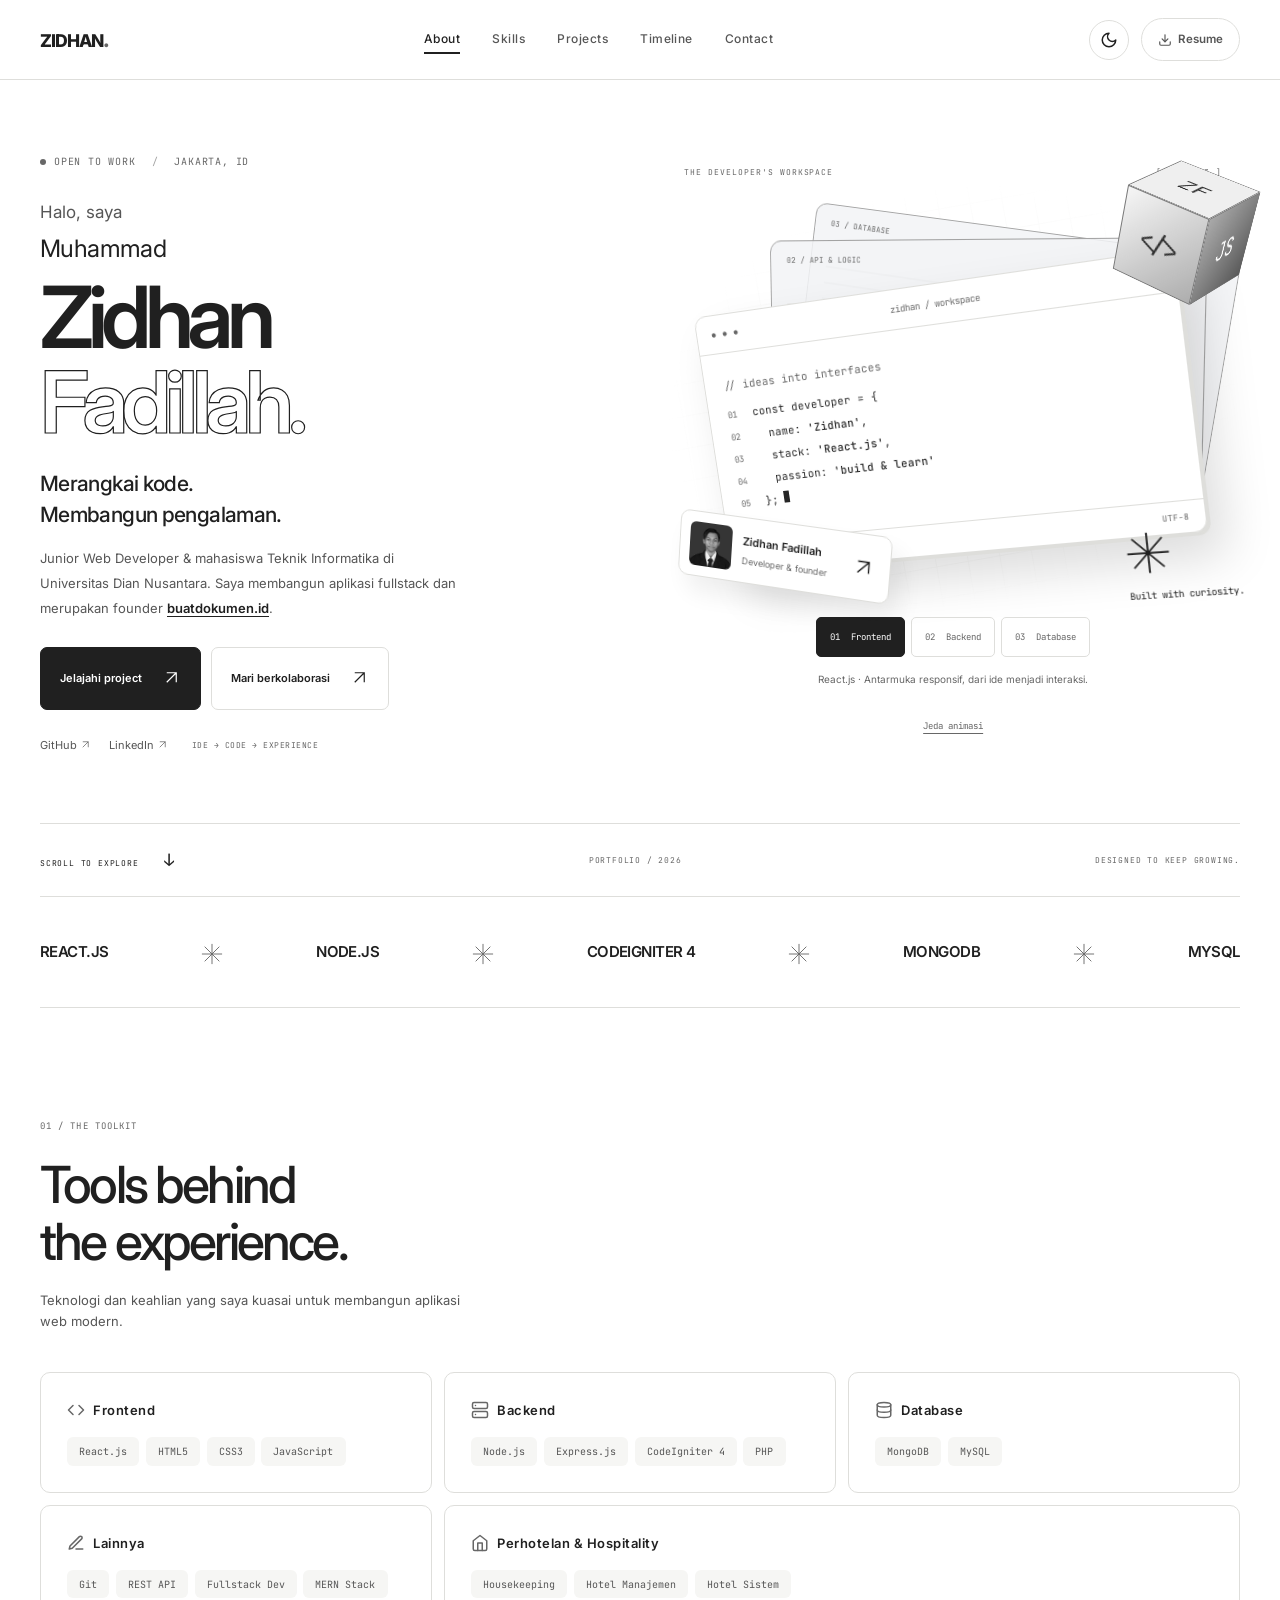
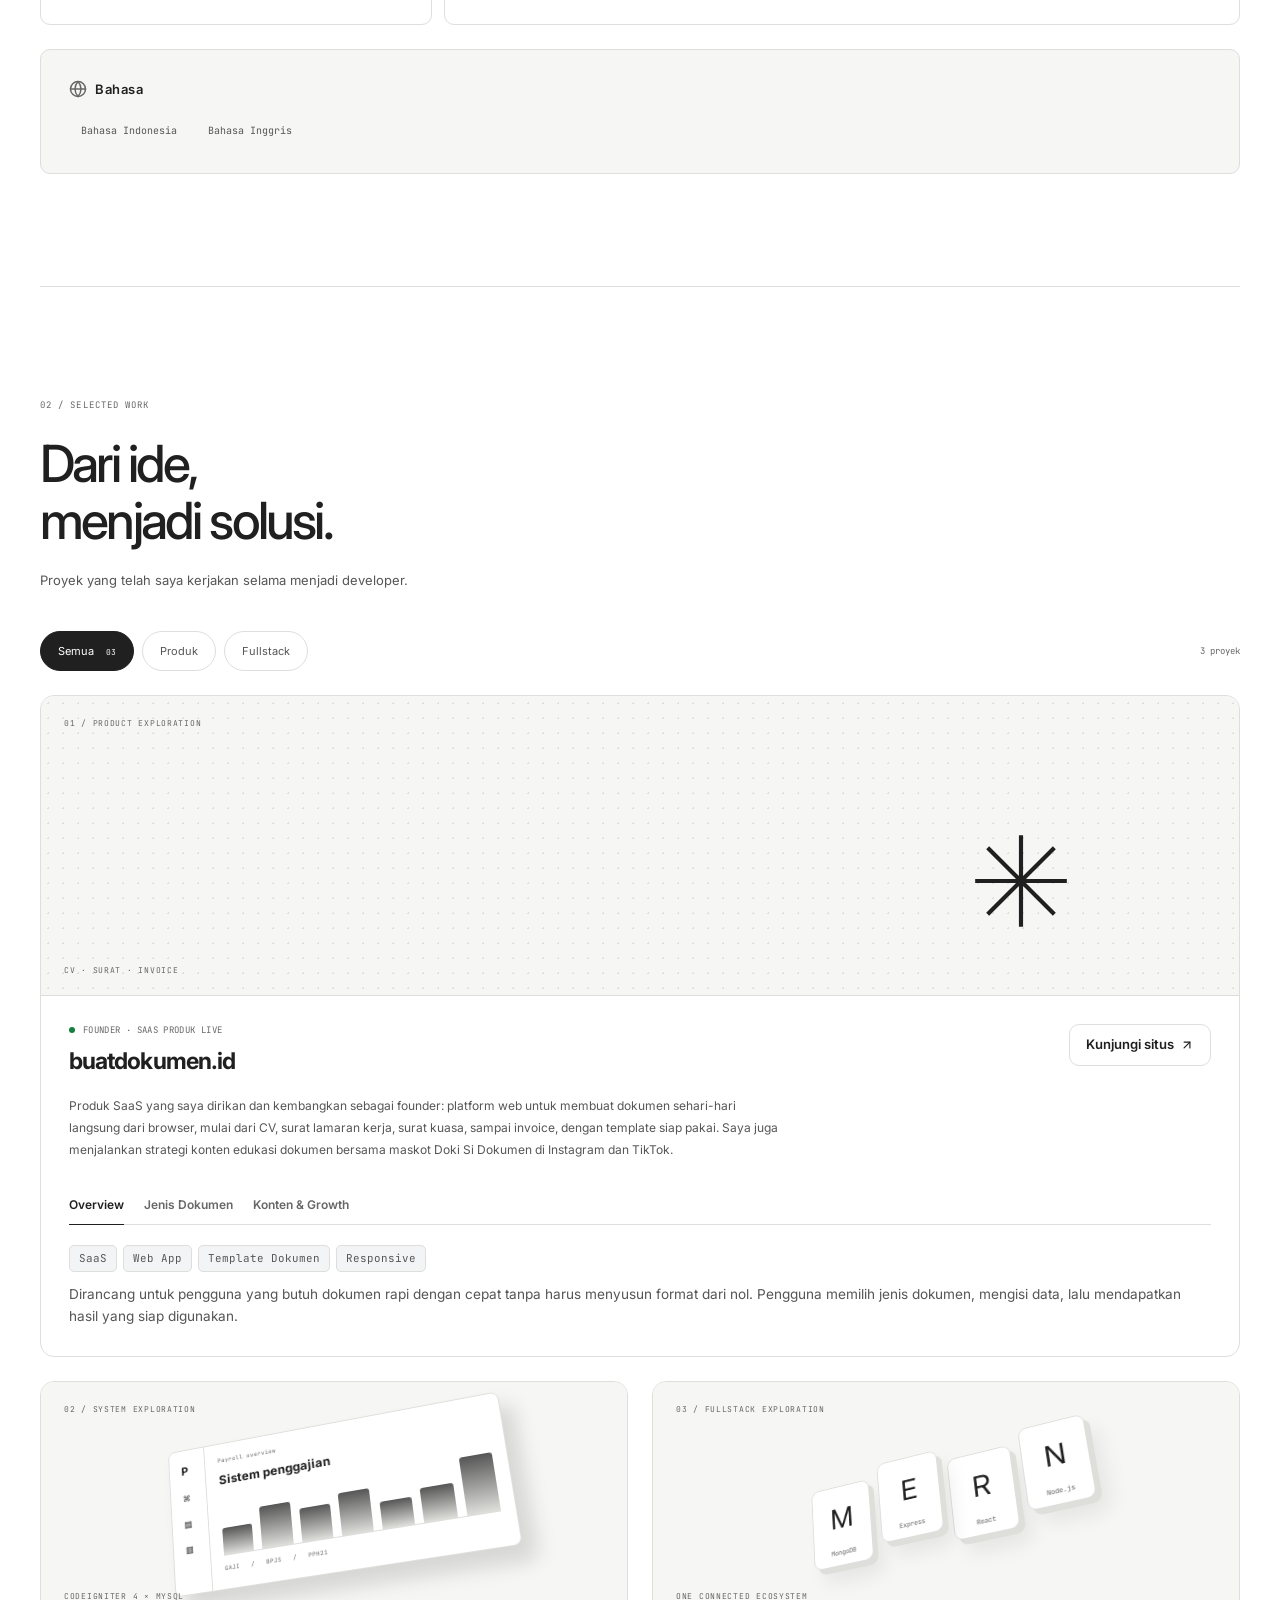
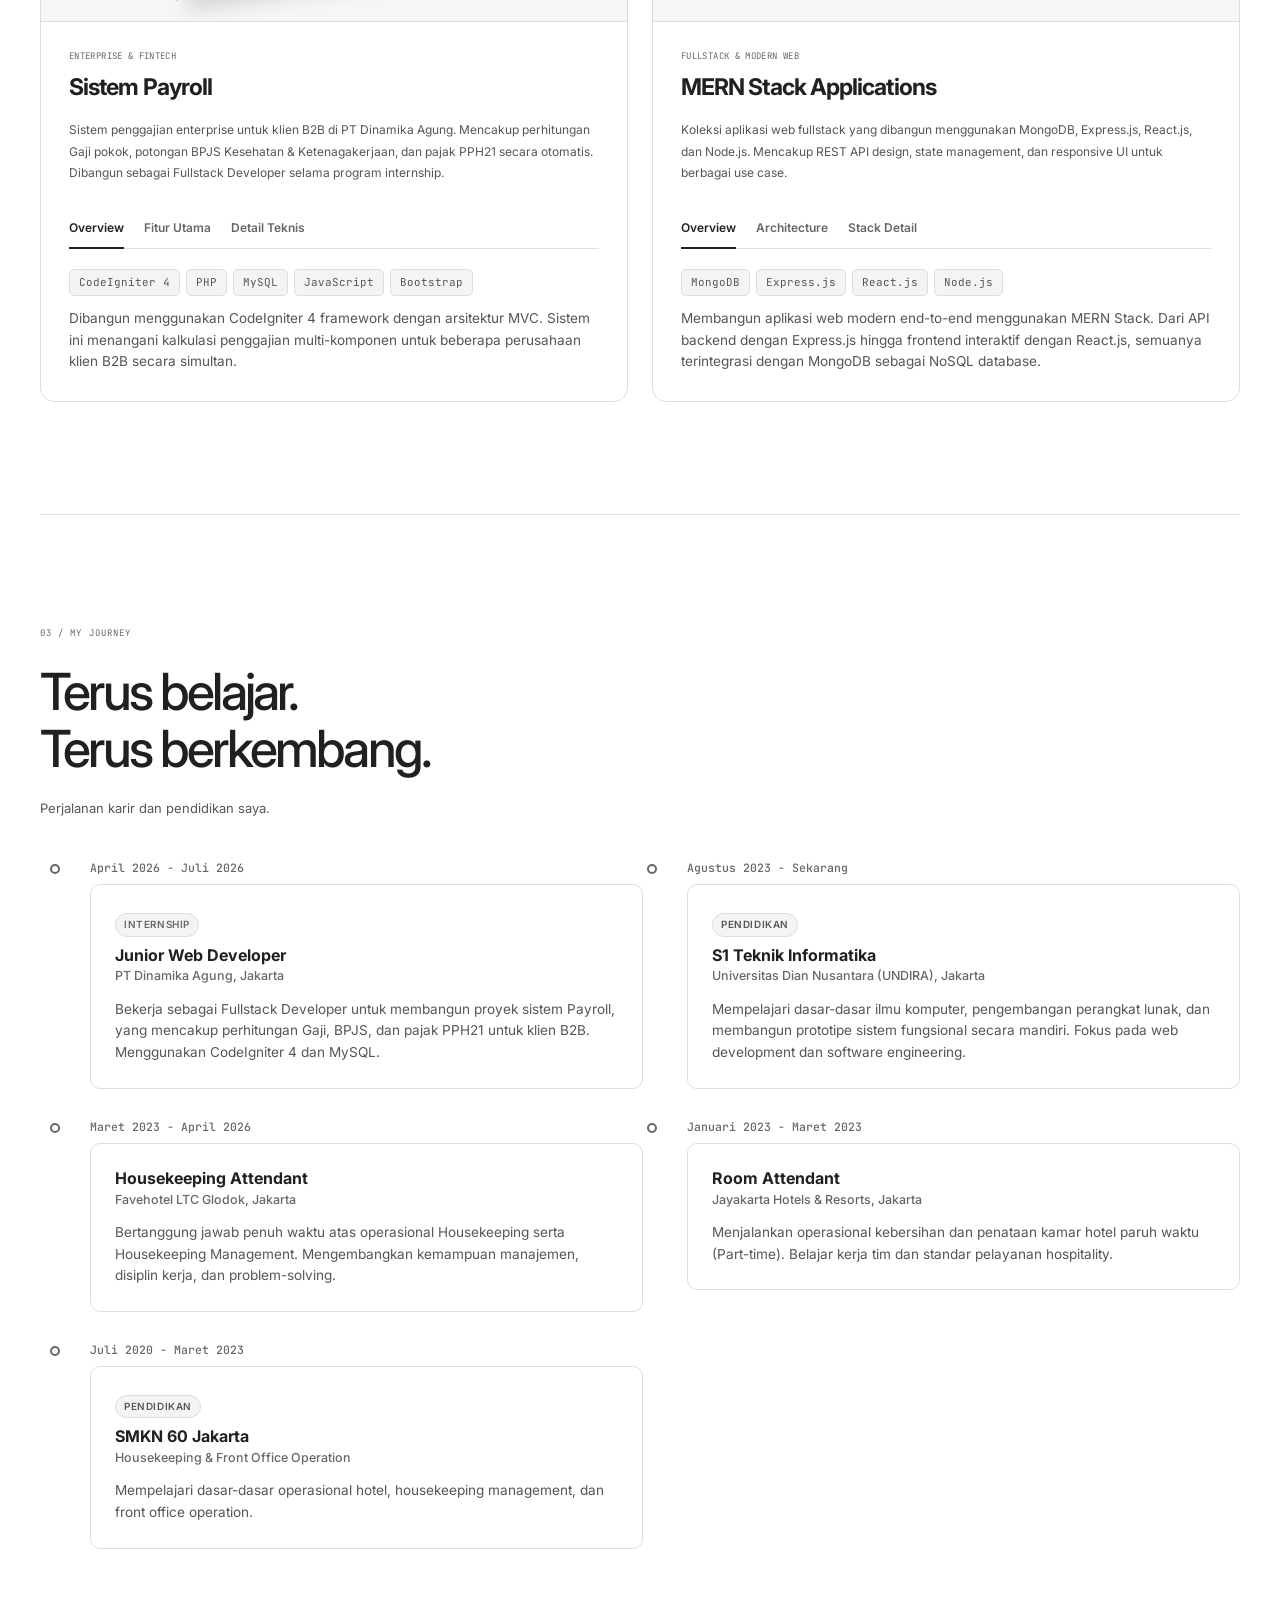
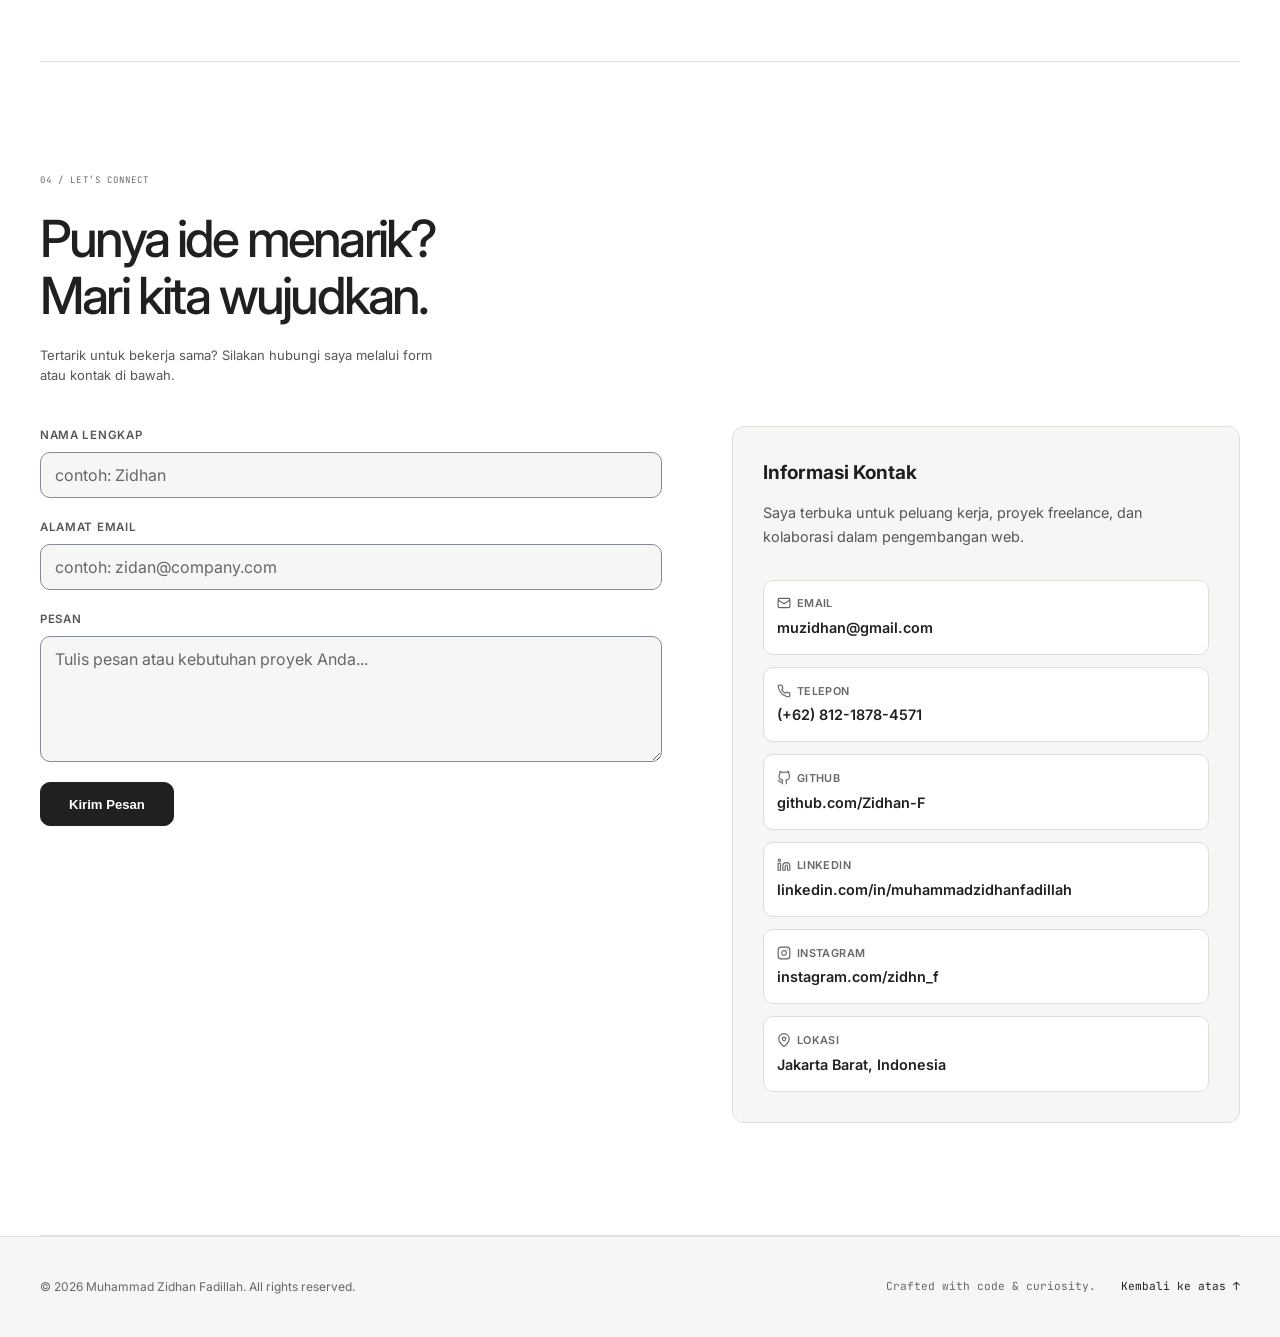
==== index.html @ a7658a92 "Add interactive 3D portfolio and optimize profile thumbnail" ====
<!DOCTYPE html>
<html lang="id">

<head>
    <meta charset="UTF-8">
    <meta name="viewport" content="width=device-width, initial-scale=1.0">
    <title>Muhammad Zidhan Fadillah | Junior Web Developer & Teknik Informatika</title>

    <!-- Meta tags for SEO -->
    <meta name="description"
        content="Portfolio Muhammad Zidhan Fadillah - Junior Web Developer & Mahasiswa Teknik Informatika di Universitas Dian Nusantara. Founder buatdokumen.id. Spesialisasi MERN Stack & Fullstack Web Development.">
    <meta name="keywords"
        content="Muhammad Zidhan Fadillah, Founder buatdokumen.id, Junior Web Developer, Teknik Informatika, MERN Stack, Fullstack Developer, CodeIgniter, Portfolio">
    <meta name="author" content="Muhammad Zidhan Fadillah">

    <!-- Open Graph / Facebook / WhatsApp -->
    <meta property="og:type" content="website">
    <meta property="og:url" content="https://zidhan-f.github.io/Portofolio-Pribadi/">
    <meta property="og:title" content="Muhammad Zidhan Fadillah | Junior Web Developer Portfolio">
    <meta property="og:description"
        content="Junior Web Developer & Mahasiswa Teknik Informatika - Membangun aplikasi web fullstack dengan MERN Stack & CodeIgniter.">
    <meta property="og:image" content="https://zidhan-f.github.io/Portofolio-Pribadi/profile-photo.jpeg">
    <meta property="og:image:secure_url" content="https://zidhan-f.github.io/Portofolio-Pribadi/profile-photo.jpeg">
    <meta property="og:image:type" content="image/jpeg">
    <meta property="og:image:alt" content="Foto Profil Muhammad Zidhan Fadillah - Junior Web Developer">

    <!-- Twitter Card -->
    <meta name="twitter:card" content="summary_large_image">
    <meta name="twitter:title" content="Muhammad Zidhan Fadillah | Junior Web Developer Portfolio">
    <meta name="twitter:description"
        content="Junior Web Developer & Mahasiswa Teknik Informatika - Membangun aplikasi web fullstack dengan MERN Stack & CodeIgniter.">
    <meta name="twitter:image" content="https://zidhan-f.github.io/Portofolio-Pribadi/profile-photo.jpeg">

    <!-- Fonts -->
    <link rel="preconnect" href="https://fonts.googleapis.com">
    <link rel="preconnect" href="https://fonts.gstatic.com" crossorigin>
    <link
        href="https://fonts.googleapis.com/css2?family=Inter:wght@300;400;500;600;700;800&family=JetBrains+Mono:wght@400;500&display=swap"
        rel="stylesheet">

    <!-- Tema diterapkan sebelum CSS dimuat agar tidak ada kedipan tema yang salah -->
    <script>
        (function () {
            var root = document.documentElement;
            root.classList.add('js');
            var saved = null;
            try { saved = localStorage.getItem('theme'); } catch (e) { }
            var prefersDark = window.matchMedia && window.matchMedia('(prefers-color-scheme: dark)').matches;
            if (saved === 'dark' || (!saved && prefersDark)) root.setAttribute('data-theme', 'dark');
        })();
    </script>

    <!-- Stylesheets -->
    <link rel="stylesheet" href="style.css">
    <link rel="stylesheet" href="experience.css">

    <!-- JSON-LD Structured Data for Google SEO & AI Overview -->
    <script type="application/ld+json">
    {
      "@context": "https://schema.org",
      "@graph": [
        {
          "@type": "ProfilePage",
          "@id": "https://zidhan-f.github.io/Portofolio-Pribadi/#profilepage",
          "url": "https://zidhan-f.github.io/Portofolio-Pribadi/",
          "name": "Muhammad Zidhan Fadillah | Portfolio & Profile",
          "mainEntity": {
            "@id": "https://zidhan-f.github.io/Portofolio-Pribadi/#person"
          }
        },
        {
          "@type": "Person",
          "@id": "https://zidhan-f.github.io/Portofolio-Pribadi/#person",
          "name": "Muhammad Zidhan Fadillah",
          "alternateName": ["Zidhan Fadillah", "Muhammad Zidhan"],
          "jobTitle": "Junior Web Developer",
          "description": "Junior Web Developer dan Mahasiswa S1 Teknik Informatika di Universitas Dian Nusantara yang berfokus pada pengembangan web fullstack menggunakan MERN Stack dan CodeIgniter 4.",
          "image": {
            "@type": "ImageObject",
            "@id": "https://zidhan-f.github.io/Portofolio-Pribadi/profile-photo.jpeg",
            "url": "https://zidhan-f.github.io/Portofolio-Pribadi/profile-photo.jpeg",
            "caption": "Muhammad Zidhan Fadillah - Junior Web Developer"
          },
          "url": "https://zidhan-f.github.io/Portofolio-Pribadi/",
          "sameAs": [
            "https://www.linkedin.com/in/muhammadzidhanfadillah/",
            "https://github.com/Zidhan-F",
            "https://www.instagram.com/zidhn_f/"
          ],
          "subjectOf": {
            "@type": "WebPage",
            "url": "https://www.linkedin.com/in/muhammadzidhanfadillah/",
            "name": "Muhammad Zidhan Fadillah LinkedIn Profile"
          },
          "alumniOf": {
            "@type": "CollegeOrUniversity",
            "name": "Universitas Dian Nusantara",
            "sameAs": "https://undira.ac.id"
          },
          "worksFor": {
            "@type": "Organization",
            "name": "PT Dinamika Agung"
          },
          "knowsAbout": [
            "Web Development",
            "MERN Stack",
            "Node.js",
            "React.js",
            "CodeIgniter 4",
            "PHP",
            "MySQL",
            "MongoDB",
            "Fullstack Web Development"
          ],
          "address": {
            "@type": "PostalAddress",
            "addressLocality": "Jakarta Barat",
            "addressRegion": "DKI Jakarta",
            "addressCountry": "Indonesia"
          }
        },
        {
          "@type": "Organization",
          "@id": "https://buatdokumen.id/#organization",
          "name": "buatdokumen.id",
          "url": "https://buatdokumen.id",
          "description": "Platform web untuk membuat dokumen sehari-hari seperti CV, surat lamaran kerja, surat kuasa, dan invoice dengan template siap pakai.",
          "founder": {
            "@id": "https://zidhan-f.github.io/Portofolio-Pribadi/#person"
          }
        }
      ]
    }
    </script>
</head>

<body>
    <a href="#main-content" class="skip-link">Langsung ke konten utama</a>

    <div class="reading-progress" aria-hidden="true"></div>

    <!-- Navigation Bar -->
    <header class="navbar" id="navbar">
        <div class="nav-container">
            <a href="#about" class="logo" id="nav-logo" aria-label="Zidhan, kembali ke atas">ZIDHAN<span class="logo-dot" aria-hidden="true">.</span></a>
            <nav class="nav-links" id="nav-links" aria-label="Navigasi utama">
                <a href="#about" class="nav-link">About</a>
                <a href="#skills" class="nav-link">Skills</a>
                <a href="#projects" class="nav-link">Projects</a>
                <a href="#timeline" class="nav-link">Timeline</a>
                <a href="#contact" class="nav-link">Contact</a>
            </nav>
            <div class="nav-actions">
                <button type="button" class="theme-toggle" id="theme-toggle" aria-label="Mode gelap" aria-pressed="false">
                    <!-- Moon icon (default for light mode) -->
                    <svg aria-hidden="true" focusable="false" class="icon-moon" xmlns="http://www.w3.org/2000/svg" width="18" height="18" viewBox="0 0 24 24"
                        fill="none" stroke="currentColor" stroke-width="2" stroke-linecap="round"
                        stroke-linejoin="round">
                        <path d="M12 3a6 6 0 0 0 9 9 9 9 0 1 1-9-9Z" />
                    </svg>
                    <!-- Sun icon -->
                    <svg aria-hidden="true" focusable="false" class="icon-sun" xmlns="http://www.w3.org/2000/svg" width="18" height="18" viewBox="0 0 24 24"
                        fill="none" stroke="currentColor" stroke-width="2" stroke-linecap="round"
                        stroke-linejoin="round">
                        <circle cx="12" cy="12" r="4" />
                        <path d="M12 2v2" />
                        <path d="M12 20v2" />
                        <path d="m4.93 4.93 1.41 1.41" />
                        <path d="m17.66 17.66 1.41 1.41" />
                        <path d="M2 12h2" />
                        <path d="M20 12h2" />
                        <path d="m6.34 17.66-1.41 1.41" />
                        <path d="m19.07 4.93-1.41 1.41" />
                    </svg>
                </button>
                <a href="Resume Zidhan.pdf" download class="btn btn-outline cv-btn" id="cv-download-btn">
                    <svg aria-hidden="true" focusable="false" xmlns="http://www.w3.org/2000/svg" width="14" height="14" viewBox="0 0 24 24" fill="none"
                        stroke="currentColor" stroke-width="2" stroke-linecap="round" stroke-linejoin="round">
                        <path d="M21 15v4a2 2 0 0 1-2 2H5a2 2 0 0 1-2-2v-4" />
                        <polyline points="7 10 12 15 17 10" />
                        <line x1="12" y1="15" x2="12" y2="3" />
                    </svg>
                    Resume
                </a>
                <!-- Mobile Hamburger -->
                <button type="button" class="hamburger" id="hamburger" aria-label="Buka menu"
                    aria-expanded="false" aria-controls="nav-links">
                    <span class="hamburger-line"></span>
                    <span class="hamburger-line"></span>
                    <span class="hamburger-line"></span>
                </button>
            </div>
        </div>
    </header>

    <!-- Main Content Container -->
    <main class="content-wrapper" id="main-content" tabindex="-1">

        <!-- A lightweight CSS 3D scene: no WebGL or framework required. -->
        <section id="about" class="section hero-section">
            <div class="hero-content">
                <span class="hero-tagline"><span class="availability-dot" aria-hidden="true"></span> OPEN TO WORK <span class="tagline-divider">/</span> JAKARTA, ID</span>
                <p class="hero-intro">Halo, saya</p>
                <h1 class="hero-title"><span class="given-name">Muhammad</span>Zidhan<br><span class="outline-name">Fadillah.</span></h1>
                <p class="hero-subtitle">Merangkai kode.<br>Membangun pengalaman.</p>
                <p class="hero-description">Junior Web Developer &amp; mahasiswa Teknik Informatika di Universitas Dian Nusantara. Saya membangun aplikasi fullstack dan merupakan founder <a href="#project-buatdokumen" class="inline-link">buatdokumen.id</a>.</p>
                <div class="hero-cta">
                    <a href="#projects" class="btn btn-primary">Jelajahi project <span aria-hidden="true"><svg class="arrow-icon" aria-hidden="true" viewBox="0 0 24 24" fill="none" stroke="currentColor" stroke-width="1.5"><path d="M6 18 18 6M6 6h12v12"/></svg></span></a>
                    <a href="#contact" class="btn btn-secondary">Mari berkolaborasi <span aria-hidden="true"><svg class="arrow-icon" aria-hidden="true" viewBox="0 0 24 24" fill="none" stroke="currentColor" stroke-width="1.5"><path d="M6 18 18 6M6 6h12v12"/></svg></span></a>
                </div>
                <div class="hero-socials"><a href="https://github.com/Zidhan-F" target="_blank" rel="noopener noreferrer">GitHub <svg class="arrow-icon" aria-hidden="true" viewBox="0 0 24 24" fill="none" stroke="currentColor" stroke-width="1.5"><path d="M6 18 18 6M6 6h12v12"/></svg><span class="sr-only"> (tab baru)</span></a><a href="https://www.linkedin.com/in/muhammadzidhanfadillah/" target="_blank" rel="noopener noreferrer">LinkedIn <svg class="arrow-icon" aria-hidden="true" viewBox="0 0 24 24" fill="none" stroke="currentColor" stroke-width="1.5"><path d="M6 18 18 6M6 6h12v12"/></svg><span class="sr-only"> (tab baru)</span></a><span>IDE → CODE → EXPERIENCE</span></div>
            </div>
            <div class="hero-visual">
                <div class="scene-heading"><span>THE DEVELOPER'S WORKSPACE</span><span aria-hidden="true">[ 01 — 03 ]</span></div>
                <div class="dev-scene" id="dev-scene" data-layer="frontend">
                    <div class="scene-grid" aria-hidden="true"></div>
                    <div class="scene-orbit" aria-hidden="true"></div>
                    <div class="scene-world" id="scene-world">
                        <div class="glass-plate plate-back" aria-hidden="true"><span>03 / DATABASE</span><div class="plate-lines"></div></div>
                        <div class="glass-plate plate-middle" aria-hidden="true"><span>02 / API &amp; LOGIC</span><div class="plate-lines"></div></div>
                        <div class="workspace-card">
                            <div class="workspace-bar"><span class="window-dots" aria-hidden="true">● ● ●</span><span>zidhan / workspace</span><span aria-hidden="true"><svg class="arrow-icon" aria-hidden="true" viewBox="0 0 24 24" fill="none" stroke="currentColor" stroke-width="1.5"><path d="M6 18 18 6M6 6h12v12"/></svg></span></div>
                            <div class="workspace-content">
                                <p class="code-comment">// ideas into interfaces</p>
                                <div class="code-line"><span>01</span>const developer = {</div>
                                <div class="code-line"><span>02</span>&nbsp; name: <b>'Zidhan'</b>,</div>
                                <div class="code-line"><span>03</span>&nbsp; stack: <b id="scene-stack">'React.js'</b>,</div>
                                <div class="code-line"><span>04</span>&nbsp; passion: <b>'build &amp; learn'</b></div>
                                <div class="code-line"><span>05</span>};<i class="code-caret" aria-hidden="true"></i></div>
                            </div>
                            <div class="workspace-footer"><span><span class="tiny-dot" aria-hidden="true"></span> Fullstack development</span><span>UTF-8</span></div>
                        </div>
                        <div class="code-cube" aria-hidden="true"><div class="cube-face cube-front">&lt;/&gt;</div><div class="cube-face cube-back">{ }</div><div class="cube-face cube-right">JS</div><div class="cube-face cube-left">API</div><div class="cube-face cube-top">ZF</div><div class="cube-face cube-bottom">01</div></div>
                        <div class="portrait-chip"><img src="profile-thumb.webp" alt="Muhammad Zidhan Fadillah" width="48" height="48" decoding="async"><div><strong>Zidhan Fadillah</strong><span>Developer &amp; founder</span></div><span class="portrait-plus" aria-hidden="true"><svg class="arrow-icon" aria-hidden="true" viewBox="0 0 24 24" fill="none" stroke="currentColor" stroke-width="1.5"><path d="M6 18 18 6M6 6h12v12"/></svg></span></div>
                        <div class="floating-label" aria-hidden="true"><span><svg class="asterisk-icon" aria-hidden="true" viewBox="0 0 48 48" fill="none" stroke="currentColor" stroke-width="2"><path d="M24 2v44M2 24h44M8 8l32 32M8 40 40 8"/></svg></span> Built with curiosity.</div>
                    </div>
                </div>
                <div class="scene-controls" role="group" aria-label="Jelajahi lapisan tech stack">
                    <button type="button" data-layer="frontend" aria-pressed="true">01 <span>Frontend</span></button>
                    <button type="button" data-layer="backend" aria-pressed="false">02 <span>Backend</span></button>
                    <button type="button" data-layer="database" aria-pressed="false">03 <span>Database</span></button>
                </div>
                <p class="scene-caption" id="scene-caption" aria-live="polite">React.js · Antarmuka responsif, dari ide menjadi interaksi.</p>
                <button type="button" class="motion-toggle" id="motion-toggle" aria-pressed="false">Jeda animasi</button>
            </div>
            <div class="hero-bottom"><a href="#projects">SCROLL TO EXPLORE <span aria-hidden="true">↓</span></a><span>PORTFOLIO / 2026</span><span>DESIGNED TO KEEP GROWING.</span></div>
        </section>
        <div class="stack-ribbon" aria-label="Teknologi utama"><span>REACT.JS</span><i aria-hidden="true"><svg class="asterisk-icon" aria-hidden="true" viewBox="0 0 48 48" fill="none" stroke="currentColor" stroke-width="2"><path d="M24 2v44M2 24h44M8 8l32 32M8 40 40 8"/></svg></i><span>NODE.JS</span><i aria-hidden="true"><svg class="asterisk-icon" aria-hidden="true" viewBox="0 0 48 48" fill="none" stroke="currentColor" stroke-width="2"><path d="M24 2v44M2 24h44M8 8l32 32M8 40 40 8"/></svg></i><span>CODEIGNITER 4</span><i aria-hidden="true"><svg class="asterisk-icon" aria-hidden="true" viewBox="0 0 48 48" fill="none" stroke="currentColor" stroke-width="2"><path d="M24 2v44M2 24h44M8 8l32 32M8 40 40 8"/></svg></i><span>MONGODB</span><i aria-hidden="true"><svg class="asterisk-icon" aria-hidden="true" viewBox="0 0 48 48" fill="none" stroke="currentColor" stroke-width="2"><path d="M24 2v44M2 24h44M8 8l32 32M8 40 40 8"/></svg></i><span>MYSQL</span></div>

        <!-- Skills Section -->
        <section id="skills" class="section skills-section">
            <div class="section-header reveal">
                <span class="section-eyebrow">01 / THE TOOLKIT</span><h2 class="section-title">Tools behind<br>the experience.</h2>
                <p class="section-desc">Teknologi dan keahlian yang saya kuasai untuk membangun aplikasi web modern.</p>
            </div>

            <div class="skills-grid reveal reveal-delay-1">
                <div class="skill-category">
                    <h3 class="skill-category-title">
                        <svg aria-hidden="true" focusable="false" xmlns="http://www.w3.org/2000/svg" width="18" height="18" viewBox="0 0 24 24" fill="none"
                            stroke="currentColor" stroke-width="2" stroke-linecap="round" stroke-linejoin="round">
                            <polyline points="16 18 22 12 16 6" />
                            <polyline points="8 6 2 12 8 18" />
                        </svg>
                        Frontend
                    </h3>
                    <div class="skill-tags">
                        <span class="skill-tag">React.js</span>
                        <span class="skill-tag">HTML5</span>
                        <span class="skill-tag">CSS3</span>
                        <span class="skill-tag">JavaScript</span>
                    </div>
                </div>
                <div class="skill-category">
                    <h3 class="skill-category-title">
                        <svg aria-hidden="true" focusable="false" xmlns="http://www.w3.org/2000/svg" width="18" height="18" viewBox="0 0 24 24" fill="none"
                            stroke="currentColor" stroke-width="2" stroke-linecap="round" stroke-linejoin="round">
                            <rect x="2" y="2" width="20" height="8" rx="2" ry="2" />
                            <rect x="2" y="14" width="20" height="8" rx="2" ry="2" />
                            <line x1="6" y1="6" x2="6.01" y2="6" />
                            <line x1="6" y1="18" x2="6.01" y2="18" />
                        </svg>
                        Backend
                    </h3>
                    <div class="skill-tags">
                        <span class="skill-tag">Node.js</span>
                        <span class="skill-tag">Express.js</span>
                        <span class="skill-tag">CodeIgniter 4</span>
                        <span class="skill-tag">PHP</span>
                    </div>
                </div>
                <div class="skill-category">
                    <h3 class="skill-category-title">
                        <svg aria-hidden="true" focusable="false" xmlns="http://www.w3.org/2000/svg" width="18" height="18" viewBox="0 0 24 24" fill="none"
                            stroke="currentColor" stroke-width="2" stroke-linecap="round" stroke-linejoin="round">
                            <ellipse cx="12" cy="5" rx="9" ry="3" />
                            <path d="M21 12c0 1.66-4 3-9 3s-9-1.34-9-3" />
                            <path d="M3 5v14c0 1.66 4 3 9 3s9-1.34 9-3V5" />
                        </svg>
                        Database
                    </h3>
                    <div class="skill-tags">
                        <span class="skill-tag">MongoDB</span>
                        <span class="skill-tag">MySQL</span>
                    </div>
                </div>
                <div class="skill-category">
                    <h3 class="skill-category-title">
                        <svg aria-hidden="true" focusable="false" xmlns="http://www.w3.org/2000/svg" width="18" height="18" viewBox="0 0 24 24" fill="none"
                            stroke="currentColor" stroke-width="2" stroke-linecap="round" stroke-linejoin="round">
                            <path d="M12 20h9" />
                            <path d="M16.5 3.5a2.121 2.121 0 0 1 3 3L7 19l-4 1 1-4L16.5 3.5z" />
                        </svg>
                        Lainnya
                    </h3>
                    <div class="skill-tags">
                        <span class="skill-tag">Git</span>
                        <span class="skill-tag">REST API</span>
                        <span class="skill-tag">Fullstack Dev</span>
                        <span class="skill-tag">MERN Stack</span>
                    </div>
                </div>
                <div class="skill-category">
                    <h3 class="skill-category-title">
                        <svg aria-hidden="true" focusable="false" xmlns="http://www.w3.org/2000/svg" width="18" height="18" viewBox="0 0 24 24" fill="none"
                            stroke="currentColor" stroke-width="2" stroke-linecap="round" stroke-linejoin="round">
                            <path d="M3 9l9-7 9 7v11a2 2 0 0 1-2 2H5a2 2 0 0 1-2-2z" />
                            <polyline points="9 22 9 12 15 12 15 22" />
                        </svg>
                        Perhotelan &amp; Hospitality
                    </h3>
                    <div class="skill-tags">
                        <span class="skill-tag">Housekeeping</span>
                        <span class="skill-tag">Hotel Manajemen</span>
                        <span class="skill-tag">Hotel Sistem</span>
                    </div>
                </div>
            </div>

            <!-- Language Skills -->
            <div class="lang-skills reveal reveal-delay-2">
                <h3 class="skill-category-title">
                    <svg aria-hidden="true" focusable="false" xmlns="http://www.w3.org/2000/svg" width="18" height="18" viewBox="0 0 24 24" fill="none"
                        stroke="currentColor" stroke-width="2" stroke-linecap="round" stroke-linejoin="round">
                        <circle cx="12" cy="12" r="10" />
                        <line x1="2" y1="12" x2="22" y2="12" />
                        <path
                            d="M12 2a15.3 15.3 0 0 1 4 10 15.3 15.3 0 0 1-4 10 15.3 15.3 0 0 1-4-10 15.3 15.3 0 0 1 4-10z" />
                    </svg>
                    Bahasa
                </h3>
                <div class="skill-tags">
                    <span class="skill-tag">Bahasa Indonesia</span>
                    <span class="skill-tag">Bahasa Inggris</span>
                </div>
            </div>
        </section>

        <!-- Projects Section -->
        <section id="projects" class="section projects-section">
            <div class="section-header reveal">
                <span class="section-eyebrow">02 / SELECTED WORK</span><h2 class="section-title">Dari ide,<br>menjadi solusi.</h2>
                <p class="section-desc">Proyek yang telah saya kerjakan selama menjadi developer.</p>
            </div>

            <div class="project-toolbar"><div class="project-filters" role="group" aria-label="Filter proyek"><button type="button" data-filter="all" aria-pressed="true">Semua <span>03</span></button><button type="button" data-filter="product" aria-pressed="false">Produk</button><button type="button" data-filter="fullstack" aria-pressed="false">Fullstack</button></div><span id="project-count" role="status">3 proyek</span></div>
            <div class="projects-grid" id="projects-grid">

                <!-- Featured Project: buatdokumen.id -->
                <article class="project-card project-featured reveal" id="project-buatdokumen" data-category="product">
                    <div class="project-art document-art" aria-hidden="true"><span class="art-label">01 / PRODUCT EXPLORATION</span><div class="document-stack"><div class="paper paper-back"></div><div class="paper paper-front"><span class="paper-logo">b.</span><strong>Ide besar.<br>Dokumen beres.</strong><div class="paper-rule"></div><div class="paper-rule short"></div><span class="paper-bottom">buatdokumen.id <svg class="arrow-icon" aria-hidden="true" viewBox="0 0 24 24" fill="none" stroke="currentColor" stroke-width="1.5"><path d="M6 18 18 6M6 6h12v12"/></svg></span></div></div><span class="art-caption">CV · SURAT · INVOICE</span><span class="art-symbol"><svg class="asterisk-icon" aria-hidden="true" viewBox="0 0 48 48" fill="none" stroke="currentColor" stroke-width="2"><path d="M24 2v44M2 24h44M8 8l32 32M8 40 40 8"/></svg></span></div>
                    <div class="project-featured-head">
                        <div class="project-meta">
                            <span class="project-category">Founder &middot; SaaS Produk Live</span>
                            <h3 class="project-name">buatdokumen.id</h3>
                        </div>
                        <a href="https://buatdokumen.id" target="_blank" rel="noopener noreferrer"
                            class="btn btn-secondary project-link">
                            Kunjungi situs
                            <svg aria-hidden="true" focusable="false" xmlns="http://www.w3.org/2000/svg" width="14" height="14" viewBox="0 0 24 24"
                                fill="none" stroke="currentColor" stroke-width="2" stroke-linecap="round"
                                stroke-linejoin="round">
                                <path d="M7 17 17 7" />
                                <path d="M7 7h10v10" />
                            </svg>
                            <span class="sr-only">(membuka tab baru)</span>
                        </a>
                    </div>
                    <p class="project-desc">
                        Produk SaaS yang saya dirikan dan kembangkan sebagai founder: platform web untuk membuat
                        dokumen sehari-hari langsung dari browser, mulai dari CV, surat lamaran kerja, surat kuasa,
                        sampai invoice, dengan template siap pakai. Saya juga menjalankan strategi konten edukasi
                        dokumen bersama maskot Doki Si Dokumen di Instagram dan TikTok.
                    </p>

                    <div class="tab-container">
                        <div class="tab-nav" role="tablist" aria-label="Detail buatdokumen.id">
                            <button type="button" class="tab-btn active" data-tab="bd-overview" role="tab"
                                aria-selected="true">Overview</button>
                            <button type="button" class="tab-btn" data-tab="bd-features" role="tab"
                                aria-selected="false">Jenis Dokumen</button>
                            <button type="button" class="tab-btn" data-tab="bd-growth" role="tab"
                                aria-selected="false">Konten &amp; Growth</button>
                        </div>

                        <div class="tab-panel active" id="bd-overview" role="tabpanel">
                            <ul class="tech-tags">
                                <li>SaaS</li>
                                <li>Web App</li>
                                <li>Template Dokumen</li>
                                <li>Responsive</li>
                            </ul>
                            <p class="tab-text">
                                Dirancang untuk pengguna yang butuh dokumen rapi dengan cepat tanpa harus menyusun
                                format dari nol. Pengguna memilih jenis dokumen, mengisi data, lalu mendapatkan hasil
                                yang siap digunakan.
                            </p>
                        </div>

                        <div class="tab-panel" id="bd-features" role="tabpanel">
                            <div class="metrics-widget">
                                <div class="widget-row">
                                    <span class="widget-key">Karier</span>
                                    <span class="widget-val">CV &amp; Surat Lamaran</span>
                                </div>
                                <div class="widget-row">
                                    <span class="widget-key">Legal Umum</span>
                                    <span class="widget-val">Surat Kuasa</span>
                                </div>
                                <div class="widget-row">
                                    <span class="widget-key">Bisnis</span>
                                    <span class="widget-val">Invoice</span>
                                </div>
                            </div>
                            <p class="tab-text text-sm">
                                Setiap jenis dokumen memakai template terstruktur sehingga format dan urutan isinya
                                konsisten.
                            </p>
                        </div>

                        <div class="tab-panel" id="bd-growth" role="tabpanel">
                            <div class="metrics-widget">
                                <div class="widget-row">
                                    <span class="widget-key">Peran</span>
                                    <span class="widget-val">Founder</span>
                                </div>
                                <div class="widget-row">
                                    <span class="widget-key">Maskot</span>
                                    <span class="widget-val">Doki Si Dokumen</span>
                                </div>
                                <div class="widget-row">
                                    <span class="widget-key">Kanal</span>
                                    <span class="widget-val font-mono text-sm">Instagram &amp; TikTok</span>
                                </div>
                                <div class="widget-row">
                                    <span class="widget-key">Format</span>
                                    <span class="widget-val font-mono text-sm">Reels edukasi 3D</span>
                                </div>
                            </div>
                            <p class="tab-text text-sm">
                                Pertumbuhan organik lewat video edukasi singkat seputar dokumen yang diproduksi
                                dengan pipeline otomatis (naskah, suara, dan render video).
                            </p>
                        </div>
                    </div>
                </article>

                <!-- Project 1: Payroll System -->
                <article class="project-card reveal" id="project-payroll" data-category="fullstack">
                    <div class="project-art payroll-art" aria-hidden="true"><span class="art-label">02 / SYSTEM EXPLORATION</span><div class="mini-dashboard"><div class="mini-sidebar">P<span>⌘</span><span>▤</span><span>▥</span></div><div class="mini-main"><span>Payroll overview</span><strong>Sistem penggajian</strong><div class="mini-chart"><i></i><i></i><i></i><i></i><i></i><i></i><i></i></div><span>GAJI &nbsp; / &nbsp; BPJS &nbsp; / &nbsp; PPH21</span></div></div><span class="art-caption">CODEIGNITER 4 × MYSQL</span></div>
                    <div class="project-meta">
                        <span class="project-category">Enterprise &amp; FinTech</span>
                        <h3 class="project-name">Sistem Payroll</h3>
                    </div>
                    <p class="project-desc">
                        Sistem penggajian enterprise untuk klien B2B di PT Dinamika Agung. Mencakup perhitungan Gaji
                        pokok, potongan BPJS Kesehatan &amp; Ketenagakerjaan, dan pajak PPH21 secara otomatis. Dibangun
                        sebagai Fullstack Developer selama program internship.
                    </p>

                    <!-- Tabs Navigation -->
                    <div class="tab-container">
                        <div class="tab-nav" role="tablist">
                            <button type="button" class="tab-btn active" data-tab="payroll-overview" role="tab"
                                aria-selected="true">Overview</button>
                            <button type="button" class="tab-btn" data-tab="payroll-features" role="tab" aria-selected="false">Fitur
                                Utama</button>
                            <button type="button" class="tab-btn" data-tab="payroll-metrics" role="tab" aria-selected="false">Detail
                                Teknis</button>
                        </div>

                        <!-- Tab Content 1: Overview -->
                        <div class="tab-panel active" id="payroll-overview" role="tabpanel">
                            <ul class="tech-tags">
                                <li>CodeIgniter 4</li>
                                <li>PHP</li>
                                <li>MySQL</li>
                                <li>JavaScript</li>
                                <li>Bootstrap</li>
                            </ul>
                            <p class="tab-text">
                                Dibangun menggunakan CodeIgniter 4 framework dengan arsitektur MVC. Sistem ini menangani
                                kalkulasi penggajian multi-komponen untuk beberapa perusahaan klien B2B secara simultan.
                            </p>
                        </div>

                        <!-- Tab Content 2: Features -->
                        <div class="tab-panel" id="payroll-features" role="tabpanel">
                            <div class="metrics-widget">
                                <div class="widget-row">
                                    <span class="widget-key">Perhitungan Gaji</span>
                                    <span class="widget-val">Otomatis</span>
                                </div>
                                <div class="widget-row">
                                    <span class="widget-key">BPJS Kesehatan</span>
                                    <span class="widget-val">Auto-deduct</span>
                                </div>
                                <div class="widget-row">
                                    <span class="widget-key">BPJS Ketenagakerjaan</span>
                                    <span class="widget-val">Auto-deduct</span>
                                </div>
                                <div class="widget-row">
                                    <span class="widget-key">Pajak PPH21</span>
                                    <span class="widget-val">Kalkulasi TER</span>
                                </div>
                            </div>
                            <p class="tab-text text-sm">
                                Menghitung gaji bersih karyawan dengan memperhitungkan seluruh komponen potongan sesuai
                                regulasi Indonesia (BPJS dan PPH21).
                            </p>
                        </div>

                        <!-- Tab Content 3: Technical Details -->
                        <div class="tab-panel" id="payroll-metrics" role="tabpanel">
                            <div class="metrics-widget">
                                <div class="widget-row">
                                    <span class="widget-key">Framework</span>
                                    <span class="widget-val font-mono text-sm">CodeIgniter 4</span>
                                </div>
                                <div class="widget-row">
                                    <span class="widget-key">Architecture</span>
                                    <span class="widget-val font-mono text-sm">MVC Pattern</span>
                                </div>
                                <div class="widget-row">
                                    <span class="widget-key">Database</span>
                                    <span class="widget-val font-mono text-sm">MySQL (Relational)</span>
                                </div>
                            </div>
                            <p class="tab-text text-sm">
                                Menggunakan database relasional MySQL dengan normalisasi tabel untuk data karyawan,
                                komponen gaji, dan riwayat penggajian. Query dioptimalkan untuk batch processing.
                            </p>
                        </div>
                    </div>
                </article>

                <!-- Project 2: MERN Stack Project -->
                <article class="project-card reveal reveal-delay-1" id="project-mern" data-category="fullstack">
                    <div class="project-art mern-art" aria-hidden="true"><span class="art-label">03 / FULLSTACK EXPLORATION</span><div class="mern-nodes"><span class="mern-node">M<small>MongoDB</small></span><span class="mern-node">E<small>Express</small></span><span class="mern-node">R<small>React</small></span><span class="mern-node">N<small>Node.js</small></span></div><span class="art-caption">ONE CONNECTED ECOSYSTEM</span></div>
                    <div class="project-meta">
                        <span class="project-category">Fullstack &amp; Modern Web</span>
                        <h3 class="project-name">MERN Stack Applications</h3>
                    </div>
                    <p class="project-desc">
                        Koleksi aplikasi web fullstack yang dibangun menggunakan MongoDB, Express.js, React.js, dan
                        Node.js. Mencakup REST API design, state management, dan responsive UI untuk berbagai use case.
                    </p>

                    <!-- Tabs Navigation -->
                    <div class="tab-container">
                        <div class="tab-nav" role="tablist">
                            <button type="button" class="tab-btn active" data-tab="mern-overview" role="tab"
                                aria-selected="true">Overview</button>
                            <button type="button" class="tab-btn" data-tab="mern-arch" role="tab"
                                aria-selected="false">Architecture</button>
                            <button type="button" class="tab-btn" data-tab="mern-stack" role="tab" aria-selected="false">Stack
                                Detail</button>
                        </div>

                        <!-- Tab Content 1: Overview -->
                        <div class="tab-panel active" id="mern-overview" role="tabpanel">
                            <ul class="tech-tags">
                                <li>MongoDB</li>
                                <li>Express.js</li>
                                <li>React.js</li>
                                <li>Node.js</li>
                            </ul>
                            <p class="tab-text">
                                Membangun aplikasi web modern end-to-end menggunakan MERN Stack. Dari API backend dengan
                                Express.js hingga frontend interaktif dengan React.js, semuanya terintegrasi dengan
                                MongoDB sebagai NoSQL database.
                            </p>
                        </div>

                        <!-- Tab Content 2: Architecture -->
                        <div class="tab-panel" id="mern-arch" role="tabpanel">
                            <div class="db-schema-visual">
                                <div class="schema-table">
                                    <span class="table-name">React Client</span>
                                    <span class="table-col">Components</span>
                                    <span class="table-col">State Mgmt</span>
                                    <span class="table-col">API Calls</span>
                                </div>
                                <div class="schema-arrow">&rarr;</div>
                                <div class="schema-table">
                                    <span class="table-name">Express API</span>
                                    <span class="table-col">Routes</span>
                                    <span class="table-col">Controllers</span>
                                    <span class="table-col">Middleware</span>
                                </div>
                                <div class="schema-arrow">&rarr;</div>
                                <div class="schema-table">
                                    <span class="table-name">MongoDB</span>
                                    <span class="table-col">Collections</span>
                                    <span class="table-col">Mongoose ODM</span>
                                    <span class="table-col">Indexes</span>
                                </div>
                            </div>
                            <p class="tab-text text-sm">
                                Arsitektur 3-tier: React frontend → Express REST API → MongoDB database. Setiap layer
                                dipisahkan dengan jelas untuk maintainability.
                            </p>
                        </div>

                        <!-- Tab Content 3: Stack Detail -->
                        <div class="tab-panel" id="mern-stack" role="tabpanel">
                            <div class="metrics-widget">
                                <div class="widget-row">
                                    <span class="widget-key">Frontend</span>
                                    <span class="widget-val font-mono text-sm">React.js + Hooks</span>
                                </div>
                                <div class="widget-row">
                                    <span class="widget-key">Backend</span>
                                    <span class="widget-val font-mono text-sm">Node.js + Express</span>
                                </div>
                                <div class="widget-row">
                                    <span class="widget-key">Database</span>
                                    <span class="widget-val font-mono text-sm">MongoDB + Mongoose</span>
                                </div>
                            </div>
                            <p class="tab-text text-sm">
                                Menggunakan React Hooks untuk state management, Express middleware untuk authentication
                                &amp; validation, dan Mongoose ODM untuk schema modeling di MongoDB.
                            </p>
                        </div>
                    </div>
                </article>

            </div>
        </section>

        <!-- Professional Timeline Section -->
        <section id="timeline" class="section timeline-section">
            <div class="section-header reveal">
                <span class="section-eyebrow">03 / MY JOURNEY</span><h2 class="section-title">Terus belajar.<br>Terus berkembang.</h2>
                <p class="section-desc">Perjalanan karir dan pendidikan saya.</p>
            </div>

            <div class="timeline-container">

                <div class="timeline-item reveal">
                    <div class="timeline-dot"></div>
                    <div class="timeline-time">April 2026 - Juli 2026</div>
                    <div class="timeline-content">
                        <div class="timeline-badge">Internship</div>
                        <h4>Junior Web Developer</h4>
                        <span class="timeline-org">PT Dinamika Agung, Jakarta</span>
                        <p>Bekerja sebagai Fullstack Developer untuk membangun proyek sistem Payroll, yang mencakup
                            perhitungan Gaji, BPJS, dan pajak PPH21 untuk klien B2B. Menggunakan CodeIgniter 4 dan
                            MySQL.</p>
                    </div>
                </div>

                <div class="timeline-item reveal reveal-delay-1">
                    <div class="timeline-dot"></div>
                    <div class="timeline-time">Agustus 2023 - Sekarang</div>
                    <div class="timeline-content">
                        <div class="timeline-badge badge-edu">Pendidikan</div>
                        <h4>S1 Teknik Informatika</h4>
                        <span class="timeline-org">Universitas Dian Nusantara (UNDIRA), Jakarta</span>
                        <p>Mempelajari dasar-dasar ilmu komputer, pengembangan perangkat lunak, dan membangun prototipe
                            sistem fungsional secara mandiri. Fokus pada web development dan software engineering.</p>
                    </div>
                </div>

                <div class="timeline-item reveal reveal-delay-2">
                    <div class="timeline-dot"></div>
                    <div class="timeline-time">Maret 2023 - April 2026</div>
                    <div class="timeline-content">
                        <h4>Housekeeping Attendant</h4>
                        <span class="timeline-org">Favehotel LTC Glodok, Jakarta</span>
                        <p>Bertanggung jawab penuh waktu atas operasional Housekeeping serta Housekeeping Management.
                            Mengembangkan kemampuan manajemen, disiplin kerja, dan problem-solving.</p>
                    </div>
                </div>

                <div class="timeline-item reveal reveal-delay-3">
                    <div class="timeline-dot"></div>
                    <div class="timeline-time">Januari 2023 - Maret 2023</div>
                    <div class="timeline-content">
                        <h4>Room Attendant</h4>
                        <span class="timeline-org">Jayakarta Hotels &amp; Resorts, Jakarta</span>
                        <p>Menjalankan operasional kebersihan dan penataan kamar hotel paruh waktu (Part-time). Belajar
                            kerja tim dan standar pelayanan hospitality.</p>
                    </div>
                </div>

                <div class="timeline-item reveal reveal-delay-3">
                    <div class="timeline-dot"></div>
                    <div class="timeline-time">Juli 2020 - Maret 2023</div>
                    <div class="timeline-content">
                        <div class="timeline-badge badge-edu">Pendidikan</div>
                        <h4>SMKN 60 Jakarta</h4>
                        <span class="timeline-org">Housekeeping &amp; Front Office Operation</span>
                        <p>Mempelajari dasar-dasar operasional hotel, housekeeping management, dan front office
                            operation.</p>
                    </div>
                </div>

            </div>
        </section>

        <!-- Contact Section -->
        <section id="contact" class="section contact-section">
            <div class="section-header reveal">
                <span class="section-eyebrow">04 / LET’S CONNECT</span><h2 class="section-title">Punya ide menarik?<br>Mari kita wujudkan<span class="title-period">.</span></h2>
                <p class="section-desc">Tertarik untuk bekerja sama? Silakan hubungi saya melalui form atau kontak di
                    bawah.</p>
            </div>

            <div class="contact-grid">
                <form class="contact-form reveal" id="portfolio-contact-form" action="https://formspree.io/f/mzdneenj"
                    method="POST" novalidate>
                    <div class="form-group">
                        <label for="input-name">Nama Lengkap</label>
                        <input type="text" id="input-name" name="name" required autocomplete="name"
                            placeholder="contoh: Zidhan" aria-describedby="err-name">
                        <span class="error-msg" id="err-name">Nama wajib diisi.</span>
                    </div>

                    <div class="form-group">
                        <label for="input-email">Alamat Email</label>
                        <input type="email" id="input-email" name="email" required autocomplete="email"
                            inputmode="email" placeholder="contoh: zidan@company.com" aria-describedby="err-email">
                        <span class="error-msg" id="err-email">Email yang valid wajib diisi.</span>
                    </div>

                    <div class="form-group">
                        <label for="input-message">Pesan</label>
                        <textarea id="input-message" name="message" rows="5" required
                            placeholder="Tulis pesan atau kebutuhan proyek Anda..."
                            aria-describedby="err-message"></textarea>
                        <span class="error-msg" id="err-message">Pesan tidak boleh kosong.</span>
                    </div>

                    <button type="submit" class="btn btn-primary btn-submit" id="btn-submit-form">
                        Kirim Pesan
                    </button>

                    <div class="form-feedback form-success" id="form-success-feedback" role="status" tabindex="-1">
                        Pesan berhasil dikirim. Saya akan membalas dalam 24 jam.
                    </div>
                    <div class="form-feedback form-error" id="form-error-feedback" role="alert" tabindex="-1">
                        Pesan gagal dikirim. Periksa koneksi Anda lalu coba lagi, atau kirim email langsung ke
                        <a href="mailto:muzidhan@gmail.com">muzidhan@gmail.com</a>.
                    </div>
                </form>

                <div class="contact-info-panel reveal reveal-delay-1">
                    <h3>Informasi Kontak</h3>
                    <p>Saya terbuka untuk peluang kerja, proyek freelance, dan kolaborasi dalam pengembangan web.</p>

                    <div class="contact-links">
                        <a href="mailto:muzidhan@gmail.com" class="contact-item-link">
                            <span class="contact-label">
                                <svg aria-hidden="true" focusable="false" xmlns="http://www.w3.org/2000/svg" width="14" height="14" viewBox="0 0 24 24"
                                    fill="none" stroke="currentColor" stroke-width="2" stroke-linecap="round"
                                    stroke-linejoin="round">
                                    <rect x="2" y="4" width="20" height="16" rx="2" />
                                    <path d="m22 7-8.97 5.7a1.94 1.94 0 0 1-2.06 0L2 7" />
                                </svg>
                                Email
                            </span>
                            <span class="contact-value">muzidhan@gmail.com</span>
                        </a>
                        <a href="tel:+6281218784571" class="contact-item-link">
                            <span class="contact-label">
                                <svg aria-hidden="true" focusable="false" xmlns="http://www.w3.org/2000/svg" width="14" height="14" viewBox="0 0 24 24"
                                    fill="none" stroke="currentColor" stroke-width="2" stroke-linecap="round"
                                    stroke-linejoin="round">
                                    <path
                                        d="M22 16.92v3a2 2 0 0 1-2.18 2 19.79 19.79 0 0 1-8.63-3.07 19.5 19.5 0 0 1-6-6 19.79 19.79 0 0 1-3.07-8.67A2 2 0 0 1 4.11 2h3a2 2 0 0 1 2 1.72c.127.96.361 1.903.7 2.81a2 2 0 0 1-.45 2.11L8.09 9.91a16 16 0 0 0 6 6l1.27-1.27a2 2 0 0 1 2.11-.45c.907.339 1.85.573 2.81.7A2 2 0 0 1 22 16.92z" />
                                </svg>
                                Telepon
                            </span>
                            <span class="contact-value">(+62) 812-1878-4571</span>
                        </a>
                        <a href="https://github.com/Zidhan-F" target="_blank" rel="noopener noreferrer" class="contact-item-link">
                            <span class="contact-label">
                                <svg aria-hidden="true" focusable="false" xmlns="http://www.w3.org/2000/svg" width="14" height="14" viewBox="0 0 24 24"
                                    fill="none" stroke="currentColor" stroke-width="2" stroke-linecap="round"
                                    stroke-linejoin="round">
                                    <path
                                        d="M9 19c-5 1.5-5-2.5-7-3m14 6v-3.87a3.37 3.37 0 0 0-.94-2.61c3.14-.35 6.44-1.54 6.44-7A5.44 5.44 0 0 0 20 4.77 5.07 5.07 0 0 0 19.91 1S18.73.65 16 2.48a13.38 13.38 0 0 0-7 0C6.27.65 5.09 1 5.09 1A5.07 5.07 0 0 0 5 4.77a5.44 5.44 0 0 0-1.5 3.78c0 5.42 3.3 6.61 6.44 7A3.37 3.37 0 0 0 9 18.13V22" />
                                </svg>
                                GitHub
                            </span>
                            <span class="contact-value">github.com/Zidhan-F</span>
                            <span class="sr-only">(membuka tab baru)</span>
                        </a>
                        <a href="https://www.linkedin.com/in/muhammadzidhanfadillah/" target="_blank" rel="noopener noreferrer"
                            class="contact-item-link">
                            <span class="contact-label">
                                <svg aria-hidden="true" focusable="false" xmlns="http://www.w3.org/2000/svg" width="14" height="14" viewBox="0 0 24 24"
                                    fill="none" stroke="currentColor" stroke-width="2" stroke-linecap="round"
                                    stroke-linejoin="round">
                                    <path
                                        d="M16 8a6 6 0 0 1 6 6v7h-4v-7a2 2 0 0 0-2-2 2 2 0 0 0-2 2v7h-4v-7a6 6 0 0 1 6-6z" />
                                    <rect x="2" y="9" width="4" height="12" />
                                    <circle cx="4" cy="4" r="2" />
                                </svg>
                                LinkedIn
                            </span>
                            <span class="contact-value">linkedin.com/in/muhammadzidhanfadillah</span>
                            <span class="sr-only">(membuka tab baru)</span>
                        </a>
                        <a href="https://www.instagram.com/zidhn_f/" target="_blank" rel="noopener noreferrer"
                            class="contact-item-link">
                            <span class="contact-label">
                                <svg aria-hidden="true" focusable="false" xmlns="http://www.w3.org/2000/svg" width="14" height="14" viewBox="0 0 24 24"
                                    fill="none" stroke="currentColor" stroke-width="2" stroke-linecap="round"
                                    stroke-linejoin="round">
                                    <rect x="2" y="2" width="20" height="20" rx="5" ry="5" />
                                    <path d="M16 11.37A4 4 0 1 1 12.63 8 4 4 0 0 1 16 11.37z" />
                                    <line x1="17.5" y1="6.5" x2="17.51" y2="6.5" />
                                </svg>
                                Instagram
                            </span>
                            <span class="contact-value">instagram.com/zidhn_f</span>
                            <span class="sr-only">(membuka tab baru)</span>
                        </a>
                        <div class="contact-item-link location-card">
                            <span class="contact-label">
                                <svg aria-hidden="true" focusable="false" xmlns="http://www.w3.org/2000/svg" width="14" height="14" viewBox="0 0 24 24"
                                    fill="none" stroke="currentColor" stroke-width="2" stroke-linecap="round"
                                    stroke-linejoin="round">
                                    <path d="M21 10c0 7-9 13-9 13s-9-6-9-13a9 9 0 0 1 18 0z" />
                                    <circle cx="12" cy="10" r="3" />
                                </svg>
                                Lokasi
                            </span>
                            <span class="contact-value">Jakarta Barat, Indonesia</span>
                        </div>
                    </div>
                </div>
            </div>
        </section>

    </main>

    <!-- Footer -->
    <footer class="footer">
        <div class="footer-container">
            <span class="footer-copy">&copy; 2026 Muhammad Zidhan Fadillah. All rights reserved.</span>
            <span class="footer-design">Crafted with code &amp; curiosity. <a href="#about">Kembali ke atas ↑</a></span>
        </div>
    </footer>

    <!-- Script file -->
    <script src="app.js"></script>
    <script src="experience.js"></script>
</body>

</html>
---- style.css ----
/* ===========================
   Design System and Variables 
   =========================== */
:root {
    --bg-primary: #ffffff;
    --bg-secondary: #f9fafb;
    --bg-tertiary: #f3f4f6;
    --text-primary: #111827;
    --text-secondary: #4b5563;
    --text-muted: #5f6672;          /* 5.26:1 di atas bg-tertiary (AA) */
    --border-color: #e5e7eb;        /* garis dekoratif */
    --border-color-hover: #a3a3a3;
    --border-strong: #878d97;       /* batas kontrol form, >= 3:1 (WCAG 1.4.11) */
    --focus-ring: #111827;
    --danger: #dc2626;              /* 4.62:1 di atas bg-secondary */
    --success: #15803d;
    --code-color: rgba(18, 18, 18, 0.03);
    --shadow-sm: 0 1px 2px rgba(0, 0, 0, 0.04);
    --shadow-md: 0 4px 12px -2px rgba(0, 0, 0, 0.06), 0 2px 6px -1px rgba(0, 0, 0, 0.04);
    --shadow-lg: 0 10px 25px -5px rgba(0, 0, 0, 0.08), 0 8px 10px -6px rgba(0, 0, 0, 0.04);
    
    --font-sans: 'Inter', -apple-system, BlinkMacSystemFont, "Segoe UI", Roboto, sans-serif;
    --font-mono: 'JetBrains Mono', 'Fira Code', monospace;
    
    --transition-fast: 0.2s cubic-bezier(0.2, 0.8, 0.2, 1);
    --transition-normal: 0.4s cubic-bezier(0.2, 0.8, 0.2, 1);
    --transition-slow: 0.6s cubic-bezier(0.2, 0.8, 0.2, 1);
    
    --container-max: 1140px;
    --nav-height: 64px;
    --radius: 8px;
    --radius-lg: 12px;
}

/* Dark Theme */
[data-theme="dark"] {
    --bg-primary: #0a0a0b;
    --bg-secondary: #111113;
    --bg-tertiary: #1a1a1d;
    --text-primary: #f3f4f6;
    --text-secondary: #a1a1aa;
    --text-muted: #8b8b94;          /* 5.14:1 di atas bg-tertiary (AA) */
    --border-color: #27272a;
    --border-color-hover: #3f3f46;
    --border-strong: #6b6b75;
    --focus-ring: #f3f4f6;
    --danger: #f87171;
    --success: #22c55e;
    --code-color: rgba(243, 244, 246, 0.02);
    --shadow-sm: 0 1px 2px rgba(0, 0, 0, 0.5);
    --shadow-md: 0 4px 12px -2px rgba(0, 0, 0, 0.4);
    --shadow-lg: 0 10px 25px -5px rgba(0, 0, 0, 0.5);
}

/* ===========================
   Reset & Base Styles 
   =========================== */
*, *::before, *::after {
    margin: 0;
    padding: 0;
    box-sizing: border-box;
}

html {
    scroll-padding-top: calc(var(--nav-height) + 1rem);
    color-scheme: light;
}

[data-theme="dark"] { color-scheme: dark; }

@media (prefers-reduced-motion: no-preference) {
    html { scroll-behavior: smooth; }
}

/* ===========================
   Aksesibilitas: fokus, skip link, sr-only, cursor
   =========================== */
:focus-visible {
    outline: 2px solid var(--focus-ring);
    outline-offset: 3px;
    border-radius: 4px;
}

main:focus { outline: none; }

.skip-link {
    position: absolute;
    top: 0.75rem;
    left: 0.75rem;
    z-index: 2000;
    padding: 0.6rem 1rem;
    background-color: var(--text-primary);
    color: var(--bg-primary);
    font-size: 0.85rem;
    font-weight: 600;
    border-radius: var(--radius);
    text-decoration: none;
    transform: translateY(-200%);
}

.skip-link:focus { transform: translateY(0); }

.sr-only {
    position: absolute;
    width: 1px;
    height: 1px;
    padding: 0;
    margin: -1px;
    overflow: hidden;
    clip: rect(0, 0, 0, 0);
    white-space: nowrap;
    border: 0;
}

button,
summary,
[role="tab"],
a[href] { cursor: pointer; }

button:disabled,
[aria-disabled="true"] { cursor: not-allowed; opacity: 0.6; }

body {
    background-color: var(--bg-primary);
    color: var(--text-primary);
    font-family: var(--font-sans);
    line-height: 1.7;
    -webkit-font-smoothing: antialiased;
    -moz-osx-font-smoothing: grayscale;
    overflow-x: hidden;
    transition: background-color var(--transition-normal), color var(--transition-normal);
}

/* Scrollbar */
::-webkit-scrollbar { width: 5px; }
::-webkit-scrollbar-track { background: var(--bg-primary); }
::-webkit-scrollbar-thumb { background: var(--border-color); border-radius: 10px; }
::-webkit-scrollbar-thumb:hover { background: var(--text-muted); }

/* ===========================
   Background Code Snippets 
   =========================== */
.bg-code-container {
    position: fixed;
    top: 0;
    left: 0;
    width: 100%;
    height: 100%;
    pointer-events: none;
    z-index: 0;
    overflow: hidden;
}

.code-snippet {
    position: absolute;
    font-family: var(--font-mono);
    font-size: 11px;
    color: var(--code-color);
    line-height: 1.5;
    white-space: pre;
    user-select: none;
    opacity: 0.6;
    transition: transform 0.6s ease-out, color var(--transition-normal);
}

/* ===========================
   Navigation Bar 
   =========================== */
.navbar {
    position: fixed;
    top: 0;
    left: 0;
    width: 100%;
    height: var(--nav-height);
    background-color: rgba(255, 255, 255, 0.8);
    backdrop-filter: blur(20px) saturate(180%);
    -webkit-backdrop-filter: blur(20px) saturate(180%);
    border-bottom: 1px solid var(--border-color);
    z-index: 1000;
    transition: background-color var(--transition-normal), border-color var(--transition-normal), box-shadow var(--transition-normal);
}

[data-theme="dark"] .navbar {
    background-color: rgba(10, 10, 11, 0.85);
}

.navbar.scrolled {
    box-shadow: var(--shadow-sm);
}

.nav-container {
    max-width: var(--container-max);
    height: 100%;
    margin: 0 auto;
    padding: 0 1.5rem;
    display: flex;
    justify-content: space-between;
    align-items: center;
}

.logo {
    font-size: 0.9rem;
    font-weight: 800;
    letter-spacing: 0.12em;
    color: var(--text-primary);
    text-decoration: none;
    transition: opacity var(--transition-fast);
}

.logo:hover { opacity: 0.7; }

.logo-dot {
    color: var(--text-muted);
    font-size: 1.2em;
}

.nav-links {
    display: flex;
    gap: 2rem;
}

.nav-link {
    font-size: 0.8rem;
    font-weight: 500;
    letter-spacing: 0.04em;
    color: var(--text-secondary);
    text-decoration: none;
    transition: color var(--transition-fast);
    position: relative;
    padding: 0.25rem 0;
}

.nav-link::after {
    content: '';
    position: absolute;
    bottom: 0;
    left: 0;
    width: 100%;
    height: 1.5px;
    background-color: var(--text-primary);
    transform: scaleX(0);
    transform-origin: right;
    transition: transform 0.3s cubic-bezier(0.2, 0.8, 0.2, 1);
}

.nav-link:hover { color: var(--text-primary); }
.nav-link:hover::after { transform: scaleX(1); transform-origin: left; }
.nav-link.active { color: var(--text-primary); }
.nav-link.active::after { transform: scaleX(1); transform-origin: left; }

.nav-actions {
    display: flex;
    align-items: center;
    gap: 0.75rem;
}

/* Theme Toggle */
.theme-toggle {
    background: none;
    border: 1px solid var(--border-color);
    color: var(--text-primary);
    width: 40px;
    height: 40px;
    border-radius: var(--radius);
    cursor: pointer;
    display: flex;
    align-items: center;
    justify-content: center;
    transition: border-color var(--transition-fast), background-color var(--transition-fast);
}

.theme-toggle:hover {
    border-color: var(--border-color-hover);
    background-color: var(--bg-secondary);
}

.theme-toggle svg { transition: transform var(--transition-normal); }
.theme-toggle:hover svg { transform: rotate(15deg); }
.theme-toggle .icon-sun { display: none; }
[data-theme="dark"] .theme-toggle .icon-moon { display: none; }
[data-theme="dark"] .theme-toggle .icon-sun { display: block; }

/* Hamburger Menu */
.hamburger {
    display: none;
    background: none;
    border: none;
    cursor: pointer;
    width: 44px;
    height: 44px;
    margin-right: -10px;
    align-items: center;
    justify-content: center;
    flex-direction: column;
    gap: 5px;
    z-index: 1001;
    border-radius: var(--radius);
}

.hamburger-line {
    display: block;
    width: 20px;
    height: 2px;
    background-color: var(--text-primary);
    border-radius: 2px;
    transition: transform 0.3s ease, opacity 0.3s ease;
}

.hamburger.active .hamburger-line:nth-child(1) {
    transform: translateY(7px) rotate(45deg);
}

.hamburger.active .hamburger-line:nth-child(2) {
    opacity: 0;
}

.hamburger.active .hamburger-line:nth-child(3) {
    transform: translateY(-7px) rotate(-45deg);
}

/* ===========================
   Buttons 
   =========================== */
.btn {
    display: inline-flex;
    align-items: center;
    justify-content: center;
    font-size: 0.82rem;
    font-weight: 600;
    padding: 0.7rem 1.5rem;
    border-radius: var(--radius);
    cursor: pointer;
    text-decoration: none;
    transition: all var(--transition-fast);
    border: 1px solid transparent;
}

.btn-primary {
    background-color: var(--text-primary);
    color: var(--bg-primary);
    border-color: var(--text-primary);
}

.btn-primary:active,
.btn-secondary:active { transform: translateY(0); box-shadow: none; }

.btn-primary:hover {
    background-color: transparent;
    color: var(--text-primary);
    transform: translateY(-1px);
    box-shadow: var(--shadow-md);
}

.btn-secondary {
    background-color: transparent;
    color: var(--text-primary);
    border-color: var(--border-color);
}

.btn-secondary:hover {
    border-color: var(--border-color-hover);
    background-color: var(--bg-secondary);
    transform: translateY(-1px);
}

.btn-outline {
    background-color: transparent;
    color: var(--text-secondary);
    border: 1px solid var(--border-color);
    font-size: 0.75rem;
}

.btn-outline:hover {
    color: var(--text-primary);
    border-color: var(--text-primary);
}

.cv-btn {
    padding: 0.45rem 0.85rem;
    font-size: 0.72rem;
    gap: 0.4rem;
    min-height: 40px;
}

/* ===========================
   Content Wrapper & Sections 
   =========================== */
.content-wrapper {
    max-width: var(--container-max);
    margin: 0 auto;
    padding: 0 1.5rem;
    position: relative;
    z-index: 1;
}

.section {
    padding: 7rem 0;
    border-bottom: 1px solid var(--border-color);
}

.section-header {
    margin-bottom: 3.5rem;
    max-width: 560px;
}

.section-title {
    font-size: 1.8rem;
    font-weight: 700;
    letter-spacing: -0.025em;
    color: var(--text-primary);
    margin-bottom: 0.75rem;
    line-height: 1.2;
}

.section-desc {
    font-size: 0.95rem;
    color: var(--text-secondary);
    font-weight: 400;
    line-height: 1.6;
}

/* ===========================
   Hero Section 
   =========================== */
.hero-section {
    min-height: calc(100vh - var(--nav-height));
    display: grid;
    grid-template-columns: 1.1fr 0.9fr;
    gap: 4rem;
    align-items: center;
    padding-top: calc(var(--nav-height) + 3rem);
    padding-bottom: 5rem;
    border-bottom: none;
}

.hero-tagline {
    font-size: 0.7rem;
    font-weight: 600;
    letter-spacing: 0.2em;
    color: var(--text-muted);
    text-transform: uppercase;
    display: inline-block;
    margin-bottom: 1.25rem;
    padding: 0.3rem 0.8rem;
    border: 1px solid var(--border-color);
    border-radius: 20px;
}

.hero-title {
    font-size: 3.5rem;
    font-weight: 800;
    line-height: 1.08;
    letter-spacing: -0.035em;
    margin-bottom: 1rem;
}

.hero-title-light {
    font-weight: 300;
    color: var(--text-secondary);
}

.hero-subtitle {
    font-size: 1.15rem;
    font-weight: 500;
    color: var(--text-secondary);
    margin-bottom: 1.5rem;
    line-height: 1.4;
}

.hero-description {
    font-size: 0.95rem;
    color: var(--text-secondary);
    max-width: 480px;
    margin-bottom: 2.5rem;
    font-weight: 400;
    line-height: 1.7;
}

.hero-cta {
    display: flex;
    gap: 0.75rem;
}

/* Hero Visual (Photo + Metrics) */
.hero-visual {
    display: flex;
    flex-direction: column;
    gap: 2rem;
    width: 100%;
}

/* Profile Photo */
.profile-photo-wrapper {
    position: relative;
    display: flex;
    flex-direction: column;
    align-items: center;
}

.profile-photo {
    width: 280px;
    height: 280px;
    border-radius: var(--radius-lg);
    object-fit: cover;
    object-position: 50% 10%;
    border: 1px solid var(--border-color);
    box-shadow: var(--shadow-lg);
    transition: transform var(--transition-normal), box-shadow var(--transition-normal);
    filter: grayscale(15%);
}

.profile-photo:hover {
    transform: translateY(-4px);
    box-shadow: 0 20px 40px -10px rgba(0, 0, 0, 0.12);
    filter: grayscale(0%);
}

.profile-status {
    display: inline-flex;
    align-items: center;
    gap: 0.5rem;
    margin-top: 1rem;
    font-size: 0.75rem;
    font-weight: 500;
    color: var(--text-secondary);
    padding: 0.35rem 0.85rem;
    border: 1px solid var(--border-color);
    border-radius: 20px;
    background-color: var(--bg-secondary);
}

.status-dot {
    width: 7px;
    height: 7px;
    border-radius: 50%;
    background-color: var(--success);
}

@keyframes pulse-dot {
    0%, 100% { opacity: 1; transform: scale(1); }
    50% { opacity: 0.5; transform: scale(0.85); }
}

/* Hero Metrics */
.hero-metrics {
    display: grid;
    grid-template-columns: repeat(3, 1fr);
    gap: 1rem;
    border-top: 1px solid var(--border-color);
    padding-top: 1.5rem;
}

.metric-card {
    display: flex;
    flex-direction: column;
    align-items: center;
    text-align: center;
}

.metric-num {
    font-size: 2.2rem;
    font-weight: 700;
    line-height: 1;
    letter-spacing: -0.02em;
    color: var(--text-primary);
}

.metric-num-static {
    font-size: 1.5rem;
    font-weight: 700;
    line-height: 1;
    letter-spacing: -0.01em;
    color: var(--text-primary);
    font-family: var(--font-mono);
}

.metric-label {
    font-size: 0.68rem;
    text-transform: uppercase;
    letter-spacing: 0.06em;
    color: var(--text-muted);
    margin-top: 0.4rem;
    font-weight: 500;
}

/* ===========================
   Skills Section 
   =========================== */
.skills-grid {
    display: grid;
    grid-template-columns: repeat(2, 1fr);
    gap: 1.5rem;
    margin-bottom: 1.5rem;
}

.skill-category {
    background-color: var(--bg-secondary);
    border: 1px solid var(--border-color);
    border-radius: var(--radius-lg);
    padding: 1.75rem;
    transition: border-color var(--transition-normal), transform var(--transition-normal), box-shadow var(--transition-normal);
}

.skill-category:hover {
    border-color: var(--border-color-hover);
    transform: translateY(-2px);
    box-shadow: var(--shadow-md);
}

.skill-category-title {
    font-size: 0.8rem;
    font-weight: 600;
    letter-spacing: 0.04em;
    color: var(--text-primary);
    margin-bottom: 1rem;
    display: flex;
    align-items: center;
    gap: 0.5rem;
}

.skill-category-title svg {
    color: var(--text-muted);
}

.skill-tags {
    display: flex;
    flex-wrap: wrap;
    gap: 0.4rem;
}

.skill-tag {
    font-family: var(--font-mono);
    font-size: 0.72rem;
    background-color: var(--bg-tertiary);
    color: var(--text-secondary);
    padding: 0.3rem 0.7rem;
    border-radius: 6px;
    border: 1px solid var(--border-color);
    transition: border-color var(--transition-fast), color var(--transition-fast);
}

.skill-tag:hover {
    border-color: var(--border-color-hover);
    color: var(--text-primary);
}

.lang-skills {
    background-color: var(--bg-secondary);
    border: 1px solid var(--border-color);
    border-radius: var(--radius-lg);
    padding: 1.75rem;
}

/* ===========================
   Projects Section 
   =========================== */
.projects-grid {
    display: grid;
    grid-template-columns: 1fr 1fr;
    gap: 1.5rem;
}

.project-card {
    background-color: var(--bg-secondary);
    border: 1px solid var(--border-color);
    border-radius: var(--radius-lg);
    padding: 2rem;
    display: flex;
    flex-direction: column;
    transition: border-color var(--transition-normal), box-shadow var(--transition-normal), transform var(--transition-normal);
}

.project-card:hover {
    border-color: var(--border-color-hover);
    box-shadow: var(--shadow-lg);
    transform: translateY(-3px);
}

.project-category {
    font-size: 0.68rem;
    font-weight: 600;
    letter-spacing: 0.1em;
    text-transform: uppercase;
    color: var(--text-muted);
    display: block;
    margin-bottom: 0.4rem;
}

.project-name {
    font-size: 1.3rem;
    font-weight: 700;
    letter-spacing: -0.01em;
    margin-bottom: 0.75rem;
}

.project-desc {
    font-size: 0.88rem;
    color: var(--text-secondary);
    margin-bottom: 1.5rem;
    font-weight: 400;
    line-height: 1.6;
}

/* Featured project (lebar penuh) */
.project-featured { grid-column: 1 / -1; }

.project-featured-head {
    display: flex;
    justify-content: space-between;
    align-items: flex-start;
    gap: 1rem;
    flex-wrap: wrap;
    margin-bottom: 0.9rem;
}

.project-featured-head .project-name { margin-bottom: 0; }

.project-featured .project-desc { max-width: 720px; }

.project-link { gap: 0.4rem; padding: 0.55rem 1rem; }

.project-featured .project-category::before {
    content: '';
    display: inline-block;
    width: 6px;
    height: 6px;
    margin-right: 0.5rem;
    border-radius: 50%;
    background-color: var(--success);
    vertical-align: middle;
}

/* Tabs UI */
.tab-container {
    margin-top: auto;
    display: flex;
    flex-direction: column;
}

.tab-nav {
    display: flex;
    border-bottom: 1px solid var(--border-color);
    margin-bottom: 1.25rem;
    gap: 1.25rem;
}

.tab-btn {
    background: none;
    border: none;
    font-family: var(--font-sans);
    font-size: 0.75rem;
    font-weight: 600;
    color: var(--text-muted);
    cursor: pointer;
    padding: 0.65rem 0;
    min-height: 40px;
    position: relative;
    transition: color var(--transition-fast);
}

.tab-btn:hover { color: var(--text-primary); }
.tab-btn.active { color: var(--text-primary); }

.tab-btn.active::after {
    content: '';
    position: absolute;
    bottom: -1px;
    left: 0;
    width: 100%;
    height: 1.5px;
    background-color: var(--text-primary);
}

.tab-panel {
    display: none;
    animation: fadeIn 0.3s ease-out;
}

.tab-panel.active { display: block; }

@keyframes fadeIn {
    from { opacity: 0; transform: translateY(6px); }
    to { opacity: 1; transform: translateY(0); }
}

.tech-tags {
    list-style: none;
    display: flex;
    flex-wrap: wrap;
    gap: 0.4rem;
    margin-bottom: 0.75rem;
}

.tech-tags li {
    font-family: var(--font-mono);
    font-size: 0.68rem;
    background-color: var(--bg-tertiary);
    color: var(--text-secondary);
    padding: 0.2rem 0.55rem;
    border-radius: 5px;
    border: 1px solid var(--border-color);
}

.tab-text {
    font-size: 0.85rem;
    color: var(--text-secondary);
    line-height: 1.6;
}

.metrics-widget {
    background-color: var(--bg-primary);
    border: 1px solid var(--border-color);
    border-radius: var(--radius);
    padding: 0.85rem;
    margin-bottom: 0.75rem;
    display: flex;
    flex-direction: column;
    gap: 0.4rem;
}

.widget-row {
    display: flex;
    justify-content: space-between;
    font-size: 0.78rem;
    padding: 0.15rem 0;
}

.widget-key { color: var(--text-muted); }
.widget-val { font-weight: 500; color: var(--text-primary); }

/* Database schema */
.db-schema-visual {
    display: flex;
    align-items: center;
    justify-content: space-between;
    gap: 0.4rem;
    padding: 0.75rem;
    background-color: var(--bg-primary);
    border: 1px solid var(--border-color);
    border-radius: var(--radius);
    margin-bottom: 0.75rem;
}

.schema-table {
    display: flex;
    flex-direction: column;
    border: 1px solid var(--border-color);
    border-radius: 4px;
    background-color: var(--bg-secondary);
    font-size: 0.62rem;
    width: 32%;
}

.table-name {
    font-weight: 700;
    text-align: center;
    background-color: var(--bg-tertiary);
    border-bottom: 1px solid var(--border-color);
    padding: 0.15rem 0.3rem;
    font-size: 0.65rem;
}

.table-col {
    font-family: var(--font-mono);
    padding: 0.1rem 0.3rem;
    color: var(--text-secondary);
    font-size: 0.6rem;
}

.schema-arrow {
    font-size: 0.75rem;
    color: var(--text-muted);
    user-select: none;
}

/* ===========================
   Interactive Terminal 
   =========================== */
.terminal-section {
    border-bottom: 1px solid var(--border-color);
}

.terminal-wrapper {
    max-width: 700px;
}

.terminal-window {
    background-color: var(--bg-secondary);
    border: 1px solid var(--border-color);
    border-radius: var(--radius-lg);
    box-shadow: var(--shadow-md);
    display: flex;
    flex-direction: column;
    height: 280px;
    width: 100%;
    overflow: hidden;
    transition: border-color var(--transition-normal), box-shadow var(--transition-normal);
}

.terminal-window:hover {
    border-color: var(--border-color-hover);
    box-shadow: var(--shadow-lg);
}

.terminal-header {
    height: 36px;
    background-color: var(--bg-tertiary);
    border-bottom: 1px solid var(--border-color);
    display: flex;
    align-items: center;
    padding: 0 1rem;
    position: relative;
    flex-shrink: 0;
}

.terminal-buttons {
    display: flex;
    gap: 6px;
}

.term-btn {
    width: 10px;
    height: 10px;
    border-radius: 50%;
    display: inline-block;
    background-color: var(--border-color);
}

.term-btn.close { background-color: #ef444480; }
.term-btn.minimize { background-color: #eab30880; }
.term-btn.maximize { background-color: #22c55e80; }

.terminal-title {
    font-family: var(--font-mono);
    font-size: 0.68rem;
    color: var(--text-muted);
    position: absolute;
    left: 50%;
    transform: translateX(-50%);
    pointer-events: none;
    letter-spacing: 0.02em;
}

.terminal-body {
    padding: 1rem;
    overflow-y: auto;
    flex: 1;
    display: flex;
    flex-direction: column;
    font-family: var(--font-mono);
    font-size: 0.75rem;
    background-color: var(--bg-secondary);
    color: var(--text-primary);
    line-height: 1.5;
}

.terminal-output {
    flex: 1;
    display: flex;
    flex-direction: column;
    gap: 0.3rem;
}

.terminal-welcome { color: var(--text-secondary); }

.terminal-log {
    margin: 0;
    color: var(--text-secondary);
    white-space: pre-wrap;
    word-break: break-all;
}

.terminal-log.log-error { color: #ef4444; }
.terminal-log.log-success { color: var(--text-primary); font-weight: 500; }

.terminal-input-line {
    display: flex;
    align-items: center;
    gap: 0.5rem;
    margin-top: 0.5rem;
    border-top: 1px dashed var(--border-color);
    padding-top: 0.5rem;
}

.terminal-prompt {
    color: var(--text-primary);
    font-weight: 600;
    user-select: none;
    white-space: nowrap;
}

#terminal-input {
    flex: 1;
    background: none;
    border: none;
    color: var(--text-primary);
    font-family: var(--font-mono);
    font-size: 0.75rem;
    outline: none;
    caret-color: var(--text-primary);
}

.text-highlight {
    font-weight: 600;
    color: var(--text-primary);
}

/* ===========================
   Timeline Section 
   =========================== */
.timeline-container {
    max-width: 720px;
    margin: 0 auto;
    position: relative;
    padding-left: 2.5rem;
}

.timeline-container::before {
    content: '';
    position: absolute;
    left: 4.5px;
    top: 0;
    width: 1px;
    height: 100%;
    background: linear-gradient(to bottom, var(--border-color), transparent);
}

.timeline-item {
    position: relative;
    margin-bottom: 2.5rem;
}

.timeline-item:last-child { margin-bottom: 0; }

.timeline-dot {
    position: absolute;
    left: -2.5rem;
    top: 0.35rem;
    width: 10px;
    height: 10px;
    border-radius: 50%;
    background-color: var(--bg-primary);
    border: 2px solid var(--text-muted);
    z-index: 2;
    transition: transform var(--transition-fast), border-color var(--transition-fast);
}

.timeline-item:hover .timeline-dot {
    transform: scale(1.4);
    border-color: var(--text-primary);
}

.timeline-time {
    font-family: var(--font-mono);
    font-size: 0.72rem;
    color: var(--text-muted);
    font-weight: 500;
    margin-bottom: 0.4rem;
}

.timeline-content {
    background-color: var(--bg-secondary);
    border: 1px solid var(--border-color);
    border-radius: var(--radius-lg);
    padding: 1.5rem;
    transition: border-color var(--transition-normal), box-shadow var(--transition-normal);
    position: relative;
}

.timeline-content:hover {
    border-color: var(--border-color-hover);
    box-shadow: var(--shadow-md);
}

.timeline-badge {
    display: inline-block;
    font-size: 0.62rem;
    font-weight: 600;
    letter-spacing: 0.06em;
    text-transform: uppercase;
    color: var(--text-muted);
    border: 1px solid var(--border-color);
    padding: 0.15rem 0.5rem;
    border-radius: 20px;
    margin-bottom: 0.5rem;
    background-color: var(--bg-tertiary);
}

.timeline-badge.badge-edu {
    color: var(--text-secondary);
}

.timeline-content h4 {
    font-size: 1rem;
    font-weight: 700;
    line-height: 1.3;
}

.timeline-org {
    font-size: 0.78rem;
    font-weight: 500;
    color: var(--text-muted);
    display: block;
    margin-bottom: 0.75rem;
}

.timeline-content p {
    font-size: 0.85rem;
    color: var(--text-secondary);
    font-weight: 400;
    line-height: 1.6;
}

/* ===========================
   Contact Section 
   =========================== */
.contact-grid {
    display: grid;
    grid-template-columns: 1.1fr 0.9fr;
    gap: 4rem;
    align-items: start;
}

.contact-form {
    display: flex;
    flex-direction: column;
    gap: 1.25rem;
}

.form-group {
    display: flex;
    flex-direction: column;
    gap: 0.4rem;
}

.form-group label {
    font-size: 0.72rem;
    font-weight: 600;
    text-transform: uppercase;
    letter-spacing: 0.06em;
    color: var(--text-secondary);
}

.form-group input,
.form-group textarea {
    background-color: var(--bg-secondary);
    border: 1px solid var(--border-strong);
    border-radius: var(--radius);
    padding: 0.75rem 0.85rem;
    font-family: var(--font-sans);
    font-size: 1rem; /* >= 16px agar iOS tidak auto-zoom saat fokus */
    color: var(--text-primary);
    transition: border-color var(--transition-fast), background-color var(--transition-fast), box-shadow var(--transition-fast);
}

.form-group input:focus,
.form-group textarea:focus {
    outline: 2px solid var(--focus-ring);
    outline-offset: 1px;
    border-color: var(--text-primary);
    background-color: var(--bg-primary);
}

.form-group input::placeholder,
.form-group textarea::placeholder { color: var(--text-muted); opacity: 1; }


.error-msg {
    font-size: 0.78rem;
    font-weight: 500;
    color: var(--danger);
    display: none;
    align-items: center;
    gap: 0.35rem;
}

.error-msg::before { content: '!'; display: inline-grid; place-items: center; width: 1rem; height: 1rem; border-radius: 50%; background: var(--danger); color: var(--bg-primary); font-size: 0.65rem; font-weight: 700; }

.form-group.invalid input,
.form-group.invalid textarea { border-color: var(--danger); border-width: 2px; }

.form-group.invalid .error-msg { display: inline-flex; }

.btn-submit {
    align-self: flex-start;
    padding: 0.85rem 1.75rem;
}

.form-feedback {
    display: none;
    font-size: 0.82rem;
    padding: 0.85rem;
    border-radius: var(--radius);
    margin-top: 0.5rem;
    animation: fadeIn 0.3s ease-out;
}

.form-feedback.visible { display: block; }

.form-success {
    background-color: var(--bg-secondary);
    color: var(--text-primary);
    border: 1px solid var(--success);
    border-left-width: 4px;
}

.form-error {
    background-color: var(--bg-secondary);
    color: var(--text-primary);
    border: 1px solid var(--danger);
    border-left-width: 4px;
}

.form-error a { color: inherit; font-weight: 600; }

/* Contact Info Panel */
.contact-info-panel h3 {
    font-size: 1.3rem;
    font-weight: 700;
    margin-bottom: 0.75rem;
}

.contact-info-panel p {
    font-size: 0.9rem;
    color: var(--text-secondary);
    margin-bottom: 2rem;
    font-weight: 400;
    line-height: 1.6;
}

.contact-links {
    display: flex;
    flex-direction: column;
    gap: 0.75rem;
}

.contact-item-link {
    display: flex;
    flex-direction: column;
    border: 1px solid var(--border-color);
    border-radius: var(--radius);
    padding: 0.85rem;
    text-decoration: none;
    background-color: var(--bg-secondary);
    transition: border-color var(--transition-fast), background-color var(--transition-fast), transform var(--transition-fast);
}

.contact-item-link:hover {
    border-color: var(--border-color-hover);
    background-color: var(--bg-tertiary);
    transform: translateX(4px);
}

.contact-label {
    font-size: 0.68rem;
    font-weight: 600;
    color: var(--text-muted);
    text-transform: uppercase;
    letter-spacing: 0.04em;
    display: flex;
    align-items: center;
    gap: 0.35rem;
}

.contact-value {
    font-size: 0.9rem;
    font-weight: 600;
    color: var(--text-primary);
    margin-top: 0.2rem;
    word-break: break-all;
}

.location-card {
    cursor: default;
}

/* ===========================
   Footer 
   =========================== */
.footer {
    border-top: 1px solid var(--border-color);
    padding: 2.5rem 0;
    background-color: var(--bg-secondary);
}

.footer-container {
    max-width: var(--container-max);
    margin: 0 auto;
    padding: 0 1.5rem;
    display: flex;
    justify-content: space-between;
    align-items: center;
    font-size: 0.75rem;
    color: var(--text-muted);
}

.footer-design {
    font-family: var(--font-mono);
    font-size: 0.7rem;
}

/* ===========================
   Scroll Reveal Animations 
   =========================== */
/* Hanya aktif bila JS berjalan dan pengguna tidak meminta gerakan dikurangi,
   sehingga konten tidak pernah tersembunyi permanen. */
@media (prefers-reduced-motion: no-preference) {
    .js .reveal {
        opacity: 0;
        transform: translateY(24px);
        transition: opacity 0.7s cubic-bezier(0.2, 0.8, 0.2, 1), transform 0.7s cubic-bezier(0.2, 0.8, 0.2, 1);
    }

    .js .reveal.revealed {
        opacity: 1;
        transform: translateY(0);
    }

    .reveal-delay-1 { transition-delay: 0.15s; }
    .reveal-delay-2 { transition-delay: 0.3s; }
    .reveal-delay-3 { transition-delay: 0.45s; }

    .status-dot { animation: pulse-dot 2s ease-in-out infinite; }
}

@media (prefers-reduced-motion: reduce) {
    *, *::before, *::after {
        animation-duration: 0.01ms !important;
        animation-iteration-count: 1 !important;
        transition-duration: 0.01ms !important;
    }
}

/* ===========================
   Utility Classes 
   =========================== */
.font-mono { font-family: var(--font-mono); }
.text-sm { font-size: 0.8rem; }

/* ===========================
   Responsive Breakpoints 
   =========================== */
@media (max-width: 992px) {
    .hero-section {
        grid-template-columns: 1fr;
        gap: 3rem;
        padding-top: calc(var(--nav-height) + 3rem);
        min-height: auto;
    }
    
    .hero-title { font-size: 2.8rem; }
    
    .hero-visual {
        order: -1;
    }
    
    .profile-photo {
        width: 200px;
        height: 200px;
    }

    .skills-grid { grid-template-columns: 1fr 1fr; }
    
    .projects-grid {
        grid-template-columns: 1fr;
        gap: 1.5rem;
    }

    .contact-grid {
        grid-template-columns: 1fr;
        gap: 3rem;
    }
}

@media (max-width: 768px) {
    .nav-links {
        display: none;
        position: fixed;
        top: var(--nav-height);
        left: 0;
        width: 100%;
        background-color: var(--bg-primary);
        border-bottom: 1px solid var(--border-color);
        flex-direction: column;
        padding: 1.5rem;
        gap: 1rem;
        box-shadow: var(--shadow-lg);
        z-index: 999;
    }

    .nav-links.active {
        display: flex;
    }

    .nav-link {
        font-size: 0.95rem;
        padding: 0.65rem 0;
    }

    .nav-link::after { display: none; }

    [data-theme="dark"] .nav-links {
        background-color: var(--bg-primary);
    }

    .hamburger {
        display: flex;
    }

    .hero-section {
        padding-top: calc(var(--nav-height) + 2rem);
        padding-bottom: 3rem;
    }

    .hero-title { font-size: 2.2rem; }
    .hero-subtitle { font-size: 1rem; }
    .hero-description { font-size: 0.88rem; }

    .hero-cta {
        flex-direction: column;
    }

    .hero-cta .btn {
        text-align: center;
        min-height: 44px;
    }

    .tab-nav { overflow-x: auto; scrollbar-width: none; }
    .tab-btn { white-space: nowrap; }

    .profile-photo {
        width: 180px;
        height: 180px;
    }

    .hero-metrics {
        grid-template-columns: repeat(3, 1fr);
        gap: 0.5rem;
    }

    .metric-num { font-size: 1.8rem; }
    .metric-num-static { font-size: 1.2rem; }

    .skills-grid {
        grid-template-columns: 1fr;
    }

    .section {
        padding: 4rem 0;
    }

    .section-title { font-size: 1.5rem; }

    .terminal-window { height: 240px; }

    .footer-container {
        flex-direction: column;
        gap: 0.75rem;
        text-align: center;
    }

    .code-snippet { display: none; }
}

@media (max-width: 480px) {
    .content-wrapper { padding: 0 1rem; }
    .nav-container { padding: 0 1rem; }
    .hero-title { font-size: 1.8rem; }
    .hero-metrics { grid-template-columns: 1fr 1fr 1fr; }
    .metric-num { font-size: 1.5rem; }
    .project-card { padding: 1.5rem; }
    .timeline-content { padding: 1.25rem; }
}

/* Tautan di dalam paragraf: digarisbawahi agar tidak bergantung pada warna saja */
.inline-link {
    color: var(--text-primary);
    font-weight: 600;
    text-decoration: underline;
    text-decoration-thickness: 1px;
    text-underline-offset: 3px;
}

.inline-link:hover { text-decoration-thickness: 2px; }

/* ===========================
   Sedang Didalami (minat belajar)
   Border putus-putus membedakannya dari skill yang sudah dikuasai.
   =========================== */
.learning-skills {
    border: 1px dashed var(--border-strong);
    border-radius: var(--radius-lg);
    padding: 1.75rem;
    margin-bottom: 1.5rem;
}

.learning-desc {
    font-size: 0.85rem;
    color: var(--text-secondary);
    margin: -0.5rem 0 1rem;
}

ul.skill-tags { list-style: none; }

.skill-tag-learning {
    background-color: transparent;
    border-style: dashed;
    border-color: var(--border-strong);
}
---- experience.css ----
/* Portfolio 2026 — monochrome, spatial, and progressively enhanced. */
:root { --container-max: 1280px; --nav-height: 80px; --radius: 10px; --radius-lg: 16px; --text-primary: #202020; --text-secondary: #565656; --text-muted: #676767; --bg-secondary: #f6f6f4; --border-color: #dededb; --scene-paper: #fff; --scene-ink: #262626; }
[data-theme="dark"] { --bg-primary: #111212; --bg-secondary: #191a1a; --bg-tertiary: #232424; --text-primary: #efefea; --text-secondary: #b8b8b2; --text-muted: #a1a19b; --border-color: #343636; --scene-paper: #252727; --scene-ink: #ecece5; }
body { overflow-x: clip; }
::selection { background: var(--text-primary); color: var(--bg-primary); }
.reading-progress { position: fixed; top: 0; left: 0; height: 3px; width: 100%; transform: scaleX(0); transform-origin: left; background: var(--text-primary); z-index: 1100; }
.logo { font-size: 1.1rem; letter-spacing: -.06em; }
.navbar { background: color-mix(in srgb, var(--bg-primary) 85%, transparent); }
.nav-link { font-size: .75rem; }
.nav-container, .content-wrapper, .footer-container { padding-left: 40px; padding-right: 40px; }
.theme-toggle { border-radius: 50%; }
.cv-btn { border-radius: 30px; padding: .65rem 1rem; }
.hero-section { min-height: 820px; grid-template-columns: 1.05fr 1fr; gap: 24px; padding-top: 155px; padding-bottom: 0; position: relative; }
.hero-content, .hero-visual { min-width: 0; }
.hero-tagline { border: 0; padding: 0; font: 10px var(--font-mono); letter-spacing: .08em; display: flex; align-items: center; gap: 8px; margin-bottom: 30px; }
.availability-dot, .tiny-dot { width: 6px; height: 6px; display: inline-block; border-radius: 50%; background: currentColor; }
.tagline-divider { margin: 0 8px; color: var(--border-color-hover); }
.hero-intro { font-size: 17px; margin-bottom: 10px; color: var(--text-secondary); }
.hero-title { font-size: clamp(64px, 6.7vw, 94px); font-weight: 600; letter-spacing: -.075em; line-height: .99; margin-bottom: 25px; }
.given-name { display: block; font-size: .28em; font-weight: 400; letter-spacing: -.025em; margin-bottom: 14px; }
.outline-name { color: transparent; -webkit-text-stroke: 1.2px var(--text-primary); }
.hero-subtitle { font-size: 21px; font-weight: 500; line-height: 1.45; letter-spacing: -.03em; color: var(--text-primary); margin-bottom: 16px; }
.hero-description { max-width: 425px; font-size: 13px; line-height: 1.9; margin-bottom: 27px; }
.hero-cta { gap: 10px; flex-direction: row; flex-wrap: wrap; }
.hero-cta .btn { padding: 14px 19px; gap: 20px; font-size: 11px; border-radius: 7px; }
.hero-cta .btn span { font-size: 19px; font-weight: 400; }
.hero-socials { display: flex; gap: 18px; align-items: center; margin-top: 26px; }
.hero-socials a { color: var(--text-secondary); font-size: 11px; text-decoration: none; }
.hero-socials a:hover { text-decoration: underline; }
.hero-socials > span { font: 8px var(--font-mono); letter-spacing: .06em; color: var(--text-muted); margin-left: 6px; }
.hero-visual { gap: 0; align-self: center; position: relative; }
.scene-heading { display: flex; justify-content: space-between; font: 8px var(--font-mono); letter-spacing: .12em; color: var(--text-muted); padding: 0 18px; }
.dev-scene { position: relative; height: 440px; perspective: 1100px; isolation: isolate; }
.scene-grid { position: absolute; inset: 0 -15px; background-image: linear-gradient(var(--border-color) 1px, transparent 1px), linear-gradient(90deg, var(--border-color) 1px, transparent 1px); background-size: 32px 32px; mask-image: radial-gradient(ellipse, #0009 0, transparent 68%); transform: rotate(-10deg); }
.scene-orbit { position: absolute; width: 380px; height: 380px; border: 1px solid var(--border-color); border-radius: 50%; left: 50%; top: 50%; transform: translate(-50%, -50%) rotateX(55deg) rotateZ(-25deg); }
.scene-world { position: absolute; width: 100%; height: 100%; transform-style: preserve-3d; transform: rotateX(var(--scene-x, -6deg)) rotateY(var(--scene-y, -12deg)); transition: transform .45s ease-out; }
.workspace-card { position: absolute; left: 7%; top: 107px; width: 84%; background: var(--scene-paper); color: var(--scene-ink); border: 1px solid var(--border-color); border-radius: 12px; box-shadow: 1px 1px 0 var(--border-color), 2px 2px 0 var(--border-color), 3px 3px 0 var(--border-color), 16px 26px 45px #0002; transform: translateZ(30px) rotateZ(-8deg); transition: transform .7s; }
.workspace-bar { height: 39px; border-bottom: 1px solid var(--border-color); display: flex; align-items: center; justify-content: space-between; padding: 0 16px; font: 9px var(--font-mono); color: var(--text-muted); }
.window-dots { font-size: 7px; letter-spacing: 2px; }
.workspace-content { padding: 22px 20px 27px; font: 11px/2.1 var(--font-mono); }
.code-comment { color: var(--text-muted); margin-bottom: 6px; }
.code-line { white-space: nowrap; }
.code-line > span { display: inline-block; width: 27px; color: var(--text-muted); font-size: 9px; }
.code-line b { font-weight: 500; }
.code-caret { display: inline-block; width: 6px; height: 12px; background: currentColor; margin-left: 6px; animation: blink-caret 1.2s steps(2, start) infinite; }
.workspace-footer { border-top: 1px solid var(--border-color); padding: 10px 15px; display: flex; justify-content: space-between; font: 8px var(--font-mono); color: var(--text-muted); }
.tiny-dot { width: 4px; height: 4px; margin-right: 5px; }
.glass-plate { position: absolute; left: 14%; top: 77px; width: 77%; height: 232px; border: 1px solid var(--border-color-hover); border-radius: 12px; padding: 14px 17px; font: 8px var(--font-mono); color: var(--text-muted); background: color-mix(in srgb, var(--bg-tertiary) 85%, transparent); transition: transform .7s; }
.plate-back { transform: translateZ(-55px) rotateZ(8deg) translate(26px, -30px); }
.plate-middle { transform: translateZ(-15px) rotateZ(0deg) translate(10px, -14px); }
.plate-lines { margin-top: 25px; height: 80px; background: repeating-linear-gradient(transparent 0 15px, var(--border-color) 15px 17px); width: 70%; }
[data-layer="backend"] .plate-middle { transform: translateZ(-15px) rotateZ(3deg) translate(18px, -38px); }
[data-layer="backend"] .workspace-card { transform: translateZ(45px) rotateZ(-5deg) translateY(15px); }
[data-layer="database"] .plate-back { transform: translateZ(-55px) rotateZ(12deg) translate(30px, -55px); }
[data-layer="database"] .workspace-card { transform: translateZ(55px) rotateZ(-11deg) translateY(24px); }
.code-cube { position: absolute; right: 22px; top: 20px; width: 82px; height: 82px; transform-style: preserve-3d; transform: translateZ(70px) rotateX(-22deg) rotateY(-32deg) rotateZ(12deg); animation: cube-float 7s ease-in-out infinite; }
.cube-face { position: absolute; inset: 0; display: grid; place-items: center; border: 1px solid #777; background: linear-gradient(135deg, #f6f6f6, #adadad); color: #303030; font: 24px var(--font-mono); backface-visibility: hidden; }
.cube-front { transform: translateZ(41px); }
.cube-back { transform: rotateY(180deg) translateZ(41px); }
.cube-right { transform: rotateY(90deg) translateZ(41px); background: linear-gradient(135deg, #a9a9a9, #5a5a5a); color: #fff; }
.cube-left { transform: rotateY(-90deg) translateZ(41px); }
.cube-top { transform: rotateX(90deg) translateZ(41px); background: #efefef; }
.cube-bottom { transform: rotateX(-90deg) translateZ(41px); }
.portrait-chip { position: absolute; top: 336px; left: 5%; display: flex; align-items: center; gap: 11px; background: var(--scene-paper); border: 1px solid var(--border-color); border-radius: 10px; padding: 10px 15px 10px 10px; box-shadow: 10px 15px 25px #0001; transform: translateZ(85px) rotateZ(5deg); }
.portrait-chip img { border-radius: 6px; width: 44px; height: 44px; object-fit: cover; object-position: 50% 15%; filter: grayscale(1); }
.portrait-chip strong { display: block; font-size: 11px; font-weight: 600; }
.portrait-chip div > span { display: block; font-size: 9px; color: var(--text-muted); margin-top: 3px; }
.portrait-plus { margin-left: 14px; font-size: 22px; }
.floating-label { position: absolute; right: 1%; bottom: 39px; transform: translateZ(45px) rotateZ(-7deg); font: 9px var(--font-mono); }
.floating-label > span { display: block; font-size: 42px; margin-bottom: 10px; }
.scene-controls { display: flex; gap: 6px; justify-content: center; }
.scene-controls button { padding: 10px 13px; border: 1px solid var(--border-color); border-radius: 5px; background: var(--bg-primary); color: var(--text-muted); font: 9px var(--font-mono); min-height: 40px; }
.scene-controls button span { margin-left: 6px; }
.scene-controls button[aria-pressed="true"] { background: var(--text-primary); color: var(--bg-primary); border-color: var(--text-primary); }
.scene-caption { text-align: center; color: var(--text-muted); font-size: 10px; margin: 14px 0 9px; min-height: 30px; }
.motion-toggle { font: 9px var(--font-mono); border: 0; background: none; color: var(--text-muted); min-height: 32px; align-self: center; text-decoration: underline; text-underline-offset: 4px; }
.hero-bottom { grid-column: 1 / -1; width: 100%; display: flex; justify-content: space-between; align-items: center; margin-top: 45px; padding: 25px 0; border-top: 1px solid var(--border-color); font: 8px var(--font-mono); letter-spacing: .1em; color: var(--text-muted); }
.hero-bottom a { color: var(--text-primary); text-decoration: none; }
.hero-bottom a span { margin-left: 20px; font-size: 17px; }
.stack-ribbon { display: flex; justify-content: space-between; align-items: center; gap: 16px; padding: 36px 0; border-top: 1px solid var(--border-color); border-bottom: 1px solid var(--border-color); font-size: 15px; font-weight: 600; letter-spacing: -.035em; }
.stack-ribbon i { font-size: 22px; font-style: normal; font-weight: 400; color: var(--text-muted); }
.section-eyebrow { font: 9px var(--font-mono); letter-spacing: .12em; display: block; margin-bottom: 24px; color: var(--text-muted); }
.section-title { font-size: clamp(32px, 4vw, 52px); letter-spacing: -.055em; font-weight: 500; line-height: 1.12; margin-bottom: 20px; }
.section-desc { font-size: 13px; max-width: 420px; }
.section-header { margin-bottom: 40px; }
.skills-grid { grid-template-columns: repeat(3, minmax(0, 1fr)); gap: 12px; }
.skill-category { position: relative; border-radius: 10px; min-width: 0; padding: 26px; background: var(--bg-primary); }
.skill-category:last-child { grid-column: span 2; }
.skill-category-title { font-size: 13px; }
.skill-tag { background: var(--bg-secondary); font-size: 10px; border-color: transparent; }
.lang-skills { border-radius: 10px; }
.project-toolbar { display: flex; justify-content: space-between; align-items: center; gap: 12px; margin-bottom: 24px; }
.project-filters { display: flex; flex-wrap: wrap; gap: 8px; }
.project-filters button { min-height: 40px; padding: 10px 17px; border: 1px solid var(--border-color); border-radius: 30px; background: transparent; color: var(--text-secondary); font: 11px var(--font-sans); }
.project-filters button[aria-pressed="true"] { background: var(--text-primary); color: var(--bg-primary); border-color: var(--text-primary); }
.project-filters button span { font: 8px var(--font-mono); margin-left: 9px; }
#project-count { font: 9px var(--font-mono); color: var(--text-muted); white-space: nowrap; }
.project-card { min-width: 0; padding: 28px; border-radius: 14px; background: var(--bg-primary); }
.project-card[hidden] { display: none; }
.project-name { font-size: 23px; letter-spacing: -.04em; }
.project-desc { font-size: 12px; line-height: 1.8; }
.project-category { font: 9px var(--font-mono); letter-spacing: .04em; }
.project-art { height: 240px; margin: -28px -28px 28px; position: relative; overflow: hidden; border-radius: 13px 13px 0 0; background: var(--bg-secondary); perspective: 900px; border-bottom: 1px solid var(--border-color); }
.art-label, .art-caption { position: absolute; left: 23px; font: 8px var(--font-mono); letter-spacing: .09em; color: var(--text-muted); }
.art-label { top: 22px; }.art-caption { bottom: 20px; }
.document-art { height: 300px; background-image: radial-gradient(var(--border-color) 1px, transparent 1px); background-size: 15px 15px; }
.document-stack { position: absolute; left: 50%; top: 50%; width: 240px; height: 235px; transform: translate(-50%, -44%) rotateX(22deg) rotateY(-20deg) rotateZ(-10deg); transform-style: preserve-3d; transition: transform .5s; }
.project-card:hover .document-stack { transform: translate(-50%, -47%) rotateX(12deg) rotateY(-10deg) rotateZ(-5deg); }
.paper { position: absolute; inset: 0; border: 1px solid var(--border-color); border-radius: 4px; background: var(--scene-paper); box-shadow: 8px 12px 18px #0001; padding: 20px; }
.paper-back { transform: translateZ(-22px) translate(25px, -12px) rotateZ(9deg); background: var(--bg-tertiary); }
.paper-logo { font-size: 30px; font-weight: 700; letter-spacing: -.1em; }
.paper strong { display: block; font-size: 23px; letter-spacing: -.055em; line-height: 1.1; margin: 14px 0; }
.paper-rule { width: 75%; height: 3px; margin-top: 9px; background: var(--border-color); }.paper-rule.short { width: 50%; }
.paper-bottom { display: block; font: 8px var(--font-mono); margin-top: 19px; }
.art-symbol { position: absolute; right: 14%; top: 30%; font-size: 100px; font-weight: 300; }
.mini-dashboard { display: flex; width: 75%; max-width: 350px; height: 156px; position: absolute; left: 50%; top: 48%; transform: translate(-50%, -50%) rotateX(15deg) rotateY(-14deg) rotateZ(-6deg); background: var(--scene-paper); border: 1px solid var(--border-color); border-radius: 8px; box-shadow: 12px 16px 20px #0002; }
.mini-sidebar { width: 40px; border-right: 1px solid var(--border-color); padding: 13px; font-size: 12px; font-weight: 700; }.mini-sidebar span { display: block; margin-top: 12px; font-size: 9px; color: var(--text-muted); }
.mini-main { flex: 1; padding: 14px; }.mini-main > span { display: block; font: 6px var(--font-mono); color: var(--text-muted); }.mini-main strong { display: block; font-size: 13px; margin: 6px 0; }
.mini-chart { display: flex; align-items: end; gap: 9px; height: 64px; border-bottom: 1px solid var(--border-color); margin-bottom: 9px; }
.mini-chart i { flex: 1; background: linear-gradient(var(--text-secondary), var(--border-color)); height: 45%; border-radius: 3px 3px 0 0; }.mini-chart i:nth-child(2n) { height: 70%; }.mini-chart i:nth-child(3n) { height: 55%; }.mini-chart i:last-child { height: 94%; }
.mern-nodes { display: flex; gap: 10px; position: absolute; top: 50%; left: 50%; transform: translate(-50%, -50%) rotateX(20deg) rotateY(-20deg) rotateZ(-6deg); }
.mern-node { display: grid; place-content: center; text-align: center; width: 67px; height: 88px; font-size: 30px; background: var(--scene-paper); border: 1px solid var(--border-color); border-radius: 9px; box-shadow: 5px 6px 0 var(--border-color), 12px 17px 20px #0001; }.mern-node:nth-child(even) { transform: translateY(-14px); }.mern-node small { display: block; font: 7px var(--font-mono); margin-top: 7px; color: var(--text-muted); }
.timeline-container { max-width: none; margin-left: 10px; }.timeline-content { background: var(--bg-primary); border-radius: 10px; }
.contact-section .section-header { max-width: 800px; }.contact-grid { gap: 70px; }.contact-info-panel { padding: 30px; border: 1px solid var(--border-color); border-radius: 12px; background: var(--bg-secondary); }.contact-info-panel h3 { font-size: 19px; }.contact-value { overflow-wrap: anywhere; }.contact-item-link { background: var(--bg-primary); }
.footer-design a { color: var(--text-primary); margin-left: 18px; text-decoration: none; }
.motion-paused *, .motion-paused *::before, .motion-paused *::after { animation-play-state: paused !important; }
.motion-paused .scene-world { transform: rotateX(-6deg) rotateY(-12deg); }
.motion-paused .workspace-card, .motion-paused .glass-plate, .motion-paused .scene-world { transition: none; }
.motion-paused { scroll-behavior: auto; }
@keyframes cube-float { 0%, 100% { transform: translateZ(70px) translateY(0) rotateX(-22deg) rotateY(-32deg) rotateZ(12deg); } 50% { transform: translateZ(70px) translateY(-14px) rotateX(-12deg) rotateY(-48deg) rotateZ(5deg); } }
@keyframes blink-caret { to { opacity: 0; } }
@media (min-width: 993px) { .timeline-container { display: grid; grid-template-columns: 1fr 1fr; gap: 28px 44px; }.timeline-item { margin-bottom: 0; }.timeline-container::before { display: none; } }
@media (max-width: 1100px) and (min-width: 993px) { .workspace-content { font-size: 9px; padding-left: 14px; }.floating-label { right: -5px; font-size: 8px; }.hero-socials > span { display: none; } }
@media (max-width: 992px) { .hero-section { grid-template-columns: 1fr 1fr; gap: 15px; min-height: auto; padding-top: 135px; }.hero-title { font-size: 68px; }.hero-visual { order: 0; }.hero-description { font-size: 12px; }.workspace-content { font-size: 9px; padding: 20px 12px; }.workspace-card { left: 3%; width: 94%; }.glass-plate { left: 8%; }.code-line > span { width: 20px; }.scene-orbit { width: 280px; height: 280px; }.floating-label { display: none; }.scene-heading { font-size: 7px; padding: 0; }.scene-controls { gap: 4px; }.scene-controls button { padding: 9px 7px; font-size: 8px; }.hero-socials > span { display: none; }.hero-subtitle { font-size: 19px; }.skills-grid { grid-template-columns: 1fr 1fr; }.skill-category:last-child { grid-column: auto; }.contact-grid { gap: 32px; } }
@media (max-width: 700px) { :root { --nav-height: 72px; }.nav-container, .content-wrapper, .footer-container { padding-left: 22px; padding-right: 22px; }.hero-section { grid-template-columns: 1fr; padding-top: 115px; gap: 24px; }.hero-title { font-size: clamp(64px, 15vw, 86px); }.hero-tagline { font-size: 8px; margin-bottom: 27px; }.hero-description { max-width: 470px; font-size: 13px; }.hero-subtitle br { display: none; }.hero-socials { margin-top: 22px; }.hero-socials > span { display: inline; font-size: 7px; }.hero-visual { margin-top: 25px; max-width: 470px; justify-self: center; }.dev-scene { height: 415px; }.workspace-card { width: 83%; left: 8%; }.workspace-content { font-size: 11px; padding: 20px 17px; }.glass-plate { width: 75%; left: 14%; }.code-cube { right: 30px; }.scene-heading { padding: 0 10px; font-size: 8px; }.portrait-chip { top: 320px; left: 10%; }.floating-label { display: block; right: 3%; font-size: 8px; bottom: 28px; }.scene-controls button { padding: 11px 12px; font-size: 9px; }.scene-caption { font-size: 10px; }.hero-bottom { margin-top: 5px; padding: 22px 0; }.hero-bottom > span:last-child { display: none; }.stack-ribbon { flex-wrap: wrap; justify-content: center; padding: 25px 0; font-size: 12px; gap: 15px; }.stack-ribbon i { font-size: 15px; }.stack-ribbon i:last-of-type { display: none; }.section { padding-top: 70px; padding-bottom: 70px; }.hero-section { padding-top: 115px; padding-bottom: 0; }.section-title { font-size: 38px; }.section-eyebrow { margin-bottom: 20px; }.skills-grid { gap: 10px; }.skill-category { padding: 19px; }.skill-category:last-child { grid-column: 1 / -1; }.project-card { padding: 22px; }.project-art { margin: -22px -22px 24px; }.document-art { height: 270px; }.document-stack { width: 205px; height: 215px; left: 48%; }.art-symbol { right: 6%; top: 36%; font-size: 65px; }.paper strong { font-size: 21px; }.project-featured-head { gap: 18px; }.project-name { font-size: 21px; }.contact-info-panel { padding: 22px; }.footer-container { gap: 14px; }.footer-design a { display: block; margin: 13px 0 0; } }
@media (max-width: 380px) { .nav-container, .content-wrapper { padding-left: 18px; padding-right: 18px; }.hero-cta { gap: 8px; }.hero-cta .btn { padding: 12px; gap: 12px; font-size: 10px; }.hero-socials > span { display: none; }.workspace-content { font-size: 9px; padding-left: 14px; }.workspace-bar { font-size: 7px; }.dev-scene { height: 390px; }.workspace-card { top: 110px; }.portrait-chip { top: 299px; }.floating-label { display: none; }.scene-controls button { padding: 10px 8px; font-size: 8px; }.scene-heading { font-size: 7px; }.skills-grid { grid-template-columns: 1fr; }.skill-category:last-child { grid-column: auto; }.project-filters { gap: 5px; }.project-filters button { padding: 10px 12px; font-size: 10px; }.mern-node { width: 51px; height: 76px; }.mern-nodes { gap: 7px; }.art-label { font-size: 7px; }.scene-caption { font-size: 9px; } }
@media (prefers-reduced-motion: reduce) { .scene-world { transform: rotateX(-6deg) rotateY(-12deg) !important; }.code-cube, .code-caret { animation: none; }.project-card:hover .document-stack { transform: translate(-50%, -44%) rotateX(22deg) rotateY(-20deg) rotateZ(-10deg); } }
/* Without JavaScript, keep the content available and hide inactive controls. */
html:not(.js) .scene-controls, html:not(.js) .motion-toggle, html:not(.js) .project-toolbar { display: none; }
@media (max-width: 768px) { html:not(.js) .nav-links { display: flex; position: static; flex-direction: row; flex-wrap: wrap; box-shadow: none; padding: 8px 0; width: auto; gap: 12px; border: 0; } html:not(.js) .navbar { position: static; height: auto; } html:not(.js) .nav-container { flex-wrap: wrap; padding-top: 15px; padding-bottom: 15px; gap: 12px; } html:not(.js) .hamburger { display: none; } }
.arrow-icon { display: inline-block; width: 1em; height: 1em; vertical-align: -.15em; flex-shrink: 0; }
.asterisk-icon { display: inline-block; width: 1em; height: 1em; vertical-align: middle; }
.tab-container { min-width: 0; max-width: 100%; }
.tab-nav { max-width: 100%; }
@media (max-width: 700px) { .hero-visual { overflow: clip; padding-top: 15px; }.scene-grid { inset: 0; }.scene-orbit { max-width: 90%; }.dev-scene { overflow: clip; } }
@media (min-width: 701px) and (max-width: 992px) { .hero-visual { overflow: clip; padding-top: 16px; }.scene-grid { inset: 0; } }
@media (min-width: 993px) and (max-width: 1200px) { .hero-visual { overflow: clip; padding-top: 16px; }.scene-grid { inset: 0; } }
@media (max-width: 700px) { .hero-subtitle br { display: initial; }.hero-cta .btn { flex: 1; gap: 10px; padding: 13px 10px; white-space: nowrap; font-size: 10px; }.code-cube { top: 42px; scale: .85; }.floating-label { display: none; } }
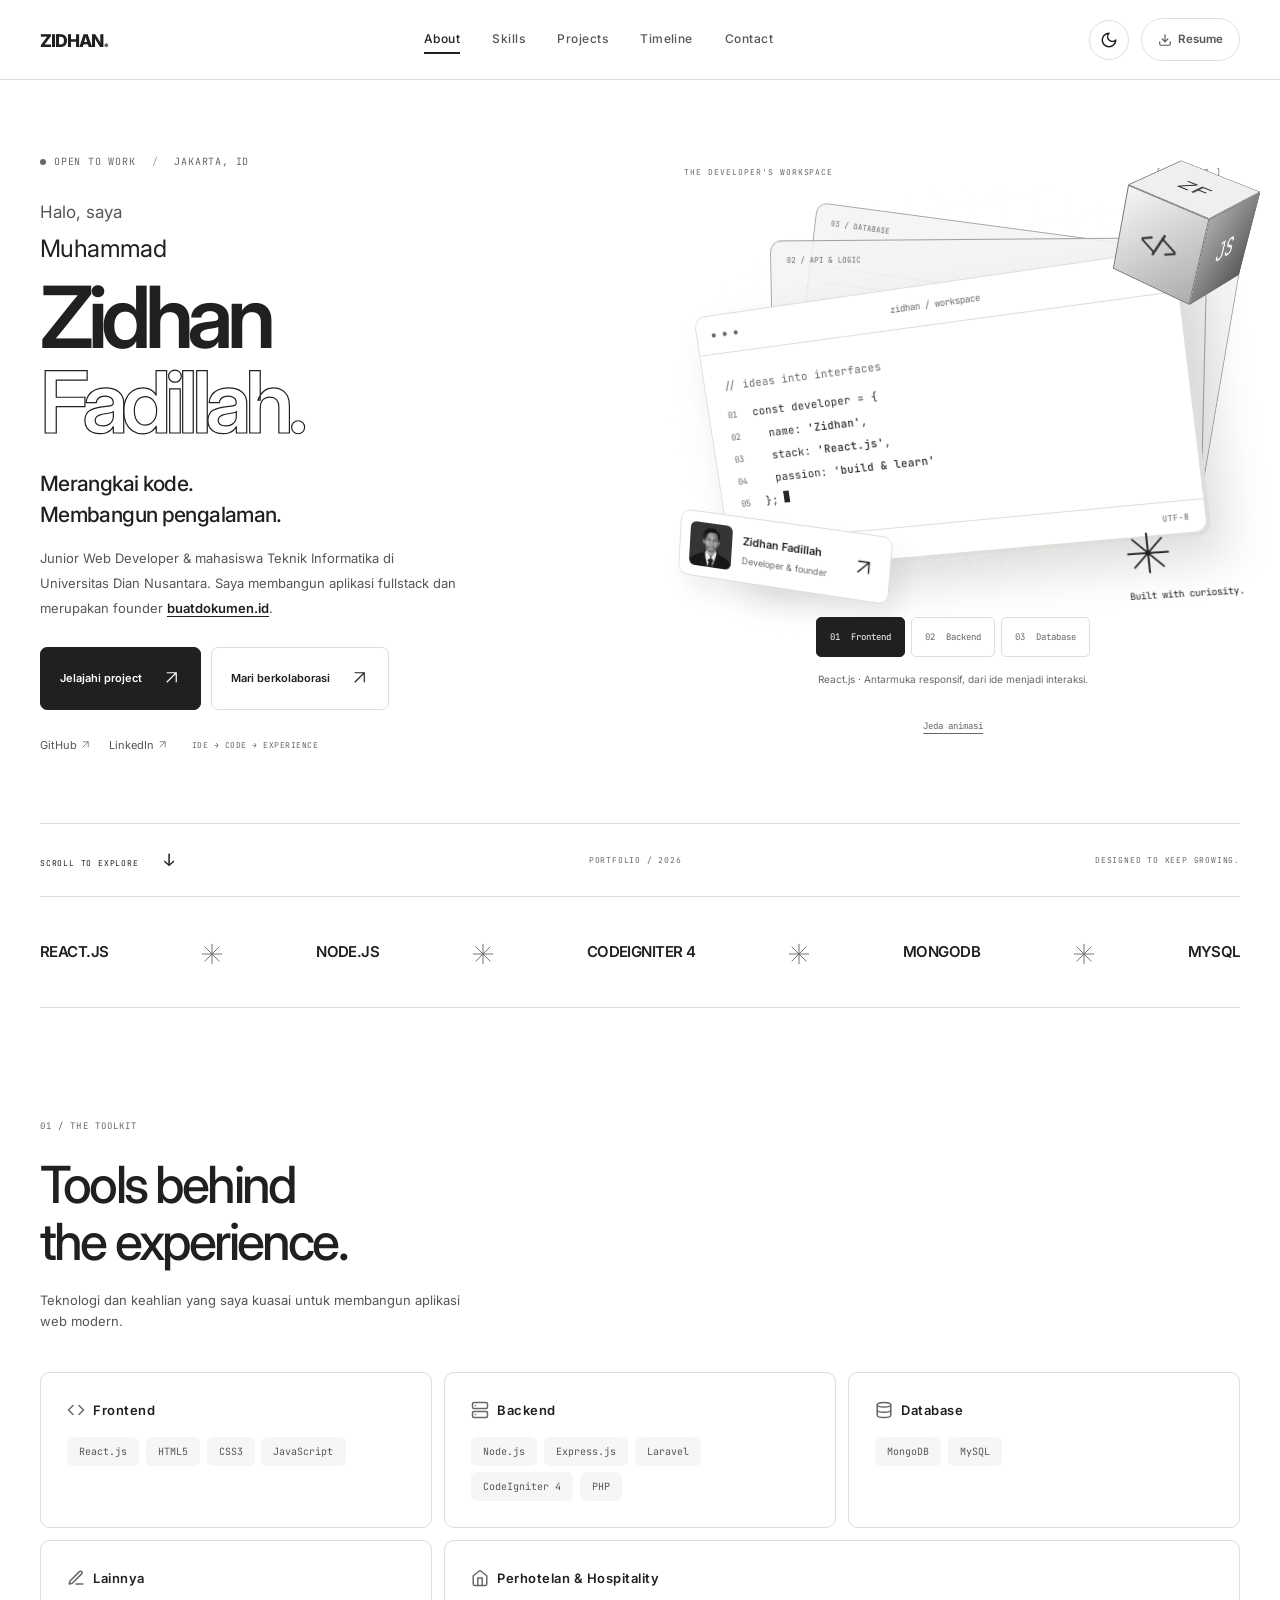
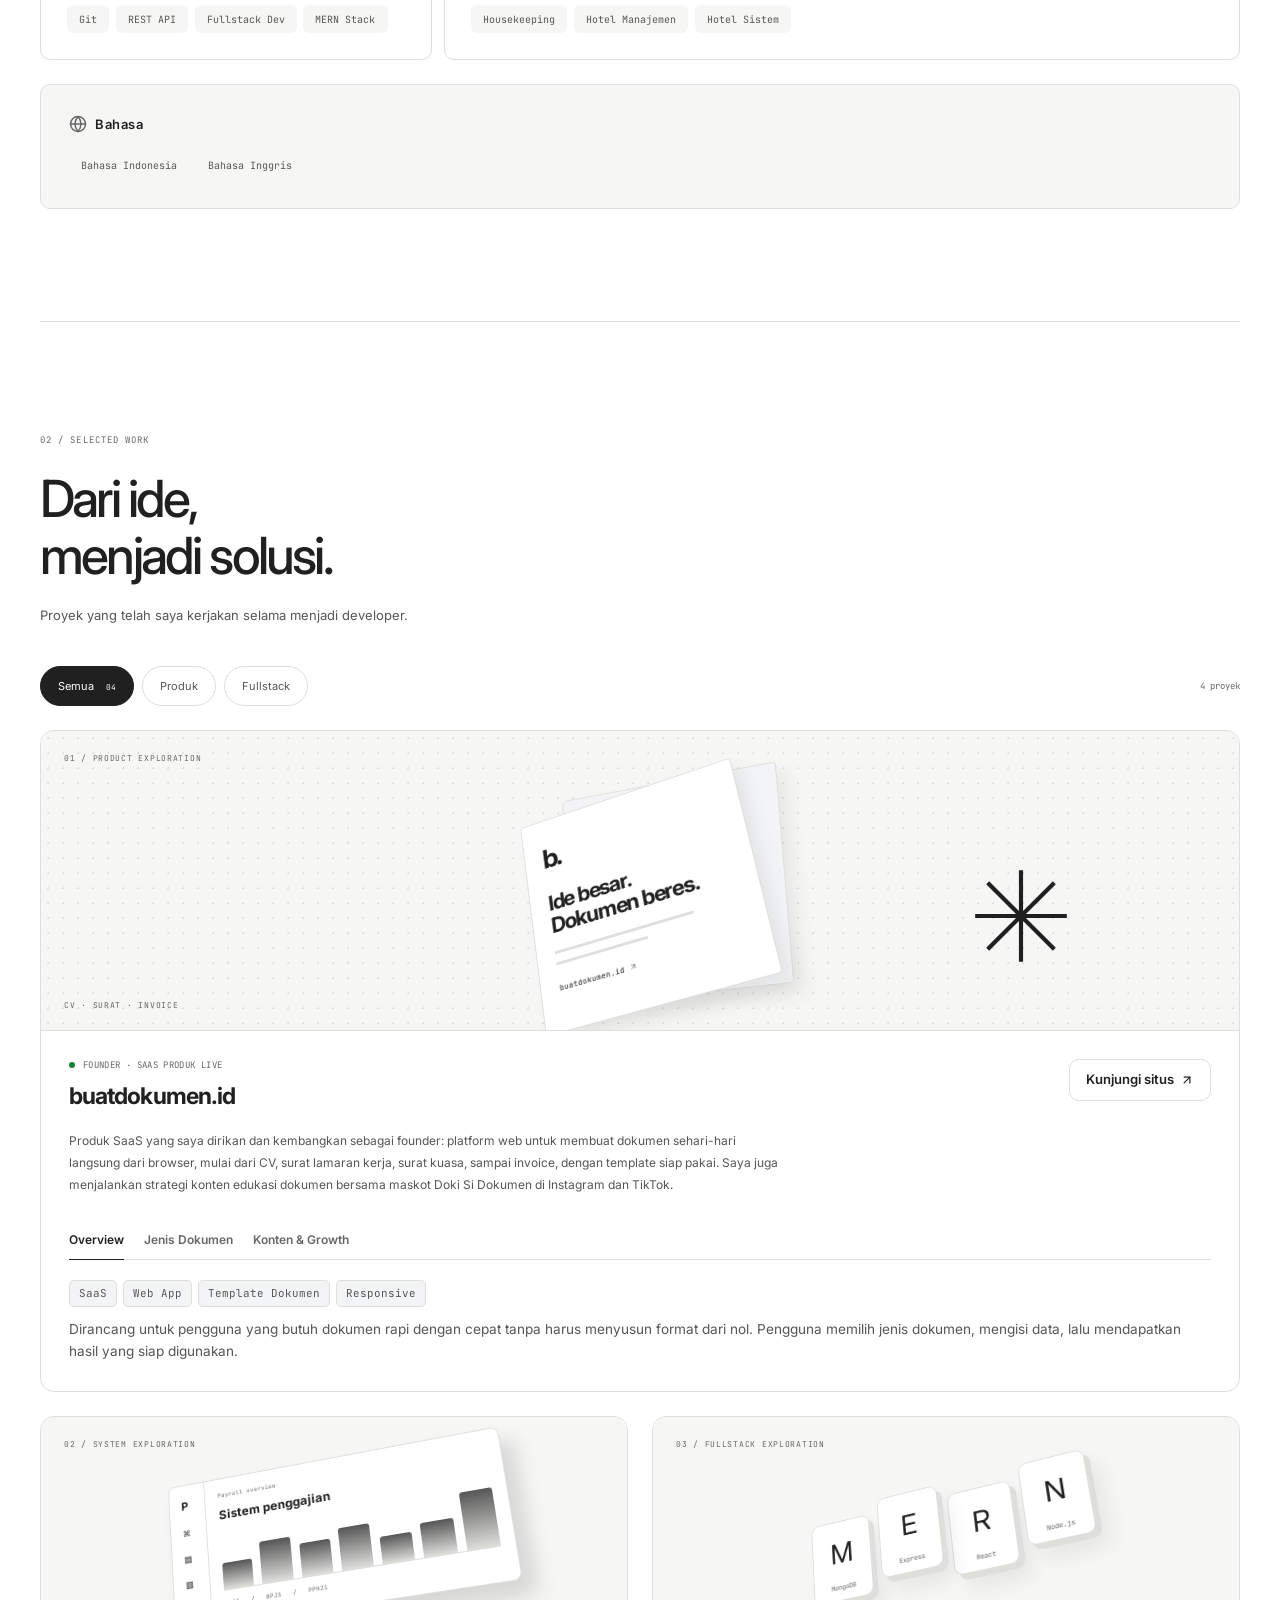
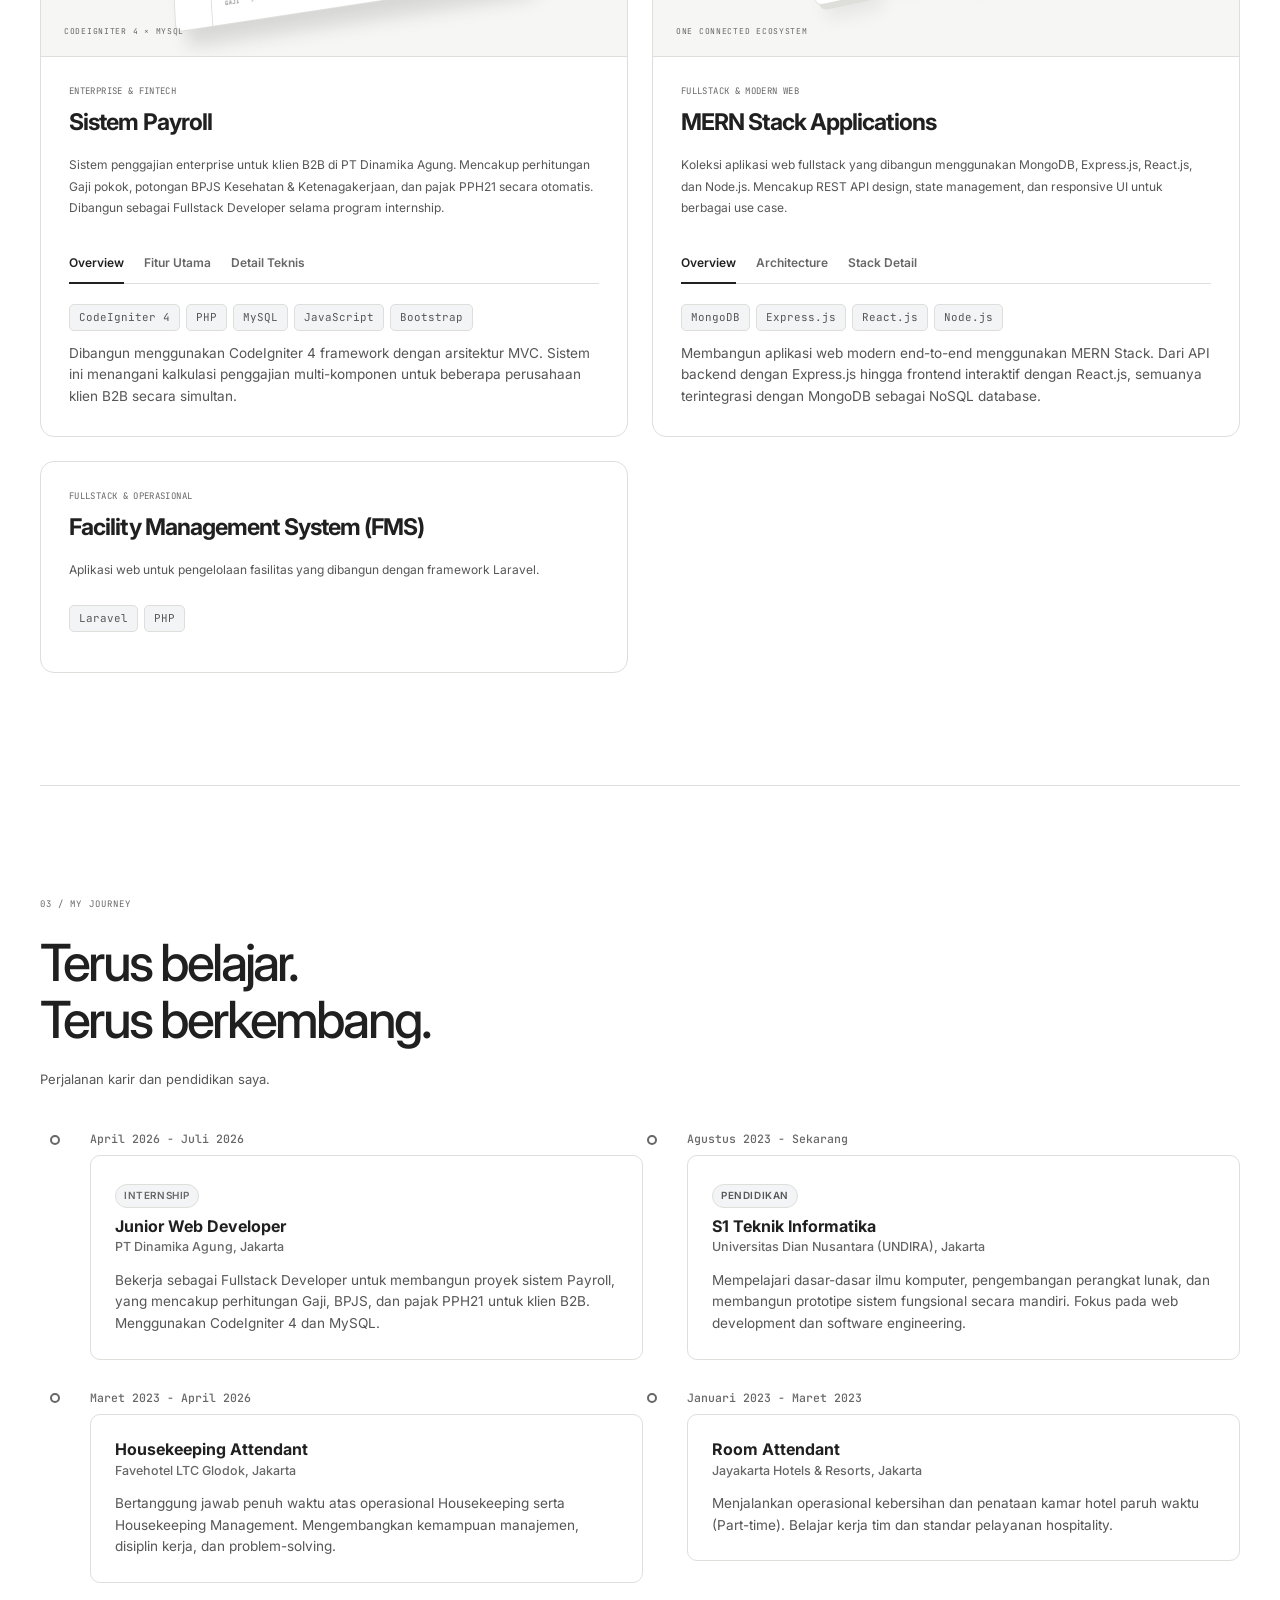
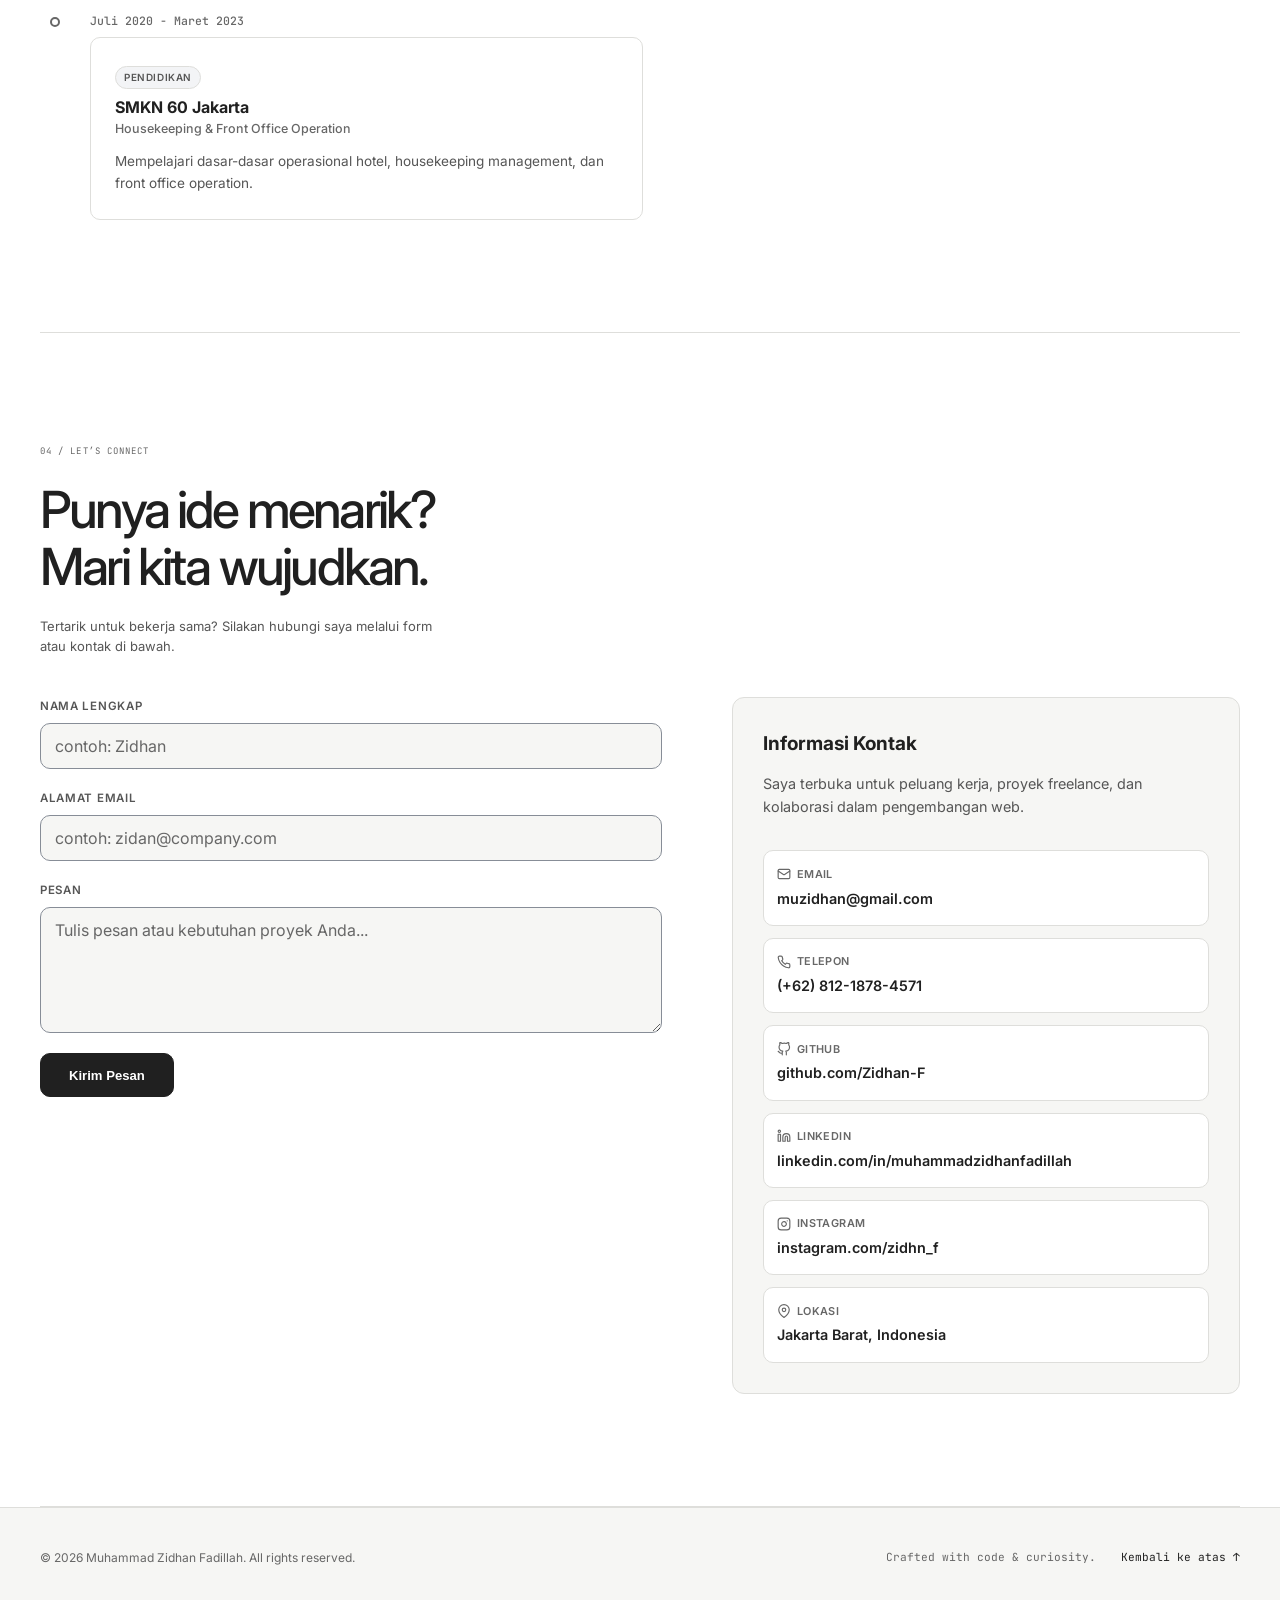
==== commit c909f58b: "Add facility management project and Laravel to portfolio" ====
--- a/index.html
+++ b/index.html
@@ -106,6 +106,7 @@
             "MERN Stack",
             "Node.js",
             "React.js",
+            "Laravel",
             "CodeIgniter 4",
             "PHP",
             "MySQL",
@@ -285,6 +286,7 @@
                     <div class="skill-tags">
                         <span class="skill-tag">Node.js</span>
                         <span class="skill-tag">Express.js</span>
+                        <span class="skill-tag">Laravel</span>
                         <span class="skill-tag">CodeIgniter 4</span>
                         <span class="skill-tag">PHP</span>
                     </div>
@@ -363,7 +365,7 @@
                 <p class="section-desc">Proyek yang telah saya kerjakan selama menjadi developer.</p>
             </div>
 
-            <div class="project-toolbar"><div class="project-filters" role="group" aria-label="Filter proyek"><button type="button" data-filter="all" aria-pressed="true">Semua <span>03</span></button><button type="button" data-filter="product" aria-pressed="false">Produk</button><button type="button" data-filter="fullstack" aria-pressed="false">Fullstack</button></div><span id="project-count" role="status">3 proyek</span></div>
+            <div class="project-toolbar"><div class="project-filters" role="group" aria-label="Filter proyek"><button type="button" data-filter="all" aria-pressed="true">Semua <span>04</span></button><button type="button" data-filter="product" aria-pressed="false">Produk</button><button type="button" data-filter="fullstack" aria-pressed="false">Fullstack</button></div><span id="project-count" role="status">4 proyek</span></div>
             <div class="projects-grid" id="projects-grid">
 
                 <!-- Featured Project: buatdokumen.id -->
@@ -644,6 +646,18 @@
                             </p>
                         </div>
                     </div>
+                </article>
+
+                <article class="project-card reveal" id="project-fms" data-category="fullstack">
+                    <div class="project-meta">
+                        <span class="project-category">Fullstack &amp; Operasional</span>
+                        <h3 class="project-name">Facility Management System (FMS)</h3>
+                    </div>
+                    <p class="project-desc">Aplikasi web untuk pengelolaan fasilitas yang dibangun dengan framework Laravel.</p>
+                    <ul class="tech-tags">
+                        <li>Laravel</li>
+                        <li>PHP</li>
+                    </ul>
                 </article>
 
             </div>
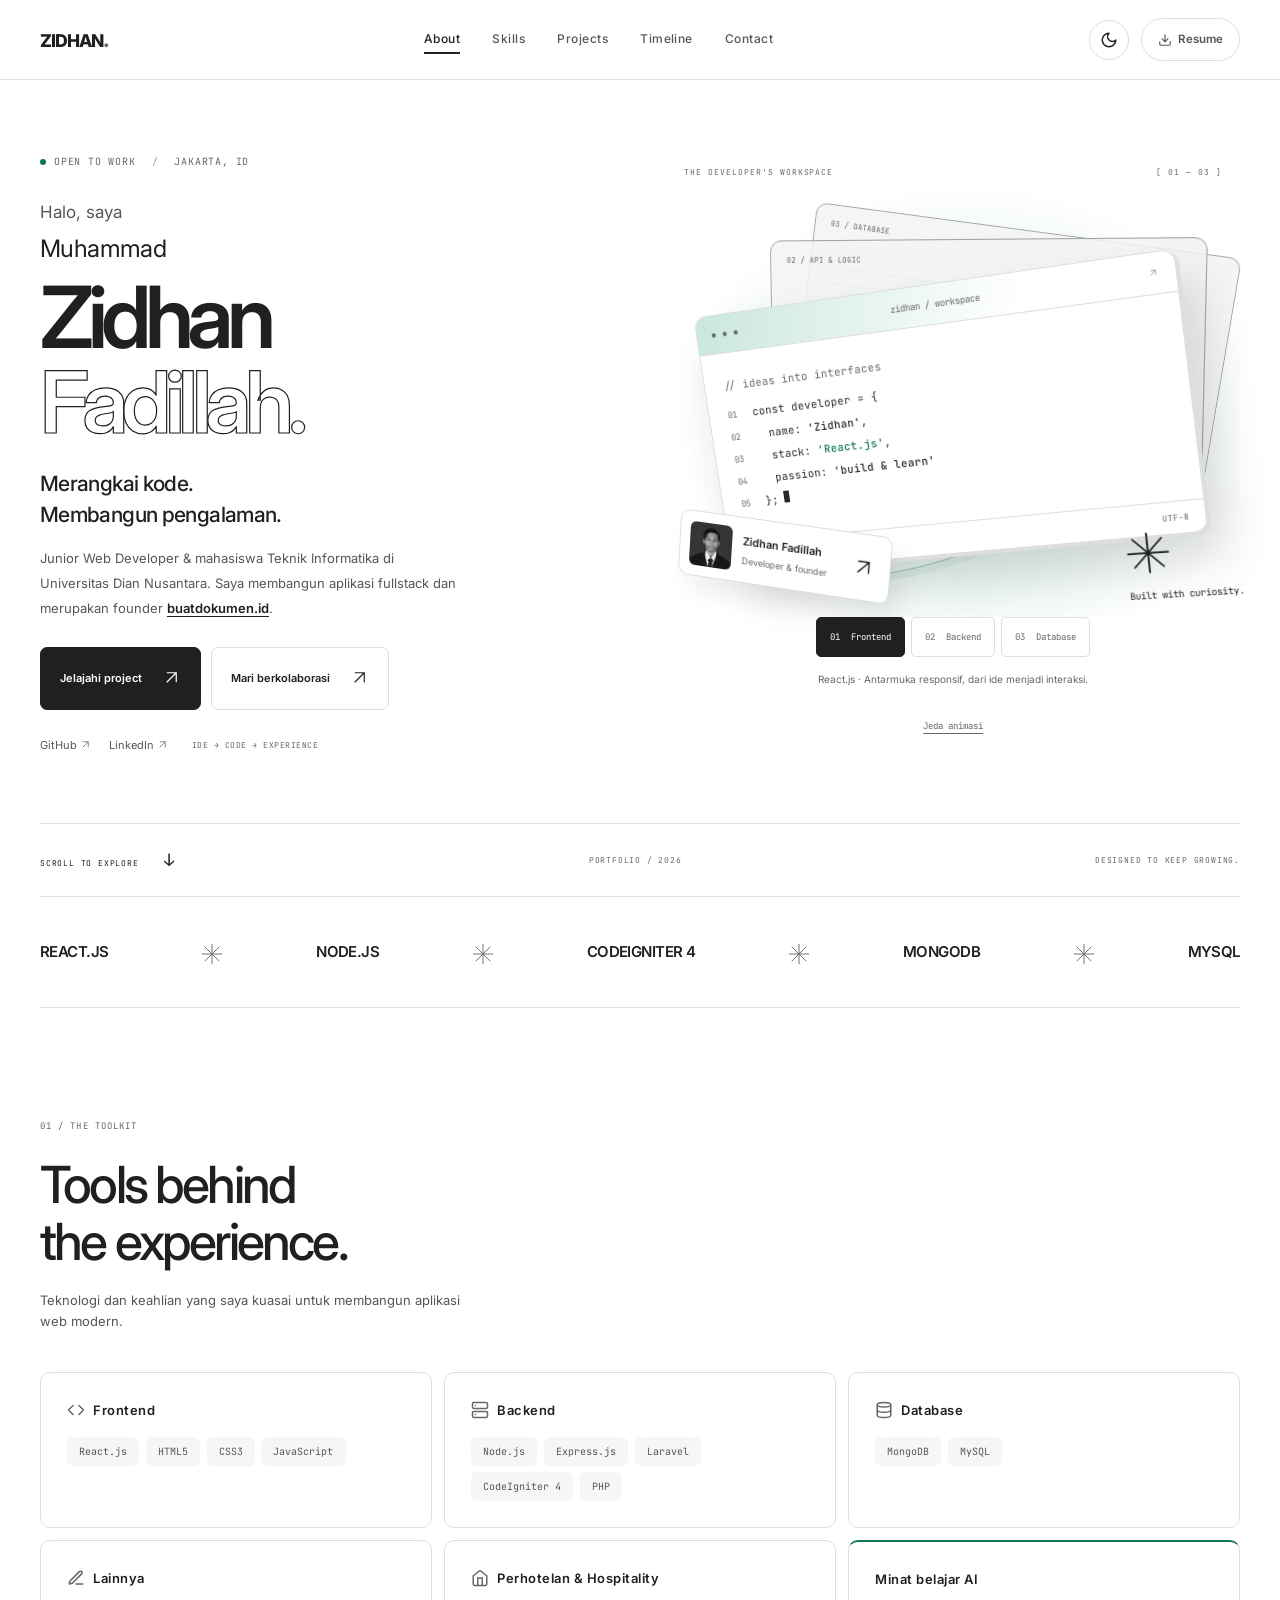
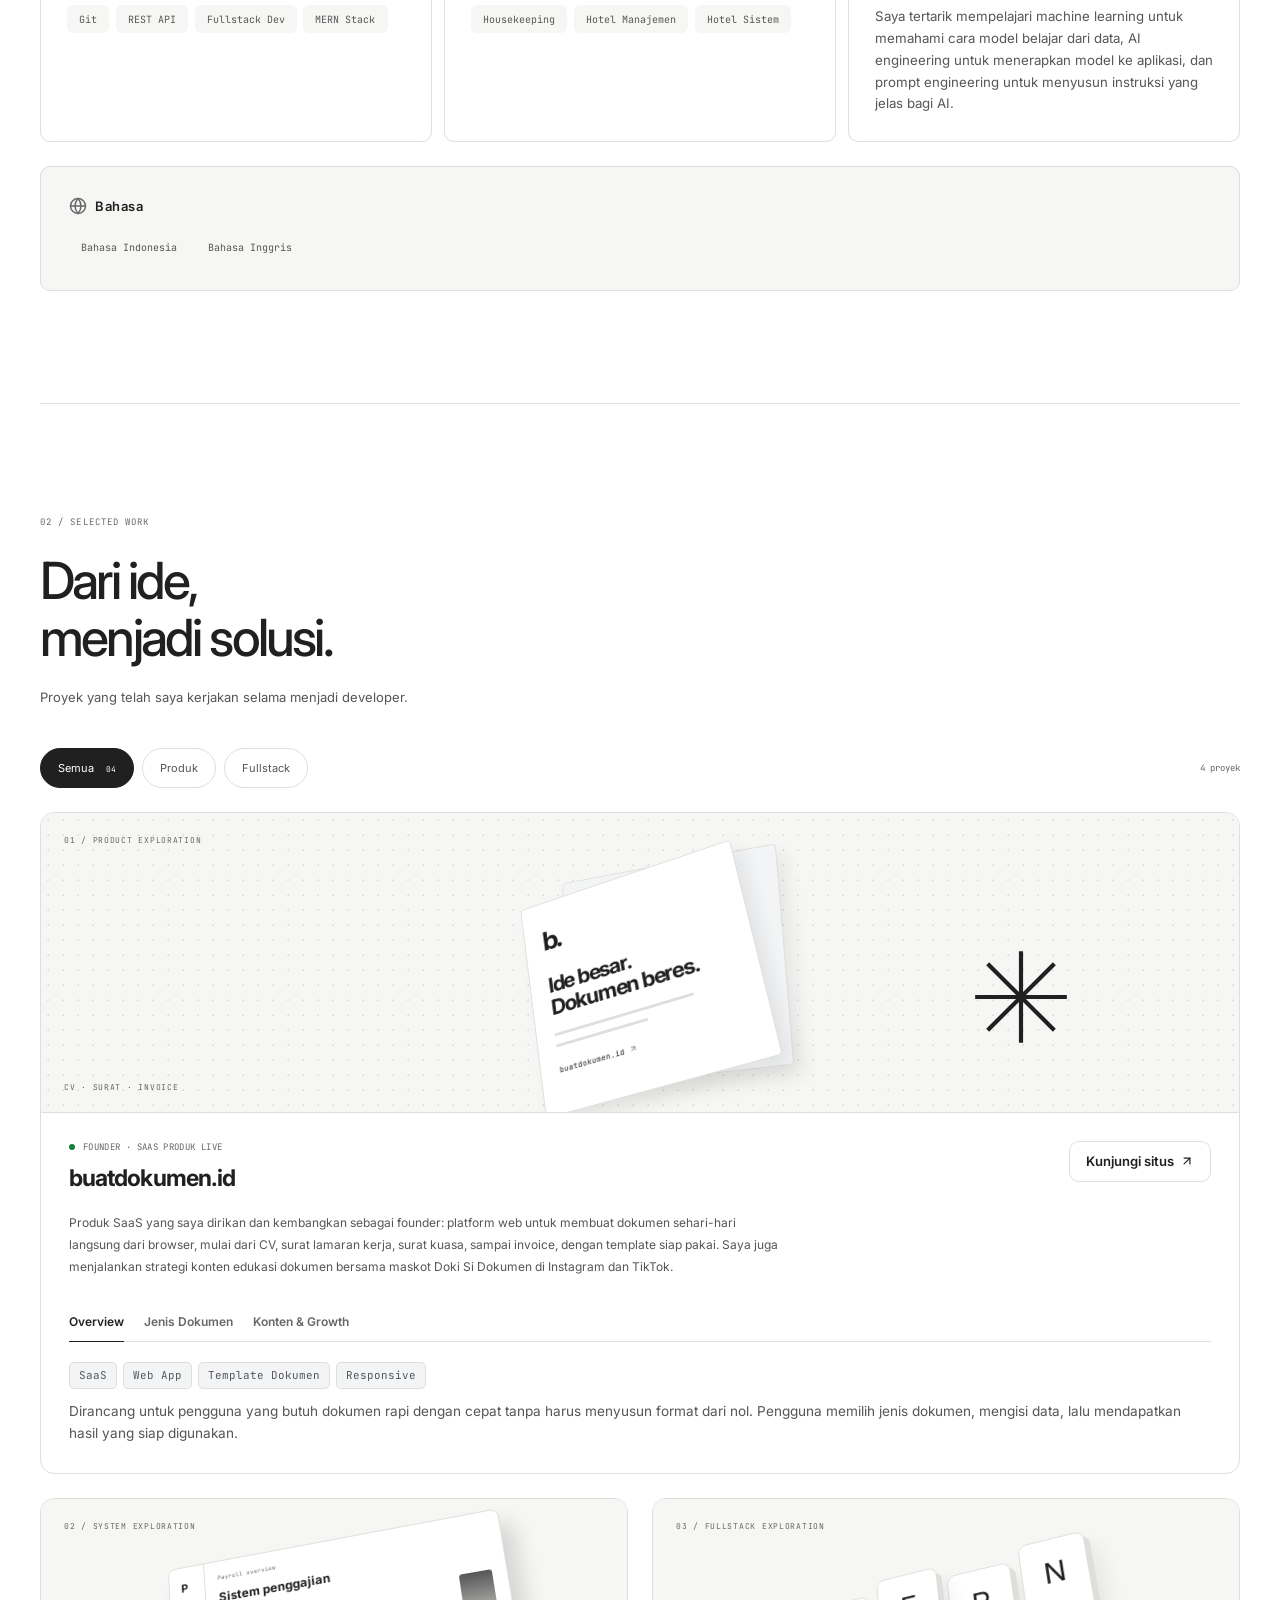
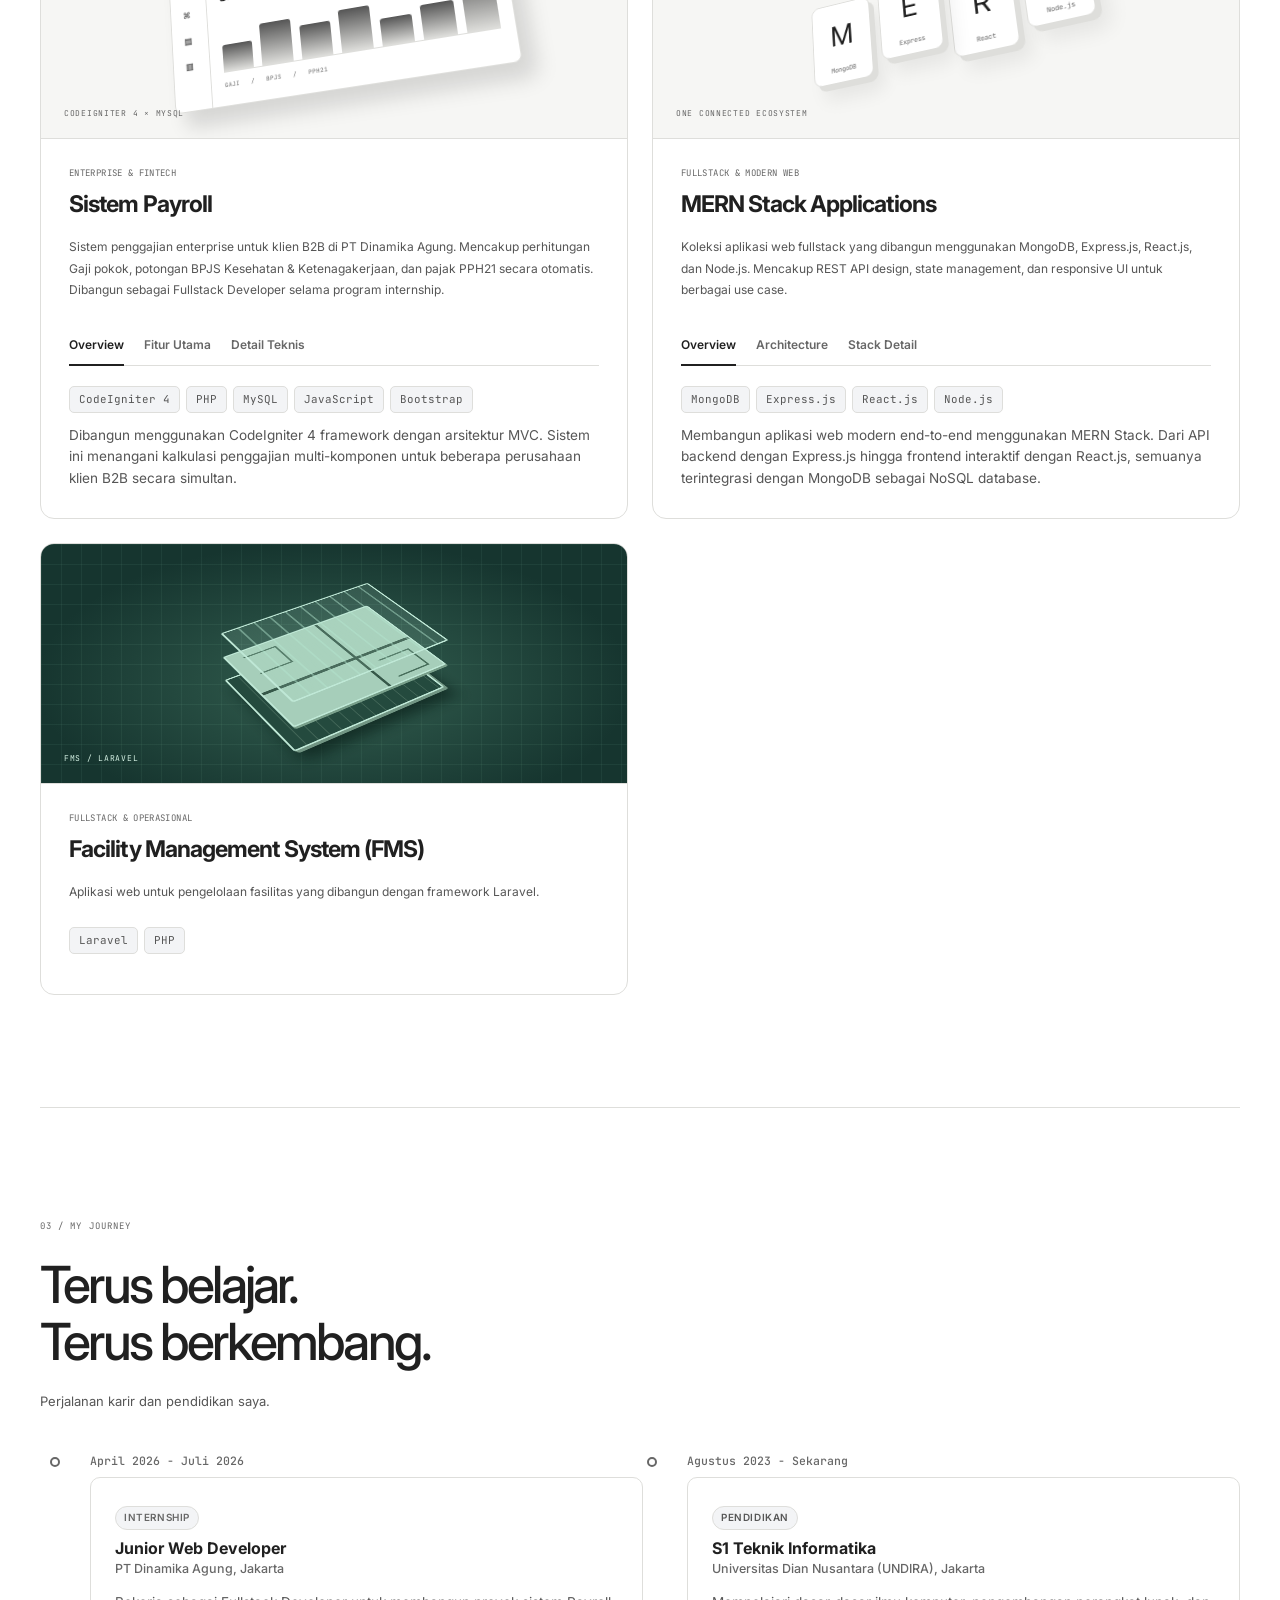
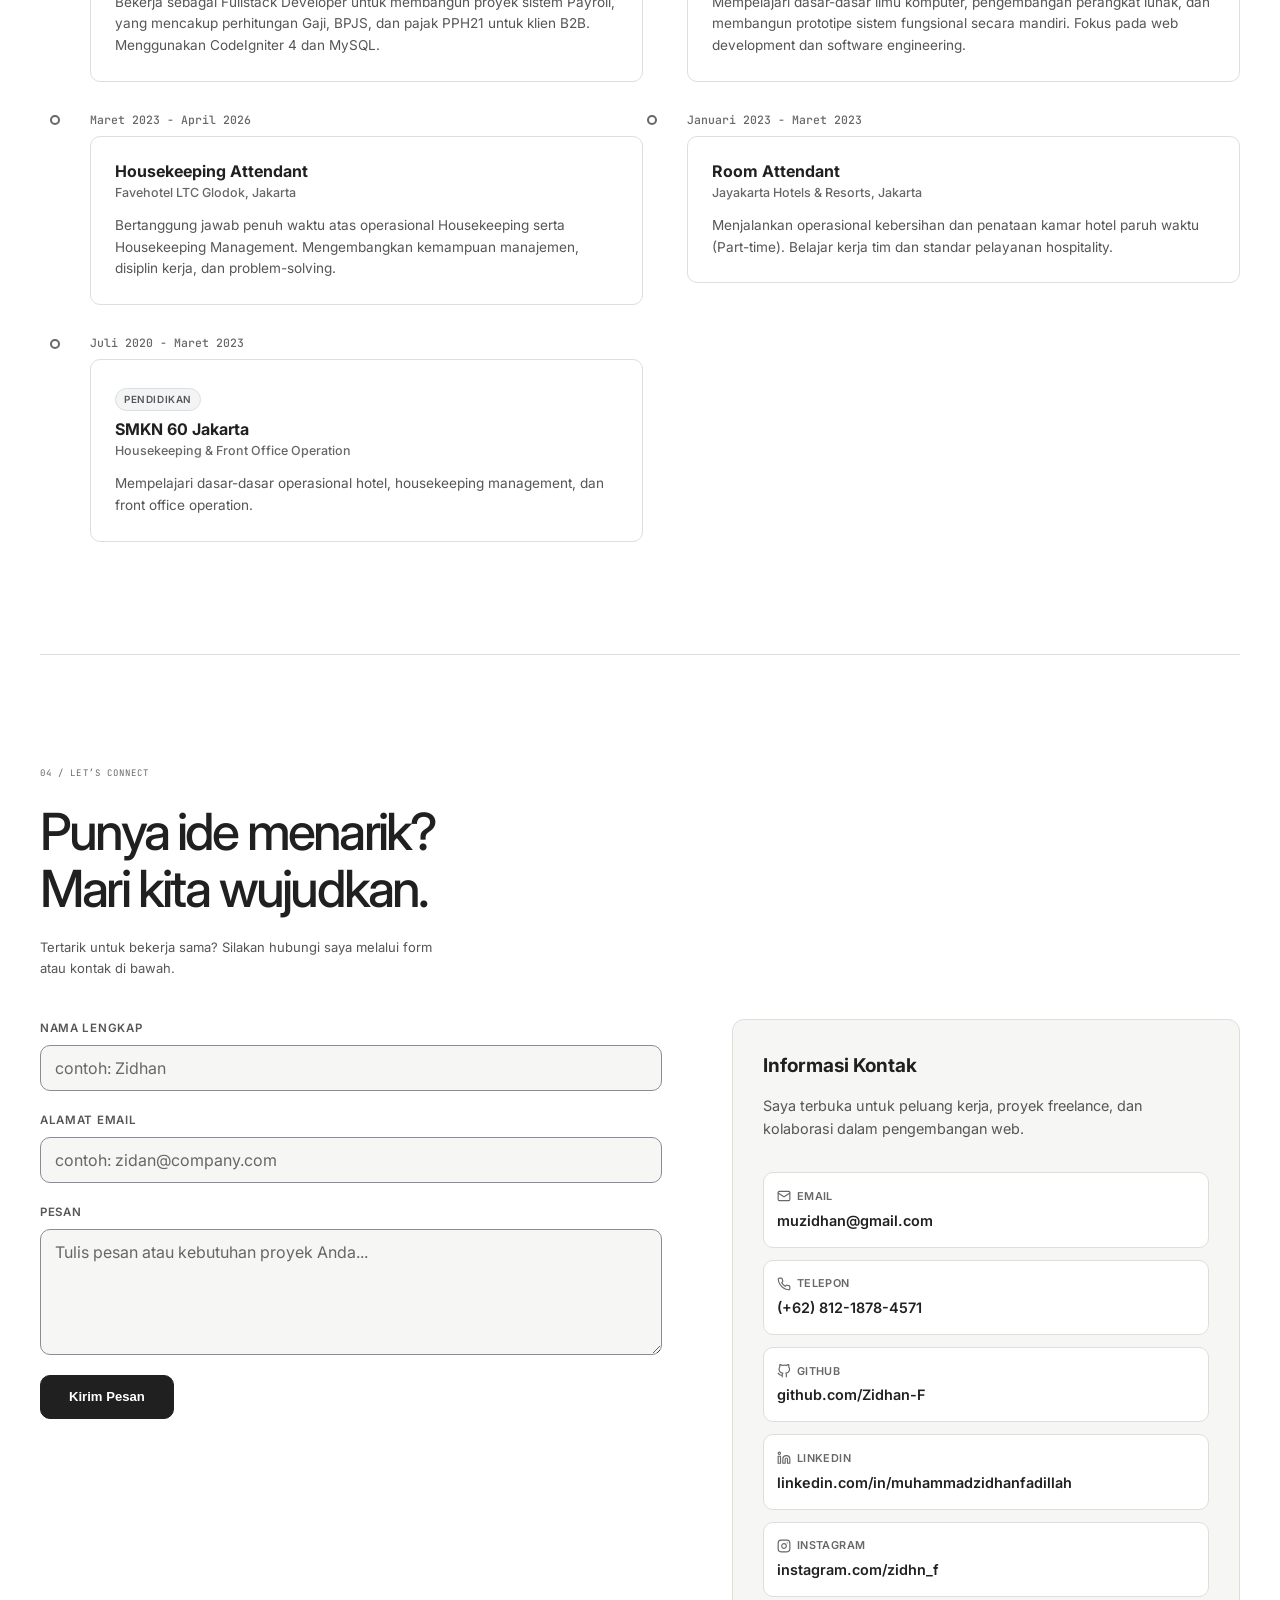
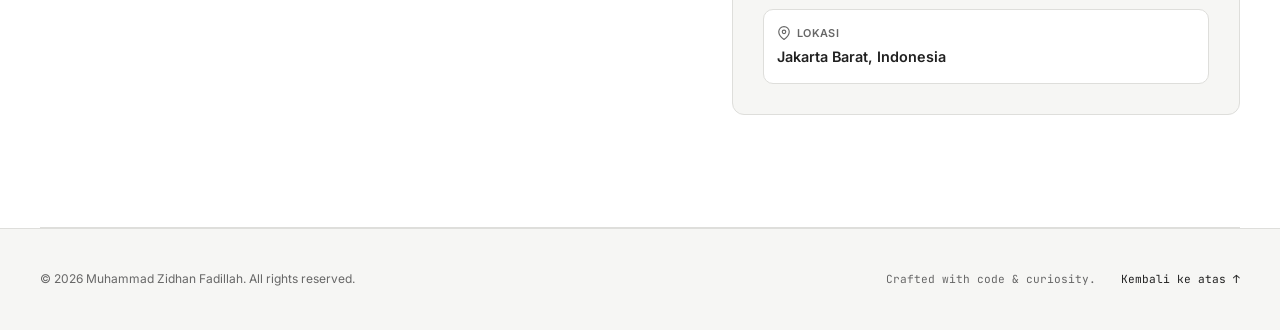
==== commit 64e752cc: "Animate 3D portfolio scenes and add AI learning interests" ====
--- a/index.html
+++ b/index.html
@@ -215,7 +215,7 @@
                 <div class="scene-heading"><span>THE DEVELOPER'S WORKSPACE</span><span aria-hidden="true">[ 01 — 03 ]</span></div>
                 <div class="dev-scene" id="dev-scene" data-layer="frontend">
                     <div class="scene-grid" aria-hidden="true"></div>
-                    <div class="scene-orbit" aria-hidden="true"></div>
+                    <div class="scene-orbit" aria-hidden="true"><i class="orbit-track"></i></div>
                     <div class="scene-world" id="scene-world">
                         <div class="glass-plate plate-back" aria-hidden="true"><span>03 / DATABASE</span><div class="plate-lines"></div></div>
                         <div class="glass-plate plate-middle" aria-hidden="true"><span>02 / API &amp; LOGIC</span><div class="plate-lines"></div></div>
@@ -337,6 +337,10 @@
                         <span class="skill-tag">Hotel Sistem</span>
                     </div>
                 </div>
+                <div class="skill-category learning-interest">
+                    <h3 class="skill-category-title">Minat belajar AI</h3>
+                    <p>Saya tertarik mempelajari machine learning untuk memahami cara model belajar dari data, AI engineering untuk menerapkan model ke aplikasi, dan prompt engineering untuk menyusun instruksi yang jelas bagi AI.</p>
+                </div>
             </div>
 
             <!-- Language Skills -->
@@ -649,6 +653,14 @@
                 </article>
 
                 <article class="project-card reveal" id="project-fms" data-category="fullstack">
+                    <div class="project-art facility-art" aria-hidden="true">
+                        <div class="facility-model">
+                            <div class="facility-slab foundation"></div>
+                            <div class="facility-slab floor-plan"></div>
+                            <div class="facility-slab canopy"></div>
+                        </div>
+                        <span class="art-caption">FMS / LARAVEL</span>
+                    </div>
                     <div class="project-meta">
                         <span class="project-category">Fullstack &amp; Operasional</span>
                         <h3 class="project-name">Facility Management System (FMS)</h3>
@@ -885,4 +897,4 @@
     <script src="experience.js"></script>
 </body>
 
-</html>+</html>
--- a/experience.css
+++ b/experience.css
@@ -85,7 +85,8 @@
 .section-header { margin-bottom: 40px; }
 .skills-grid { grid-template-columns: repeat(3, minmax(0, 1fr)); gap: 12px; }
 .skill-category { position: relative; border-radius: 10px; min-width: 0; padding: 26px; background: var(--bg-primary); }
-.skill-category:last-child { grid-column: span 2; }
+.learning-interest { border-top: 2px solid var(--spatial-accent); }
+.learning-interest p { color: var(--text-secondary); font-size: .83rem; line-height: 1.65; }
 .skill-category-title { font-size: 13px; }
 .skill-tag { background: var(--bg-secondary); font-size: 10px; border-color: transparent; }
 .lang-skills { border-radius: 10px; }
@@ -146,3 +147,131 @@
 @media (min-width: 701px) and (max-width: 992px) { .hero-visual { overflow: clip; padding-top: 16px; }.scene-grid { inset: 0; } }
 @media (min-width: 993px) and (max-width: 1200px) { .hero-visual { overflow: clip; padding-top: 16px; }.scene-grid { inset: 0; } }
 @media (max-width: 700px) { .hero-subtitle br { display: initial; }.hero-cta .btn { flex: 1; gap: 10px; padding: 13px 10px; white-space: nowrap; font-size: 10px; }.code-cube { top: 42px; scale: .85; }.floating-label { display: none; } }
+
+/* Brushed metal, drafting lines and a single signal colour across the models. */
+:root {
+    --spatial-accent: #13745e;
+    --spatial-tint: #c9e7dc;
+}
+[data-theme="dark"] {
+    --spatial-accent: #8cdec0;
+    --spatial-tint: #28433b;
+}
+.dev-scene::before {
+    content: "";
+    position: absolute;
+    inset: 0;
+    background: radial-gradient(ellipse at 53% 56%, var(--spatial-tint), transparent 69%);
+    pointer-events: none;
+}
+.scene-grid {
+    overflow: clip;
+    background: none;
+    transform: none;
+}
+.scene-grid::before {
+    content: "";
+    position: absolute;
+    inset: -12%;
+    background-image: linear-gradient(var(--border-color) 1px, transparent 1px),
+                      linear-gradient(90deg, var(--border-color) 1px, transparent 1px);
+    transform: perspective(500px) rotateX(56deg) rotateZ(-24deg);
+    background-size: 24px 24px;
+}
+.scene-orbit {
+    width: min(93%, 480px);
+    height: auto;
+    aspect-ratio: 1;
+    transform: translate(-50%, -50%) rotateZ(-28deg) rotateX(60deg);
+    border-color: color-mix(in srgb, var(--spatial-accent) 50%, transparent);
+    box-shadow: 0 0 0 9px color-mix(in srgb, var(--spatial-accent) 6%, transparent);
+}
+.orbit-track { position: absolute; inset: 0; }
+.orbit-track::before, .orbit-track::after {
+    content: "";
+    position: absolute;
+    border-radius: 50%;
+    background: var(--spatial-accent);
+    box-shadow: 0 0 12px var(--spatial-accent);
+}
+.orbit-track::before { width: 12px; height: 12px; left: calc(50% - 6px); top: -6px; }
+.orbit-track::after { width: 6px; height: 6px; left: calc(50% - 3px); bottom: -3px; }
+.workspace-bar { background: linear-gradient(105deg, var(--spatial-tint), transparent 70%); border-radius: 11px 11px 0 0; }
+.availability-dot, .tiny-dot { background: var(--spatial-accent); }
+#scene-stack { color: var(--spatial-accent); }
+.cube-face { background: linear-gradient(135deg, #f4fff9, #9eb7ae 51%, #dce8e1); border-color: #748d83; }
+.cube-right, .cube-left { background: linear-gradient(125deg, #57756a, #273c34); color: #f2fff8; }
+.cube-top { background: linear-gradient(150deg, #effff6, #b2ddcb); }
+
+.facility-art {
+    display: grid;
+    place-items: center;
+    background-color: #16352f;
+    background-image: linear-gradient(#98d9b812 1px, transparent 1px),
+                      linear-gradient(90deg, #98d9b812 1px, transparent 1px),
+                      radial-gradient(ellipse at 50% 58%, #335f50, transparent 72%);
+    background-size: 20px 20px, 20px 20px, auto;
+}
+.facility-art .art-caption { color: #d5f1e4; }
+.facility-model {
+    position: relative;
+    width: min(42%, 176px);
+    aspect-ratio: 1.32;
+    transform-style: preserve-3d;
+    transform: translateY(20px) rotateX(55deg) rotateZ(-34deg);
+}
+.facility-slab {
+    position: absolute;
+    inset: 0;
+    border: 2px solid #bfe8d6;
+    border-radius: 3px;
+}
+.foundation {
+    background: repeating-linear-gradient(90deg, #244a3e 0 12px, #436758 12px 13px);
+    box-shadow: 1px 2px #719583, 2px 4px #719583, 2px 16px 18px #081d16aa;
+}
+.floor-plan {
+    transform: translateZ(28px);
+    background-color: #a6ceba;
+    background-image: linear-gradient(90deg, transparent 61%, #365849 61% 63%, transparent 63%),
+                      linear-gradient(0deg, transparent 42%, #365849 42% 45%, transparent 45%);
+    box-shadow: 0 3px #789f8a;
+}
+.floor-plan::before, .floor-plan::after {
+    content: "";
+    position: absolute;
+    width: 22%;
+    height: 26%;
+    border: 2px solid #476e5b;
+    border-left-color: transparent;
+}
+.floor-plan::before { top: 8%; left: 8%; }
+.floor-plan::after { bottom: 6%; right: 7%; }
+.canopy {
+    transform: translateZ(56px);
+    background: repeating-linear-gradient(90deg, #bce8d523 0 16px, #b4e6cf85 16px 18px);
+}
+@media (prefers-reduced-motion: no-preference) {
+    .dev-scene .orbit-track { animation: orbit-revolution 15s linear infinite; }
+    .dev-scene .code-cube { animation: cube-revolution 18s ease-in-out infinite; }
+    .document-art .paper-back { animation: separate-pages 6s ease-in-out infinite alternate; }
+    .payroll-art .mini-chart i { transform-origin: bottom; animation: chart-rise 4s ease-in-out infinite alternate; }
+    .mini-chart i:nth-child(even) { animation-delay: -2s; }
+    .mern-art .mern-node { animation: node-lift 4.5s ease-in-out infinite alternate; }
+    .mern-node:nth-child(2n) { animation-delay: -3s; }
+    .mern-node:nth-child(3) { animation-delay: -1.5s; }
+    .facility-model { animation: model-turn 9s ease-in-out infinite alternate; }
+    .canopy { animation: lift-roof 6s ease-in-out infinite alternate; }
+    .dev-scene:not(.in-view) *, .project-art:not(.in-view) * { animation-play-state: paused; }
+}
+@keyframes orbit-revolution { to { transform: rotate(360deg); } }
+@keyframes cube-revolution {
+    0%, 12% { transform: translateZ(70px) rotateX(-22deg) rotateY(-32deg) rotateZ(8deg); }
+    50% { transform: translateZ(76px) translateY(-9px) rotateX(-16deg) rotateY(148deg) rotateZ(4deg); }
+    90%, 100% { transform: translateZ(70px) rotateX(-22deg) rotateY(328deg) rotateZ(8deg); }
+}
+@keyframes separate-pages { to { transform: translateZ(-36px) translate(42px, -18px) rotateZ(15deg); } }
+@keyframes chart-rise { to { transform: rotateX(-14deg) scaleY(.52); } }
+@keyframes node-lift { to { translate: 0 -9px 12px; rotate: y 11deg; } }
+@keyframes model-turn { to { transform: translateY(20px) rotateX(59deg) rotateZ(-12deg); } }
+@keyframes lift-roof { to { transform: translateZ(76px); } }
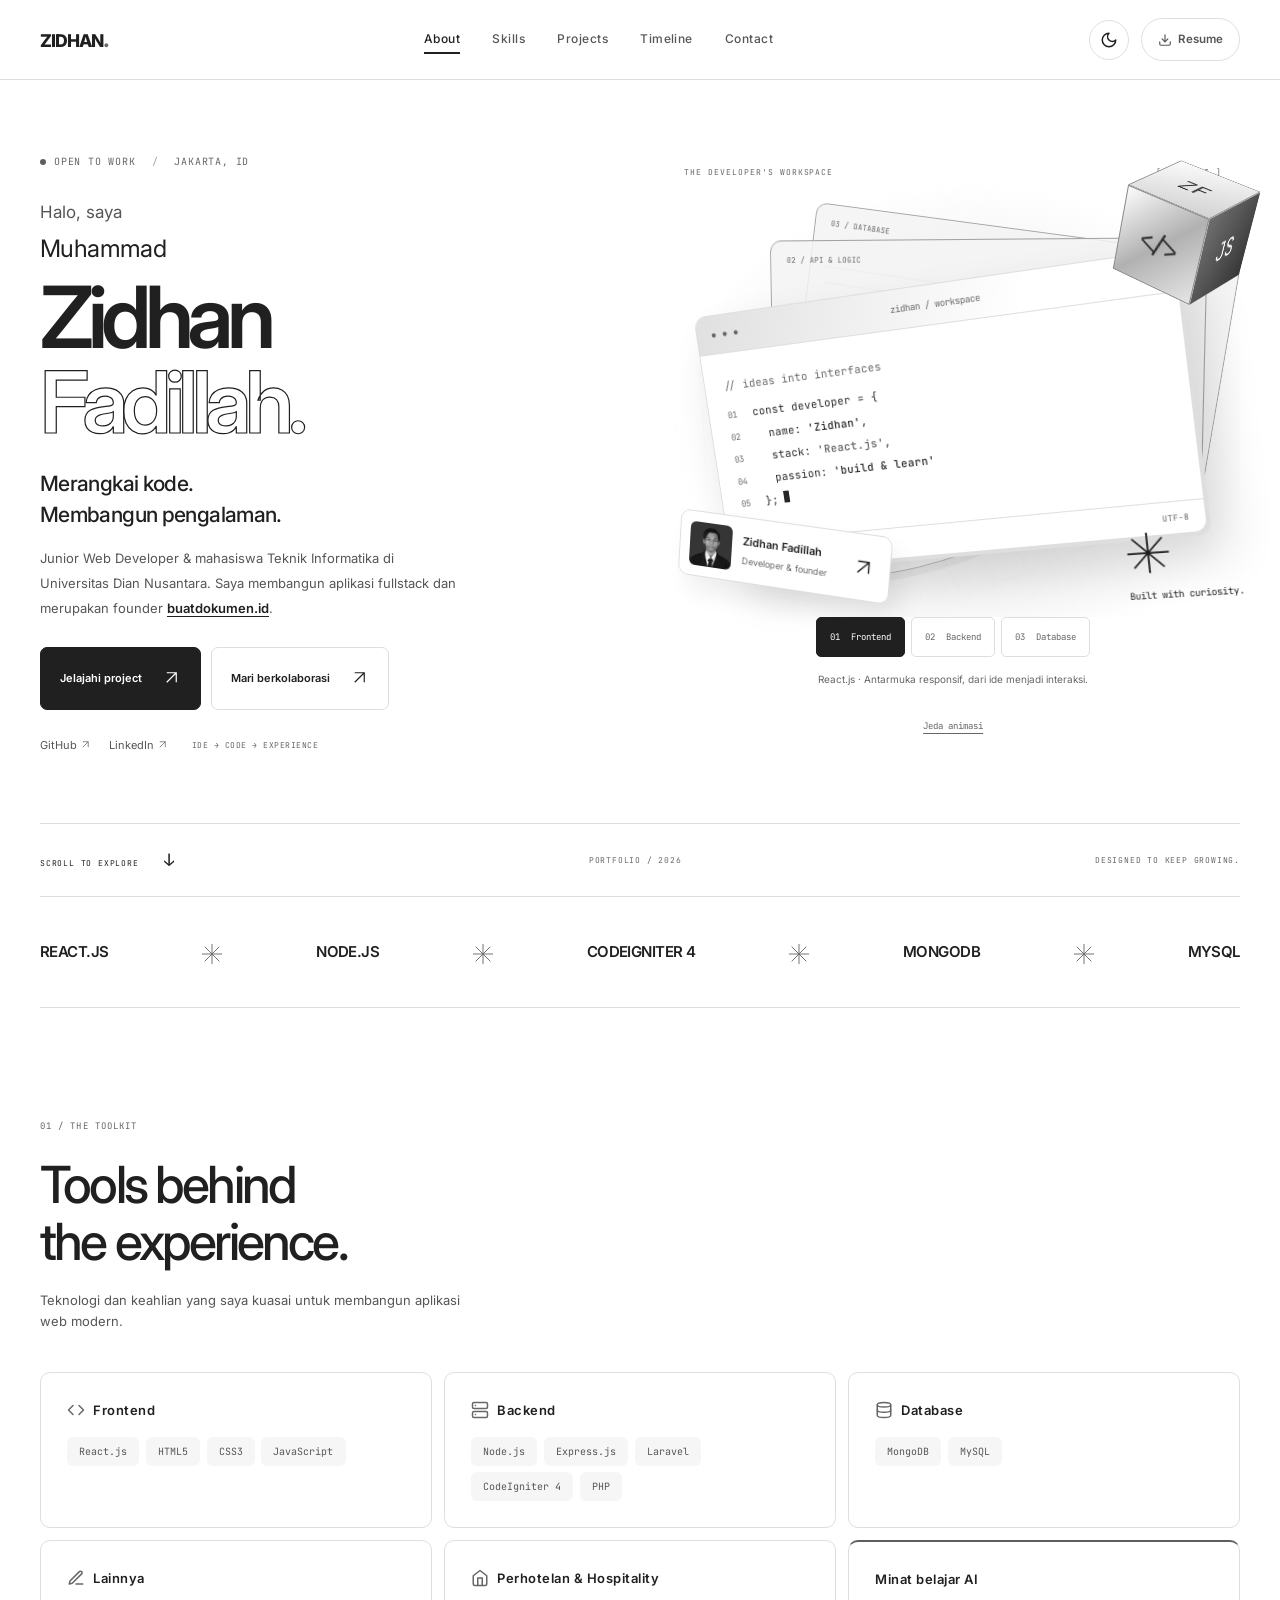
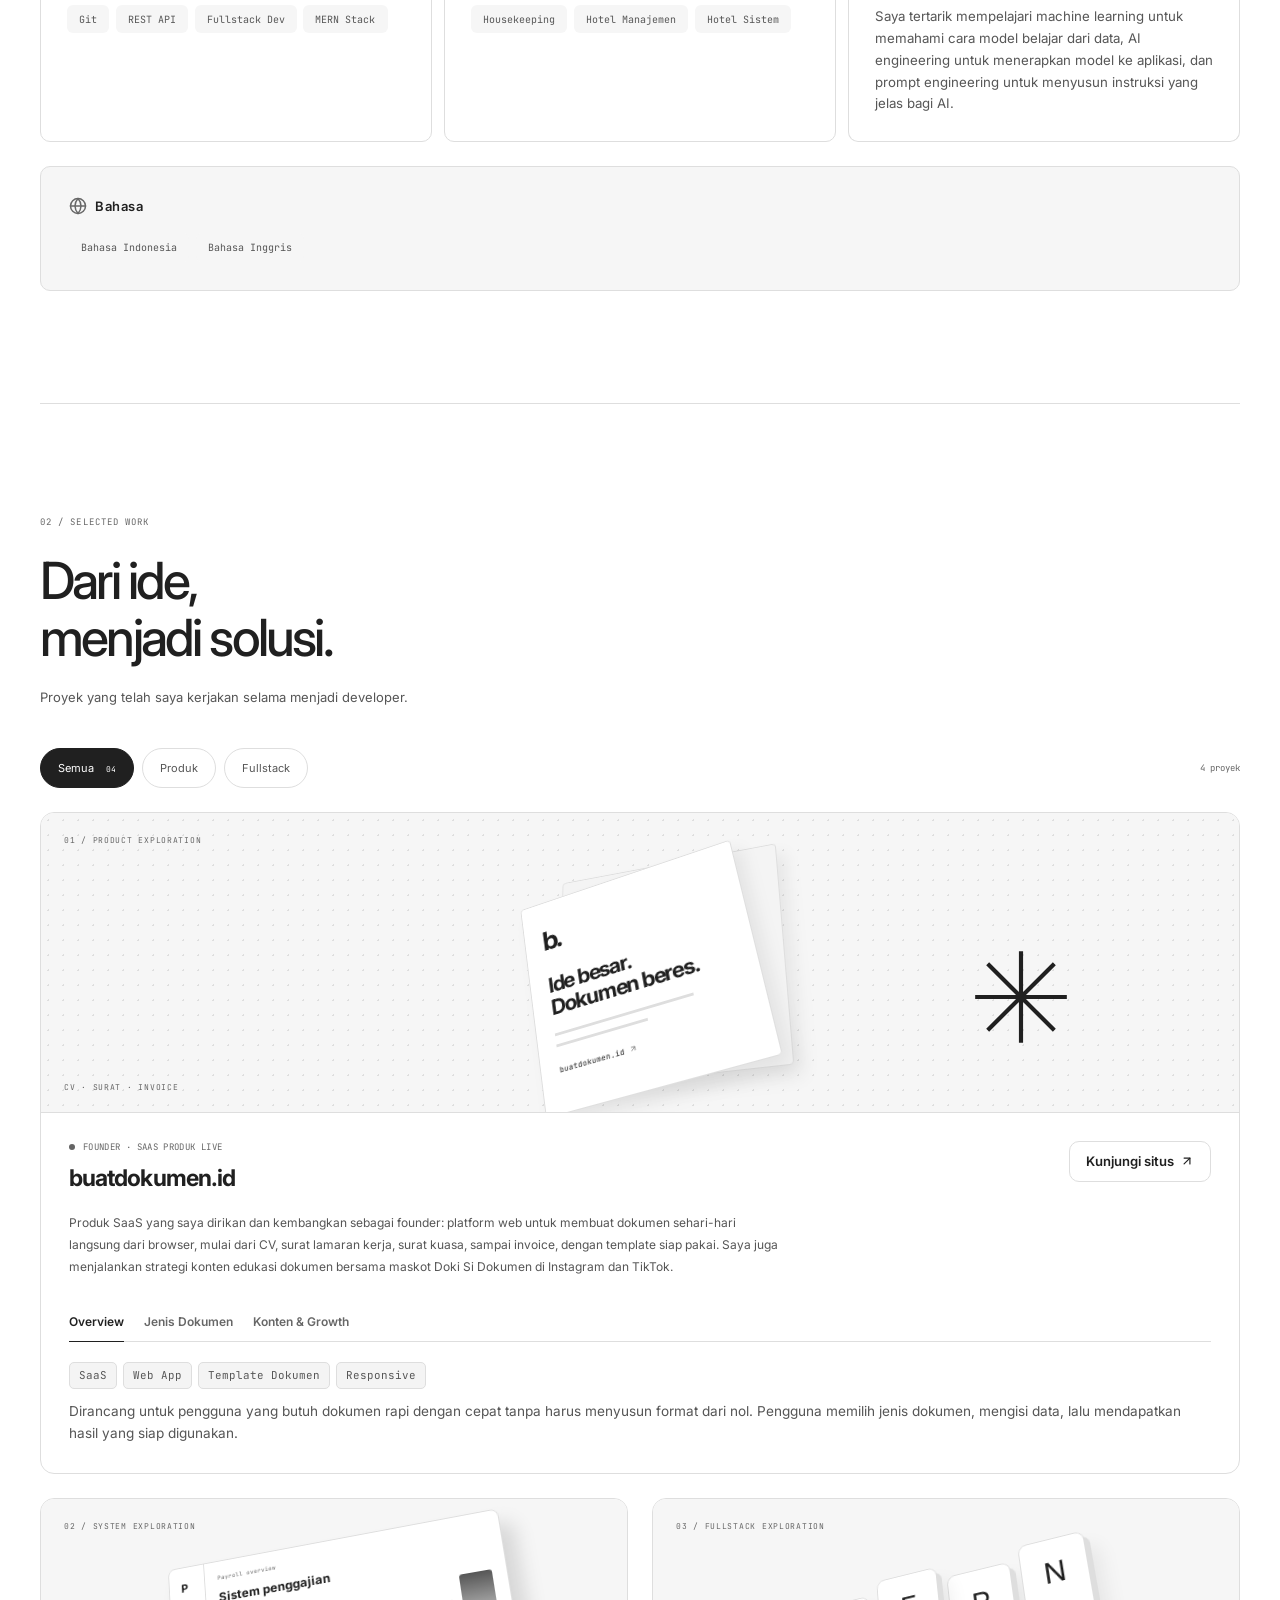
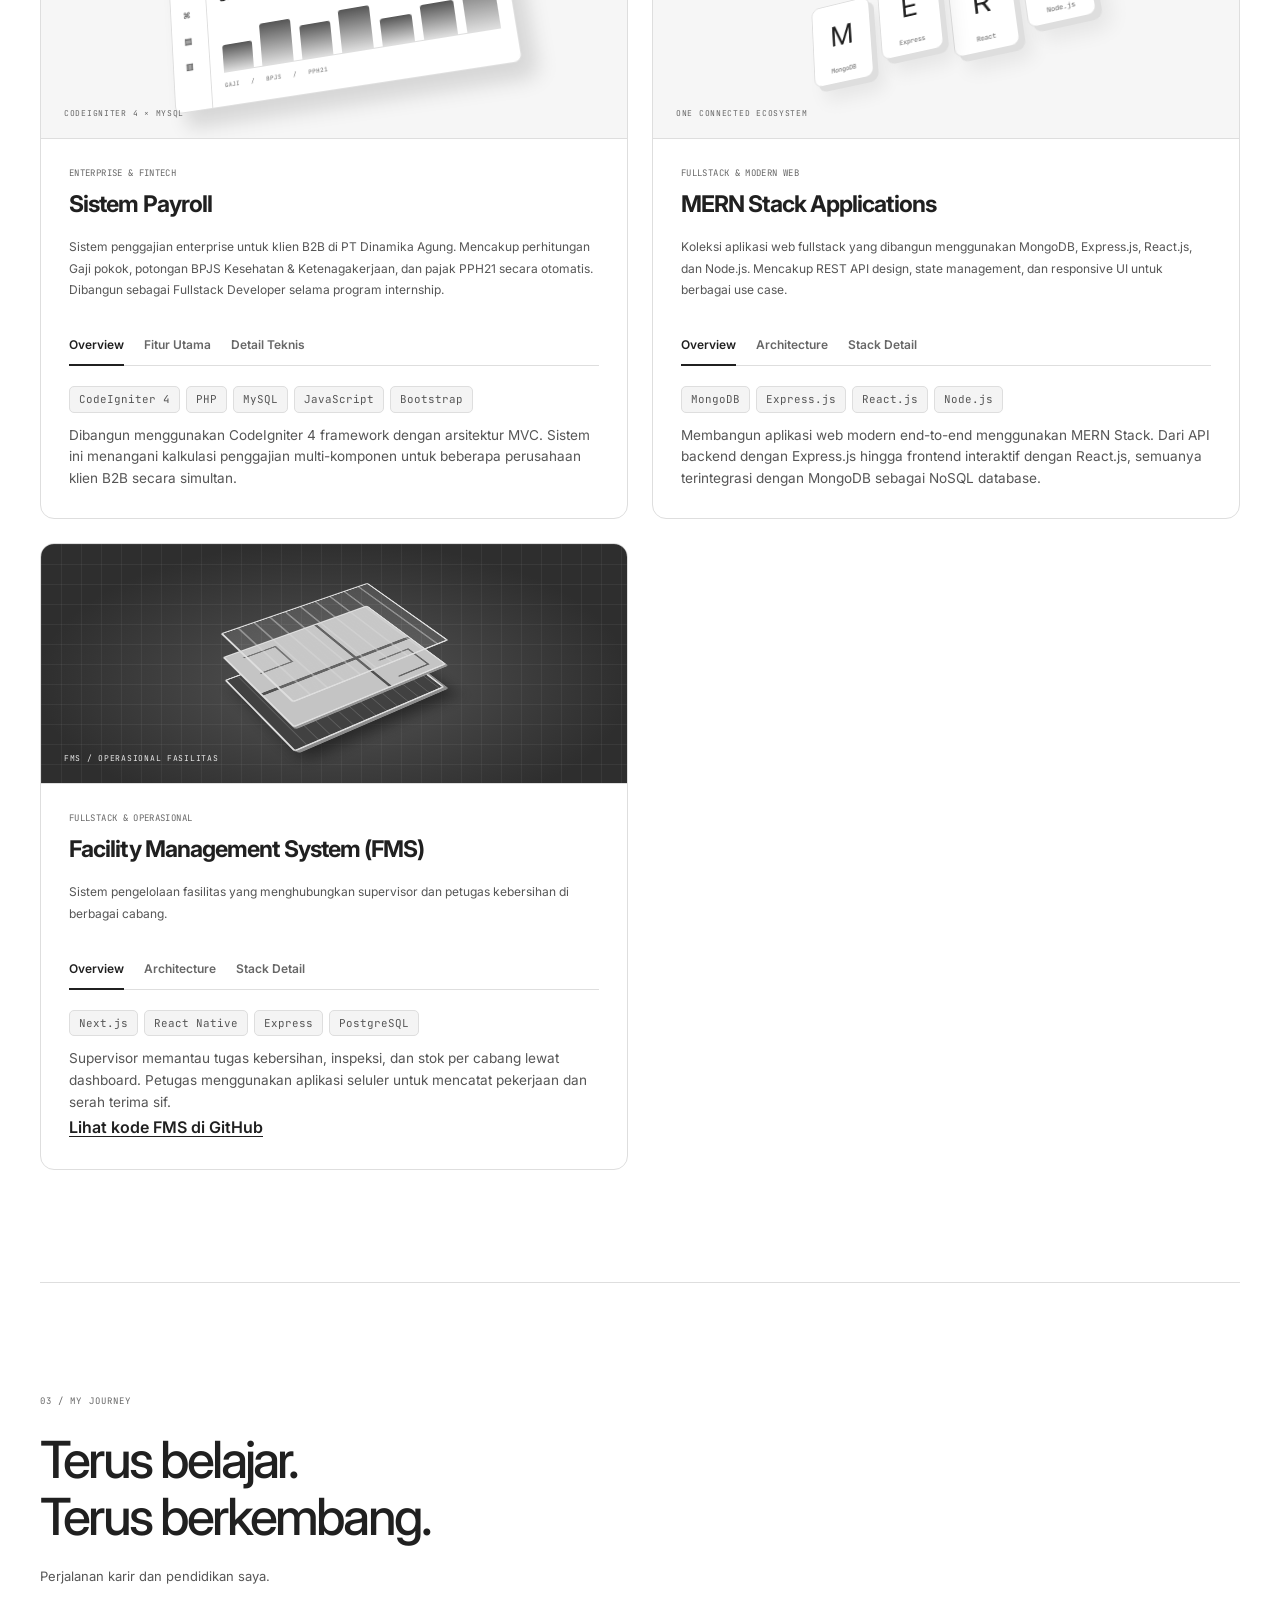
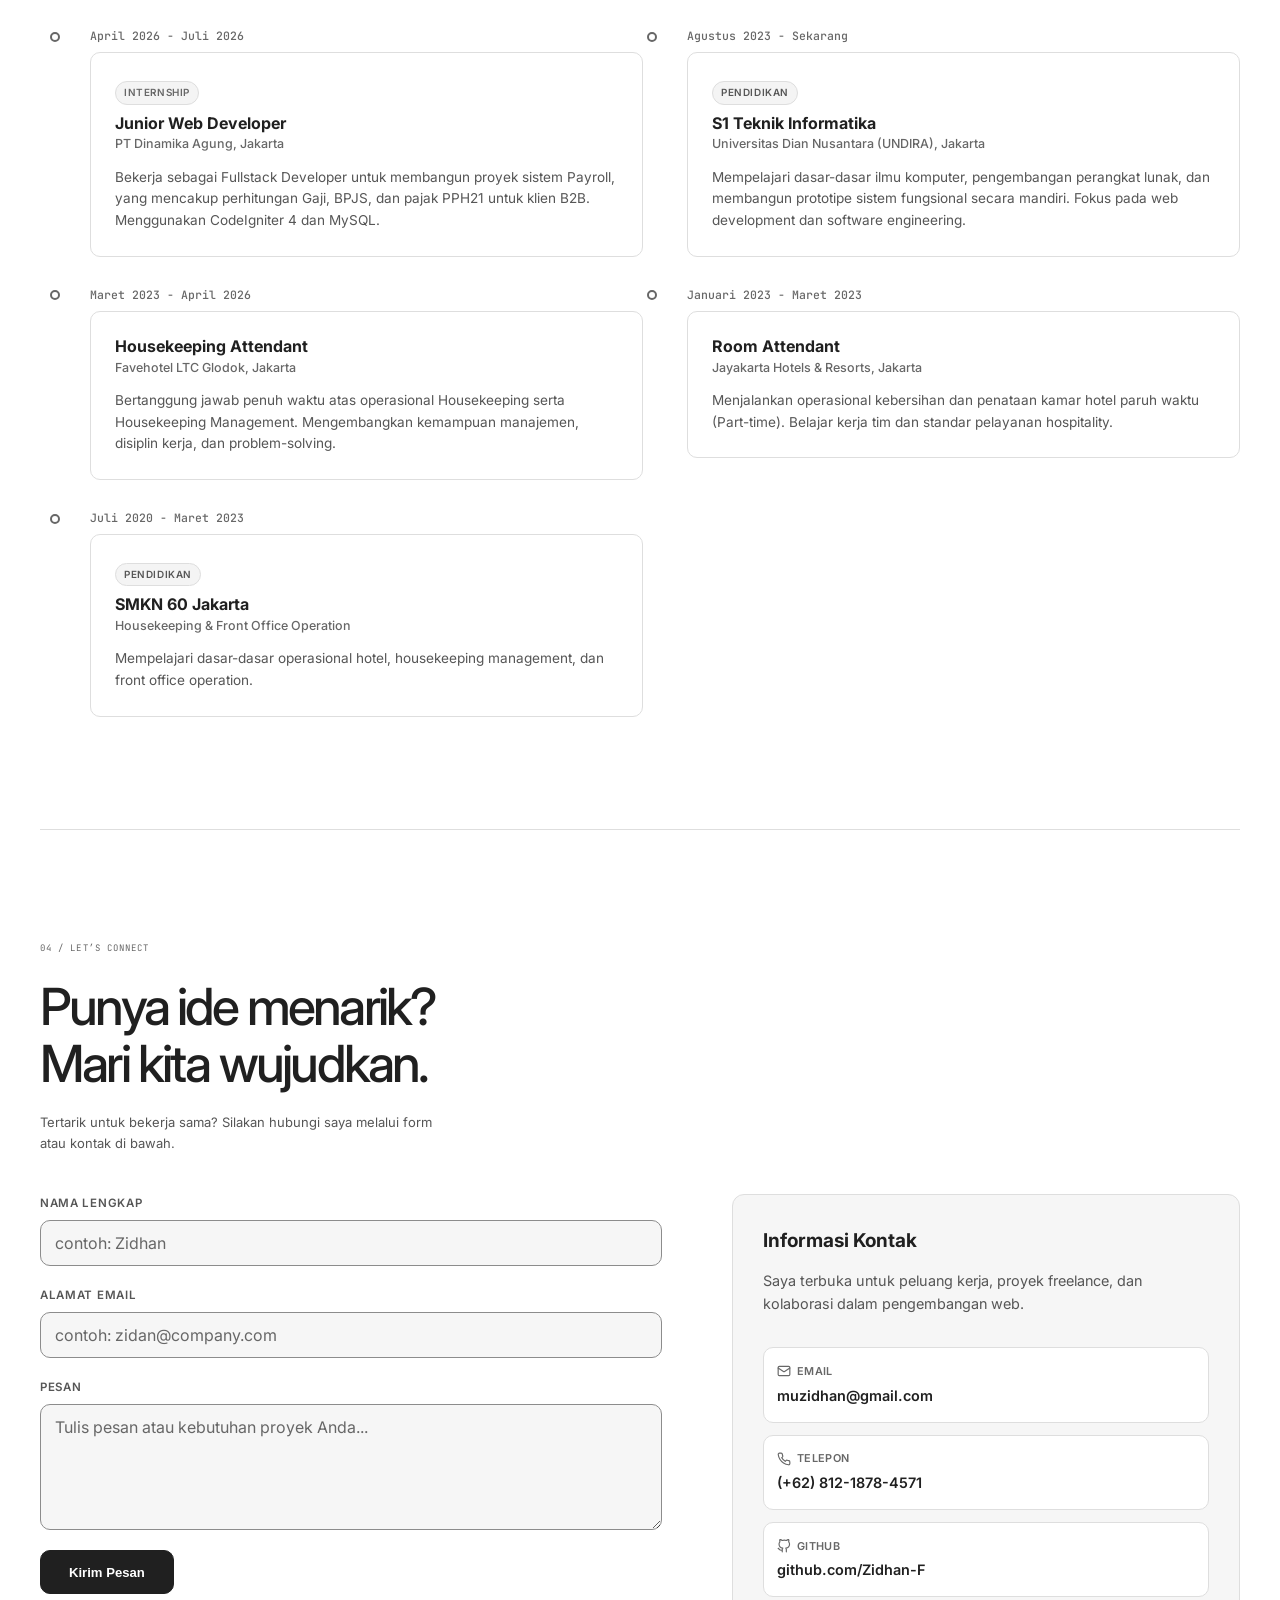
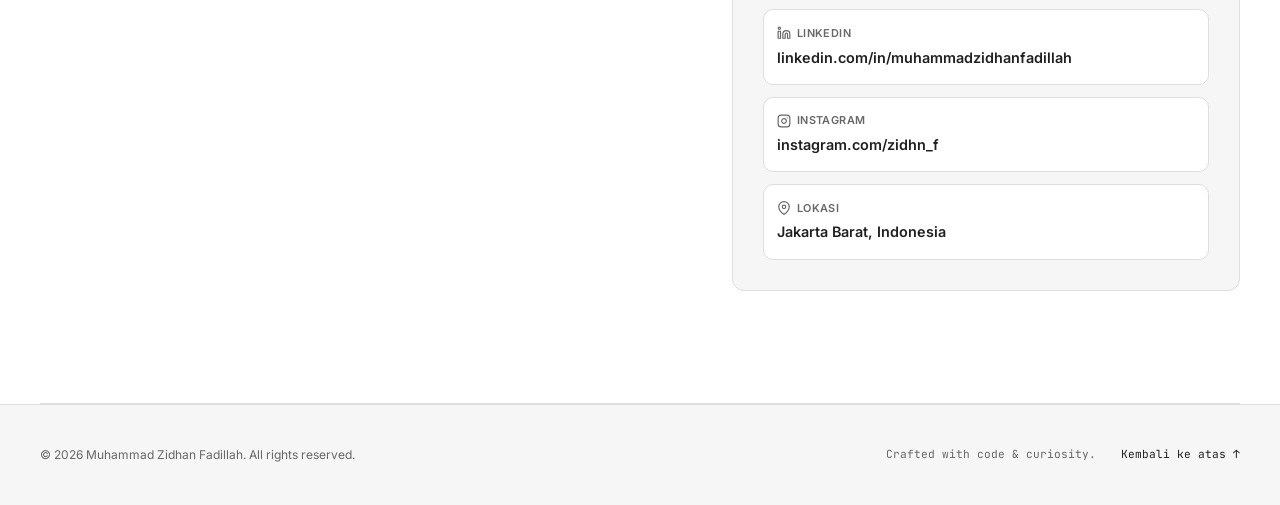
==== commit 63b78701: "Restore monochrome palette and add FMS project tabs" ====
--- a/index.html
+++ b/index.html
@@ -659,17 +659,43 @@
                             <div class="facility-slab floor-plan"></div>
                             <div class="facility-slab canopy"></div>
                         </div>
-                        <span class="art-caption">FMS / LARAVEL</span>
+                        <span class="art-caption">FMS / OPERASIONAL FASILITAS</span>
                     </div>
                     <div class="project-meta">
                         <span class="project-category">Fullstack &amp; Operasional</span>
                         <h3 class="project-name">Facility Management System (FMS)</h3>
                     </div>
-                    <p class="project-desc">Aplikasi web untuk pengelolaan fasilitas yang dibangun dengan framework Laravel.</p>
-                    <ul class="tech-tags">
-                        <li>Laravel</li>
-                        <li>PHP</li>
-                    </ul>
+                    <p class="project-desc">Sistem pengelolaan fasilitas yang menghubungkan supervisor dan petugas kebersihan di berbagai cabang.</p>
+                    <div class="tab-container">
+                        <div class="tab-nav" role="tablist" aria-label="Detail Facility Management System">
+                            <button type="button" class="tab-btn active" data-tab="fms-overview" role="tab" aria-selected="true">Overview</button>
+                            <button type="button" class="tab-btn" data-tab="fms-architecture" role="tab" aria-selected="false">Architecture</button>
+                            <button type="button" class="tab-btn" data-tab="fms-stack" role="tab" aria-selected="false">Stack Detail</button>
+                        </div>
+                        <div class="tab-panel active" id="fms-overview" role="tabpanel">
+                            <ul class="tech-tags"><li>Next.js</li><li>React Native</li><li>Express</li><li>PostgreSQL</li></ul>
+                            <p class="tab-text">Supervisor memantau tugas kebersihan, inspeksi, dan stok per cabang lewat dashboard. Petugas menggunakan aplikasi seluler untuk mencatat pekerjaan dan serah terima sif.</p>
+                            <a class="inline-link" href="https://github.com/Zidhan-F/fasilitas-manajemen-sistem">Lihat kode FMS di GitHub</a>
+                        </div>
+                        <div class="tab-panel" id="fms-architecture" role="tabpanel">
+                            <div class="db-schema-visual">
+                                <div class="schema-table"><span class="table-name">Klien</span><span class="table-col">Dashboard web</span><span class="table-col">Aplikasi petugas</span></div>
+                                <span class="schema-arrow" aria-hidden="true">&rarr;</span>
+                                <div class="schema-table"><span class="table-name">REST API</span><span class="table-col">Hak akses</span><span class="table-col">Sinkronisasi</span></div>
+                                <span class="schema-arrow" aria-hidden="true">&rarr;</span>
+                                <div class="schema-table"><span class="table-name">PostgreSQL</span><span class="table-col">Data cabang</span><span class="table-col">Catatan tugas</span></div>
+                            </div>
+                            <p class="tab-text">Kedua klien mengakses API yang sama. Saat luring, aplikasi petugas mengantrekan perubahan tugas. Saat sinkronisasi, aplikasi mengirim antrean itu ke server lalu mengambil pembaruan terbaru.</p>
+                        </div>
+                        <div class="tab-panel" id="fms-stack" role="tabpanel">
+                            <div class="metrics-widget">
+                                <div class="widget-row"><span class="widget-key">Dashboard</span><span class="widget-val font-mono text-sm">Next.js · React</span></div>
+                                <div class="widget-row"><span class="widget-key">Aplikasi petugas</span><span class="widget-val font-mono text-sm">React Native · Expo</span></div>
+                                <div class="widget-row"><span class="widget-key">API</span><span class="widget-val font-mono text-sm">Node.js · Express</span></div>
+                                <div class="widget-row"><span class="widget-key">Data</span><span class="widget-val font-mono text-sm">PostgreSQL · Prisma</span></div>
+                            </div>
+                        </div>
+                    </div>
                 </article>
 
             </div>
--- a/style.css
+++ b/style.css
@@ -3,17 +3,17 @@
    =========================== */
 :root {
     --bg-primary: #ffffff;
-    --bg-secondary: #f9fafb;
-    --bg-tertiary: #f3f4f6;
-    --text-primary: #111827;
-    --text-secondary: #4b5563;
-    --text-muted: #5f6672;          /* 5.26:1 di atas bg-tertiary (AA) */
-    --border-color: #e5e7eb;        /* garis dekoratif */
+    --bg-secondary: #fafafa;
+    --bg-tertiary: #f4f4f4;
+    --text-primary: #181818;
+    --text-secondary: #545454;
+    --text-muted: #656565;
+    --border-color: #e7e7e7;        /* garis dekoratif */
     --border-color-hover: #a3a3a3;
-    --border-strong: #878d97;       /* batas kontrol form, >= 3:1 (WCAG 1.4.11) */
-    --focus-ring: #111827;
-    --danger: #dc2626;              /* 4.62:1 di atas bg-secondary */
-    --success: #15803d;
+    --border-strong: #8c8c8c;       /* batas kontrol form, >= 3:1 (WCAG 1.4.11) */
+    --focus-ring: #181818;
+    --danger: #4d4d4d;
+    --success: #646464;
     --code-color: rgba(18, 18, 18, 0.03);
     --shadow-sm: 0 1px 2px rgba(0, 0, 0, 0.04);
     --shadow-md: 0 4px 12px -2px rgba(0, 0, 0, 0.06), 0 2px 6px -1px rgba(0, 0, 0, 0.04);
@@ -34,19 +34,19 @@
 
 /* Dark Theme */
 [data-theme="dark"] {
-    --bg-primary: #0a0a0b;
-    --bg-secondary: #111113;
-    --bg-tertiary: #1a1a1d;
-    --text-primary: #f3f4f6;
-    --text-secondary: #a1a1aa;
-    --text-muted: #8b8b94;          /* 5.14:1 di atas bg-tertiary (AA) */
-    --border-color: #27272a;
-    --border-color-hover: #3f3f46;
-    --border-strong: #6b6b75;
-    --focus-ring: #f3f4f6;
-    --danger: #f87171;
-    --success: #22c55e;
-    --code-color: rgba(243, 244, 246, 0.02);
+    --bg-primary: #0a0a0a;
+    --bg-secondary: #111111;
+    --bg-tertiary: #1a1a1a;
+    --text-primary: #f4f4f4;
+    --text-secondary: #a2a2a2;
+    --text-muted: #8c8c8c;
+    --border-color: #272727;
+    --border-color-hover: #404040;
+    --border-strong: #6c6c6c;
+    --focus-ring: #f4f4f4;
+    --danger: #8e8e8e;
+    --success: #9b9b9b;
+    --code-color: rgba(244, 244, 244, 0.02);
     --shadow-sm: 0 1px 2px rgba(0, 0, 0, 0.5);
     --shadow-md: 0 4px 12px -2px rgba(0, 0, 0, 0.4);
     --shadow-lg: 0 10px 25px -5px rgba(0, 0, 0, 0.5);
@@ -181,7 +181,7 @@
 }
 
 [data-theme="dark"] .navbar {
-    background-color: rgba(10, 10, 11, 0.85);
+    background-color: rgba(10, 10, 10, 0.85);
 }
 
 .navbar.scrolled {
@@ -926,9 +926,9 @@
     background-color: var(--border-color);
 }
 
-.term-btn.close { background-color: #ef444480; }
-.term-btn.minimize { background-color: #eab30880; }
-.term-btn.maximize { background-color: #22c55e80; }
+.term-btn.close { background-color: #68686880; }
+.term-btn.minimize { background-color: #b2b2b280; }
+.term-btn.maximize { background-color: #9b9b9b80; }
 
 .terminal-title {
     font-family: var(--font-mono);
@@ -970,7 +970,7 @@
     word-break: break-all;
 }
 
-.terminal-log.log-error { color: #ef4444; }
+.terminal-log.log-error { color: var(--text-primary); }
 .terminal-log.log-success { color: var(--text-primary); font-weight: 500; }
 
 .terminal-input-line {
@@ -1482,28 +1482,3 @@
 }
 
 .inline-link:hover { text-decoration-thickness: 2px; }
-
-/* ===========================
-   Sedang Didalami (minat belajar)
-   Border putus-putus membedakannya dari skill yang sudah dikuasai.
-   =========================== */
-.learning-skills {
-    border: 1px dashed var(--border-strong);
-    border-radius: var(--radius-lg);
-    padding: 1.75rem;
-    margin-bottom: 1.5rem;
-}
-
-.learning-desc {
-    font-size: 0.85rem;
-    color: var(--text-secondary);
-    margin: -0.5rem 0 1rem;
-}
-
-ul.skill-tags { list-style: none; }
-
-.skill-tag-learning {
-    background-color: transparent;
-    border-style: dashed;
-    border-color: var(--border-strong);
-}
--- a/experience.css
+++ b/experience.css
@@ -1,6 +1,6 @@
 /* Portfolio 2026 — monochrome, spatial, and progressively enhanced. */
-:root { --container-max: 1280px; --nav-height: 80px; --radius: 10px; --radius-lg: 16px; --text-primary: #202020; --text-secondary: #565656; --text-muted: #676767; --bg-secondary: #f6f6f4; --border-color: #dededb; --scene-paper: #fff; --scene-ink: #262626; }
-[data-theme="dark"] { --bg-primary: #111212; --bg-secondary: #191a1a; --bg-tertiary: #232424; --text-primary: #efefea; --text-secondary: #b8b8b2; --text-muted: #a1a19b; --border-color: #343636; --scene-paper: #252727; --scene-ink: #ecece5; }
+:root { --container-max: 1280px; --nav-height: 80px; --radius: 10px; --radius-lg: 16px; --text-primary: #202020; --text-secondary: #565656; --text-muted: #676767; --bg-secondary: #f6f6f6; --border-color: #dedede; --scene-paper: #fff; --scene-ink: #262626; }
+[data-theme="dark"] { --bg-primary: #121212; --bg-secondary: #1a1a1a; --bg-tertiary: #242424; --text-primary: #efefef; --text-secondary: #b8b8b8; --text-muted: #a1a1a1; --border-color: #363636; --scene-paper: #272727; --scene-ink: #ebebeb; }
 body { overflow-x: clip; }
 ::selection { background: var(--text-primary); color: var(--bg-primary); }
 .reading-progress { position: fixed; top: 0; left: 0; height: 3px; width: 100%; transform: scaleX(0); transform-origin: left; background: var(--text-primary); z-index: 1100; }
@@ -148,14 +148,14 @@
 @media (min-width: 993px) and (max-width: 1200px) { .hero-visual { overflow: clip; padding-top: 16px; }.scene-grid { inset: 0; } }
 @media (max-width: 700px) { .hero-subtitle br { display: initial; }.hero-cta .btn { flex: 1; gap: 10px; padding: 13px 10px; white-space: nowrap; font-size: 10px; }.code-cube { top: 42px; scale: .85; }.floating-label { display: none; } }
 
-/* Brushed metal, drafting lines and a single signal colour across the models. */
+/* Grayscale metal and drafting lines across the models. */
 :root {
-    --spatial-accent: #13745e;
-    --spatial-tint: #c9e7dc;
+    --spatial-accent: #5e5e5e;
+    --spatial-tint: #e0e0e0;
 }
 [data-theme="dark"] {
-    --spatial-accent: #8cdec0;
-    --spatial-tint: #28433b;
+    --spatial-accent: #cacaca;
+    --spatial-tint: #3d3d3d;
 }
 .dev-scene::before {
     content: "";
@@ -199,20 +199,20 @@
 .workspace-bar { background: linear-gradient(105deg, var(--spatial-tint), transparent 70%); border-radius: 11px 11px 0 0; }
 .availability-dot, .tiny-dot { background: var(--spatial-accent); }
 #scene-stack { color: var(--spatial-accent); }
-.cube-face { background: linear-gradient(135deg, #f4fff9, #9eb7ae 51%, #dce8e1); border-color: #748d83; }
-.cube-right, .cube-left { background: linear-gradient(125deg, #57756a, #273c34); color: #f2fff8; }
-.cube-top { background: linear-gradient(150deg, #effff6, #b2ddcb); }
+.cube-face { background: linear-gradient(135deg, #fcfcfc, #b1b1b1 51%, #e5e5e5); border-color: #878787; }
+.cube-right, .cube-left { background: linear-gradient(125deg, #6e6e6e, #373737); color: #fcfcfc; }
+.cube-top { background: linear-gradient(150deg, #fbfbfb, #d3d3d3); }
 
 .facility-art {
     display: grid;
     place-items: center;
-    background-color: #16352f;
-    background-image: linear-gradient(#98d9b812 1px, transparent 1px),
-                      linear-gradient(90deg, #98d9b812 1px, transparent 1px),
-                      radial-gradient(ellipse at 50% 58%, #335f50, transparent 72%);
+    background-color: #2e2e2e;
+    background-image: linear-gradient(#c9c9c912 1px, transparent 1px),
+                      linear-gradient(90deg, #c9c9c912 1px, transparent 1px),
+                      radial-gradient(ellipse at 50% 58%, #555555, transparent 72%);
     background-size: 20px 20px, 20px 20px, auto;
 }
-.facility-art .art-caption { color: #d5f1e4; }
+.facility-art .art-caption { color: #eaeaea; }
 .facility-model {
     position: relative;
     width: min(42%, 176px);
@@ -223,33 +223,33 @@
 .facility-slab {
     position: absolute;
     inset: 0;
-    border: 2px solid #bfe8d6;
+    border: 2px solid #dedede;
     border-radius: 3px;
 }
 .foundation {
-    background: repeating-linear-gradient(90deg, #244a3e 0 12px, #436758 12px 13px);
-    box-shadow: 1px 2px #719583, 2px 4px #719583, 2px 16px 18px #081d16aa;
+    background: repeating-linear-gradient(90deg, #414141 0 12px, #5e5e5e 12px 13px);
+    box-shadow: 1px 2px #8c8c8c, 2px 4px #8c8c8c, 2px 16px 18px #181818aa;
 }
 .floor-plan {
     transform: translateZ(28px);
-    background-color: #a6ceba;
-    background-image: linear-gradient(90deg, transparent 61%, #365849 61% 63%, transparent 63%),
-                      linear-gradient(0deg, transparent 42%, #365849 42% 45%, transparent 45%);
-    box-shadow: 0 3px #789f8a;
+    background-color: #c4c4c4;
+    background-image: linear-gradient(90deg, transparent 61%, #505050 61% 63%, transparent 63%),
+                      linear-gradient(0deg, transparent 42%, #505050 42% 45%, transparent 45%);
+    box-shadow: 0 3px #959595;
 }
 .floor-plan::before, .floor-plan::after {
     content: "";
     position: absolute;
     width: 22%;
     height: 26%;
-    border: 2px solid #476e5b;
+    border: 2px solid #646464;
     border-left-color: transparent;
 }
 .floor-plan::before { top: 8%; left: 8%; }
 .floor-plan::after { bottom: 6%; right: 7%; }
 .canopy {
     transform: translateZ(56px);
-    background: repeating-linear-gradient(90deg, #bce8d523 0 16px, #b4e6cf85 16px 18px);
+    background: repeating-linear-gradient(90deg, #dddddd23 0 16px, #dadada85 16px 18px);
 }
 @media (prefers-reduced-motion: no-preference) {
     .dev-scene .orbit-track { animation: orbit-revolution 15s linear infinite; }
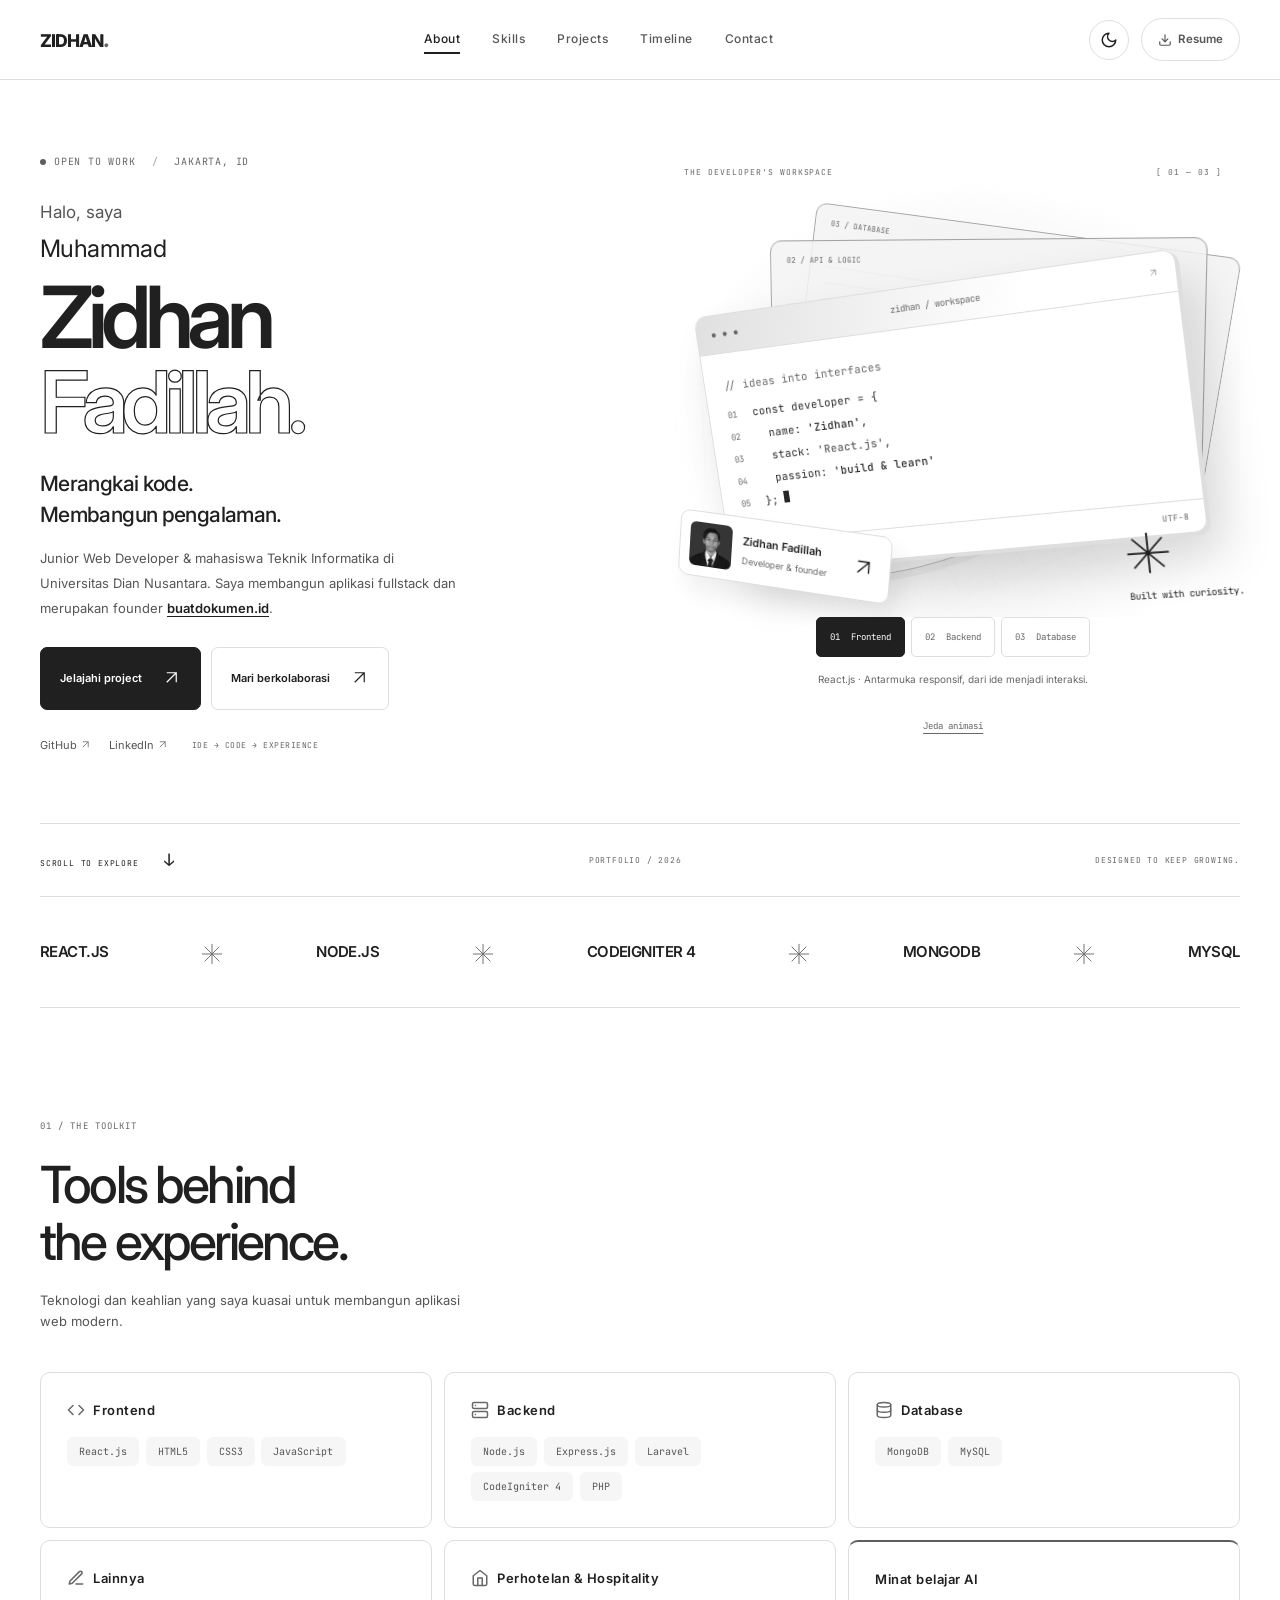
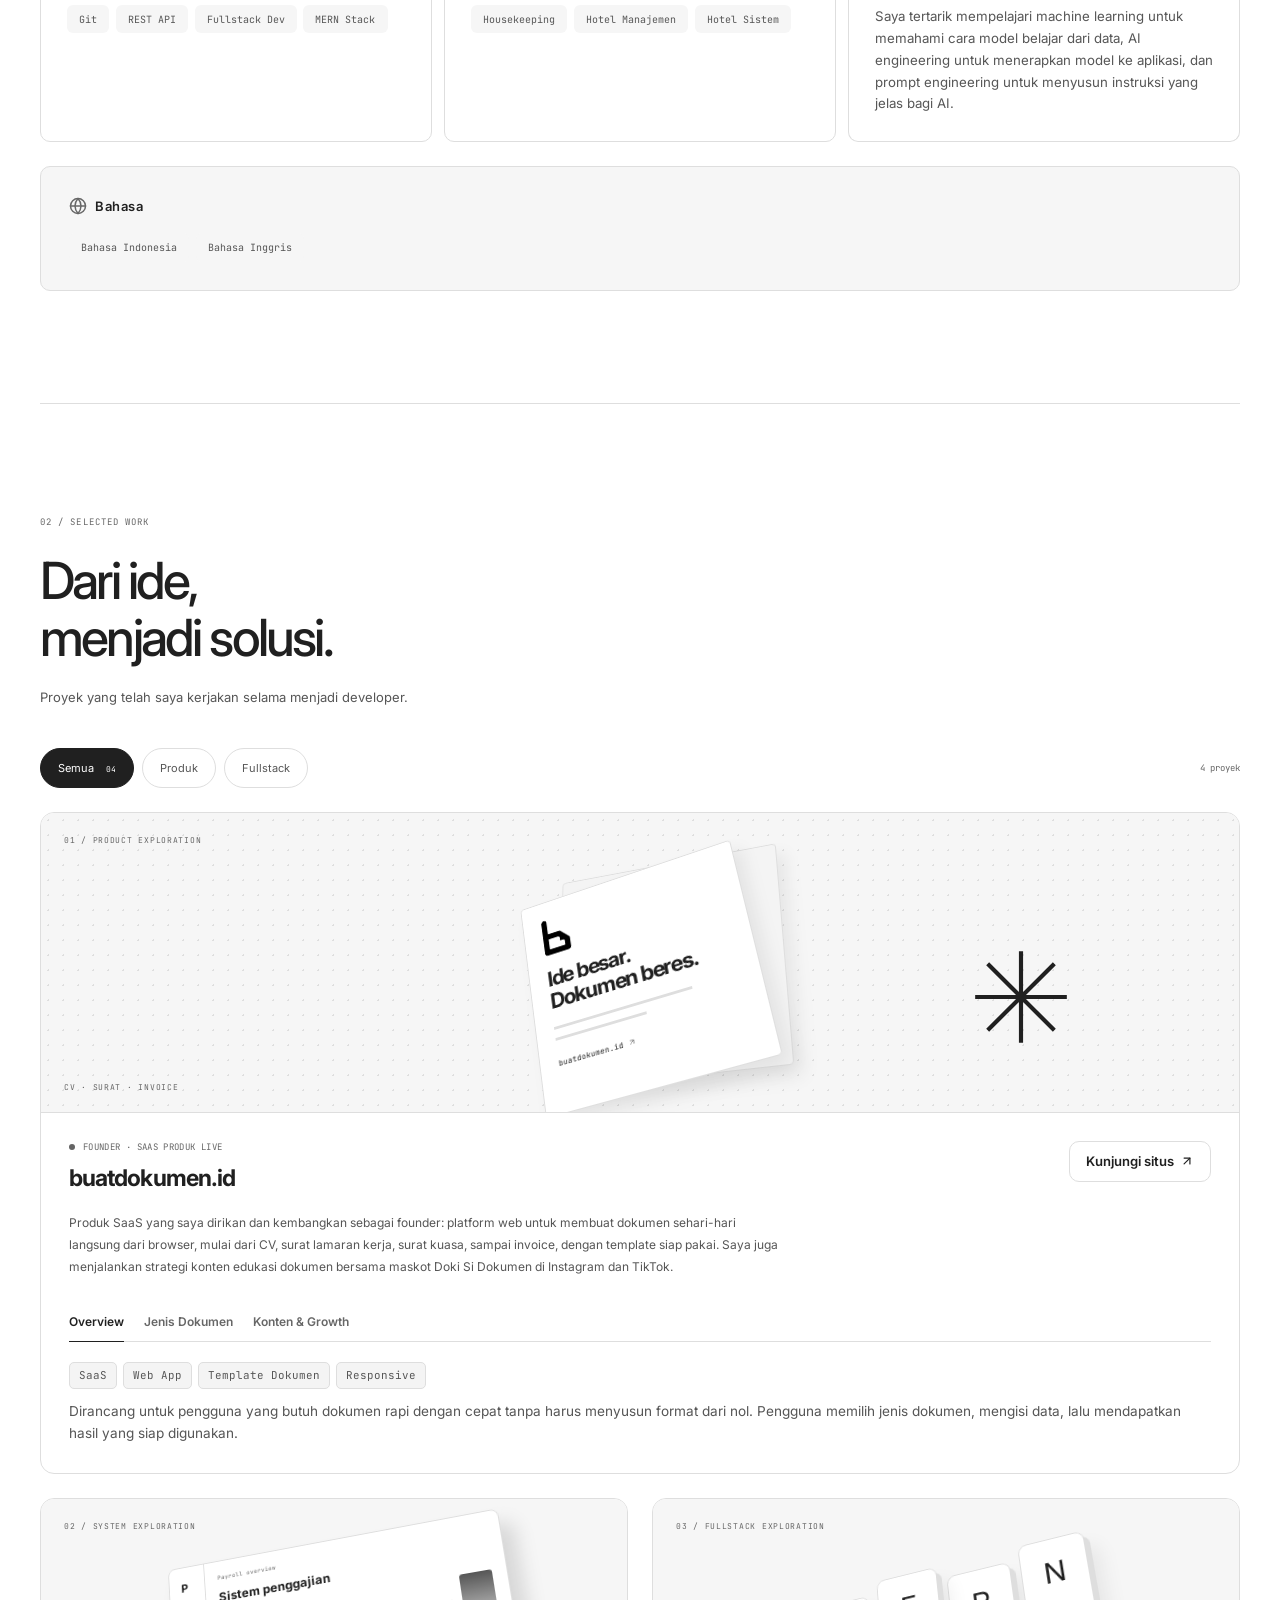
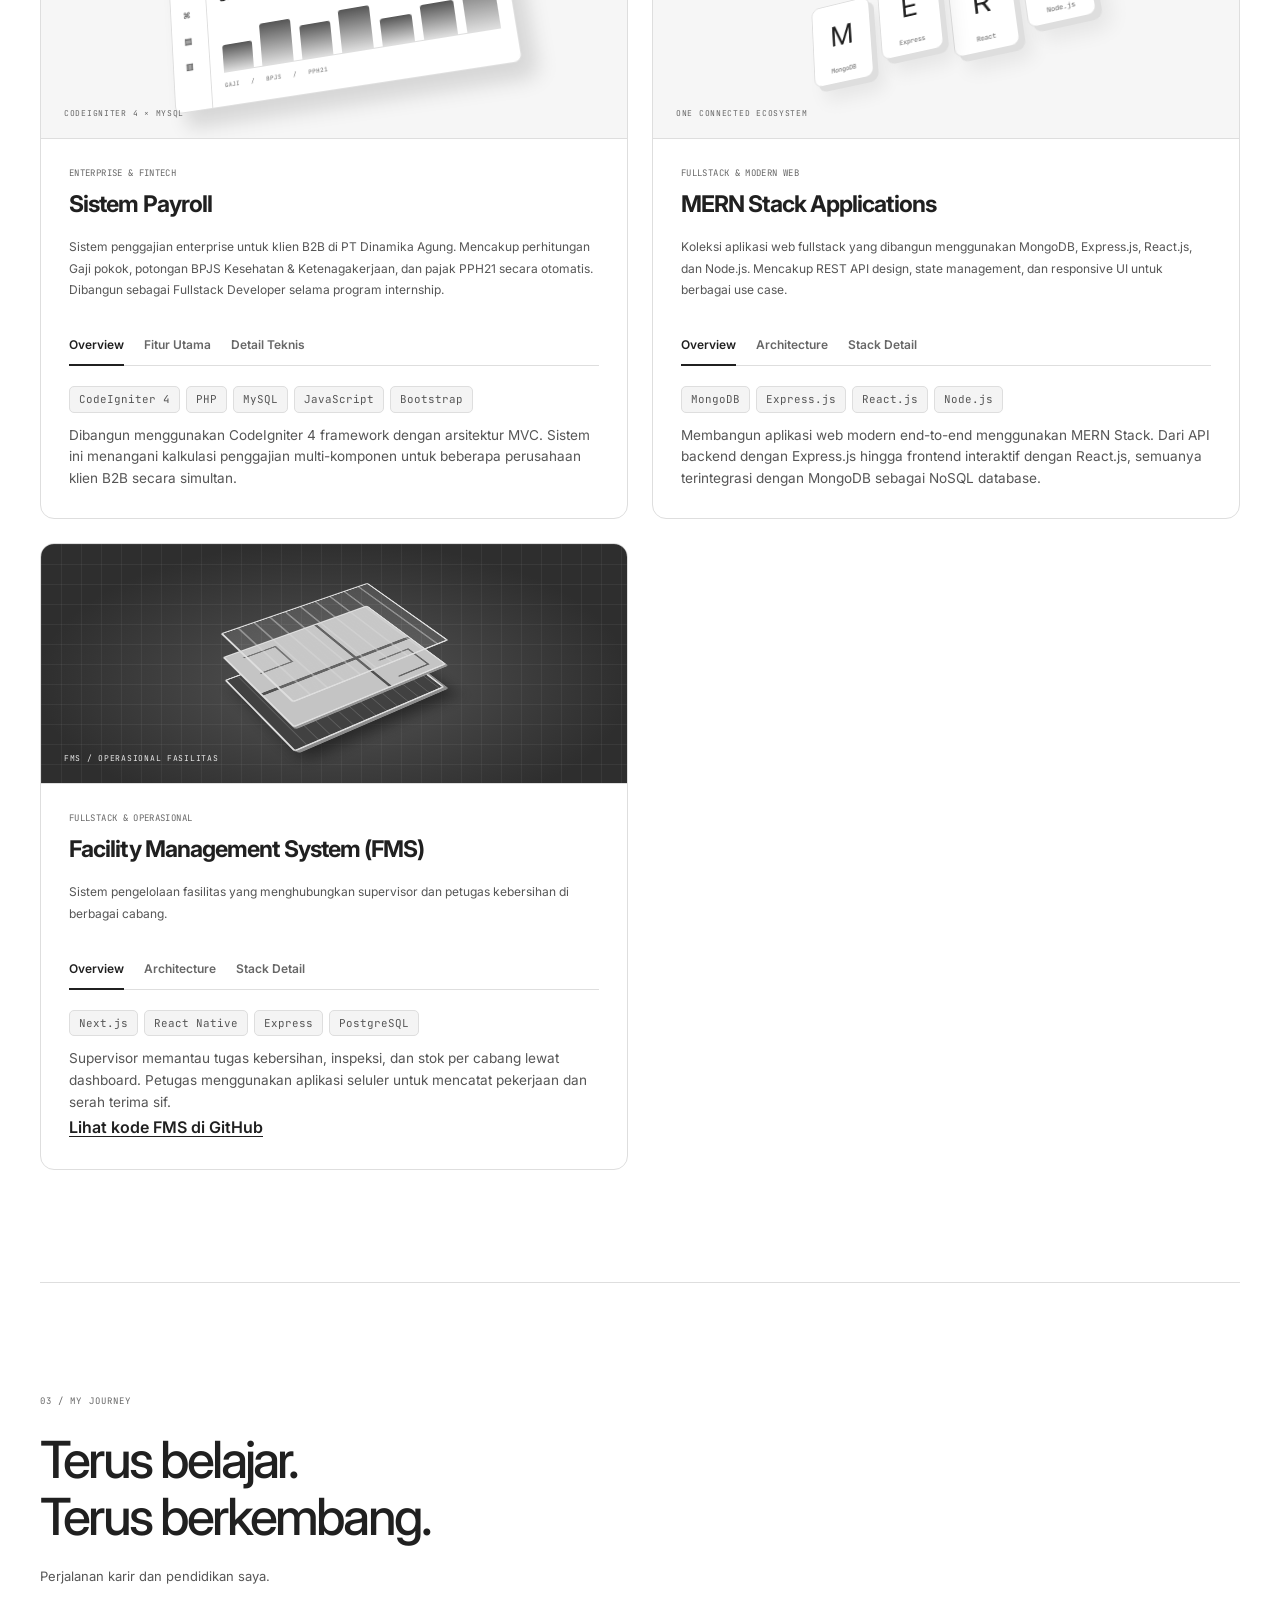
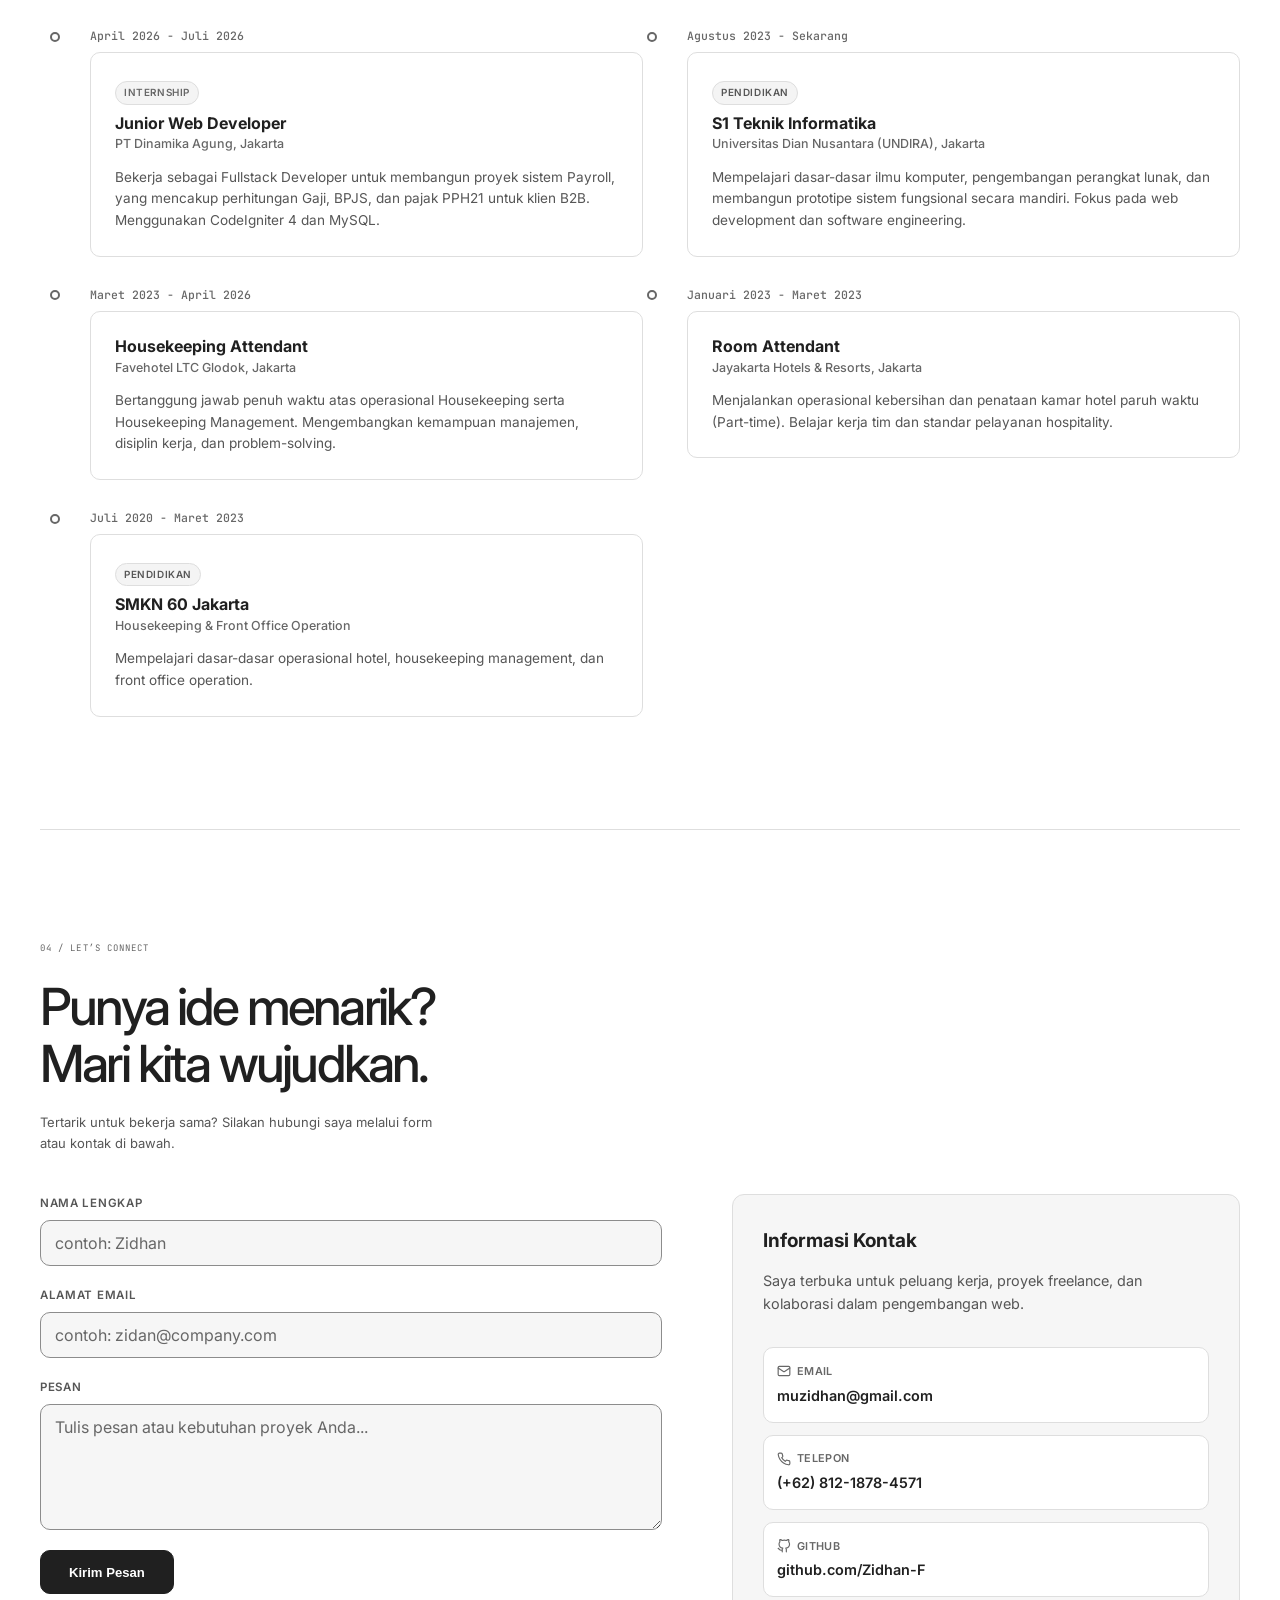
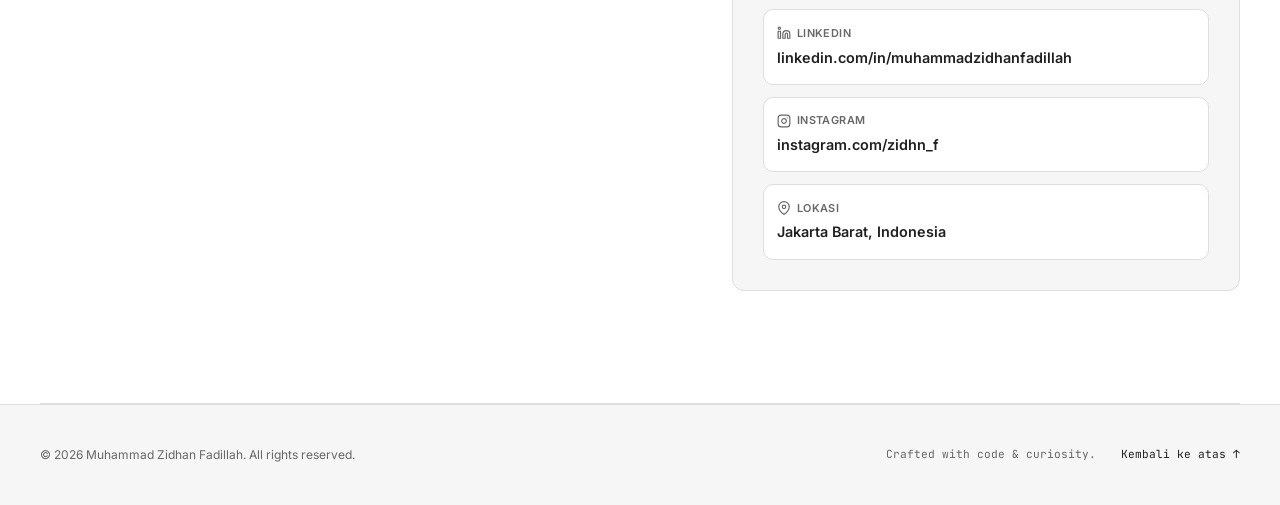
==== commit 8eca16a8: "Use supplied buatdokumen.id logo on featured project" ====
--- a/index.html
+++ b/index.html
@@ -374,7 +374,7 @@
 
                 <!-- Featured Project: buatdokumen.id -->
                 <article class="project-card project-featured reveal" id="project-buatdokumen" data-category="product">
-                    <div class="project-art document-art" aria-hidden="true"><span class="art-label">01 / PRODUCT EXPLORATION</span><div class="document-stack"><div class="paper paper-back"></div><div class="paper paper-front"><span class="paper-logo">b.</span><strong>Ide besar.<br>Dokumen beres.</strong><div class="paper-rule"></div><div class="paper-rule short"></div><span class="paper-bottom">buatdokumen.id <svg class="arrow-icon" aria-hidden="true" viewBox="0 0 24 24" fill="none" stroke="currentColor" stroke-width="1.5"><path d="M6 18 18 6M6 6h12v12"/></svg></span></div></div><span class="art-caption">CV · SURAT · INVOICE</span><span class="art-symbol"><svg class="asterisk-icon" aria-hidden="true" viewBox="0 0 48 48" fill="none" stroke="currentColor" stroke-width="2"><path d="M24 2v44M2 24h44M8 8l32 32M8 40 40 8"/></svg></span></div>
+                    <div class="project-art document-art" aria-hidden="true"><span class="art-label">01 / PRODUCT EXPLORATION</span><div class="document-stack"><div class="paper paper-back"></div><div class="paper paper-front"><span class="paper-logo"></span><strong>Ide besar.<br>Dokumen beres.</strong><div class="paper-rule"></div><div class="paper-rule short"></div><span class="paper-bottom">buatdokumen.id <svg class="arrow-icon" aria-hidden="true" viewBox="0 0 24 24" fill="none" stroke="currentColor" stroke-width="1.5"><path d="M6 18 18 6M6 6h12v12"/></svg></span></div></div><span class="art-caption">CV · SURAT · INVOICE</span><span class="art-symbol"><svg class="asterisk-icon" aria-hidden="true" viewBox="0 0 48 48" fill="none" stroke="currentColor" stroke-width="2"><path d="M24 2v44M2 24h44M8 8l32 32M8 40 40 8"/></svg></span></div>
                     <div class="project-featured-head">
                         <div class="project-meta">
                             <span class="project-category">Founder &middot; SaaS Produk Live</span>
--- a/experience.css
+++ b/experience.css
@@ -109,7 +109,18 @@
 .project-card:hover .document-stack { transform: translate(-50%, -47%) rotateX(12deg) rotateY(-10deg) rotateZ(-5deg); }
 .paper { position: absolute; inset: 0; border: 1px solid var(--border-color); border-radius: 4px; background: var(--scene-paper); box-shadow: 8px 12px 18px #0001; padding: 20px; }
 .paper-back { transform: translateZ(-22px) translate(25px, -12px) rotateZ(9deg); background: var(--bg-tertiary); }
-.paper-logo { font-size: 30px; font-weight: 700; letter-spacing: -.1em; }
+.paper-logo {
+    display: block;
+    width: 32px;
+    height: 44px;
+    background: url("buatdokumen-logo.jpeg") 53% 50% / 178% auto no-repeat;
+    filter: grayscale(1) contrast(1.25);
+    mix-blend-mode: multiply;
+}
+[data-theme="dark"] .paper-logo {
+    filter: grayscale(1) contrast(1.25) invert(1);
+    mix-blend-mode: screen;
+}
 .paper strong { display: block; font-size: 23px; letter-spacing: -.055em; line-height: 1.1; margin: 14px 0; }
 .paper-rule { width: 75%; height: 3px; margin-top: 9px; background: var(--border-color); }.paper-rule.short { width: 50%; }
 .paper-bottom { display: block; font: 8px var(--font-mono); margin-top: 19px; }
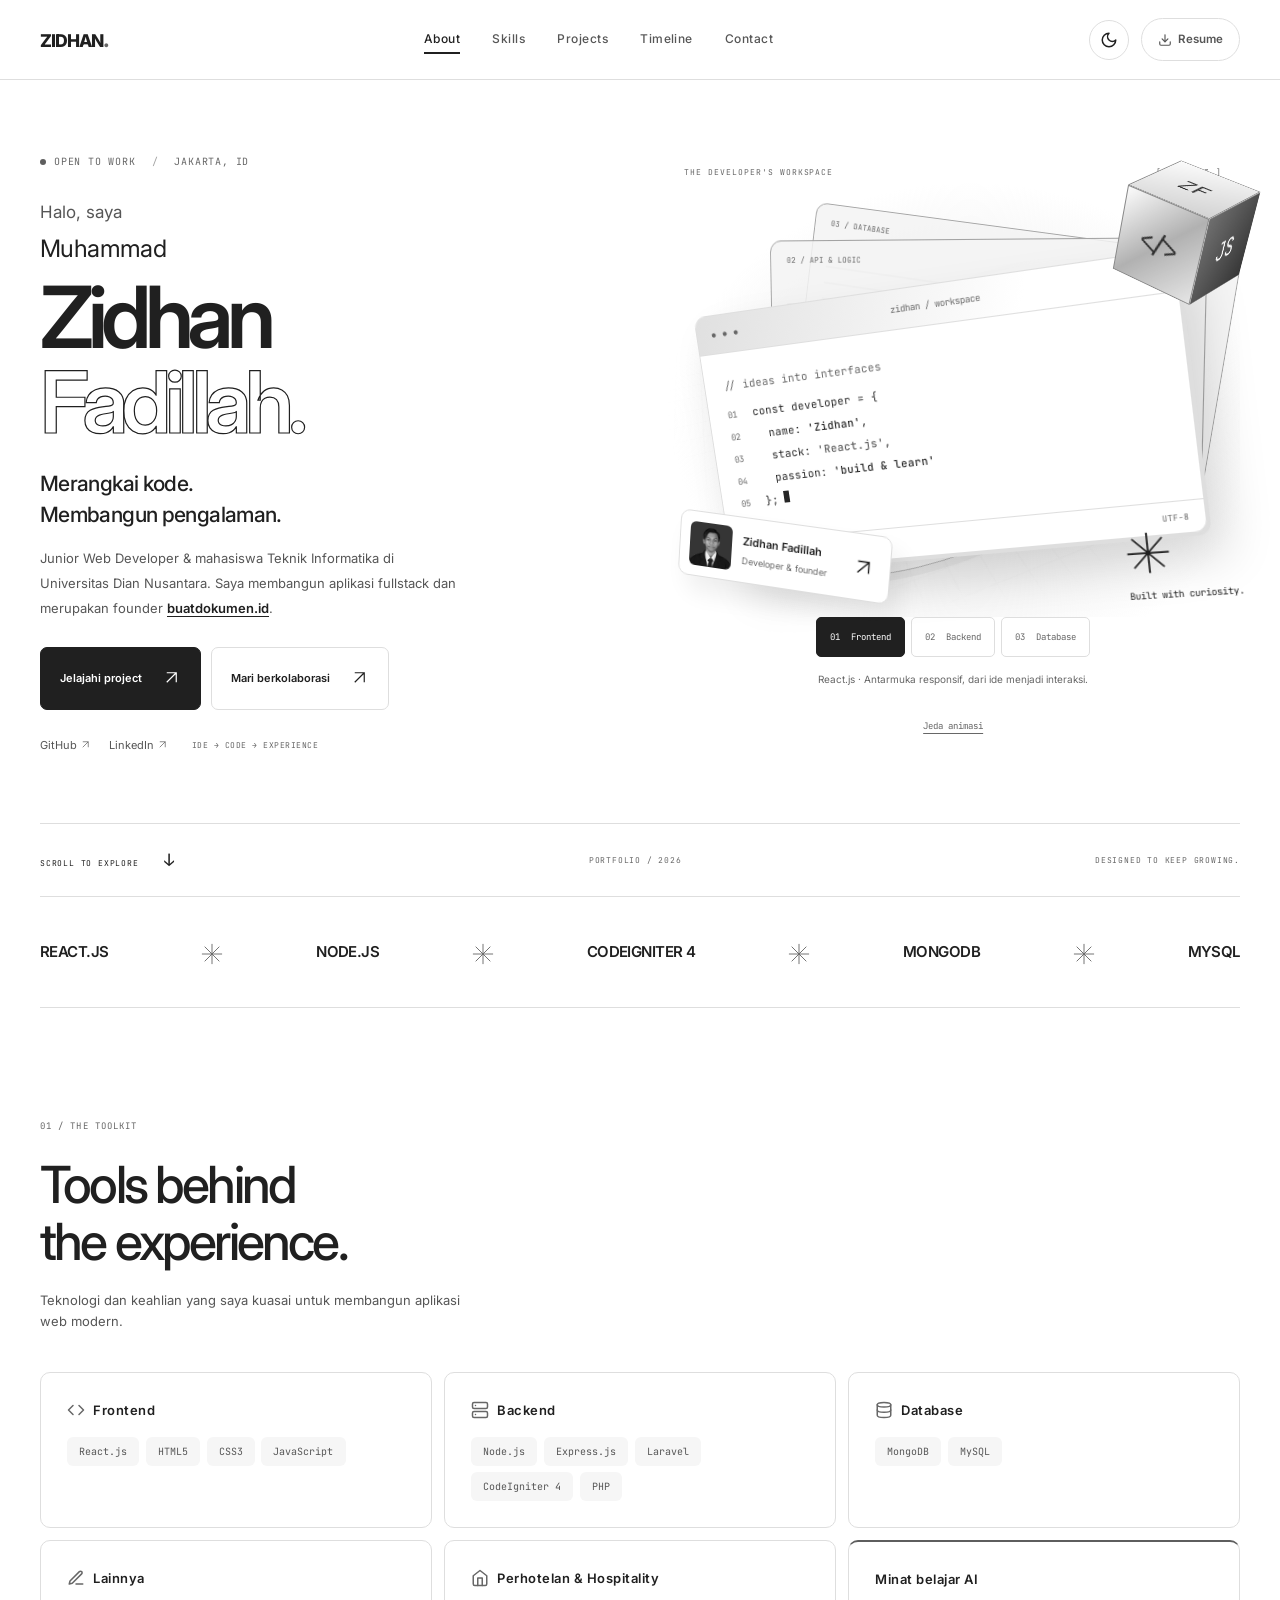
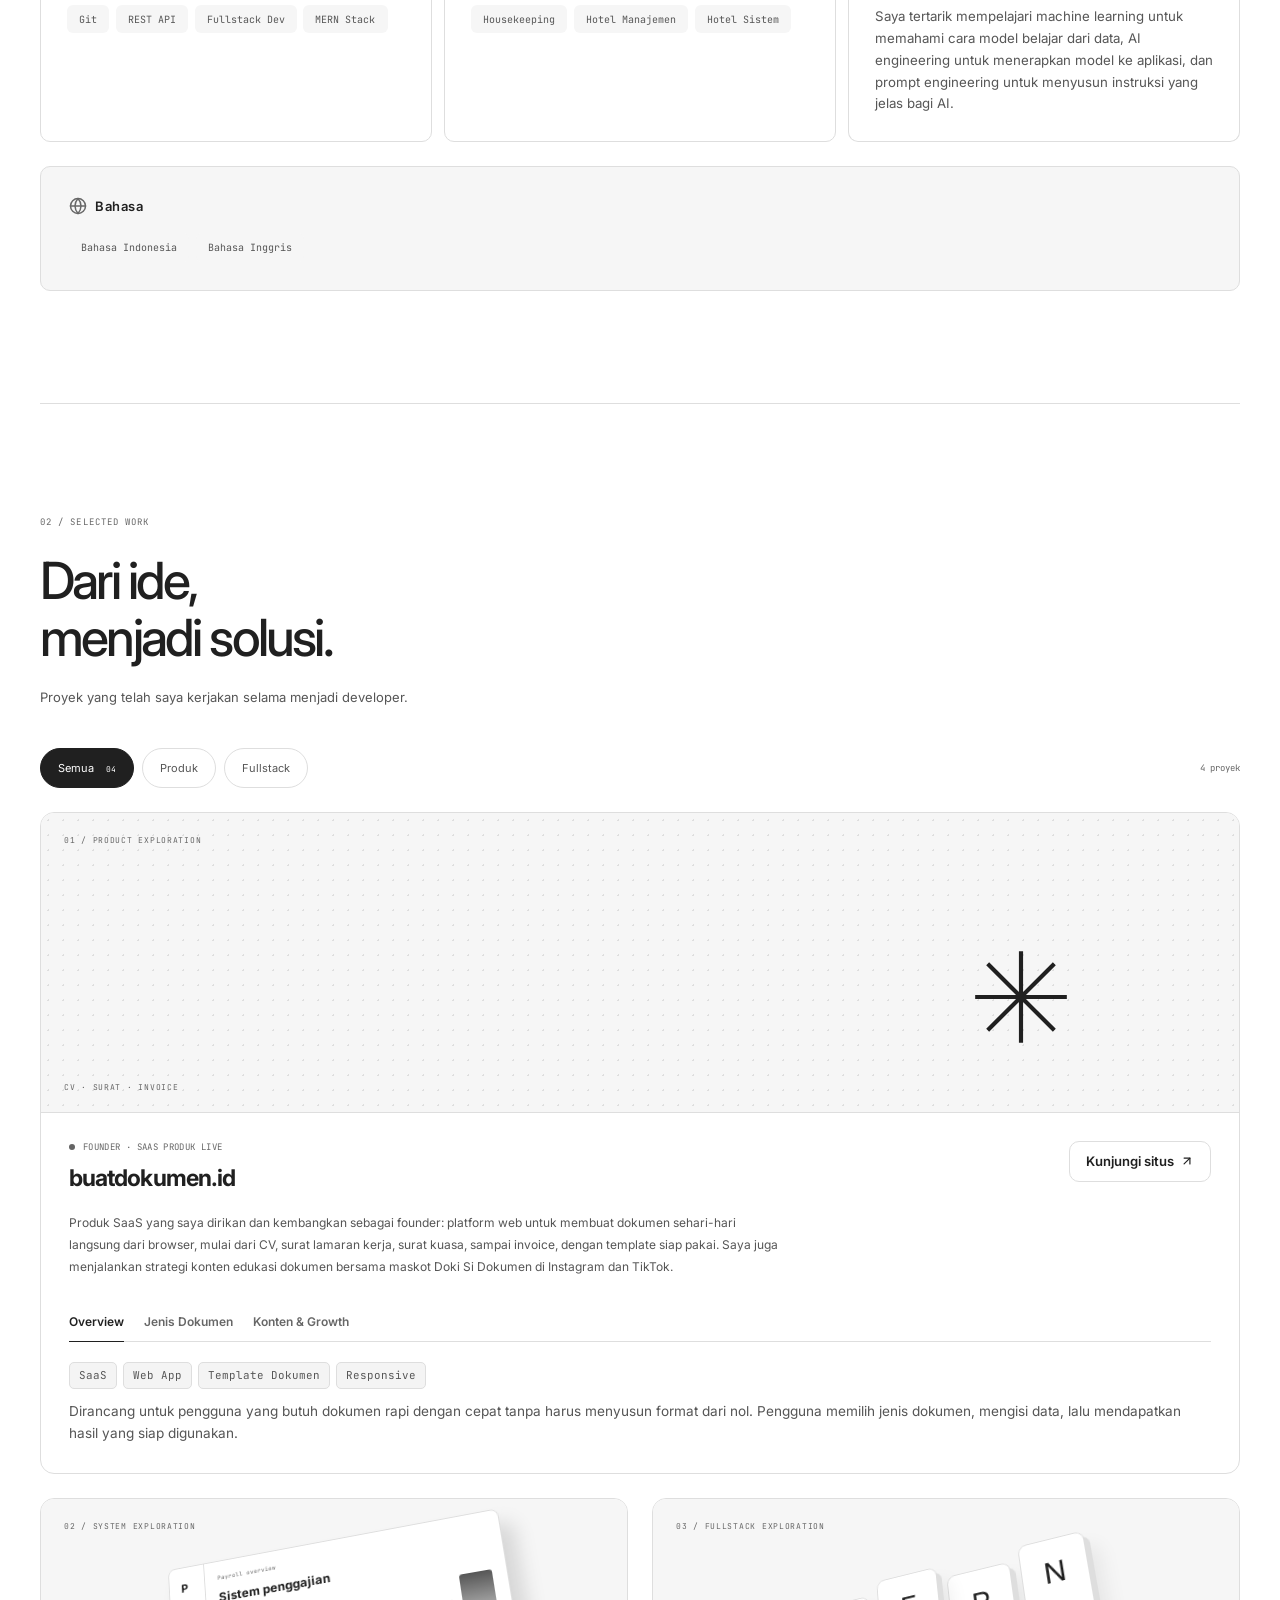
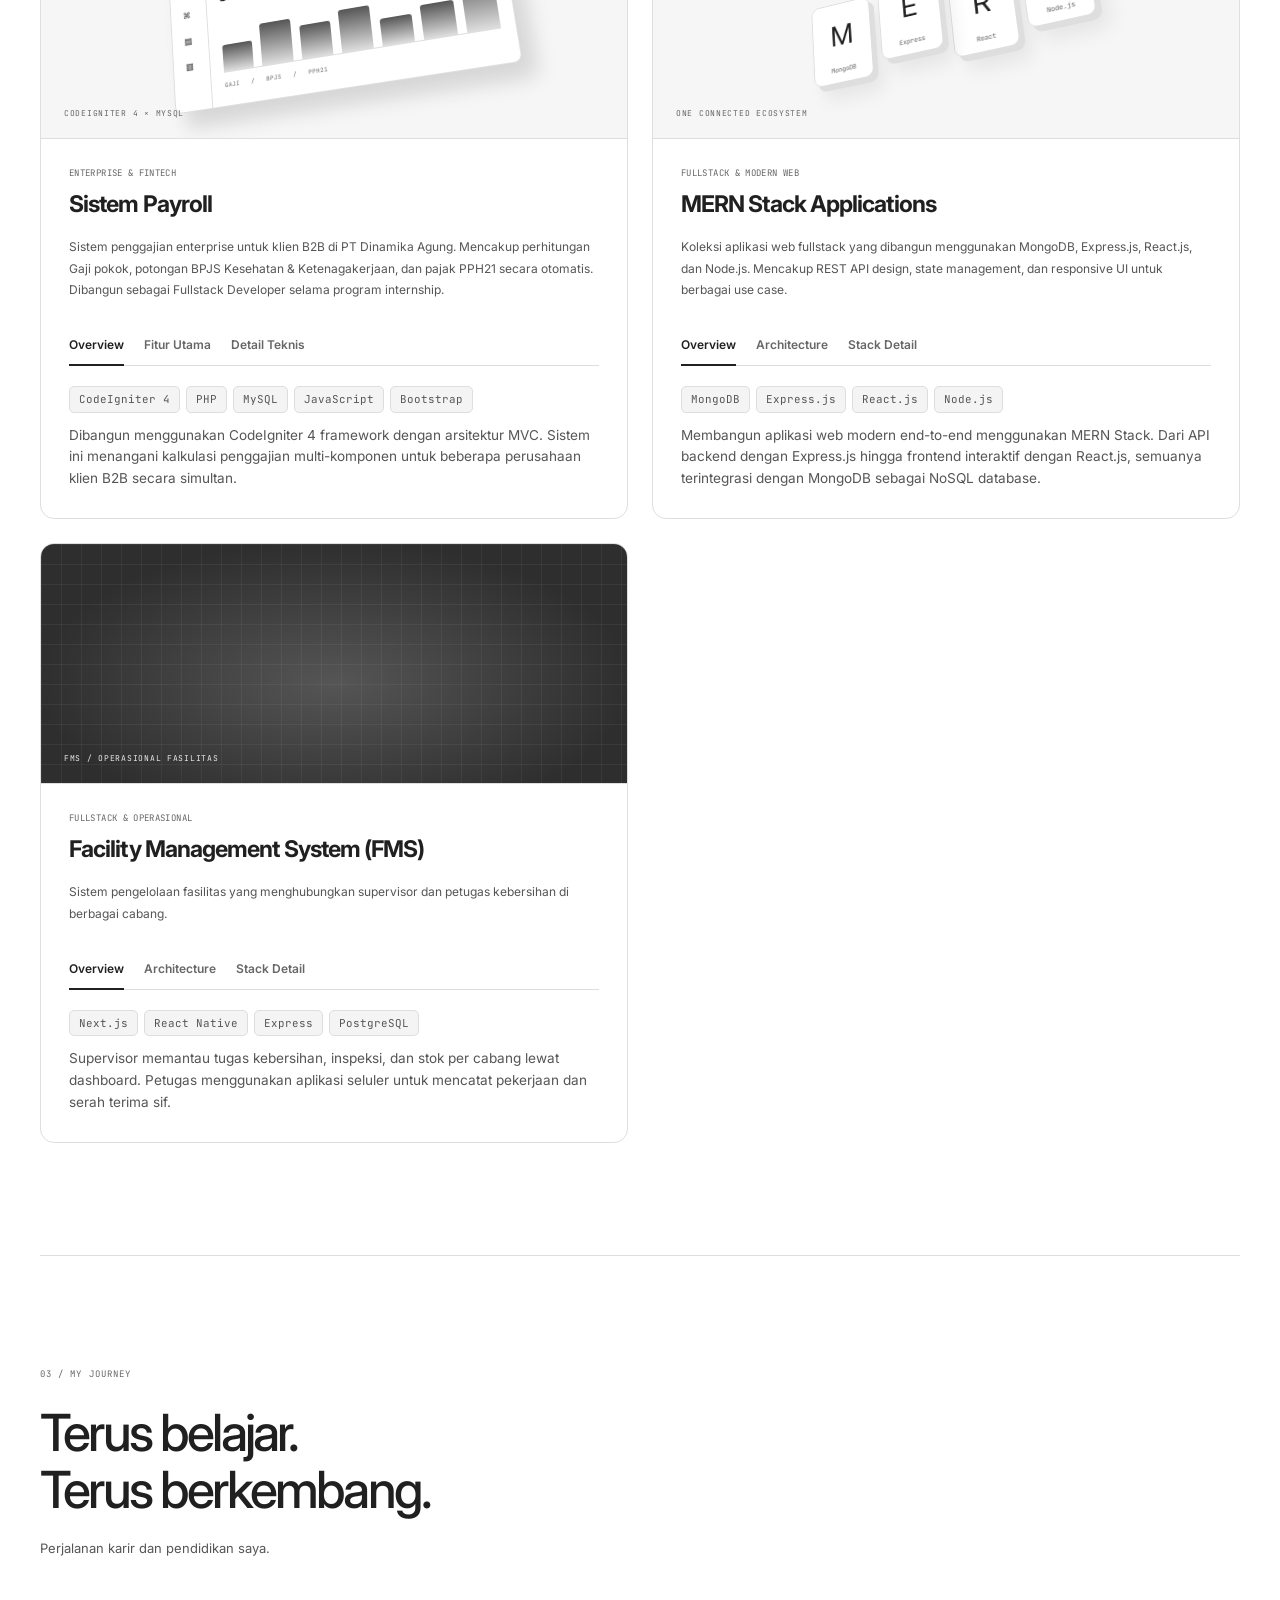
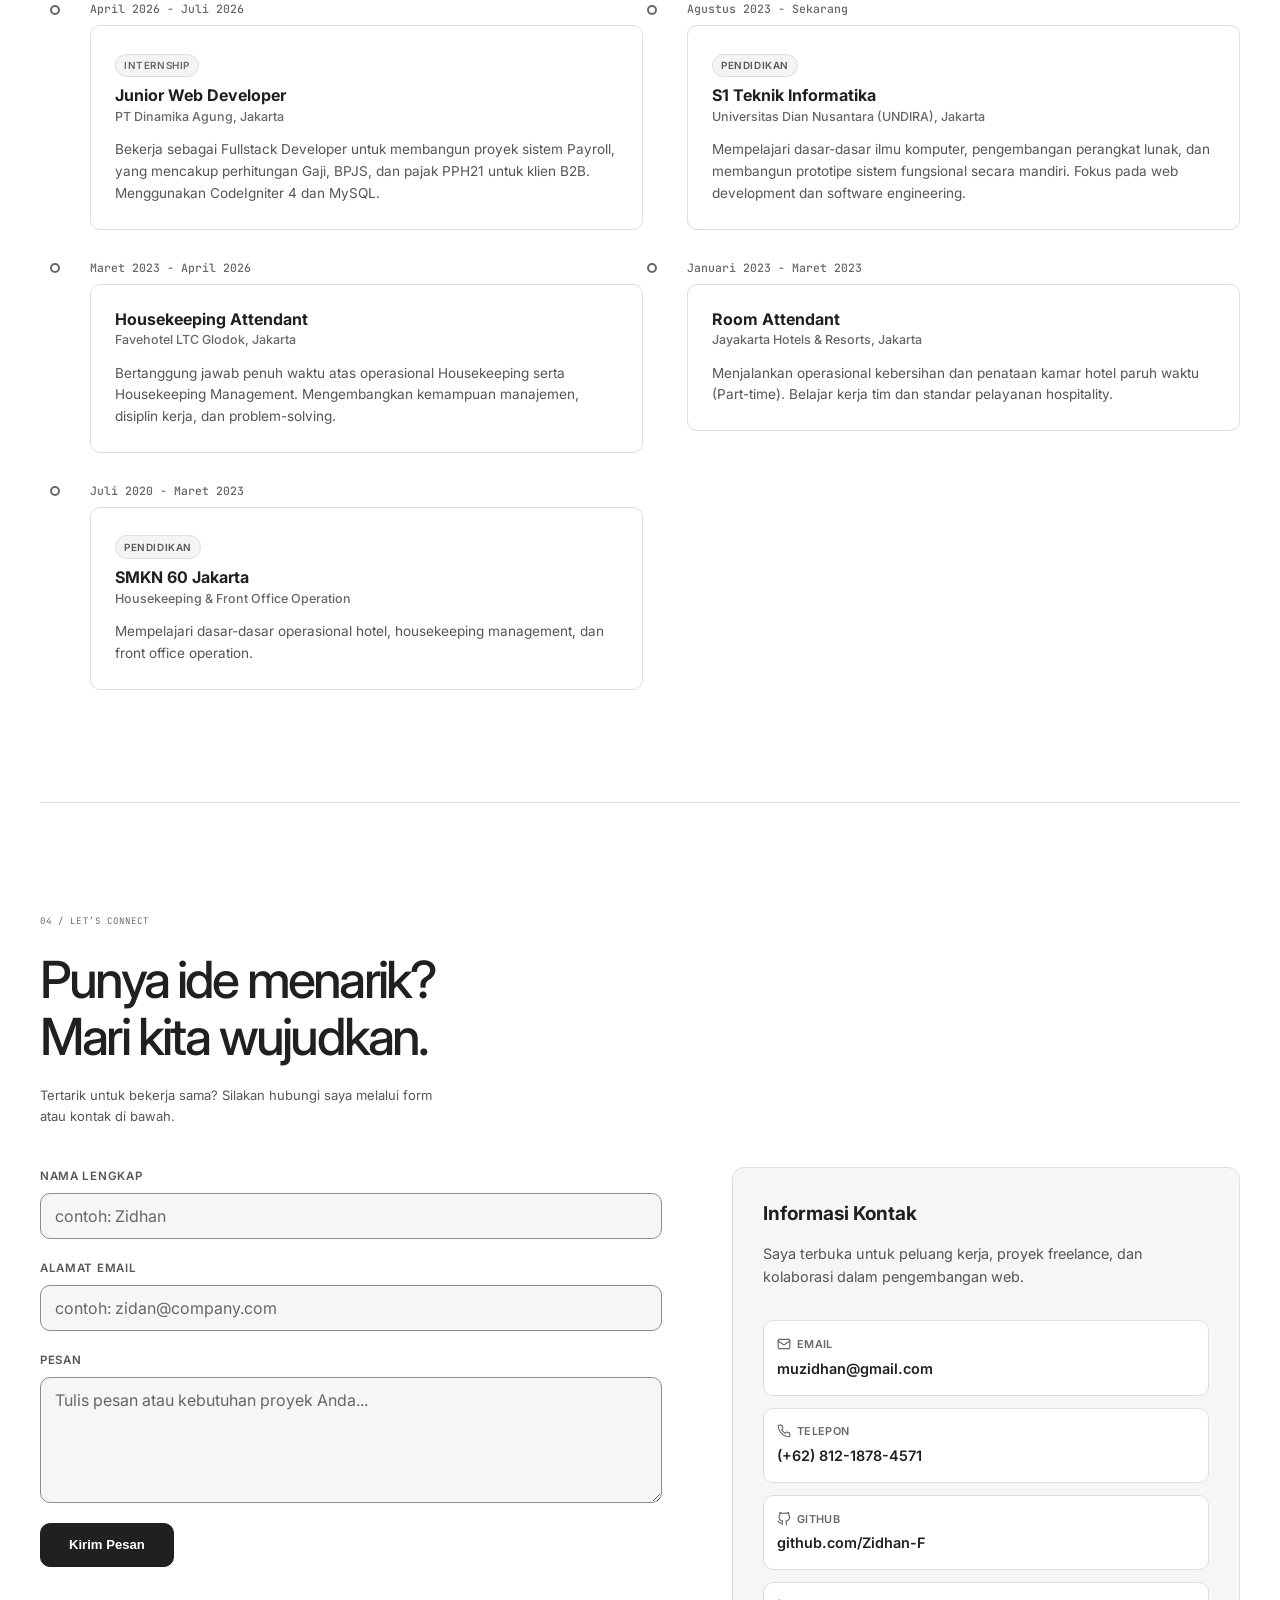
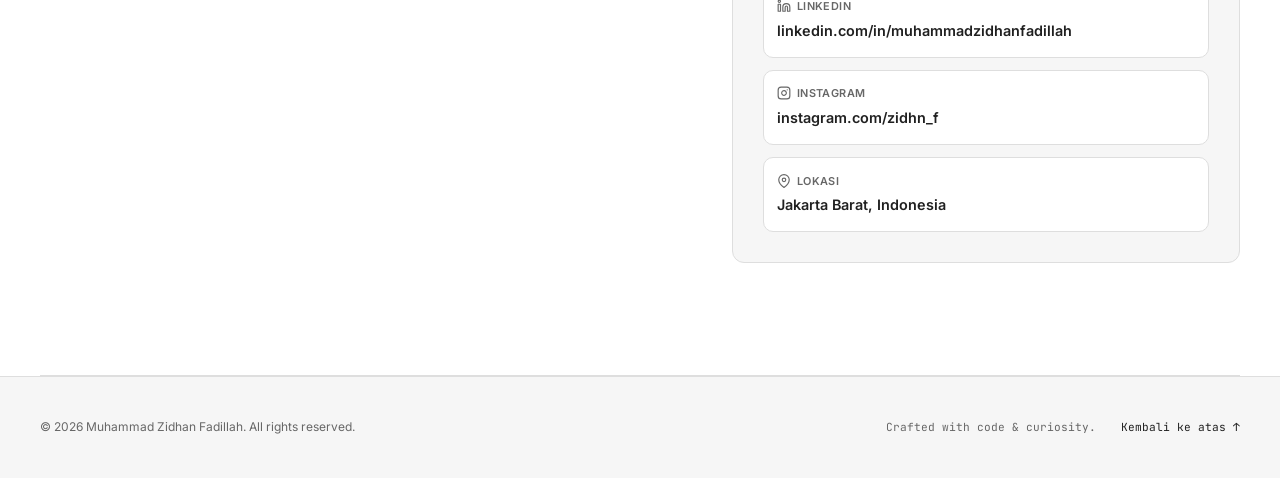
==== commit 5973a4d6: "Refresh monochrome styles and remove FMS repository link" ====
--- a/index.html
+++ b/index.html
@@ -51,8 +51,8 @@
     </script>
 
     <!-- Stylesheets -->
-    <link rel="stylesheet" href="style.css">
-    <link rel="stylesheet" href="experience.css">
+    <link rel="stylesheet" href="style.css?v=69574714356d">
+    <link rel="stylesheet" href="experience.css?v=666ff4bcdb24">
 
     <!-- JSON-LD Structured Data for Google SEO & AI Overview -->
     <script type="application/ld+json">
@@ -675,7 +675,6 @@
                         <div class="tab-panel active" id="fms-overview" role="tabpanel">
                             <ul class="tech-tags"><li>Next.js</li><li>React Native</li><li>Express</li><li>PostgreSQL</li></ul>
                             <p class="tab-text">Supervisor memantau tugas kebersihan, inspeksi, dan stok per cabang lewat dashboard. Petugas menggunakan aplikasi seluler untuk mencatat pekerjaan dan serah terima sif.</p>
-                            <a class="inline-link" href="https://github.com/Zidhan-F/fasilitas-manajemen-sistem">Lihat kode FMS di GitHub</a>
                         </div>
                         <div class="tab-panel" id="fms-architecture" role="tabpanel">
                             <div class="db-schema-visual">
--- a/style.css
+++ b/style.css
@@ -64,7 +64,11 @@
 html {
     scroll-padding-top: calc(var(--nav-height) + 1rem);
     color-scheme: light;
-}
+    accent-color: var(--text-primary);
+    -webkit-tap-highlight-color: rgba(128, 128, 128, 0.25);
+}
+
+a { color: inherit; }
 
 [data-theme="dark"] { color-scheme: dark; }
 
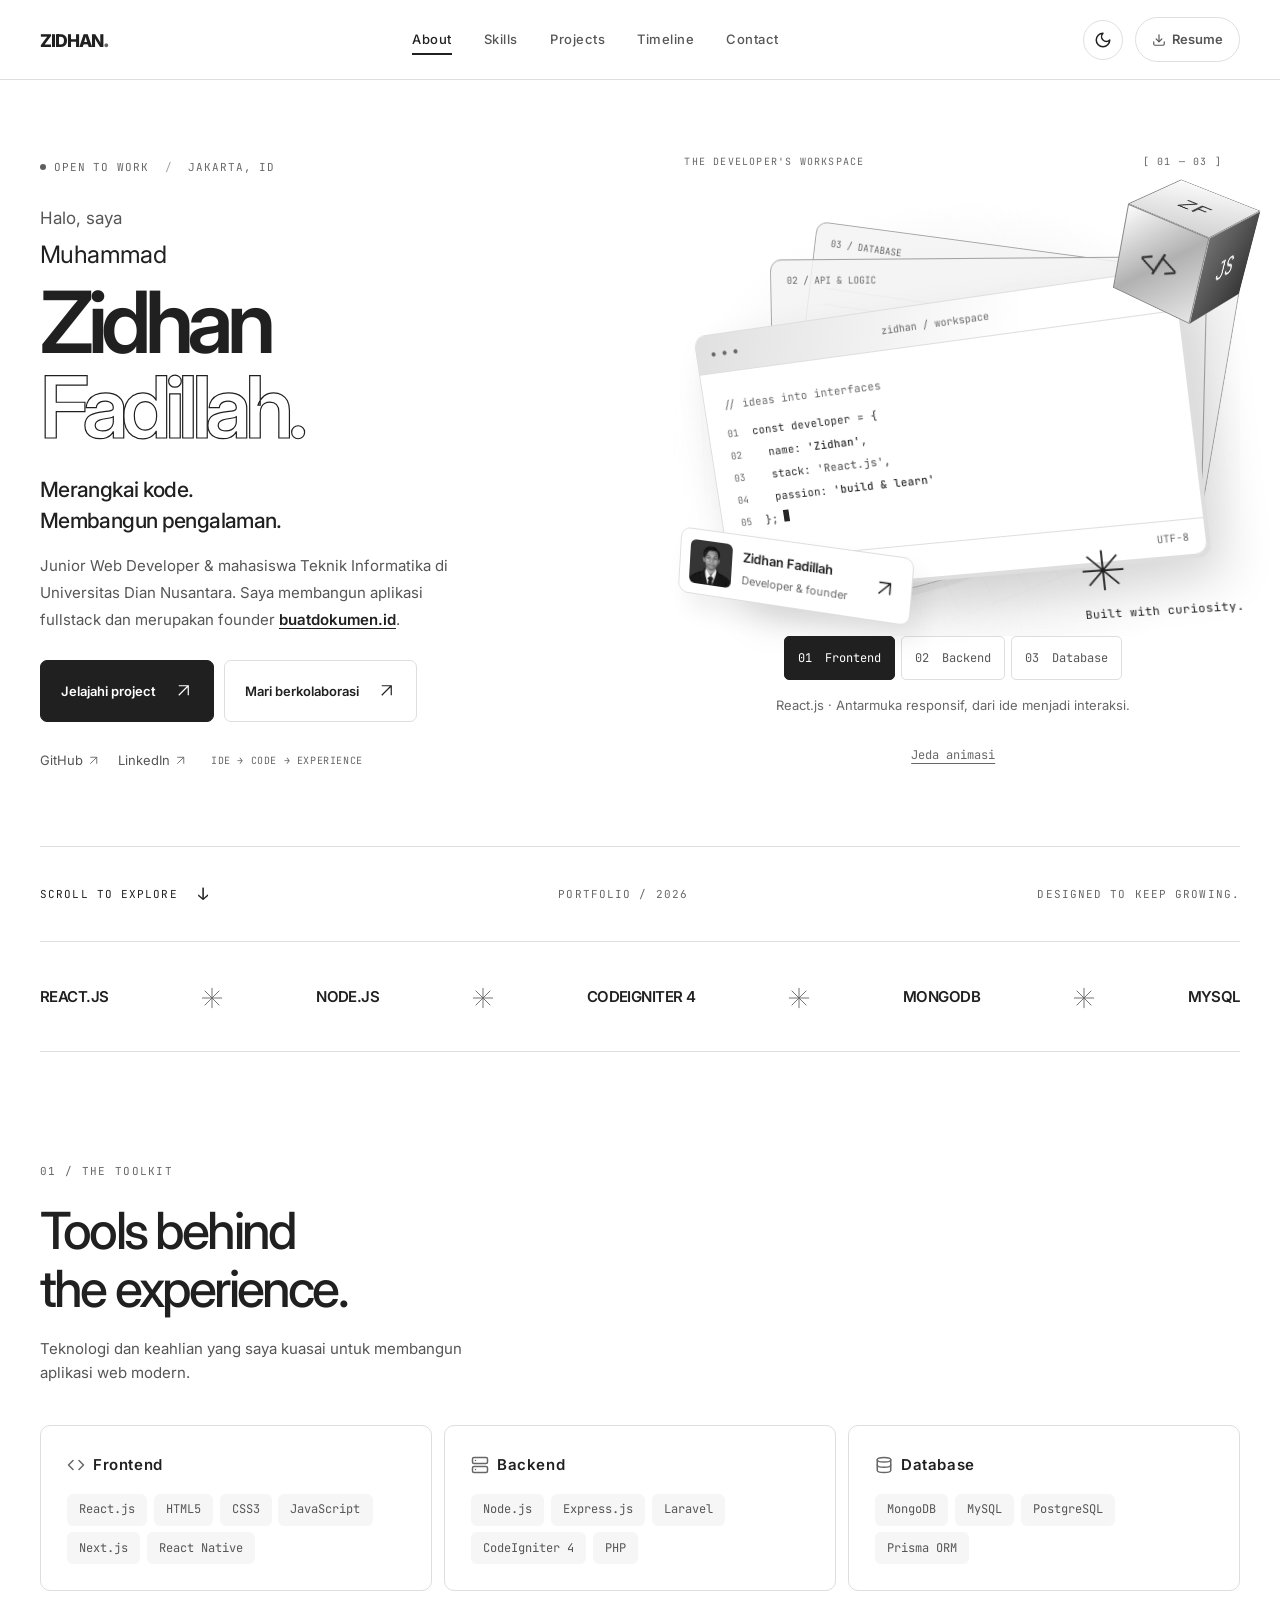
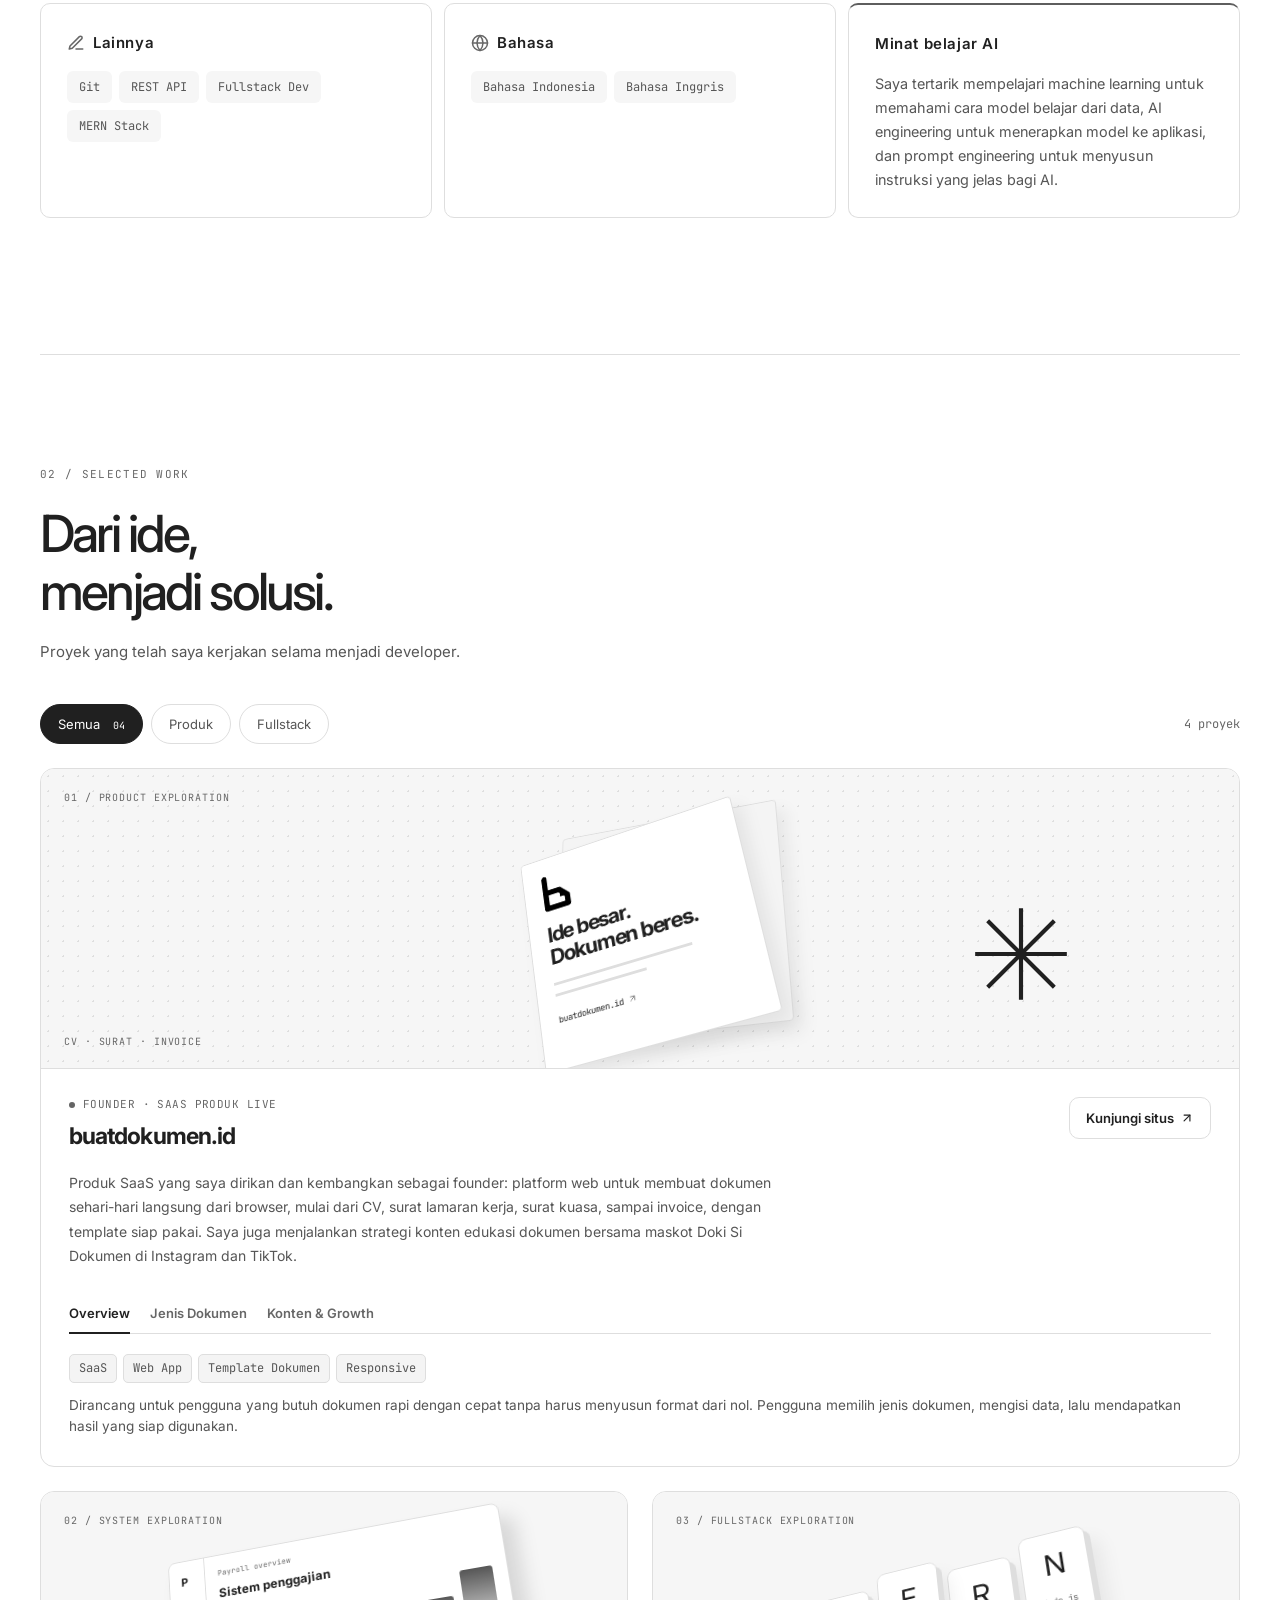
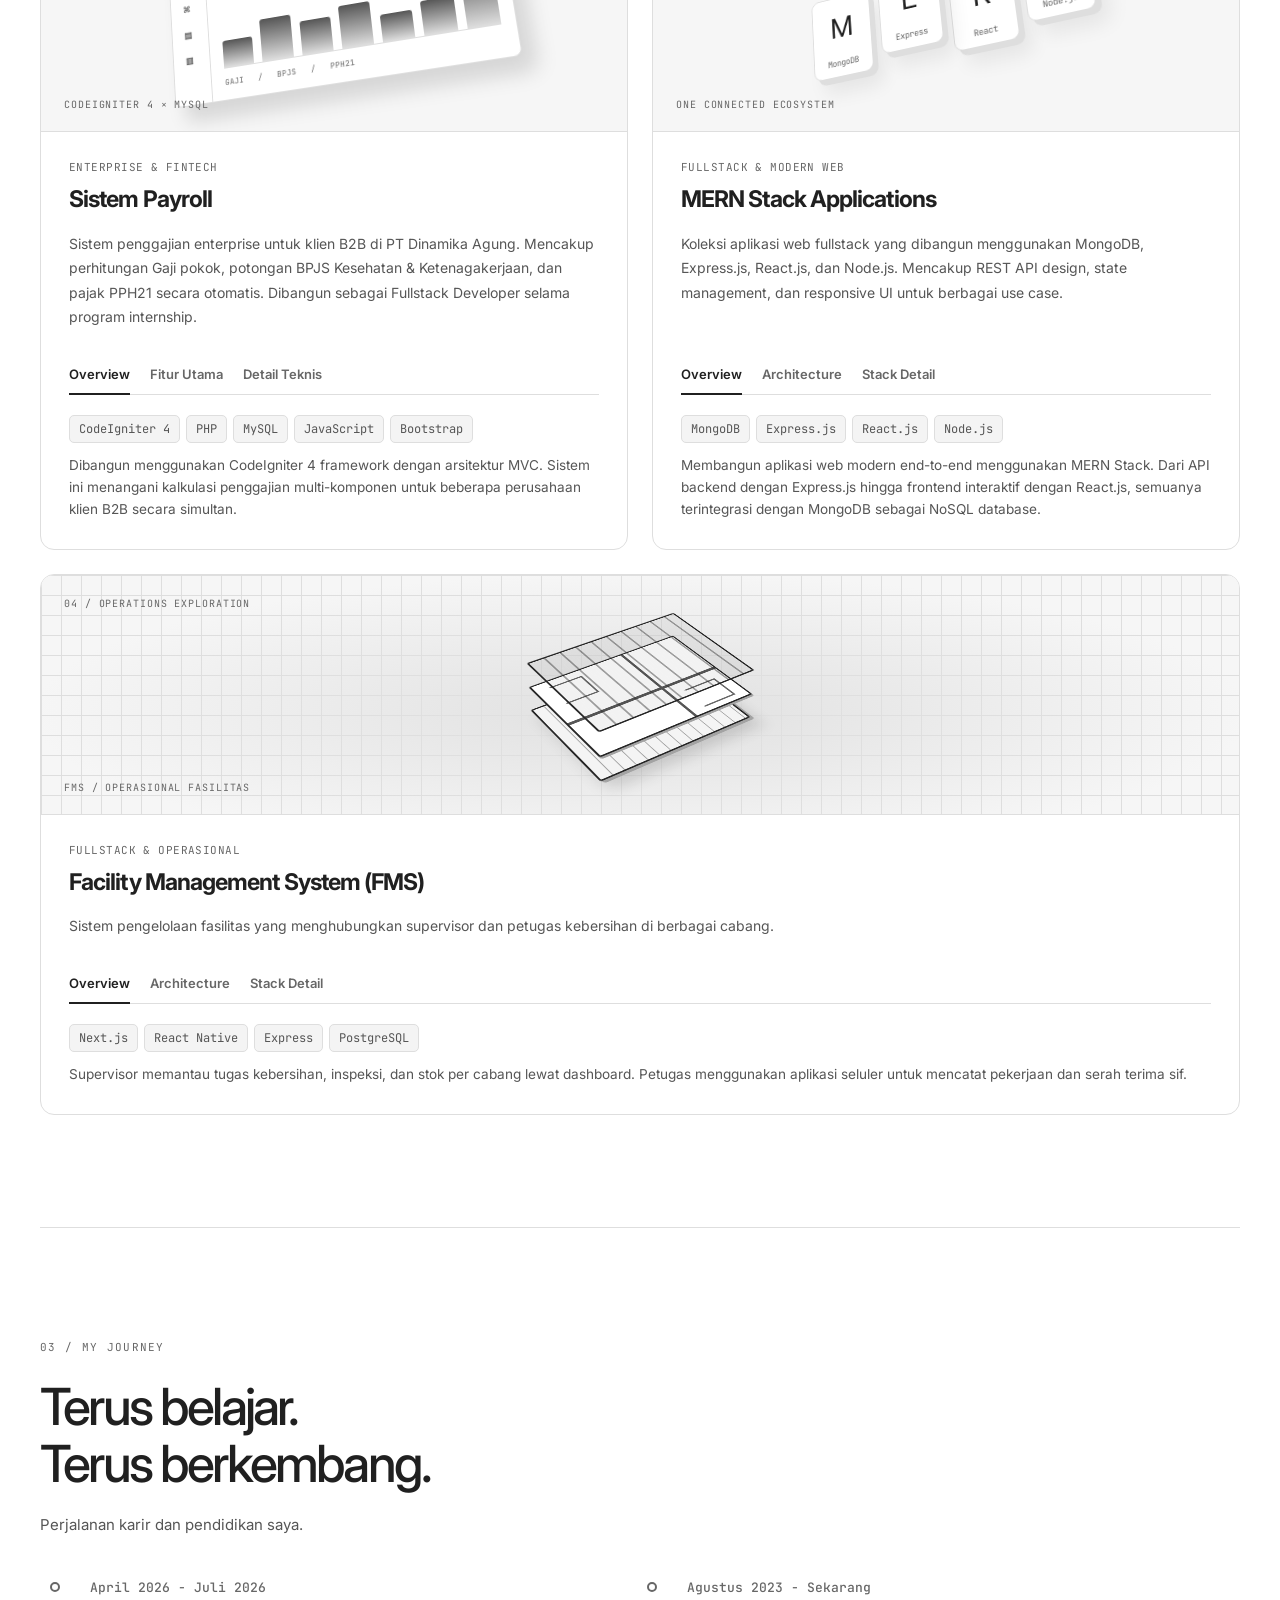
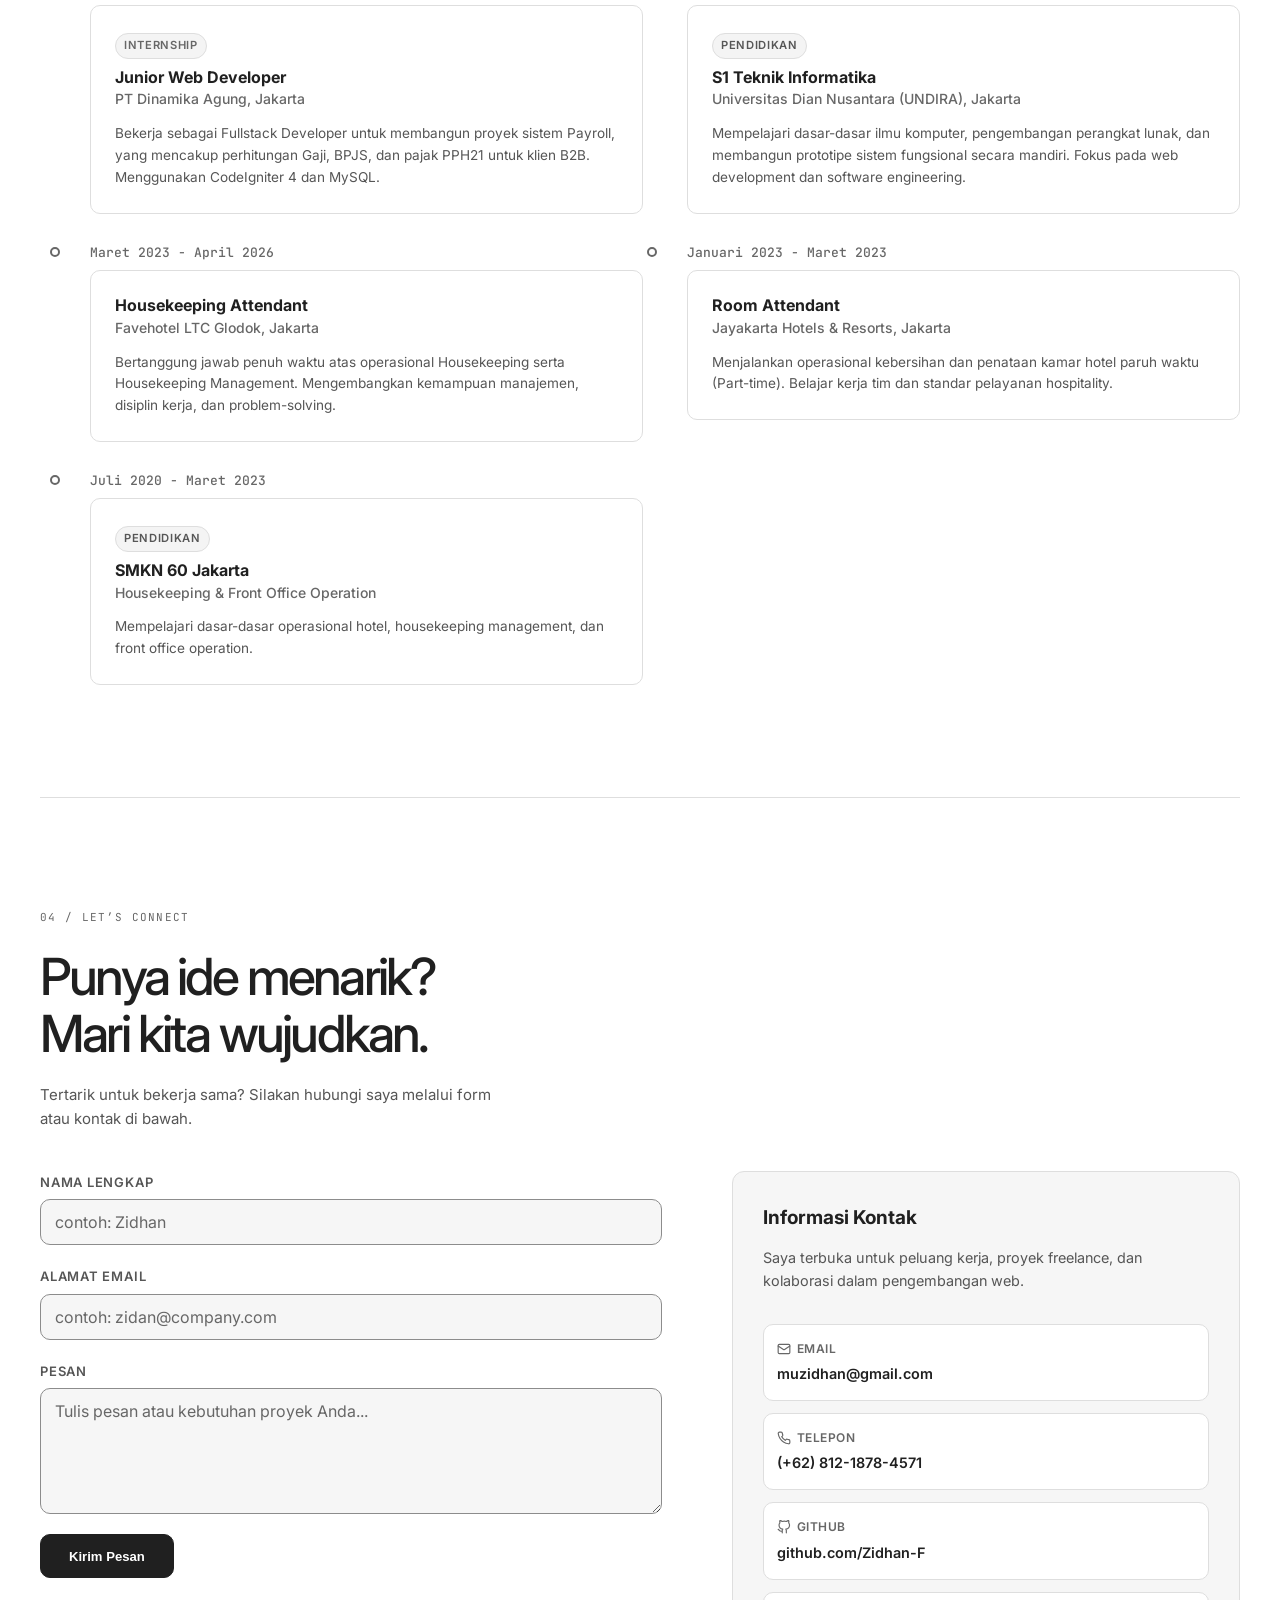
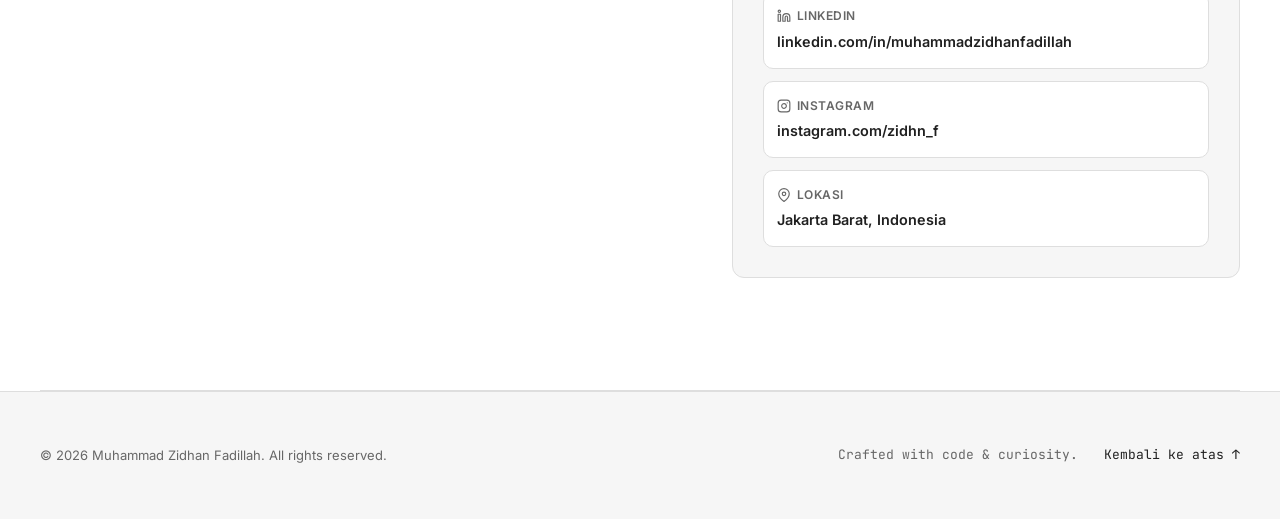
==== commit 950302de: "Lock monochrome design system and optimize UI/UX - Add DESIGN.md as the monochrome source of truth (" ====
--- a/index.html
+++ b/index.html
@@ -51,8 +51,8 @@
     </script>
 
     <!-- Stylesheets -->
-    <link rel="stylesheet" href="style.css?v=69574714356d">
-    <link rel="stylesheet" href="experience.css?v=666ff4bcdb24">
+    <link rel="stylesheet" href="style.css?v=36a3984871ce">
+    <link rel="stylesheet" href="experience.css?v=025877d144a3">
 
     <!-- JSON-LD Structured Data for Google SEO & AI Overview -->
     <script type="application/ld+json">
@@ -92,14 +92,14 @@
             "url": "https://www.linkedin.com/in/muhammadzidhanfadillah/",
             "name": "Muhammad Zidhan Fadillah LinkedIn Profile"
           },
-          "alumniOf": {
+          "affiliation": {
             "@type": "CollegeOrUniversity",
             "name": "Universitas Dian Nusantara",
             "sameAs": "https://undira.ac.id"
           },
-          "worksFor": {
-            "@type": "Organization",
-            "name": "PT Dinamika Agung"
+          "alumniOf": {
+            "@type": "HighSchool",
+            "name": "SMKN 60 Jakarta"
           },
           "knowsAbout": [
             "Web Development",
@@ -111,6 +111,10 @@
             "PHP",
             "MySQL",
             "MongoDB",
+            "Next.js",
+            "React Native",
+            "PostgreSQL",
+            "Prisma",
             "Fullstack Web Development"
           ],
           "address": {
@@ -246,7 +250,7 @@
             </div>
             <div class="hero-bottom"><a href="#projects">SCROLL TO EXPLORE <span aria-hidden="true">↓</span></a><span>PORTFOLIO / 2026</span><span>DESIGNED TO KEEP GROWING.</span></div>
         </section>
-        <div class="stack-ribbon" aria-label="Teknologi utama"><span>REACT.JS</span><i aria-hidden="true"><svg class="asterisk-icon" aria-hidden="true" viewBox="0 0 48 48" fill="none" stroke="currentColor" stroke-width="2"><path d="M24 2v44M2 24h44M8 8l32 32M8 40 40 8"/></svg></i><span>NODE.JS</span><i aria-hidden="true"><svg class="asterisk-icon" aria-hidden="true" viewBox="0 0 48 48" fill="none" stroke="currentColor" stroke-width="2"><path d="M24 2v44M2 24h44M8 8l32 32M8 40 40 8"/></svg></i><span>CODEIGNITER 4</span><i aria-hidden="true"><svg class="asterisk-icon" aria-hidden="true" viewBox="0 0 48 48" fill="none" stroke="currentColor" stroke-width="2"><path d="M24 2v44M2 24h44M8 8l32 32M8 40 40 8"/></svg></i><span>MONGODB</span><i aria-hidden="true"><svg class="asterisk-icon" aria-hidden="true" viewBox="0 0 48 48" fill="none" stroke="currentColor" stroke-width="2"><path d="M24 2v44M2 24h44M8 8l32 32M8 40 40 8"/></svg></i><span>MYSQL</span></div>
+        <div class="stack-ribbon" role="group" aria-label="Teknologi utama"><span>REACT.JS</span><i aria-hidden="true"><svg class="asterisk-icon" aria-hidden="true" viewBox="0 0 48 48" fill="none" stroke="currentColor" stroke-width="2"><path d="M24 2v44M2 24h44M8 8l32 32M8 40 40 8"/></svg></i><span>NODE.JS</span><i aria-hidden="true"><svg class="asterisk-icon" aria-hidden="true" viewBox="0 0 48 48" fill="none" stroke="currentColor" stroke-width="2"><path d="M24 2v44M2 24h44M8 8l32 32M8 40 40 8"/></svg></i><span>CODEIGNITER 4</span><i aria-hidden="true"><svg class="asterisk-icon" aria-hidden="true" viewBox="0 0 48 48" fill="none" stroke="currentColor" stroke-width="2"><path d="M24 2v44M2 24h44M8 8l32 32M8 40 40 8"/></svg></i><span>MONGODB</span><i aria-hidden="true"><svg class="asterisk-icon" aria-hidden="true" viewBox="0 0 48 48" fill="none" stroke="currentColor" stroke-width="2"><path d="M24 2v44M2 24h44M8 8l32 32M8 40 40 8"/></svg></i><span>MYSQL</span></div>
 
         <!-- Skills Section -->
         <section id="skills" class="section skills-section">
@@ -270,6 +274,8 @@
                         <span class="skill-tag">HTML5</span>
                         <span class="skill-tag">CSS3</span>
                         <span class="skill-tag">JavaScript</span>
+                        <span class="skill-tag">Next.js</span>
+                        <span class="skill-tag">React Native</span>
                     </div>
                 </div>
                 <div class="skill-category">
@@ -304,6 +310,8 @@
                     <div class="skill-tags">
                         <span class="skill-tag">MongoDB</span>
                         <span class="skill-tag">MySQL</span>
+                        <span class="skill-tag">PostgreSQL</span>
+                        <span class="skill-tag">Prisma ORM</span>
                     </div>
                 </div>
                 <div class="skill-category">
@@ -322,42 +330,25 @@
                         <span class="skill-tag">MERN Stack</span>
                     </div>
                 </div>
-                <div class="skill-category">
+                <div class="skill-category lang-card">
                     <h3 class="skill-category-title">
                         <svg aria-hidden="true" focusable="false" xmlns="http://www.w3.org/2000/svg" width="18" height="18" viewBox="0 0 24 24" fill="none"
                             stroke="currentColor" stroke-width="2" stroke-linecap="round" stroke-linejoin="round">
-                            <path d="M3 9l9-7 9 7v11a2 2 0 0 1-2 2H5a2 2 0 0 1-2-2z" />
-                            <polyline points="9 22 9 12 15 12 15 22" />
+                            <circle cx="12" cy="12" r="10" />
+                            <line x1="2" y1="12" x2="22" y2="12" />
+                            <path
+                                d="M12 2a15.3 15.3 0 0 1 4 10 15.3 15.3 0 0 1-4 10 15.3 15.3 0 0 1-4-10 15.3 15.3 0 0 1 4-10z" />
                         </svg>
-                        Perhotelan &amp; Hospitality
+                        Bahasa
                     </h3>
                     <div class="skill-tags">
-                        <span class="skill-tag">Housekeeping</span>
-                        <span class="skill-tag">Hotel Manajemen</span>
-                        <span class="skill-tag">Hotel Sistem</span>
+                        <span class="skill-tag">Bahasa Indonesia</span>
+                        <span class="skill-tag">Bahasa Inggris</span>
                     </div>
                 </div>
                 <div class="skill-category learning-interest">
                     <h3 class="skill-category-title">Minat belajar AI</h3>
                     <p>Saya tertarik mempelajari machine learning untuk memahami cara model belajar dari data, AI engineering untuk menerapkan model ke aplikasi, dan prompt engineering untuk menyusun instruksi yang jelas bagi AI.</p>
-                </div>
-            </div>
-
-            <!-- Language Skills -->
-            <div class="lang-skills reveal reveal-delay-2">
-                <h3 class="skill-category-title">
-                    <svg aria-hidden="true" focusable="false" xmlns="http://www.w3.org/2000/svg" width="18" height="18" viewBox="0 0 24 24" fill="none"
-                        stroke="currentColor" stroke-width="2" stroke-linecap="round" stroke-linejoin="round">
-                        <circle cx="12" cy="12" r="10" />
-                        <line x1="2" y1="12" x2="22" y2="12" />
-                        <path
-                            d="M12 2a15.3 15.3 0 0 1 4 10 15.3 15.3 0 0 1-4 10 15.3 15.3 0 0 1-4-10 15.3 15.3 0 0 1 4-10z" />
-                    </svg>
-                    Bahasa
-                </h3>
-                <div class="skill-tags">
-                    <span class="skill-tag">Bahasa Indonesia</span>
-                    <span class="skill-tag">Bahasa Inggris</span>
                 </div>
             </div>
         </section>
@@ -486,7 +477,7 @@
 
                     <!-- Tabs Navigation -->
                     <div class="tab-container">
-                        <div class="tab-nav" role="tablist">
+                        <div class="tab-nav" role="tablist" aria-label="Detail Sistem Payroll">
                             <button type="button" class="tab-btn active" data-tab="payroll-overview" role="tab"
                                 aria-selected="true">Overview</button>
                             <button type="button" class="tab-btn" data-tab="payroll-features" role="tab" aria-selected="false">Fitur
@@ -574,7 +565,7 @@
 
                     <!-- Tabs Navigation -->
                     <div class="tab-container">
-                        <div class="tab-nav" role="tablist">
+                        <div class="tab-nav" role="tablist" aria-label="Detail MERN Stack Applications">
                             <button type="button" class="tab-btn active" data-tab="mern-overview" role="tab"
                                 aria-selected="true">Overview</button>
                             <button type="button" class="tab-btn" data-tab="mern-arch" role="tab"
@@ -654,6 +645,7 @@
 
                 <article class="project-card reveal" id="project-fms" data-category="fullstack">
                     <div class="project-art facility-art" aria-hidden="true">
+                        <span class="art-label">04 / OPERATIONS EXPLORATION</span>
                         <div class="facility-model">
                             <div class="facility-slab foundation"></div>
                             <div class="facility-slab floor-plan"></div>
@@ -803,6 +795,9 @@
                             aria-describedby="err-message"></textarea>
                         <span class="error-msg" id="err-message">Pesan tidak boleh kosong.</span>
                     </div>
+
+                    <!-- Honeypot anti-spam Formspree: tersembunyi dari pengguna, diisi oleh bot. -->
+                    <input type="text" name="_gotcha" tabindex="-1" autocomplete="off" hidden>
 
                     <button type="submit" class="btn btn-primary btn-submit" id="btn-submit-form">
                         Kirim Pesan
--- a/style.css
+++ b/style.css
@@ -18,14 +18,14 @@
     --shadow-sm: 0 1px 2px rgba(0, 0, 0, 0.04);
     --shadow-md: 0 4px 12px -2px rgba(0, 0, 0, 0.06), 0 2px 6px -1px rgba(0, 0, 0, 0.04);
     --shadow-lg: 0 10px 25px -5px rgba(0, 0, 0, 0.08), 0 8px 10px -6px rgba(0, 0, 0, 0.04);
-    
+
     --font-sans: 'Inter', -apple-system, BlinkMacSystemFont, "Segoe UI", Roboto, sans-serif;
     --font-mono: 'JetBrains Mono', 'Fira Code', monospace;
-    
+
     --transition-fast: 0.2s cubic-bezier(0.2, 0.8, 0.2, 1);
     --transition-normal: 0.4s cubic-bezier(0.2, 0.8, 0.2, 1);
     --transition-slow: 0.6s cubic-bezier(0.2, 0.8, 0.2, 1);
-    
+
     --container-max: 1140px;
     --nav-height: 64px;
     --radius: 8px;
@@ -142,32 +142,6 @@
 ::-webkit-scrollbar-thumb:hover { background: var(--text-muted); }
 
 /* ===========================
-   Background Code Snippets 
-   =========================== */
-.bg-code-container {
-    position: fixed;
-    top: 0;
-    left: 0;
-    width: 100%;
-    height: 100%;
-    pointer-events: none;
-    z-index: 0;
-    overflow: hidden;
-}
-
-.code-snippet {
-    position: absolute;
-    font-family: var(--font-mono);
-    font-size: 11px;
-    color: var(--code-color);
-    line-height: 1.5;
-    white-space: pre;
-    user-select: none;
-    opacity: 0.6;
-    transition: transform 0.6s ease-out, color var(--transition-normal);
-}
-
-/* ===========================
    Navigation Bar 
    =========================== */
 .navbar {
@@ -371,7 +345,7 @@
     background-color: transparent;
     color: var(--text-secondary);
     border: 1px solid var(--border-color);
-    font-size: 0.75rem;
+    font-size: 0.8125rem;
 }
 
 .btn-outline:hover {
@@ -381,7 +355,7 @@
 
 .cv-btn {
     padding: 0.45rem 0.85rem;
-    font-size: 0.72rem;
+    font-size: 0.8125rem;
     gap: 0.4rem;
     min-height: 40px;
 }
@@ -458,11 +432,6 @@
     margin-bottom: 1rem;
 }
 
-.hero-title-light {
-    font-weight: 300;
-    color: var(--text-secondary);
-}
-
 .hero-subtitle {
     font-size: 1.15rem;
     font-weight: 500;
@@ -494,98 +463,8 @@
 }
 
 /* Profile Photo */
-.profile-photo-wrapper {
-    position: relative;
-    display: flex;
-    flex-direction: column;
-    align-items: center;
-}
-
-.profile-photo {
-    width: 280px;
-    height: 280px;
-    border-radius: var(--radius-lg);
-    object-fit: cover;
-    object-position: 50% 10%;
-    border: 1px solid var(--border-color);
-    box-shadow: var(--shadow-lg);
-    transition: transform var(--transition-normal), box-shadow var(--transition-normal);
-    filter: grayscale(15%);
-}
-
-.profile-photo:hover {
-    transform: translateY(-4px);
-    box-shadow: 0 20px 40px -10px rgba(0, 0, 0, 0.12);
-    filter: grayscale(0%);
-}
-
-.profile-status {
-    display: inline-flex;
-    align-items: center;
-    gap: 0.5rem;
-    margin-top: 1rem;
-    font-size: 0.75rem;
-    font-weight: 500;
-    color: var(--text-secondary);
-    padding: 0.35rem 0.85rem;
-    border: 1px solid var(--border-color);
-    border-radius: 20px;
-    background-color: var(--bg-secondary);
-}
-
-.status-dot {
-    width: 7px;
-    height: 7px;
-    border-radius: 50%;
-    background-color: var(--success);
-}
-
-@keyframes pulse-dot {
-    0%, 100% { opacity: 1; transform: scale(1); }
-    50% { opacity: 0.5; transform: scale(0.85); }
-}
 
 /* Hero Metrics */
-.hero-metrics {
-    display: grid;
-    grid-template-columns: repeat(3, 1fr);
-    gap: 1rem;
-    border-top: 1px solid var(--border-color);
-    padding-top: 1.5rem;
-}
-
-.metric-card {
-    display: flex;
-    flex-direction: column;
-    align-items: center;
-    text-align: center;
-}
-
-.metric-num {
-    font-size: 2.2rem;
-    font-weight: 700;
-    line-height: 1;
-    letter-spacing: -0.02em;
-    color: var(--text-primary);
-}
-
-.metric-num-static {
-    font-size: 1.5rem;
-    font-weight: 700;
-    line-height: 1;
-    letter-spacing: -0.01em;
-    color: var(--text-primary);
-    font-family: var(--font-mono);
-}
-
-.metric-label {
-    font-size: 0.68rem;
-    text-transform: uppercase;
-    letter-spacing: 0.06em;
-    color: var(--text-muted);
-    margin-top: 0.4rem;
-    font-weight: 500;
-}
 
 /* ===========================
    Skills Section 
@@ -646,13 +525,6 @@
 .skill-tag:hover {
     border-color: var(--border-color-hover);
     color: var(--text-primary);
-}
-
-.lang-skills {
-    background-color: var(--bg-secondary);
-    border: 1px solid var(--border-color);
-    border-radius: var(--radius-lg);
-    padding: 1.75rem;
 }
 
 /* ===========================
@@ -752,7 +624,7 @@
     background: none;
     border: none;
     font-family: var(--font-sans);
-    font-size: 0.75rem;
+    font-size: 0.8125rem;
     font-weight: 600;
     color: var(--text-muted);
     cursor: pointer;
@@ -797,7 +669,7 @@
 
 .tech-tags li {
     font-family: var(--font-mono);
-    font-size: 0.68rem;
+    font-size: 0.75rem;
     background-color: var(--bg-tertiary);
     color: var(--text-secondary);
     padding: 0.2rem 0.55rem;
@@ -825,7 +697,7 @@
 .widget-row {
     display: flex;
     justify-content: space-between;
-    font-size: 0.78rem;
+    font-size: 0.875rem;
     padding: 0.15rem 0;
 }
 
@@ -851,7 +723,7 @@
     border: 1px solid var(--border-color);
     border-radius: 4px;
     background-color: var(--bg-secondary);
-    font-size: 0.62rem;
+    font-size: 0.7rem;
     width: 32%;
 }
 
@@ -861,152 +733,20 @@
     background-color: var(--bg-tertiary);
     border-bottom: 1px solid var(--border-color);
     padding: 0.15rem 0.3rem;
-    font-size: 0.65rem;
+    font-size: 0.75rem;
 }
 
 .table-col {
     font-family: var(--font-mono);
     padding: 0.1rem 0.3rem;
     color: var(--text-secondary);
-    font-size: 0.6rem;
+    font-size: 0.7rem;
 }
 
 .schema-arrow {
     font-size: 0.75rem;
     color: var(--text-muted);
     user-select: none;
-}
-
-/* ===========================
-   Interactive Terminal 
-   =========================== */
-.terminal-section {
-    border-bottom: 1px solid var(--border-color);
-}
-
-.terminal-wrapper {
-    max-width: 700px;
-}
-
-.terminal-window {
-    background-color: var(--bg-secondary);
-    border: 1px solid var(--border-color);
-    border-radius: var(--radius-lg);
-    box-shadow: var(--shadow-md);
-    display: flex;
-    flex-direction: column;
-    height: 280px;
-    width: 100%;
-    overflow: hidden;
-    transition: border-color var(--transition-normal), box-shadow var(--transition-normal);
-}
-
-.terminal-window:hover {
-    border-color: var(--border-color-hover);
-    box-shadow: var(--shadow-lg);
-}
-
-.terminal-header {
-    height: 36px;
-    background-color: var(--bg-tertiary);
-    border-bottom: 1px solid var(--border-color);
-    display: flex;
-    align-items: center;
-    padding: 0 1rem;
-    position: relative;
-    flex-shrink: 0;
-}
-
-.terminal-buttons {
-    display: flex;
-    gap: 6px;
-}
-
-.term-btn {
-    width: 10px;
-    height: 10px;
-    border-radius: 50%;
-    display: inline-block;
-    background-color: var(--border-color);
-}
-
-.term-btn.close { background-color: #68686880; }
-.term-btn.minimize { background-color: #b2b2b280; }
-.term-btn.maximize { background-color: #9b9b9b80; }
-
-.terminal-title {
-    font-family: var(--font-mono);
-    font-size: 0.68rem;
-    color: var(--text-muted);
-    position: absolute;
-    left: 50%;
-    transform: translateX(-50%);
-    pointer-events: none;
-    letter-spacing: 0.02em;
-}
-
-.terminal-body {
-    padding: 1rem;
-    overflow-y: auto;
-    flex: 1;
-    display: flex;
-    flex-direction: column;
-    font-family: var(--font-mono);
-    font-size: 0.75rem;
-    background-color: var(--bg-secondary);
-    color: var(--text-primary);
-    line-height: 1.5;
-}
-
-.terminal-output {
-    flex: 1;
-    display: flex;
-    flex-direction: column;
-    gap: 0.3rem;
-}
-
-.terminal-welcome { color: var(--text-secondary); }
-
-.terminal-log {
-    margin: 0;
-    color: var(--text-secondary);
-    white-space: pre-wrap;
-    word-break: break-all;
-}
-
-.terminal-log.log-error { color: var(--text-primary); }
-.terminal-log.log-success { color: var(--text-primary); font-weight: 500; }
-
-.terminal-input-line {
-    display: flex;
-    align-items: center;
-    gap: 0.5rem;
-    margin-top: 0.5rem;
-    border-top: 1px dashed var(--border-color);
-    padding-top: 0.5rem;
-}
-
-.terminal-prompt {
-    color: var(--text-primary);
-    font-weight: 600;
-    user-select: none;
-    white-space: nowrap;
-}
-
-#terminal-input {
-    flex: 1;
-    background: none;
-    border: none;
-    color: var(--text-primary);
-    font-family: var(--font-mono);
-    font-size: 0.75rem;
-    outline: none;
-    caret-color: var(--text-primary);
-}
-
-.text-highlight {
-    font-weight: 600;
-    color: var(--text-primary);
 }
 
 /* ===========================
@@ -1056,7 +796,7 @@
 
 .timeline-time {
     font-family: var(--font-mono);
-    font-size: 0.72rem;
+    font-size: 0.8125rem;
     color: var(--text-muted);
     font-weight: 500;
     margin-bottom: 0.4rem;
@@ -1078,7 +818,7 @@
 
 .timeline-badge {
     display: inline-block;
-    font-size: 0.62rem;
+    font-size: 0.7rem;
     font-weight: 600;
     letter-spacing: 0.06em;
     text-transform: uppercase;
@@ -1101,7 +841,7 @@
 }
 
 .timeline-org {
-    font-size: 0.78rem;
+    font-size: 0.875rem;
     font-weight: 500;
     color: var(--text-muted);
     display: block;
@@ -1138,7 +878,7 @@
 }
 
 .form-group label {
-    font-size: 0.72rem;
+    font-size: 0.8125rem;
     font-weight: 600;
     text-transform: uppercase;
     letter-spacing: 0.06em;
@@ -1168,9 +908,8 @@
 .form-group input::placeholder,
 .form-group textarea::placeholder { color: var(--text-muted); opacity: 1; }
 
-
 .error-msg {
-    font-size: 0.78rem;
+    font-size: 0.8125rem;
     font-weight: 500;
     color: var(--danger);
     display: none;
@@ -1256,7 +995,7 @@
 }
 
 .contact-label {
-    font-size: 0.68rem;
+    font-size: 0.75rem;
     font-weight: 600;
     color: var(--text-muted);
     text-transform: uppercase;
@@ -1294,13 +1033,13 @@
     display: flex;
     justify-content: space-between;
     align-items: center;
-    font-size: 0.75rem;
+    font-size: 0.8125rem;
     color: var(--text-muted);
 }
 
 .footer-design {
     font-family: var(--font-mono);
-    font-size: 0.7rem;
+    font-size: 0.8125rem;
 }
 
 /* ===========================
@@ -1351,20 +1090,20 @@
         padding-top: calc(var(--nav-height) + 3rem);
         min-height: auto;
     }
-    
+
     .hero-title { font-size: 2.8rem; }
-    
+
     .hero-visual {
         order: -1;
     }
-    
+
     .profile-photo {
         width: 200px;
         height: 200px;
     }
 
     .skills-grid { grid-template-columns: 1fr 1fr; }
-    
+
     .projects-grid {
         grid-template-columns: 1fr;
         gap: 1.5rem;
@@ -1432,18 +1171,7 @@
     .tab-nav { overflow-x: auto; scrollbar-width: none; }
     .tab-btn { white-space: nowrap; }
 
-    .profile-photo {
-        width: 180px;
-        height: 180px;
-    }
-
-    .hero-metrics {
-        grid-template-columns: repeat(3, 1fr);
-        gap: 0.5rem;
-    }
-
-    .metric-num { font-size: 1.8rem; }
-    .metric-num-static { font-size: 1.2rem; }
+    
 
     .skills-grid {
         grid-template-columns: 1fr;
@@ -1454,8 +1182,6 @@
     }
 
     .section-title { font-size: 1.5rem; }
-
-    .terminal-window { height: 240px; }
 
     .footer-container {
         flex-direction: column;
@@ -1463,15 +1189,14 @@
         text-align: center;
     }
 
-    .code-snippet { display: none; }
 }
 
 @media (max-width: 480px) {
     .content-wrapper { padding: 0 1rem; }
     .nav-container { padding: 0 1rem; }
     .hero-title { font-size: 1.8rem; }
-    .hero-metrics { grid-template-columns: 1fr 1fr 1fr; }
-    .metric-num { font-size: 1.5rem; }
+
+    
     .project-card { padding: 1.5rem; }
     .timeline-content { padding: 1.25rem; }
 }
--- a/experience.css
+++ b/experience.css
@@ -6,13 +6,13 @@
 .reading-progress { position: fixed; top: 0; left: 0; height: 3px; width: 100%; transform: scaleX(0); transform-origin: left; background: var(--text-primary); z-index: 1100; }
 .logo { font-size: 1.1rem; letter-spacing: -.06em; }
 .navbar { background: color-mix(in srgb, var(--bg-primary) 85%, transparent); }
-.nav-link { font-size: .75rem; }
+.nav-link { font-size: .8125rem; }
 .nav-container, .content-wrapper, .footer-container { padding-left: 40px; padding-right: 40px; }
 .theme-toggle { border-radius: 50%; }
 .cv-btn { border-radius: 30px; padding: .65rem 1rem; }
 .hero-section { min-height: 820px; grid-template-columns: 1.05fr 1fr; gap: 24px; padding-top: 155px; padding-bottom: 0; position: relative; }
 .hero-content, .hero-visual { min-width: 0; }
-.hero-tagline { border: 0; padding: 0; font: 10px var(--font-mono); letter-spacing: .08em; display: flex; align-items: center; gap: 8px; margin-bottom: 30px; }
+.hero-tagline { border: 0; padding: 0; font: 11px var(--font-mono); letter-spacing: .08em; display: flex; align-items: center; gap: 8px; margin-bottom: 30px; }
 .availability-dot, .tiny-dot { width: 6px; height: 6px; display: inline-block; border-radius: 50%; background: currentColor; }
 .tagline-divider { margin: 0 8px; color: var(--border-color-hover); }
 .hero-intro { font-size: 17px; margin-bottom: 10px; color: var(--text-secondary); }
@@ -20,32 +20,32 @@
 .given-name { display: block; font-size: .28em; font-weight: 400; letter-spacing: -.025em; margin-bottom: 14px; }
 .outline-name { color: transparent; -webkit-text-stroke: 1.2px var(--text-primary); }
 .hero-subtitle { font-size: 21px; font-weight: 500; line-height: 1.45; letter-spacing: -.03em; color: var(--text-primary); margin-bottom: 16px; }
-.hero-description { max-width: 425px; font-size: 13px; line-height: 1.9; margin-bottom: 27px; }
+.hero-description { max-width: 440px; font-size: 15px; line-height: 1.8; margin-bottom: 27px; }
 .hero-cta { gap: 10px; flex-direction: row; flex-wrap: wrap; }
-.hero-cta .btn { padding: 14px 19px; gap: 20px; font-size: 11px; border-radius: 7px; }
+.hero-cta .btn { padding: 14px 20px; gap: 18px; font-size: 13px; border-radius: 7px; }
 .hero-cta .btn span { font-size: 19px; font-weight: 400; }
 .hero-socials { display: flex; gap: 18px; align-items: center; margin-top: 26px; }
-.hero-socials a { color: var(--text-secondary); font-size: 11px; text-decoration: none; }
+.hero-socials a { color: var(--text-secondary); font-size: 13px; display: inline-flex; align-items: center; gap: 4px; min-height: 24px; text-decoration: none; }
 .hero-socials a:hover { text-decoration: underline; }
-.hero-socials > span { font: 8px var(--font-mono); letter-spacing: .06em; color: var(--text-muted); margin-left: 6px; }
+.hero-socials > span { font: 10px var(--font-mono); letter-spacing: .06em; color: var(--text-muted); margin-left: 6px; }
 .hero-visual { gap: 0; align-self: center; position: relative; }
-.scene-heading { display: flex; justify-content: space-between; font: 8px var(--font-mono); letter-spacing: .12em; color: var(--text-muted); padding: 0 18px; }
+.scene-heading { display: flex; justify-content: space-between; font: 10px var(--font-mono); letter-spacing: .12em; color: var(--text-muted); padding: 0 18px; margin-bottom: 28px; }
 .dev-scene { position: relative; height: 440px; perspective: 1100px; isolation: isolate; }
 .scene-grid { position: absolute; inset: 0 -15px; background-image: linear-gradient(var(--border-color) 1px, transparent 1px), linear-gradient(90deg, var(--border-color) 1px, transparent 1px); background-size: 32px 32px; mask-image: radial-gradient(ellipse, #0009 0, transparent 68%); transform: rotate(-10deg); }
 .scene-orbit { position: absolute; width: 380px; height: 380px; border: 1px solid var(--border-color); border-radius: 50%; left: 50%; top: 50%; transform: translate(-50%, -50%) rotateX(55deg) rotateZ(-25deg); }
 .scene-world { position: absolute; width: 100%; height: 100%; transform-style: preserve-3d; transform: rotateX(var(--scene-x, -6deg)) rotateY(var(--scene-y, -12deg)); transition: transform .45s ease-out; }
 .workspace-card { position: absolute; left: 7%; top: 107px; width: 84%; background: var(--scene-paper); color: var(--scene-ink); border: 1px solid var(--border-color); border-radius: 12px; box-shadow: 1px 1px 0 var(--border-color), 2px 2px 0 var(--border-color), 3px 3px 0 var(--border-color), 16px 26px 45px #0002; transform: translateZ(30px) rotateZ(-8deg); transition: transform .7s; }
-.workspace-bar { height: 39px; border-bottom: 1px solid var(--border-color); display: flex; align-items: center; justify-content: space-between; padding: 0 16px; font: 9px var(--font-mono); color: var(--text-muted); }
+.workspace-bar { height: 39px; border-bottom: 1px solid var(--border-color); display: flex; align-items: center; justify-content: space-between; padding: 0 16px; font: 10px var(--font-mono); color: var(--text-muted); }
 .window-dots { font-size: 7px; letter-spacing: 2px; }
 .workspace-content { padding: 22px 20px 27px; font: 11px/2.1 var(--font-mono); }
 .code-comment { color: var(--text-muted); margin-bottom: 6px; }
 .code-line { white-space: nowrap; }
-.code-line > span { display: inline-block; width: 27px; color: var(--text-muted); font-size: 9px; }
+.code-line > span { display: inline-block; width: 27px; color: var(--text-muted); font-size: 10px; }
 .code-line b { font-weight: 500; }
 .code-caret { display: inline-block; width: 6px; height: 12px; background: currentColor; margin-left: 6px; animation: blink-caret 1.2s steps(2, start) infinite; }
-.workspace-footer { border-top: 1px solid var(--border-color); padding: 10px 15px; display: flex; justify-content: space-between; font: 8px var(--font-mono); color: var(--text-muted); }
+.workspace-footer { border-top: 1px solid var(--border-color); padding: 10px 15px; display: flex; justify-content: space-between; font: 10px var(--font-mono); color: var(--text-muted); }
 .tiny-dot { width: 4px; height: 4px; margin-right: 5px; }
-.glass-plate { position: absolute; left: 14%; top: 77px; width: 77%; height: 232px; border: 1px solid var(--border-color-hover); border-radius: 12px; padding: 14px 17px; font: 8px var(--font-mono); color: var(--text-muted); background: color-mix(in srgb, var(--bg-tertiary) 85%, transparent); transition: transform .7s; }
+.glass-plate { position: absolute; left: 14%; top: 77px; width: 77%; height: 232px; border: 1px solid var(--border-color-hover); border-radius: 12px; padding: 14px 17px; font: 10px var(--font-mono); color: var(--text-muted); background: color-mix(in srgb, var(--bg-tertiary) 85%, transparent); transition: transform .7s; }
 .plate-back { transform: translateZ(-55px) rotateZ(8deg) translate(26px, -30px); }
 .plate-middle { transform: translateZ(-15px) rotateZ(0deg) translate(10px, -14px); }
 .plate-lines { margin-top: 25px; height: 80px; background: repeating-linear-gradient(transparent 0 15px, var(--border-color) 15px 17px); width: 70%; }
@@ -63,46 +63,47 @@
 .cube-bottom { transform: rotateX(-90deg) translateZ(41px); }
 .portrait-chip { position: absolute; top: 336px; left: 5%; display: flex; align-items: center; gap: 11px; background: var(--scene-paper); border: 1px solid var(--border-color); border-radius: 10px; padding: 10px 15px 10px 10px; box-shadow: 10px 15px 25px #0001; transform: translateZ(85px) rotateZ(5deg); }
 .portrait-chip img { border-radius: 6px; width: 44px; height: 44px; object-fit: cover; object-position: 50% 15%; filter: grayscale(1); }
-.portrait-chip strong { display: block; font-size: 11px; font-weight: 600; }
-.portrait-chip div > span { display: block; font-size: 9px; color: var(--text-muted); margin-top: 3px; }
+.portrait-chip strong { display: block; font-size: 13px; font-weight: 600; }
+.portrait-chip div > span { display: block; font-size: 11px; color: var(--text-muted); margin-top: 3px; }
 .portrait-plus { margin-left: 14px; font-size: 22px; }
-.floating-label { position: absolute; right: 1%; bottom: 39px; transform: translateZ(45px) rotateZ(-7deg); font: 9px var(--font-mono); }
+.floating-label { position: absolute; right: 1%; bottom: 39px; transform: translateZ(45px) rotateZ(-7deg); font: 11px var(--font-mono); }
 .floating-label > span { display: block; font-size: 42px; margin-bottom: 10px; }
 .scene-controls { display: flex; gap: 6px; justify-content: center; }
-.scene-controls button { padding: 10px 13px; border: 1px solid var(--border-color); border-radius: 5px; background: var(--bg-primary); color: var(--text-muted); font: 9px var(--font-mono); min-height: 40px; }
+.scene-controls button { padding: 10px 13px; border: 1px solid var(--border-color); border-radius: 5px; background: var(--bg-primary); color: var(--text-secondary); font: 12px var(--font-mono); min-height: 44px; }
 .scene-controls button span { margin-left: 6px; }
 .scene-controls button[aria-pressed="true"] { background: var(--text-primary); color: var(--bg-primary); border-color: var(--text-primary); }
-.scene-caption { text-align: center; color: var(--text-muted); font-size: 10px; margin: 14px 0 9px; min-height: 30px; }
-.motion-toggle { font: 9px var(--font-mono); border: 0; background: none; color: var(--text-muted); min-height: 32px; align-self: center; text-decoration: underline; text-underline-offset: 4px; }
-.hero-bottom { grid-column: 1 / -1; width: 100%; display: flex; justify-content: space-between; align-items: center; margin-top: 45px; padding: 25px 0; border-top: 1px solid var(--border-color); font: 8px var(--font-mono); letter-spacing: .1em; color: var(--text-muted); }
-.hero-bottom a { color: var(--text-primary); text-decoration: none; }
+.scene-caption { text-align: center; color: var(--text-muted); font-size: 13px; margin: 14px 0 9px; min-height: 30px; }
+.motion-toggle { font: 12px var(--font-mono); border: 0; background: none; color: var(--text-muted); min-height: 44px; align-self: center; text-decoration: underline; text-underline-offset: 4px; }
+.hero-bottom { grid-column: 1 / -1; width: 100%; display: flex; justify-content: space-between; align-items: center; margin-top: 45px; padding: 25px 0; border-top: 1px solid var(--border-color); font: 11px var(--font-mono); letter-spacing: .1em; color: var(--text-muted); }
+.hero-bottom a { color: var(--text-primary); text-decoration: none; display: inline-flex; align-items: center; min-height: 44px; }
 .hero-bottom a span { margin-left: 20px; font-size: 17px; }
 .stack-ribbon { display: flex; justify-content: space-between; align-items: center; gap: 16px; padding: 36px 0; border-top: 1px solid var(--border-color); border-bottom: 1px solid var(--border-color); font-size: 15px; font-weight: 600; letter-spacing: -.035em; }
 .stack-ribbon i { font-size: 22px; font-style: normal; font-weight: 400; color: var(--text-muted); }
-.section-eyebrow { font: 9px var(--font-mono); letter-spacing: .12em; display: block; margin-bottom: 24px; color: var(--text-muted); }
+.section-eyebrow { font: 11px var(--font-mono); letter-spacing: .12em; display: block; margin-bottom: 24px; color: var(--text-muted); }
 .section-title { font-size: clamp(32px, 4vw, 52px); letter-spacing: -.055em; font-weight: 500; line-height: 1.12; margin-bottom: 20px; }
-.section-desc { font-size: 13px; max-width: 420px; }
+.section-desc { font-size: 15px; max-width: 460px; }
 .section-header { margin-bottom: 40px; }
 .skills-grid { grid-template-columns: repeat(3, minmax(0, 1fr)); gap: 12px; }
 .skill-category { position: relative; border-radius: 10px; min-width: 0; padding: 26px; background: var(--bg-primary); }
 .learning-interest { border-top: 2px solid var(--spatial-accent); }
-.learning-interest p { color: var(--text-secondary); font-size: .83rem; line-height: 1.65; }
-.skill-category-title { font-size: 13px; }
-.skill-tag { background: var(--bg-secondary); font-size: 10px; border-color: transparent; }
-.lang-skills { border-radius: 10px; }
+.learning-interest p { color: var(--text-secondary); font-size: .9rem; line-height: 1.65; }
+.skill-category-title { font-size: 15px; }
+.skill-tag { background: var(--bg-secondary); font-size: 12px; border-color: transparent; }
 .project-toolbar { display: flex; justify-content: space-between; align-items: center; gap: 12px; margin-bottom: 24px; }
 .project-filters { display: flex; flex-wrap: wrap; gap: 8px; }
-.project-filters button { min-height: 40px; padding: 10px 17px; border: 1px solid var(--border-color); border-radius: 30px; background: transparent; color: var(--text-secondary); font: 11px var(--font-sans); }
+.project-filters button { min-height: 40px; padding: 10px 17px; border: 1px solid var(--border-color); border-radius: 30px; background: transparent; color: var(--text-secondary); font: 13px var(--font-sans); }
 .project-filters button[aria-pressed="true"] { background: var(--text-primary); color: var(--bg-primary); border-color: var(--text-primary); }
-.project-filters button span { font: 8px var(--font-mono); margin-left: 9px; }
-#project-count { font: 9px var(--font-mono); color: var(--text-muted); white-space: nowrap; }
+.project-filters button span { font: 10px var(--font-mono); margin-left: 9px; }
+#project-count { font: 12px var(--font-mono); color: var(--text-muted); white-space: nowrap; }
 .project-card { min-width: 0; padding: 28px; border-radius: 14px; background: var(--bg-primary); }
 .project-card[hidden] { display: none; }
+/* Kartu terakhir yang sendirian di baris memakai lebar penuh agar grid tidak bolong. */
+.projects-grid > .project-card:not(.project-featured):last-child:nth-child(even) { grid-column: 1 / -1; }
 .project-name { font-size: 23px; letter-spacing: -.04em; }
-.project-desc { font-size: 12px; line-height: 1.8; }
-.project-category { font: 9px var(--font-mono); letter-spacing: .04em; }
+.project-desc { font-size: 14px; line-height: 1.75; }
+.project-category { font: 11px var(--font-mono); letter-spacing: .04em; }
 .project-art { height: 240px; margin: -28px -28px 28px; position: relative; overflow: hidden; border-radius: 13px 13px 0 0; background: var(--bg-secondary); perspective: 900px; border-bottom: 1px solid var(--border-color); }
-.art-label, .art-caption { position: absolute; left: 23px; font: 8px var(--font-mono); letter-spacing: .09em; color: var(--text-muted); }
+.art-label, .art-caption { position: absolute; left: 23px; font: 10px var(--font-mono); letter-spacing: .09em; color: var(--text-muted); }
 .art-label { top: 22px; }.art-caption { bottom: 20px; }
 .document-art { height: 300px; background-image: radial-gradient(var(--border-color) 1px, transparent 1px); background-size: 15px 15px; }
 .document-stack { position: absolute; left: 50%; top: 50%; width: 240px; height: 235px; transform: translate(-50%, -44%) rotateX(22deg) rotateY(-20deg) rotateZ(-10deg); transform-style: preserve-3d; transition: transform .5s; }
@@ -123,18 +124,18 @@
 }
 .paper strong { display: block; font-size: 23px; letter-spacing: -.055em; line-height: 1.1; margin: 14px 0; }
 .paper-rule { width: 75%; height: 3px; margin-top: 9px; background: var(--border-color); }.paper-rule.short { width: 50%; }
-.paper-bottom { display: block; font: 8px var(--font-mono); margin-top: 19px; }
+.paper-bottom { display: block; font: 9px var(--font-mono); margin-top: 19px; }
 .art-symbol { position: absolute; right: 14%; top: 30%; font-size: 100px; font-weight: 300; }
 .mini-dashboard { display: flex; width: 75%; max-width: 350px; height: 156px; position: absolute; left: 50%; top: 48%; transform: translate(-50%, -50%) rotateX(15deg) rotateY(-14deg) rotateZ(-6deg); background: var(--scene-paper); border: 1px solid var(--border-color); border-radius: 8px; box-shadow: 12px 16px 20px #0002; }
 .mini-sidebar { width: 40px; border-right: 1px solid var(--border-color); padding: 13px; font-size: 12px; font-weight: 700; }.mini-sidebar span { display: block; margin-top: 12px; font-size: 9px; color: var(--text-muted); }
-.mini-main { flex: 1; padding: 14px; }.mini-main > span { display: block; font: 6px var(--font-mono); color: var(--text-muted); }.mini-main strong { display: block; font-size: 13px; margin: 6px 0; }
+.mini-main { flex: 1; padding: 14px; }.mini-main > span { display: block; font: 8px var(--font-mono); color: var(--text-muted); }.mini-main strong { display: block; font-size: 13px; margin: 6px 0; }
 .mini-chart { display: flex; align-items: end; gap: 9px; height: 64px; border-bottom: 1px solid var(--border-color); margin-bottom: 9px; }
 .mini-chart i { flex: 1; background: linear-gradient(var(--text-secondary), var(--border-color)); height: 45%; border-radius: 3px 3px 0 0; }.mini-chart i:nth-child(2n) { height: 70%; }.mini-chart i:nth-child(3n) { height: 55%; }.mini-chart i:last-child { height: 94%; }
 .mern-nodes { display: flex; gap: 10px; position: absolute; top: 50%; left: 50%; transform: translate(-50%, -50%) rotateX(20deg) rotateY(-20deg) rotateZ(-6deg); }
-.mern-node { display: grid; place-content: center; text-align: center; width: 67px; height: 88px; font-size: 30px; background: var(--scene-paper); border: 1px solid var(--border-color); border-radius: 9px; box-shadow: 5px 6px 0 var(--border-color), 12px 17px 20px #0001; }.mern-node:nth-child(even) { transform: translateY(-14px); }.mern-node small { display: block; font: 7px var(--font-mono); margin-top: 7px; color: var(--text-muted); }
+.mern-node { display: grid; place-content: center; text-align: center; width: 67px; height: 88px; font-size: 30px; background: var(--scene-paper); border: 1px solid var(--border-color); border-radius: 9px; box-shadow: 5px 6px 0 var(--border-color), 12px 17px 20px #0001; }.mern-node:nth-child(even) { transform: translateY(-14px); }.mern-node small { display: block; font: 9px var(--font-mono); margin-top: 7px; color: var(--text-muted); }
 .timeline-container { max-width: none; margin-left: 10px; }.timeline-content { background: var(--bg-primary); border-radius: 10px; }
 .contact-section .section-header { max-width: 800px; }.contact-grid { gap: 70px; }.contact-info-panel { padding: 30px; border: 1px solid var(--border-color); border-radius: 12px; background: var(--bg-secondary); }.contact-info-panel h3 { font-size: 19px; }.contact-value { overflow-wrap: anywhere; }.contact-item-link { background: var(--bg-primary); }
-.footer-design a { color: var(--text-primary); margin-left: 18px; text-decoration: none; }
+.footer-design a { color: var(--text-primary); margin-left: 18px; text-decoration: none; display: inline-block; padding: 12px 0; }
 .motion-paused *, .motion-paused *::before, .motion-paused *::after { animation-play-state: paused !important; }
 .motion-paused .scene-world { transform: rotateX(-6deg) rotateY(-12deg); }
 .motion-paused .workspace-card, .motion-paused .glass-plate, .motion-paused .scene-world { transition: none; }
@@ -142,22 +143,24 @@
 @keyframes cube-float { 0%, 100% { transform: translateZ(70px) translateY(0) rotateX(-22deg) rotateY(-32deg) rotateZ(12deg); } 50% { transform: translateZ(70px) translateY(-14px) rotateX(-12deg) rotateY(-48deg) rotateZ(5deg); } }
 @keyframes blink-caret { to { opacity: 0; } }
 @media (min-width: 993px) { .timeline-container { display: grid; grid-template-columns: 1fr 1fr; gap: 28px 44px; }.timeline-item { margin-bottom: 0; }.timeline-container::before { display: none; } }
-@media (max-width: 1100px) and (min-width: 993px) { .workspace-content { font-size: 9px; padding-left: 14px; }.floating-label { right: -5px; font-size: 8px; }.hero-socials > span { display: none; } }
-@media (max-width: 992px) { .hero-section { grid-template-columns: 1fr 1fr; gap: 15px; min-height: auto; padding-top: 135px; }.hero-title { font-size: 68px; }.hero-visual { order: 0; }.hero-description { font-size: 12px; }.workspace-content { font-size: 9px; padding: 20px 12px; }.workspace-card { left: 3%; width: 94%; }.glass-plate { left: 8%; }.code-line > span { width: 20px; }.scene-orbit { width: 280px; height: 280px; }.floating-label { display: none; }.scene-heading { font-size: 7px; padding: 0; }.scene-controls { gap: 4px; }.scene-controls button { padding: 9px 7px; font-size: 8px; }.hero-socials > span { display: none; }.hero-subtitle { font-size: 19px; }.skills-grid { grid-template-columns: 1fr 1fr; }.skill-category:last-child { grid-column: auto; }.contact-grid { gap: 32px; } }
-@media (max-width: 700px) { :root { --nav-height: 72px; }.nav-container, .content-wrapper, .footer-container { padding-left: 22px; padding-right: 22px; }.hero-section { grid-template-columns: 1fr; padding-top: 115px; gap: 24px; }.hero-title { font-size: clamp(64px, 15vw, 86px); }.hero-tagline { font-size: 8px; margin-bottom: 27px; }.hero-description { max-width: 470px; font-size: 13px; }.hero-subtitle br { display: none; }.hero-socials { margin-top: 22px; }.hero-socials > span { display: inline; font-size: 7px; }.hero-visual { margin-top: 25px; max-width: 470px; justify-self: center; }.dev-scene { height: 415px; }.workspace-card { width: 83%; left: 8%; }.workspace-content { font-size: 11px; padding: 20px 17px; }.glass-plate { width: 75%; left: 14%; }.code-cube { right: 30px; }.scene-heading { padding: 0 10px; font-size: 8px; }.portrait-chip { top: 320px; left: 10%; }.floating-label { display: block; right: 3%; font-size: 8px; bottom: 28px; }.scene-controls button { padding: 11px 12px; font-size: 9px; }.scene-caption { font-size: 10px; }.hero-bottom { margin-top: 5px; padding: 22px 0; }.hero-bottom > span:last-child { display: none; }.stack-ribbon { flex-wrap: wrap; justify-content: center; padding: 25px 0; font-size: 12px; gap: 15px; }.stack-ribbon i { font-size: 15px; }.stack-ribbon i:last-of-type { display: none; }.section { padding-top: 70px; padding-bottom: 70px; }.hero-section { padding-top: 115px; padding-bottom: 0; }.section-title { font-size: 38px; }.section-eyebrow { margin-bottom: 20px; }.skills-grid { gap: 10px; }.skill-category { padding: 19px; }.skill-category:last-child { grid-column: 1 / -1; }.project-card { padding: 22px; }.project-art { margin: -22px -22px 24px; }.document-art { height: 270px; }.document-stack { width: 205px; height: 215px; left: 48%; }.art-symbol { right: 6%; top: 36%; font-size: 65px; }.paper strong { font-size: 21px; }.project-featured-head { gap: 18px; }.project-name { font-size: 21px; }.contact-info-panel { padding: 22px; }.footer-container { gap: 14px; }.footer-design a { display: block; margin: 13px 0 0; } }
-@media (max-width: 380px) { .nav-container, .content-wrapper { padding-left: 18px; padding-right: 18px; }.hero-cta { gap: 8px; }.hero-cta .btn { padding: 12px; gap: 12px; font-size: 10px; }.hero-socials > span { display: none; }.workspace-content { font-size: 9px; padding-left: 14px; }.workspace-bar { font-size: 7px; }.dev-scene { height: 390px; }.workspace-card { top: 110px; }.portrait-chip { top: 299px; }.floating-label { display: none; }.scene-controls button { padding: 10px 8px; font-size: 8px; }.scene-heading { font-size: 7px; }.skills-grid { grid-template-columns: 1fr; }.skill-category:last-child { grid-column: auto; }.project-filters { gap: 5px; }.project-filters button { padding: 10px 12px; font-size: 10px; }.mern-node { width: 51px; height: 76px; }.mern-nodes { gap: 7px; }.art-label { font-size: 7px; }.scene-caption { font-size: 9px; } }
+@media (max-width: 1100px) and (min-width: 993px) { .workspace-content { font-size: 9px; padding-left: 14px; }.floating-label { right: -5px; font-size: 10px; }.hero-socials > span { display: none; } }
+@media (max-width: 992px) { .hero-section { grid-template-columns: 1fr 1fr; gap: 15px; min-height: auto; padding-top: 135px; }.hero-title { font-size: 68px; }.hero-visual { order: 0; }.hero-description { font-size: 14px; }.workspace-content { font-size: 9px; padding: 20px 12px; }.workspace-card { left: 3%; width: 94%; }.glass-plate { left: 8%; }.code-line > span { width: 20px; }.scene-orbit { width: 280px; height: 280px; }.floating-label { display: none; }.scene-heading { font-size: 9px; padding: 0; }.scene-controls { gap: 4px; }.scene-controls button { padding: 9px 8px; font-size: 11px; }.hero-socials > span { display: none; }.hero-subtitle { font-size: 19px; }.skills-grid { grid-template-columns: 1fr 1fr; }.skill-category:last-child { grid-column: auto; }.contact-grid { gap: 32px; } }
+@media (max-width: 700px) { :root { --nav-height: 72px; }.nav-container, .content-wrapper, .footer-container { padding-left: 22px; padding-right: 22px; }.hero-section { grid-template-columns: 1fr; padding-top: 115px; gap: 24px; }.hero-title { font-size: clamp(64px, 15vw, 86px); }.hero-tagline { font-size: 10px; margin-bottom: 27px; }.hero-description { max-width: 470px; font-size: 15px; }.hero-subtitle br { display: none; }.hero-socials { margin-top: 22px; }.hero-socials > span { display: inline; font-size: 9px; }.hero-visual { margin-top: 25px; max-width: 470px; justify-self: center; }.dev-scene { height: 415px; }.workspace-card { width: 83%; left: 8%; }.workspace-content { font-size: 11px; padding: 20px 17px; }.glass-plate { width: 75%; left: 14%; }.code-cube { right: 30px; }.scene-heading { padding: 0 10px; font-size: 9px; }.portrait-chip { top: 320px; left: 10%; }.floating-label { display: block; right: 3%; font-size: 10px; bottom: 28px; }.scene-controls button { padding: 11px 10px; font-size: 11px; }.scene-caption { font-size: 12px; }.hero-bottom { margin-top: 5px; padding: 22px 0; }.hero-bottom > span:last-child { display: none; }.stack-ribbon { flex-wrap: wrap; justify-content: center; padding: 25px 0; font-size: 13px; gap: 15px; }.stack-ribbon i { font-size: 15px; }.stack-ribbon i:last-of-type { display: none; }.section { padding-top: 70px; padding-bottom: 70px; }.hero-section { padding-top: 115px; padding-bottom: 0; }.section-title { font-size: 38px; }.section-eyebrow { margin-bottom: 20px; }.skills-grid { gap: 10px; }.skill-category { padding: 19px; }.skill-category:last-child { grid-column: 1 / -1; }.project-card { padding: 22px; }.project-art { margin: -22px -22px 24px; }.document-art { height: 270px; }.document-stack { width: 205px; height: 215px; left: 48%; }.art-symbol { right: 6%; top: 36%; font-size: 65px; }.paper strong { font-size: 21px; }.project-featured-head { gap: 18px; }.project-name { font-size: 21px; }.contact-info-panel { padding: 22px; }.footer-container { gap: 14px; }.footer-design a { display: block; margin: 13px 0 0; } }
+@media (max-width: 380px) { .nav-container, .content-wrapper { padding-left: 18px; padding-right: 18px; }.hero-cta { gap: 8px; }.hero-cta .btn { padding: 12px; gap: 8px; font-size: 12px; }.hero-socials > span { display: none; }.workspace-content { font-size: 9px; padding-left: 14px; }.workspace-bar { font-size: 9px; }.dev-scene { height: 390px; }.workspace-card { top: 110px; }.portrait-chip { top: 299px; }.floating-label { display: none; }.scene-controls button { padding: 10px 6px; font-size: 10px; }.scene-heading { font-size: 9px; }.skills-grid { grid-template-columns: 1fr; }.skill-category:last-child { grid-column: auto; }.project-filters { gap: 5px; }.project-filters button { padding: 10px 12px; font-size: 12px; }.mern-node { width: 51px; height: 76px; }.mern-nodes { gap: 7px; }.art-label { font-size: 9px; }.scene-caption { font-size: 11px; } }
 @media (prefers-reduced-motion: reduce) { .scene-world { transform: rotateX(-6deg) rotateY(-12deg) !important; }.code-cube, .code-caret { animation: none; }.project-card:hover .document-stack { transform: translate(-50%, -44%) rotateX(22deg) rotateY(-20deg) rotateZ(-10deg); } }
 /* Without JavaScript, keep the content available and hide inactive controls. */
 html:not(.js) .scene-controls, html:not(.js) .motion-toggle, html:not(.js) .project-toolbar { display: none; }
 @media (max-width: 768px) { html:not(.js) .nav-links { display: flex; position: static; flex-direction: row; flex-wrap: wrap; box-shadow: none; padding: 8px 0; width: auto; gap: 12px; border: 0; } html:not(.js) .navbar { position: static; height: auto; } html:not(.js) .nav-container { flex-wrap: wrap; padding-top: 15px; padding-bottom: 15px; gap: 12px; } html:not(.js) .hamburger { display: none; } }
 .arrow-icon { display: inline-block; width: 1em; height: 1em; vertical-align: -.15em; flex-shrink: 0; }
 .asterisk-icon { display: inline-block; width: 1em; height: 1em; vertical-align: middle; }
+/* Pada 2 kolom mobile, kartu Bahasa dan Minat AI masing-masing mengambil satu baris penuh. */
+@media (min-width: 381px) and (max-width: 700px) { .skill-category.lang-card { grid-column: 1 / -1; } }
 .tab-container { min-width: 0; max-width: 100%; }
 .tab-nav { max-width: 100%; }
 @media (max-width: 700px) { .hero-visual { overflow: clip; padding-top: 15px; }.scene-grid { inset: 0; }.scene-orbit { max-width: 90%; }.dev-scene { overflow: clip; } }
 @media (min-width: 701px) and (max-width: 992px) { .hero-visual { overflow: clip; padding-top: 16px; }.scene-grid { inset: 0; } }
 @media (min-width: 993px) and (max-width: 1200px) { .hero-visual { overflow: clip; padding-top: 16px; }.scene-grid { inset: 0; } }
-@media (max-width: 700px) { .hero-subtitle br { display: initial; }.hero-cta .btn { flex: 1; gap: 10px; padding: 13px 10px; white-space: nowrap; font-size: 10px; }.code-cube { top: 42px; scale: .85; }.floating-label { display: none; } }
+@media (max-width: 700px) { .hero-subtitle br { display: initial; }.hero-cta .btn { flex: 1; gap: 10px; padding: 13px 10px; white-space: nowrap; font-size: 12px; }.code-cube { top: 42px; scale: .85; }.floating-label { display: none; } }
 
 /* Grayscale metal and drafting lines across the models. */
 :root {
@@ -217,13 +220,17 @@
 .facility-art {
     display: grid;
     place-items: center;
-    background-color: #2e2e2e;
-    background-image: linear-gradient(#c9c9c912 1px, transparent 1px),
-                      linear-gradient(90deg, #c9c9c912 1px, transparent 1px),
-                      radial-gradient(ellipse at 50% 58%, #555555, transparent 72%);
-    background-size: 20px 20px, 20px 20px, auto;
-}
-.facility-art .art-caption { color: #eaeaea; }
+    background-image: linear-gradient(var(--border-color) 1px, transparent 1px),
+                      linear-gradient(90deg, var(--border-color) 1px, transparent 1px);
+    background-size: 20px 20px;
+}
+.facility-art::before {
+    content: "";
+    position: absolute;
+    inset: 0;
+    background: radial-gradient(ellipse at 50% 58%, var(--spatial-tint), transparent 72%);
+    pointer-events: none;
+}
 .facility-model {
     position: relative;
     width: min(42%, 176px);
@@ -234,33 +241,33 @@
 .facility-slab {
     position: absolute;
     inset: 0;
-    border: 2px solid #dedede;
+    border: 2px solid var(--scene-ink);
     border-radius: 3px;
 }
 .foundation {
-    background: repeating-linear-gradient(90deg, #414141 0 12px, #5e5e5e 12px 13px);
-    box-shadow: 1px 2px #8c8c8c, 2px 4px #8c8c8c, 2px 16px 18px #181818aa;
+    background: repeating-linear-gradient(90deg, var(--bg-tertiary) 0 12px, var(--border-color-hover) 12px 13px);
+    box-shadow: 1px 2px var(--border-color-hover), 2px 4px var(--border-color-hover), 2px 16px 18px #0002;
 }
 .floor-plan {
     transform: translateZ(28px);
-    background-color: #c4c4c4;
-    background-image: linear-gradient(90deg, transparent 61%, #505050 61% 63%, transparent 63%),
-                      linear-gradient(0deg, transparent 42%, #505050 42% 45%, transparent 45%);
-    box-shadow: 0 3px #959595;
+    background-color: var(--scene-paper);
+    background-image: linear-gradient(90deg, transparent 61%, var(--text-secondary) 61% 63%, transparent 63%),
+                      linear-gradient(0deg, transparent 42%, var(--text-secondary) 42% 45%, transparent 45%);
+    box-shadow: 0 3px var(--border-color-hover);
 }
 .floor-plan::before, .floor-plan::after {
     content: "";
     position: absolute;
     width: 22%;
     height: 26%;
-    border: 2px solid #646464;
+    border: 2px solid var(--text-muted);
     border-left-color: transparent;
 }
 .floor-plan::before { top: 8%; left: 8%; }
 .floor-plan::after { bottom: 6%; right: 7%; }
 .canopy {
     transform: translateZ(56px);
-    background: repeating-linear-gradient(90deg, #dddddd23 0 16px, #dadada85 16px 18px);
+    background: repeating-linear-gradient(90deg, color-mix(in srgb, var(--scene-ink) 6%, transparent) 0 16px, color-mix(in srgb, var(--scene-ink) 45%, transparent) 16px 18px);
 }
 @media (prefers-reduced-motion: no-preference) {
     .dev-scene .orbit-track { animation: orbit-revolution 15s linear infinite; }
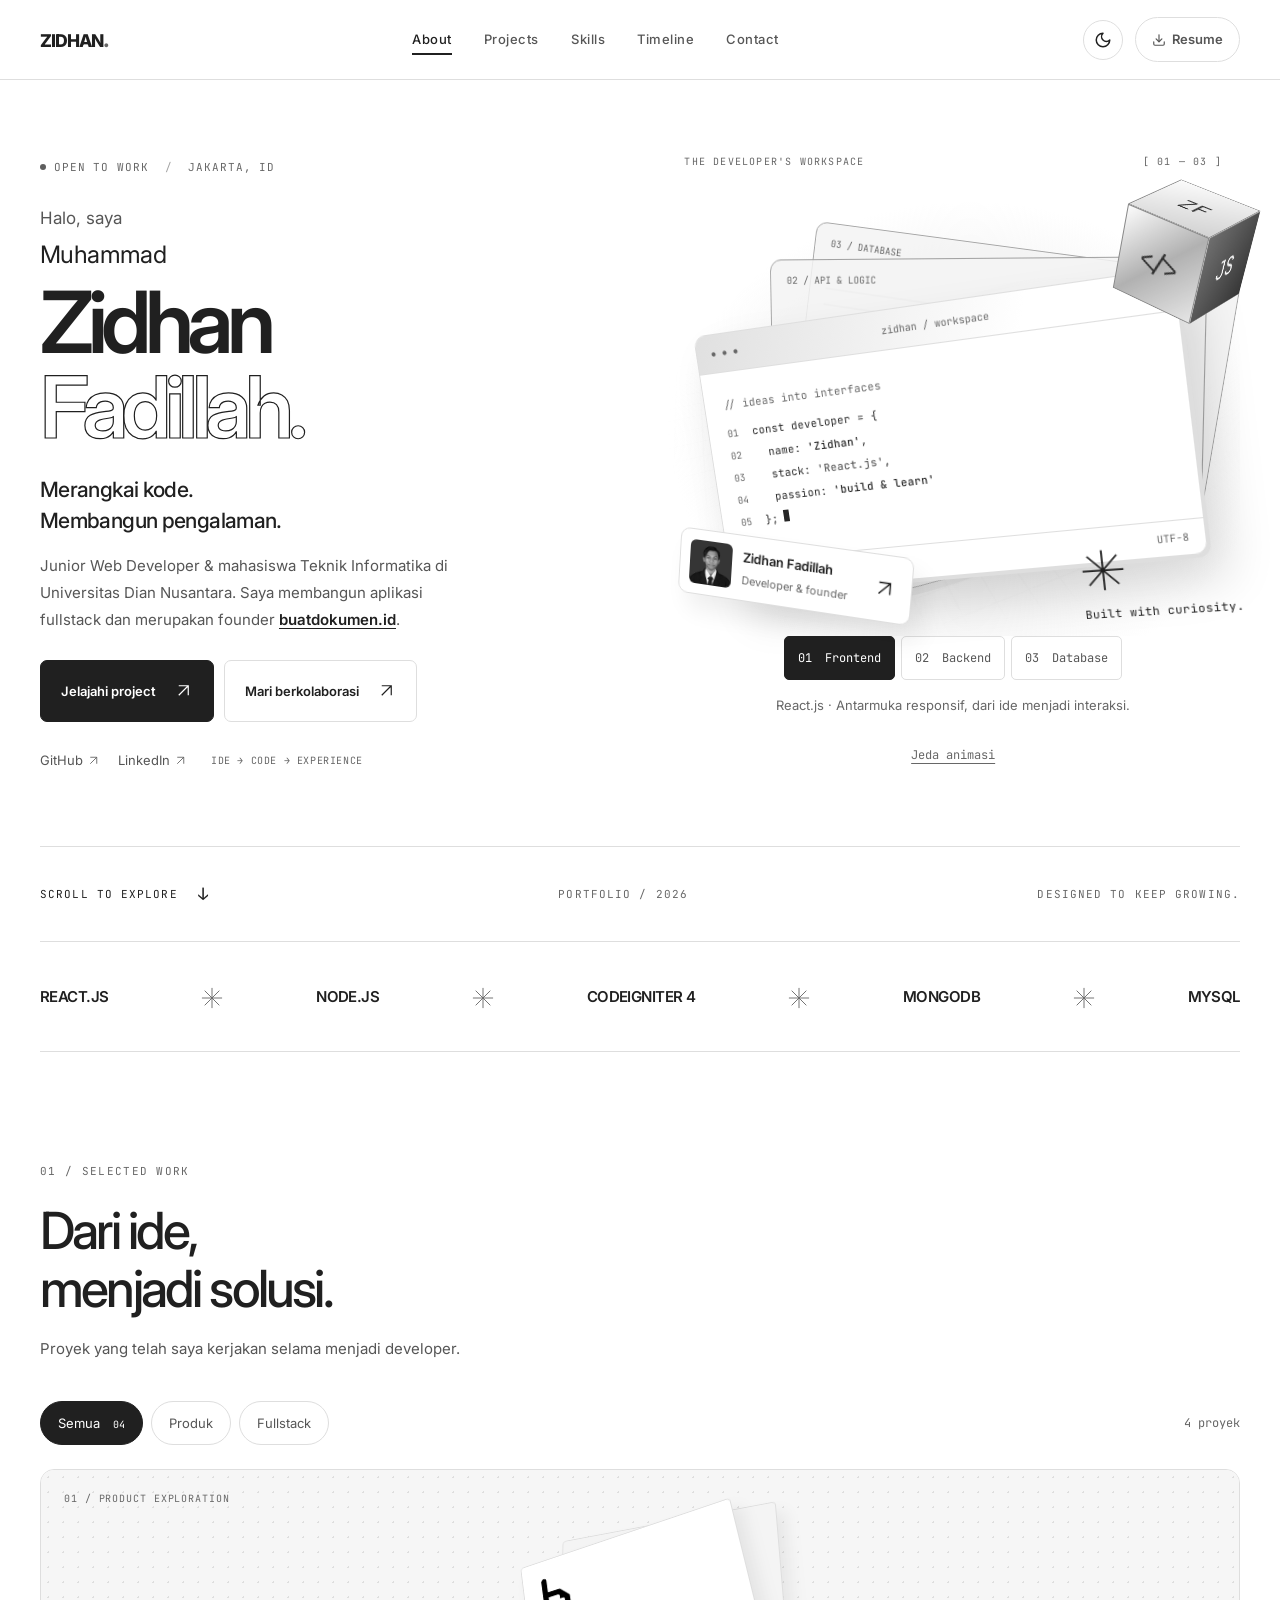
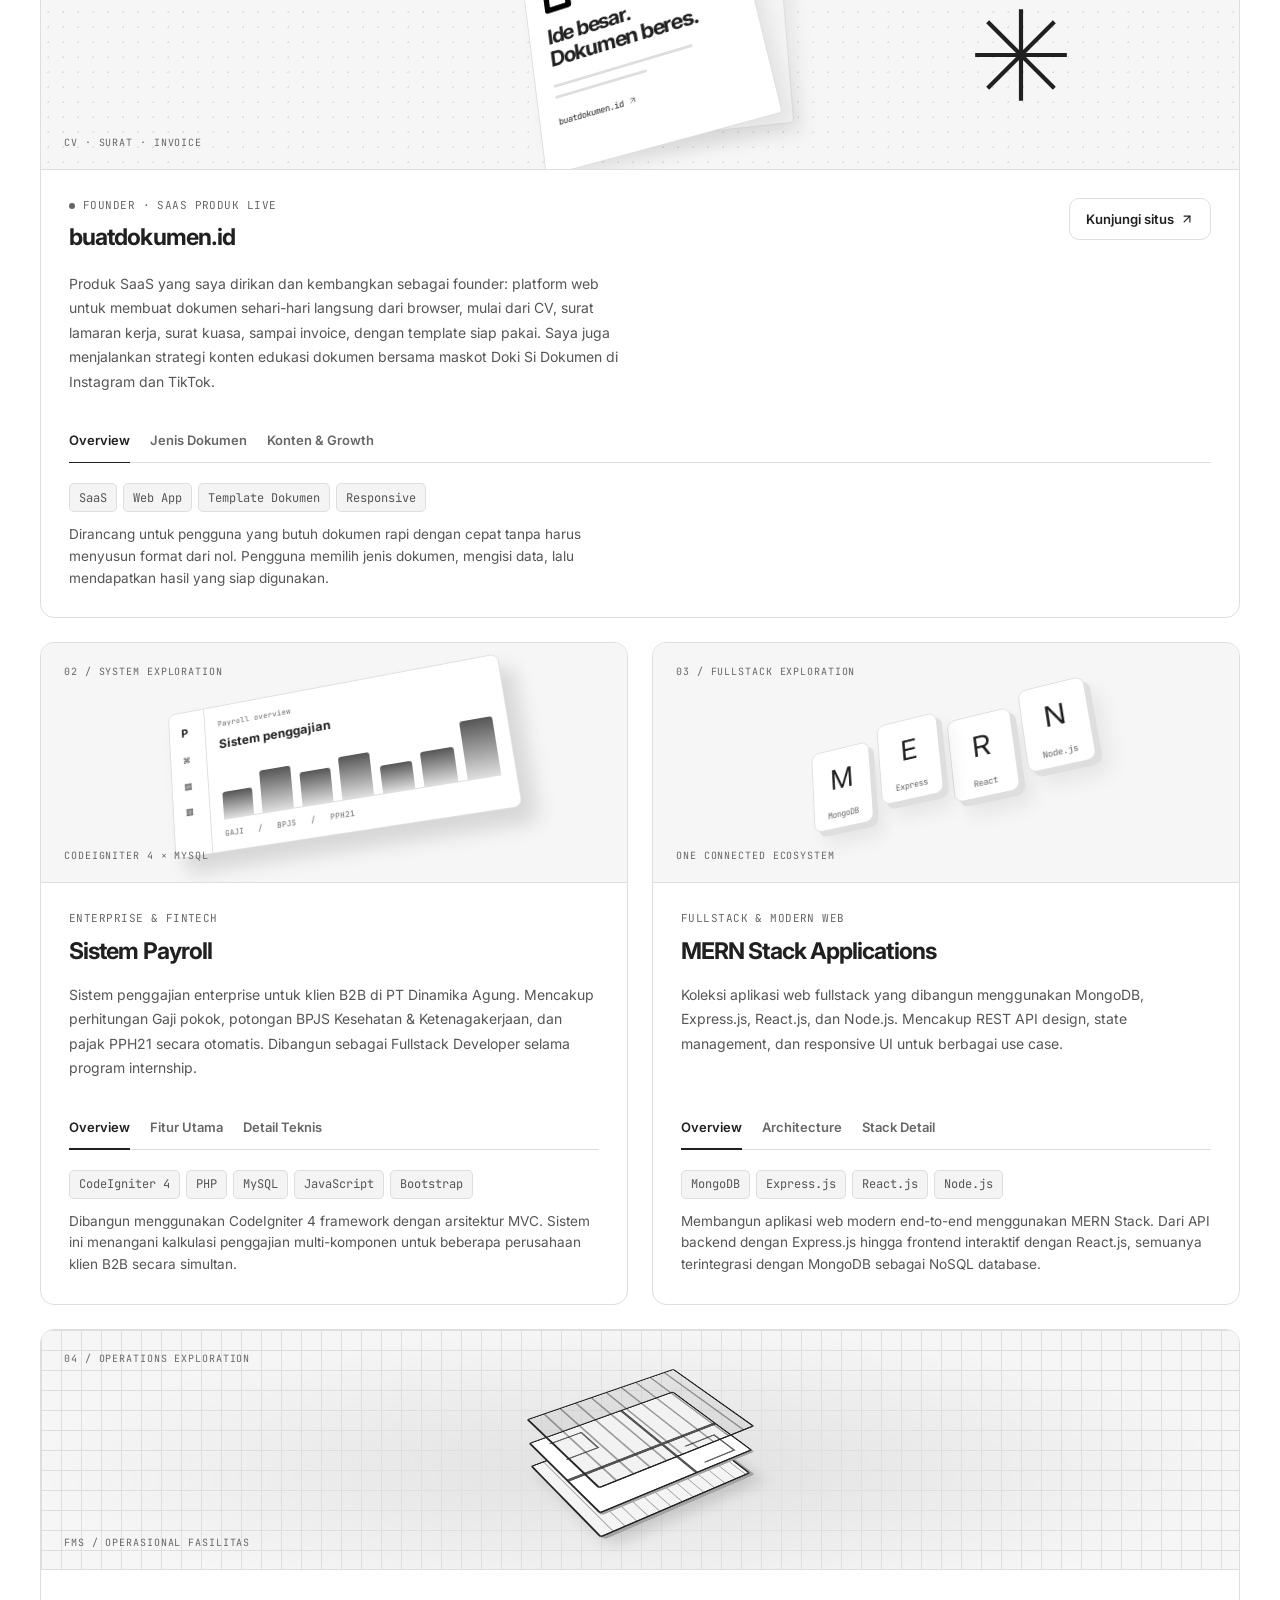
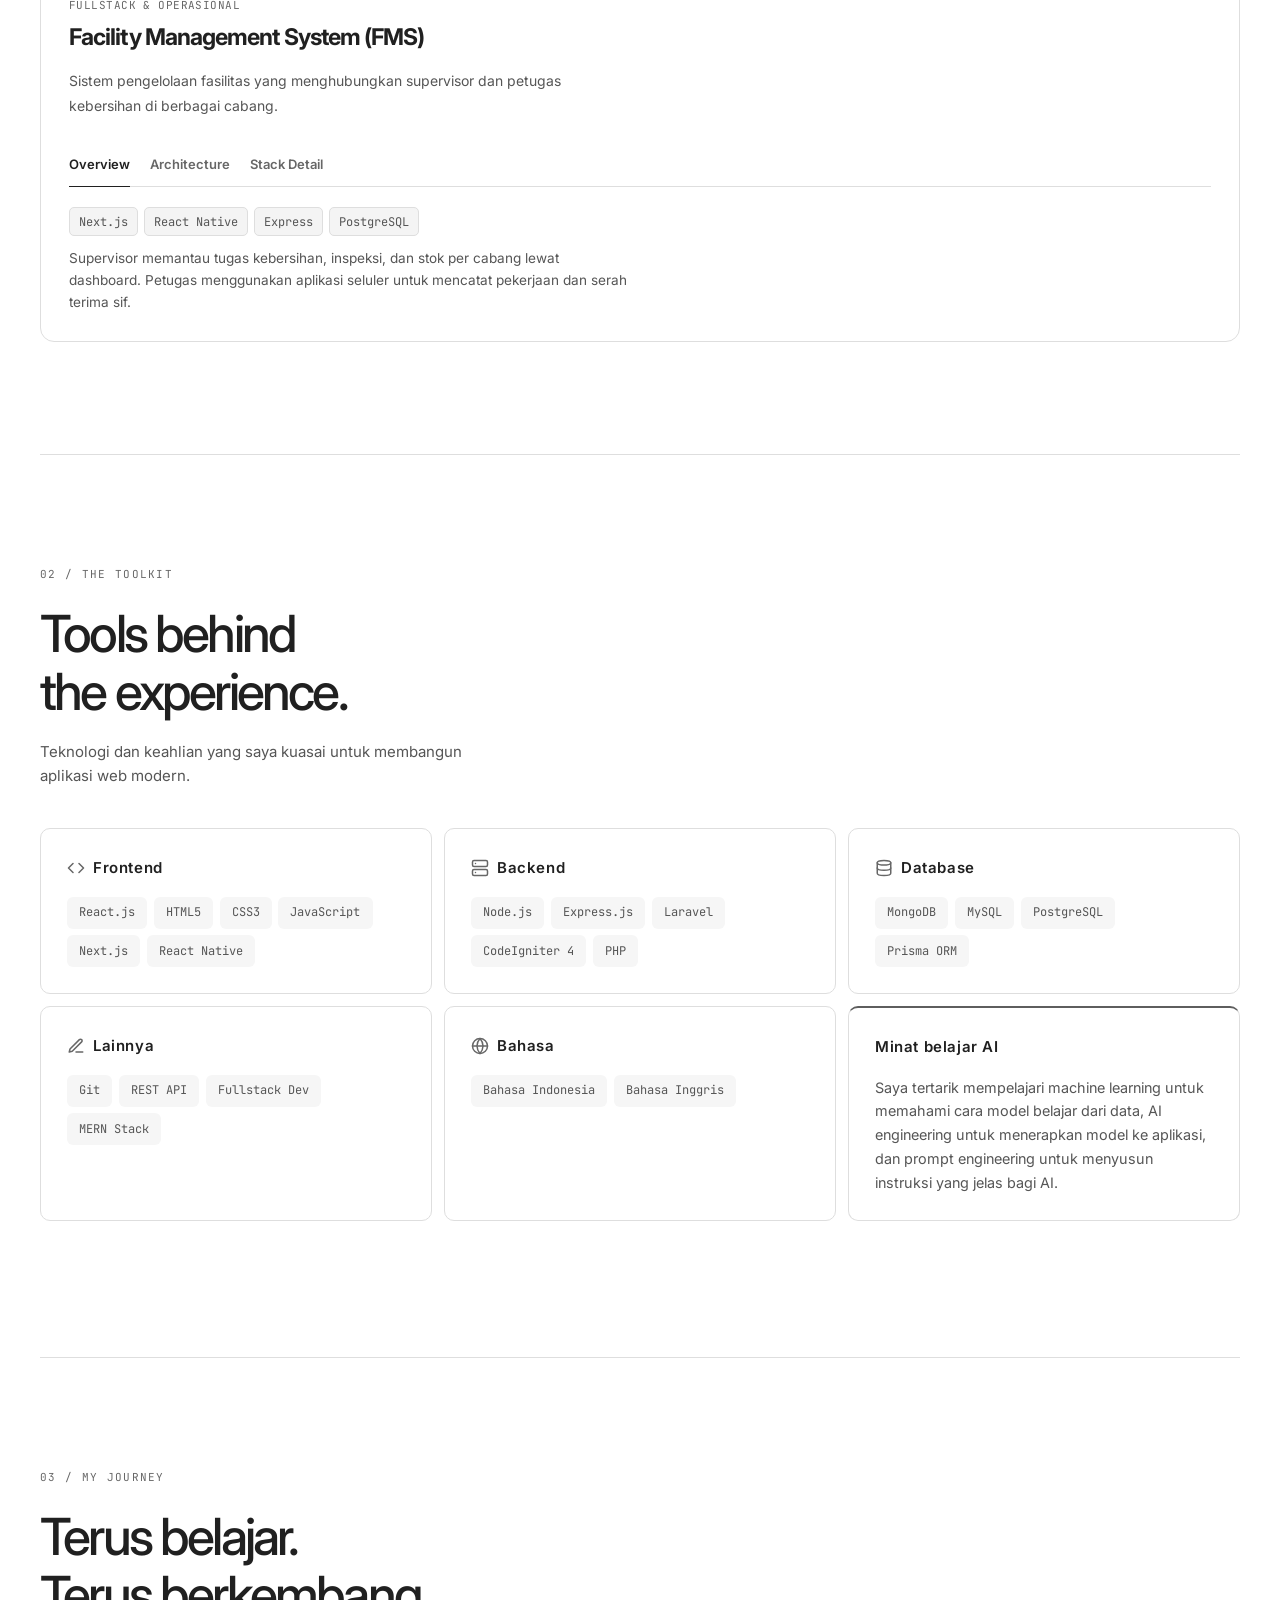
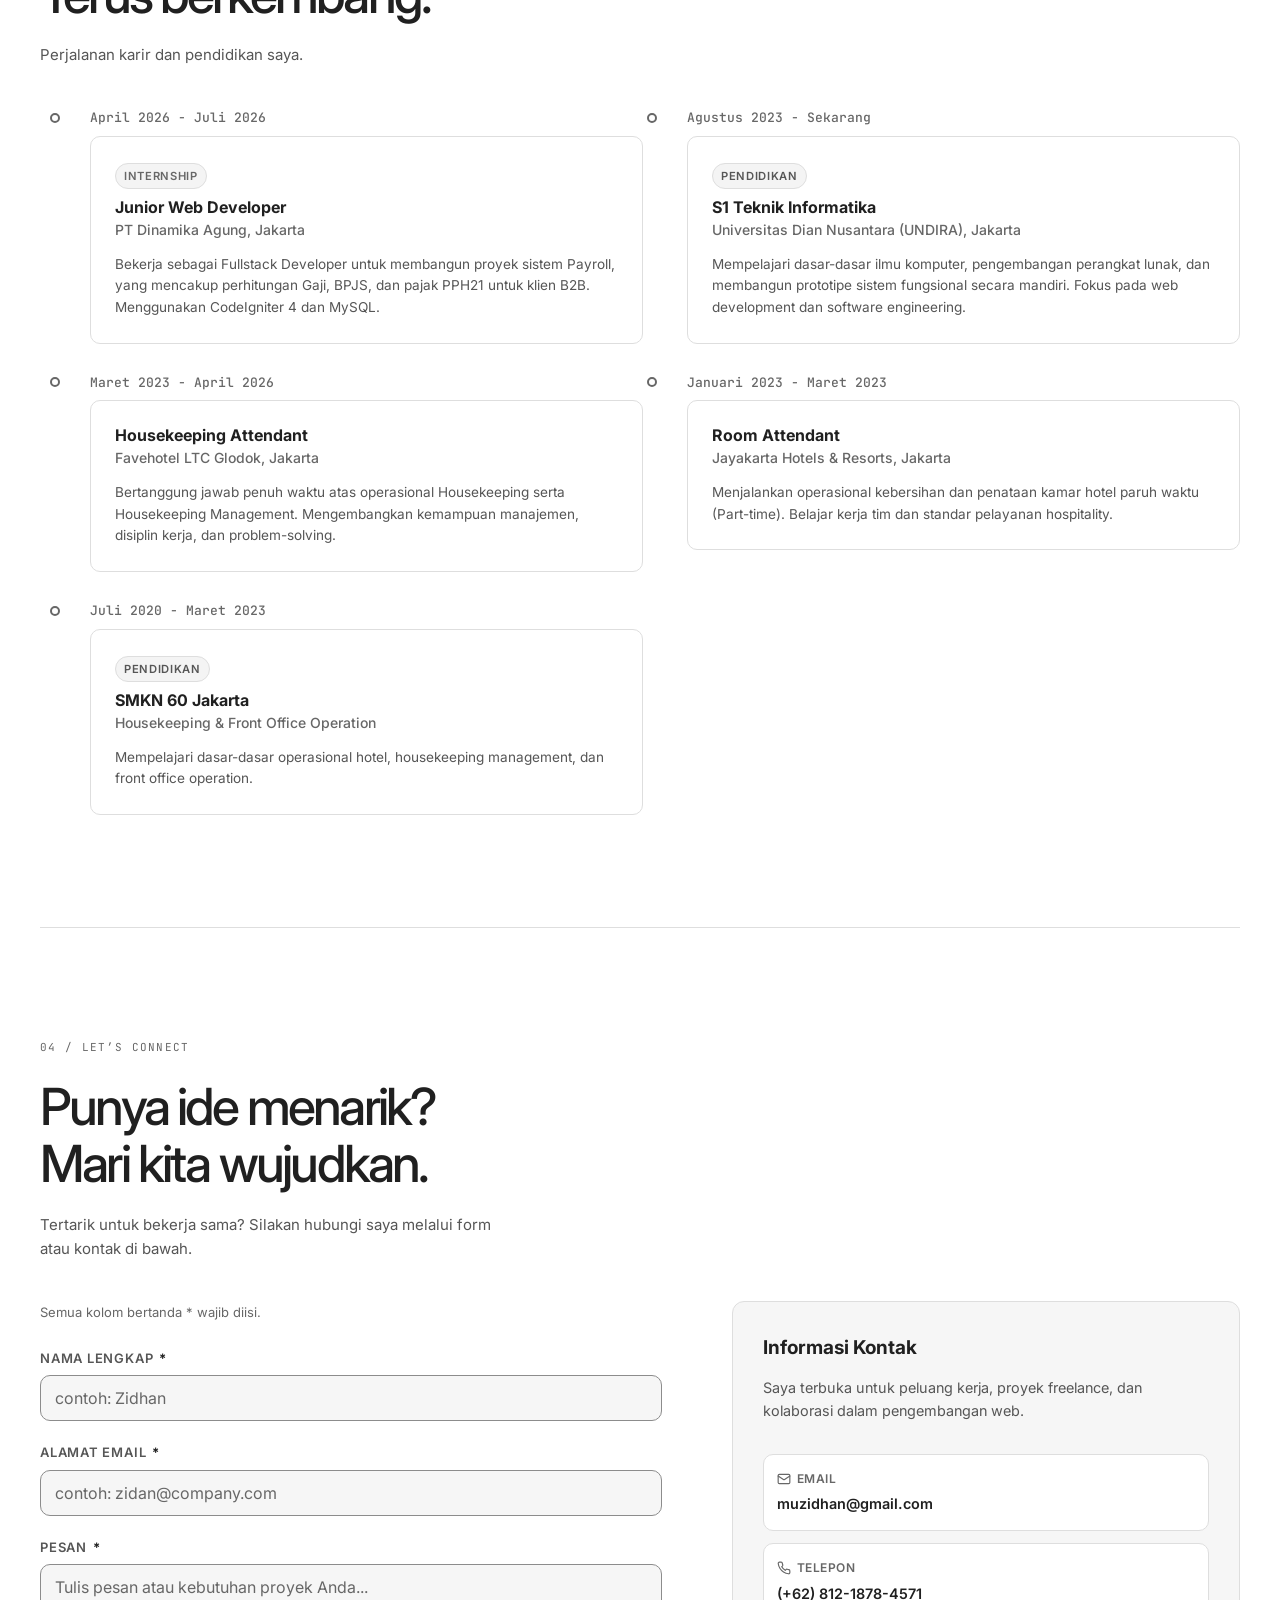
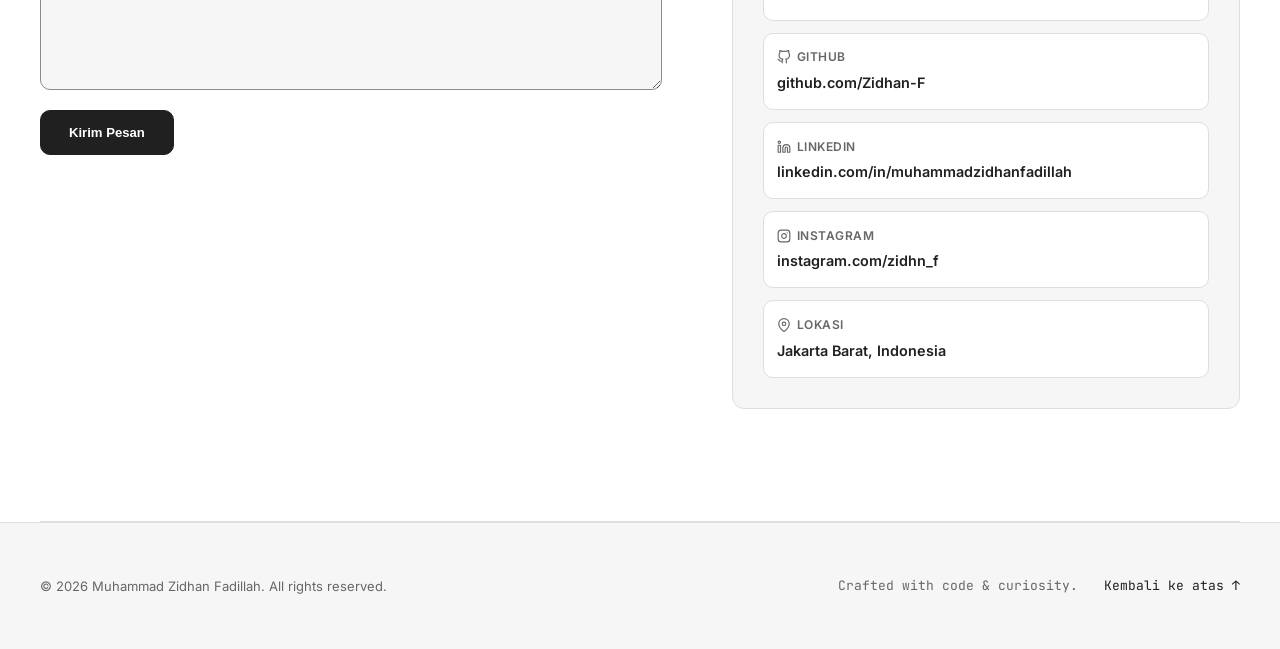
==== commit c1603e9b: "Apply UI UX Pro Max review on the monochrome portfolio - Lead with projects before skills (Portfolio" ====
--- a/index.html
+++ b/index.html
@@ -12,6 +12,8 @@
     <meta name="keywords"
         content="Muhammad Zidhan Fadillah, Founder buatdokumen.id, Junior Web Developer, Teknik Informatika, MERN Stack, Fullstack Developer, CodeIgniter, Portfolio">
     <meta name="author" content="Muhammad Zidhan Fadillah">
+    <meta name="theme-color" content="#ffffff" media="(prefers-color-scheme: light)">
+    <meta name="theme-color" content="#121212" media="(prefers-color-scheme: dark)">
 
     <!-- Open Graph / Facebook / WhatsApp -->
     <meta property="og:type" content="website">
@@ -35,7 +37,7 @@
     <link rel="preconnect" href="https://fonts.googleapis.com">
     <link rel="preconnect" href="https://fonts.gstatic.com" crossorigin>
     <link
-        href="https://fonts.googleapis.com/css2?family=Inter:wght@300;400;500;600;700;800&family=JetBrains+Mono:wght@400;500&display=swap"
+        href="https://fonts.googleapis.com/css2?family=Inter:wght@400;500;600;700;800&family=JetBrains+Mono:wght@400;500&display=swap"
         rel="stylesheet">
 
     <!-- Tema diterapkan sebelum CSS dimuat agar tidak ada kedipan tema yang salah -->
@@ -51,8 +53,8 @@
     </script>
 
     <!-- Stylesheets -->
-    <link rel="stylesheet" href="style.css?v=36a3984871ce">
-    <link rel="stylesheet" href="experience.css?v=025877d144a3">
+    <link rel="stylesheet" href="style.css?v=dbf8a65d02d4">
+    <link rel="stylesheet" href="experience.css?v=51ccdc0e4027">
 
     <!-- JSON-LD Structured Data for Google SEO & AI Overview -->
     <script type="application/ld+json">
@@ -150,8 +152,8 @@
             <a href="#about" class="logo" id="nav-logo" aria-label="Zidhan, kembali ke atas">ZIDHAN<span class="logo-dot" aria-hidden="true">.</span></a>
             <nav class="nav-links" id="nav-links" aria-label="Navigasi utama">
                 <a href="#about" class="nav-link">About</a>
+                <a href="#projects" class="nav-link">Projects</a>
                 <a href="#skills" class="nav-link">Skills</a>
-                <a href="#projects" class="nav-link">Projects</a>
                 <a href="#timeline" class="nav-link">Timeline</a>
                 <a href="#contact" class="nav-link">Contact</a>
             </nav>
@@ -252,10 +254,349 @@
         </section>
         <div class="stack-ribbon" role="group" aria-label="Teknologi utama"><span>REACT.JS</span><i aria-hidden="true"><svg class="asterisk-icon" aria-hidden="true" viewBox="0 0 48 48" fill="none" stroke="currentColor" stroke-width="2"><path d="M24 2v44M2 24h44M8 8l32 32M8 40 40 8"/></svg></i><span>NODE.JS</span><i aria-hidden="true"><svg class="asterisk-icon" aria-hidden="true" viewBox="0 0 48 48" fill="none" stroke="currentColor" stroke-width="2"><path d="M24 2v44M2 24h44M8 8l32 32M8 40 40 8"/></svg></i><span>CODEIGNITER 4</span><i aria-hidden="true"><svg class="asterisk-icon" aria-hidden="true" viewBox="0 0 48 48" fill="none" stroke="currentColor" stroke-width="2"><path d="M24 2v44M2 24h44M8 8l32 32M8 40 40 8"/></svg></i><span>MONGODB</span><i aria-hidden="true"><svg class="asterisk-icon" aria-hidden="true" viewBox="0 0 48 48" fill="none" stroke="currentColor" stroke-width="2"><path d="M24 2v44M2 24h44M8 8l32 32M8 40 40 8"/></svg></i><span>MYSQL</span></div>
 
+        <!-- Projects Section -->
+        <section id="projects" class="section projects-section">
+            <div class="section-header reveal">
+                <span class="section-eyebrow">01 / SELECTED WORK</span><h2 class="section-title">Dari ide,<br>menjadi solusi.</h2>
+                <p class="section-desc">Proyek yang telah saya kerjakan selama menjadi developer.</p>
+            </div>
+
+            <div class="project-toolbar"><div class="project-filters" role="group" aria-label="Filter proyek"><button type="button" data-filter="all" aria-pressed="true">Semua <span>04</span></button><button type="button" data-filter="product" aria-pressed="false">Produk</button><button type="button" data-filter="fullstack" aria-pressed="false">Fullstack</button></div><span id="project-count" role="status">4 proyek</span></div>
+            <div class="projects-grid" id="projects-grid">
+
+                <!-- Featured Project: buatdokumen.id -->
+                <article class="project-card project-featured reveal" id="project-buatdokumen" data-category="product">
+                    <div class="project-art document-art" aria-hidden="true"><span class="art-label">01 / PRODUCT EXPLORATION</span><div class="document-stack"><div class="paper paper-back"></div><div class="paper paper-front"><span class="paper-logo"></span><strong>Ide besar.<br>Dokumen beres.</strong><div class="paper-rule"></div><div class="paper-rule short"></div><span class="paper-bottom">buatdokumen.id <svg class="arrow-icon" aria-hidden="true" viewBox="0 0 24 24" fill="none" stroke="currentColor" stroke-width="1.5"><path d="M6 18 18 6M6 6h12v12"/></svg></span></div></div><span class="art-caption">CV · SURAT · INVOICE</span><span class="art-symbol"><svg class="asterisk-icon" aria-hidden="true" viewBox="0 0 48 48" fill="none" stroke="currentColor" stroke-width="2"><path d="M24 2v44M2 24h44M8 8l32 32M8 40 40 8"/></svg></span></div>
+                    <div class="project-featured-head">
+                        <div class="project-meta">
+                            <span class="project-category">Founder &middot; SaaS Produk Live</span>
+                            <h3 class="project-name">buatdokumen.id</h3>
+                        </div>
+                        <a href="https://buatdokumen.id" target="_blank" rel="noopener noreferrer"
+                            class="btn btn-secondary project-link">
+                            Kunjungi situs
+                            <svg aria-hidden="true" focusable="false" xmlns="http://www.w3.org/2000/svg" width="14" height="14" viewBox="0 0 24 24"
+                                fill="none" stroke="currentColor" stroke-width="2" stroke-linecap="round"
+                                stroke-linejoin="round">
+                                <path d="M7 17 17 7" />
+                                <path d="M7 7h10v10" />
+                            </svg>
+                            <span class="sr-only">(membuka tab baru)</span>
+                        </a>
+                    </div>
+                    <p class="project-desc">
+                        Produk SaaS yang saya dirikan dan kembangkan sebagai founder: platform web untuk membuat
+                        dokumen sehari-hari langsung dari browser, mulai dari CV, surat lamaran kerja, surat kuasa,
+                        sampai invoice, dengan template siap pakai. Saya juga menjalankan strategi konten edukasi
+                        dokumen bersama maskot Doki Si Dokumen di Instagram dan TikTok.
+                    </p>
+
+                    <div class="tab-container">
+                        <div class="tab-nav" role="tablist" aria-label="Detail buatdokumen.id">
+                            <button type="button" class="tab-btn active" data-tab="bd-overview" role="tab"
+                                aria-selected="true">Overview</button>
+                            <button type="button" class="tab-btn" data-tab="bd-features" role="tab"
+                                aria-selected="false">Jenis Dokumen</button>
+                            <button type="button" class="tab-btn" data-tab="bd-growth" role="tab"
+                                aria-selected="false">Konten &amp; Growth</button>
+                        </div>
+
+                        <div class="tab-panel active" id="bd-overview" role="tabpanel">
+                            <ul class="tech-tags">
+                                <li>SaaS</li>
+                                <li>Web App</li>
+                                <li>Template Dokumen</li>
+                                <li>Responsive</li>
+                            </ul>
+                            <p class="tab-text">
+                                Dirancang untuk pengguna yang butuh dokumen rapi dengan cepat tanpa harus menyusun
+                                format dari nol. Pengguna memilih jenis dokumen, mengisi data, lalu mendapatkan hasil
+                                yang siap digunakan.
+                            </p>
+                        </div>
+
+                        <div class="tab-panel" id="bd-features" role="tabpanel">
+                            <div class="metrics-widget">
+                                <div class="widget-row">
+                                    <span class="widget-key">Karier</span>
+                                    <span class="widget-val">CV &amp; Surat Lamaran</span>
+                                </div>
+                                <div class="widget-row">
+                                    <span class="widget-key">Legal Umum</span>
+                                    <span class="widget-val">Surat Kuasa</span>
+                                </div>
+                                <div class="widget-row">
+                                    <span class="widget-key">Bisnis</span>
+                                    <span class="widget-val">Invoice</span>
+                                </div>
+                            </div>
+                            <p class="tab-text text-sm">
+                                Setiap jenis dokumen memakai template terstruktur sehingga format dan urutan isinya
+                                konsisten.
+                            </p>
+                        </div>
+
+                        <div class="tab-panel" id="bd-growth" role="tabpanel">
+                            <div class="metrics-widget">
+                                <div class="widget-row">
+                                    <span class="widget-key">Peran</span>
+                                    <span class="widget-val">Founder</span>
+                                </div>
+                                <div class="widget-row">
+                                    <span class="widget-key">Maskot</span>
+                                    <span class="widget-val">Doki Si Dokumen</span>
+                                </div>
+                                <div class="widget-row">
+                                    <span class="widget-key">Kanal</span>
+                                    <span class="widget-val font-mono text-sm">Instagram &amp; TikTok</span>
+                                </div>
+                                <div class="widget-row">
+                                    <span class="widget-key">Format</span>
+                                    <span class="widget-val font-mono text-sm">Reels edukasi 3D</span>
+                                </div>
+                            </div>
+                            <p class="tab-text text-sm">
+                                Pertumbuhan organik lewat video edukasi singkat seputar dokumen yang diproduksi
+                                dengan pipeline otomatis (naskah, suara, dan render video).
+                            </p>
+                        </div>
+                    </div>
+                </article>
+
+                <!-- Project 1: Payroll System -->
+                <article class="project-card reveal" id="project-payroll" data-category="fullstack">
+                    <div class="project-art payroll-art" aria-hidden="true"><span class="art-label">02 / SYSTEM EXPLORATION</span><div class="mini-dashboard"><div class="mini-sidebar">P<span>⌘</span><span>▤</span><span>▥</span></div><div class="mini-main"><span>Payroll overview</span><strong>Sistem penggajian</strong><div class="mini-chart"><i></i><i></i><i></i><i></i><i></i><i></i><i></i></div><span>GAJI &nbsp; / &nbsp; BPJS &nbsp; / &nbsp; PPH21</span></div></div><span class="art-caption">CODEIGNITER 4 × MYSQL</span></div>
+                    <div class="project-meta">
+                        <span class="project-category">Enterprise &amp; FinTech</span>
+                        <h3 class="project-name">Sistem Payroll</h3>
+                    </div>
+                    <p class="project-desc">
+                        Sistem penggajian enterprise untuk klien B2B di PT Dinamika Agung. Mencakup perhitungan Gaji
+                        pokok, potongan BPJS Kesehatan &amp; Ketenagakerjaan, dan pajak PPH21 secara otomatis. Dibangun
+                        sebagai Fullstack Developer selama program internship.
+                    </p>
+
+                    <!-- Tabs Navigation -->
+                    <div class="tab-container">
+                        <div class="tab-nav" role="tablist" aria-label="Detail Sistem Payroll">
+                            <button type="button" class="tab-btn active" data-tab="payroll-overview" role="tab"
+                                aria-selected="true">Overview</button>
+                            <button type="button" class="tab-btn" data-tab="payroll-features" role="tab" aria-selected="false">Fitur
+                                Utama</button>
+                            <button type="button" class="tab-btn" data-tab="payroll-metrics" role="tab" aria-selected="false">Detail
+                                Teknis</button>
+                        </div>
+
+                        <!-- Tab Content 1: Overview -->
+                        <div class="tab-panel active" id="payroll-overview" role="tabpanel">
+                            <ul class="tech-tags">
+                                <li>CodeIgniter 4</li>
+                                <li>PHP</li>
+                                <li>MySQL</li>
+                                <li>JavaScript</li>
+                                <li>Bootstrap</li>
+                            </ul>
+                            <p class="tab-text">
+                                Dibangun menggunakan CodeIgniter 4 framework dengan arsitektur MVC. Sistem ini menangani
+                                kalkulasi penggajian multi-komponen untuk beberapa perusahaan klien B2B secara simultan.
+                            </p>
+                        </div>
+
+                        <!-- Tab Content 2: Features -->
+                        <div class="tab-panel" id="payroll-features" role="tabpanel">
+                            <div class="metrics-widget">
+                                <div class="widget-row">
+                                    <span class="widget-key">Perhitungan Gaji</span>
+                                    <span class="widget-val">Otomatis</span>
+                                </div>
+                                <div class="widget-row">
+                                    <span class="widget-key">BPJS Kesehatan</span>
+                                    <span class="widget-val">Auto-deduct</span>
+                                </div>
+                                <div class="widget-row">
+                                    <span class="widget-key">BPJS Ketenagakerjaan</span>
+                                    <span class="widget-val">Auto-deduct</span>
+                                </div>
+                                <div class="widget-row">
+                                    <span class="widget-key">Pajak PPH21</span>
+                                    <span class="widget-val">Kalkulasi TER</span>
+                                </div>
+                            </div>
+                            <p class="tab-text text-sm">
+                                Menghitung gaji bersih karyawan dengan memperhitungkan seluruh komponen potongan sesuai
+                                regulasi Indonesia (BPJS dan PPH21).
+                            </p>
+                        </div>
+
+                        <!-- Tab Content 3: Technical Details -->
+                        <div class="tab-panel" id="payroll-metrics" role="tabpanel">
+                            <div class="metrics-widget">
+                                <div class="widget-row">
+                                    <span class="widget-key">Framework</span>
+                                    <span class="widget-val font-mono text-sm">CodeIgniter 4</span>
+                                </div>
+                                <div class="widget-row">
+                                    <span class="widget-key">Architecture</span>
+                                    <span class="widget-val font-mono text-sm">MVC Pattern</span>
+                                </div>
+                                <div class="widget-row">
+                                    <span class="widget-key">Database</span>
+                                    <span class="widget-val font-mono text-sm">MySQL (Relational)</span>
+                                </div>
+                            </div>
+                            <p class="tab-text text-sm">
+                                Menggunakan database relasional MySQL dengan normalisasi tabel untuk data karyawan,
+                                komponen gaji, dan riwayat penggajian. Query dioptimalkan untuk batch processing.
+                            </p>
+                        </div>
+                    </div>
+                </article>
+
+                <!-- Project 2: MERN Stack Project -->
+                <article class="project-card reveal reveal-delay-1" id="project-mern" data-category="fullstack">
+                    <div class="project-art mern-art" aria-hidden="true"><span class="art-label">03 / FULLSTACK EXPLORATION</span><div class="mern-nodes"><span class="mern-node">M<small>MongoDB</small></span><span class="mern-node">E<small>Express</small></span><span class="mern-node">R<small>React</small></span><span class="mern-node">N<small>Node.js</small></span></div><span class="art-caption">ONE CONNECTED ECOSYSTEM</span></div>
+                    <div class="project-meta">
+                        <span class="project-category">Fullstack &amp; Modern Web</span>
+                        <h3 class="project-name">MERN Stack Applications</h3>
+                    </div>
+                    <p class="project-desc">
+                        Koleksi aplikasi web fullstack yang dibangun menggunakan MongoDB, Express.js, React.js, dan
+                        Node.js. Mencakup REST API design, state management, dan responsive UI untuk berbagai use case.
+                    </p>
+
+                    <!-- Tabs Navigation -->
+                    <div class="tab-container">
+                        <div class="tab-nav" role="tablist" aria-label="Detail MERN Stack Applications">
+                            <button type="button" class="tab-btn active" data-tab="mern-overview" role="tab"
+                                aria-selected="true">Overview</button>
+                            <button type="button" class="tab-btn" data-tab="mern-arch" role="tab"
+                                aria-selected="false">Architecture</button>
+                            <button type="button" class="tab-btn" data-tab="mern-stack" role="tab" aria-selected="false">Stack
+                                Detail</button>
+                        </div>
+
+                        <!-- Tab Content 1: Overview -->
+                        <div class="tab-panel active" id="mern-overview" role="tabpanel">
+                            <ul class="tech-tags">
+                                <li>MongoDB</li>
+                                <li>Express.js</li>
+                                <li>React.js</li>
+                                <li>Node.js</li>
+                            </ul>
+                            <p class="tab-text">
+                                Membangun aplikasi web modern end-to-end menggunakan MERN Stack. Dari API backend dengan
+                                Express.js hingga frontend interaktif dengan React.js, semuanya terintegrasi dengan
+                                MongoDB sebagai NoSQL database.
+                            </p>
+                        </div>
+
+                        <!-- Tab Content 2: Architecture -->
+                        <div class="tab-panel" id="mern-arch" role="tabpanel">
+                            <div class="db-schema-visual">
+                                <div class="schema-table">
+                                    <span class="table-name">React Client</span>
+                                    <span class="table-col">Components</span>
+                                    <span class="table-col">State Mgmt</span>
+                                    <span class="table-col">API Calls</span>
+                                </div>
+                                <div class="schema-arrow">&rarr;</div>
+                                <div class="schema-table">
+                                    <span class="table-name">Express API</span>
+                                    <span class="table-col">Routes</span>
+                                    <span class="table-col">Controllers</span>
+                                    <span class="table-col">Middleware</span>
+                                </div>
+                                <div class="schema-arrow">&rarr;</div>
+                                <div class="schema-table">
+                                    <span class="table-name">MongoDB</span>
+                                    <span class="table-col">Collections</span>
+                                    <span class="table-col">Mongoose ODM</span>
+                                    <span class="table-col">Indexes</span>
+                                </div>
+                            </div>
+                            <p class="tab-text text-sm">
+                                Arsitektur 3-tier: React frontend → Express REST API → MongoDB database. Setiap layer
+                                dipisahkan dengan jelas untuk maintainability.
+                            </p>
+                        </div>
+
+                        <!-- Tab Content 3: Stack Detail -->
+                        <div class="tab-panel" id="mern-stack" role="tabpanel">
+                            <div class="metrics-widget">
+                                <div class="widget-row">
+                                    <span class="widget-key">Frontend</span>
+                                    <span class="widget-val font-mono text-sm">React.js + Hooks</span>
+                                </div>
+                                <div class="widget-row">
+                                    <span class="widget-key">Backend</span>
+                                    <span class="widget-val font-mono text-sm">Node.js + Express</span>
+                                </div>
+                                <div class="widget-row">
+                                    <span class="widget-key">Database</span>
+                                    <span class="widget-val font-mono text-sm">MongoDB + Mongoose</span>
+                                </div>
+                            </div>
+                            <p class="tab-text text-sm">
+                                Menggunakan React Hooks untuk state management, Express middleware untuk authentication
+                                &amp; validation, dan Mongoose ODM untuk schema modeling di MongoDB.
+                            </p>
+                        </div>
+                    </div>
+                </article>
+
+                <article class="project-card reveal" id="project-fms" data-category="fullstack">
+                    <div class="project-art facility-art" aria-hidden="true">
+                        <span class="art-label">04 / OPERATIONS EXPLORATION</span>
+                        <div class="facility-model">
+                            <div class="facility-slab foundation"></div>
+                            <div class="facility-slab floor-plan"></div>
+                            <div class="facility-slab canopy"></div>
+                        </div>
+                        <span class="art-caption">FMS / OPERASIONAL FASILITAS</span>
+                    </div>
+                    <div class="project-meta">
+                        <span class="project-category">Fullstack &amp; Operasional</span>
+                        <h3 class="project-name">Facility Management System (FMS)</h3>
+                    </div>
+                    <p class="project-desc">Sistem pengelolaan fasilitas yang menghubungkan supervisor dan petugas kebersihan di berbagai cabang.</p>
+                    <div class="tab-container">
+                        <div class="tab-nav" role="tablist" aria-label="Detail Facility Management System">
+                            <button type="button" class="tab-btn active" data-tab="fms-overview" role="tab" aria-selected="true">Overview</button>
+                            <button type="button" class="tab-btn" data-tab="fms-architecture" role="tab" aria-selected="false">Architecture</button>
+                            <button type="button" class="tab-btn" data-tab="fms-stack" role="tab" aria-selected="false">Stack Detail</button>
+                        </div>
+                        <div class="tab-panel active" id="fms-overview" role="tabpanel">
+                            <ul class="tech-tags"><li>Next.js</li><li>React Native</li><li>Express</li><li>PostgreSQL</li></ul>
+                            <p class="tab-text">Supervisor memantau tugas kebersihan, inspeksi, dan stok per cabang lewat dashboard. Petugas menggunakan aplikasi seluler untuk mencatat pekerjaan dan serah terima sif.</p>
+                        </div>
+                        <div class="tab-panel" id="fms-architecture" role="tabpanel">
+                            <div class="db-schema-visual">
+                                <div class="schema-table"><span class="table-name">Klien</span><span class="table-col">Dashboard web</span><span class="table-col">Aplikasi petugas</span></div>
+                                <span class="schema-arrow" aria-hidden="true">&rarr;</span>
+                                <div class="schema-table"><span class="table-name">REST API</span><span class="table-col">Hak akses</span><span class="table-col">Sinkronisasi</span></div>
+                                <span class="schema-arrow" aria-hidden="true">&rarr;</span>
+                                <div class="schema-table"><span class="table-name">PostgreSQL</span><span class="table-col">Data cabang</span><span class="table-col">Catatan tugas</span></div>
+                            </div>
+                            <p class="tab-text">Kedua klien mengakses API yang sama. Saat luring, aplikasi petugas mengantrekan perubahan tugas. Saat sinkronisasi, aplikasi mengirim antrean itu ke server lalu mengambil pembaruan terbaru.</p>
+                        </div>
+                        <div class="tab-panel" id="fms-stack" role="tabpanel">
+                            <div class="metrics-widget">
+                                <div class="widget-row"><span class="widget-key">Dashboard</span><span class="widget-val font-mono text-sm">Next.js · React</span></div>
+                                <div class="widget-row"><span class="widget-key">Aplikasi petugas</span><span class="widget-val font-mono text-sm">React Native · Expo</span></div>
+                                <div class="widget-row"><span class="widget-key">API</span><span class="widget-val font-mono text-sm">Node.js · Express</span></div>
+                                <div class="widget-row"><span class="widget-key">Data</span><span class="widget-val font-mono text-sm">PostgreSQL · Prisma</span></div>
+                            </div>
+                        </div>
+                    </div>
+                </article>
+
+            </div>
+        </section>
+
         <!-- Skills Section -->
         <section id="skills" class="section skills-section">
             <div class="section-header reveal">
-                <span class="section-eyebrow">01 / THE TOOLKIT</span><h2 class="section-title">Tools behind<br>the experience.</h2>
+                <span class="section-eyebrow">02 / THE TOOLKIT</span><h2 class="section-title">Tools behind<br>the experience.</h2>
                 <p class="section-desc">Teknologi dan keahlian yang saya kuasai untuk membangun aplikasi web modern.</p>
             </div>
 
@@ -353,345 +694,6 @@
             </div>
         </section>
 
-        <!-- Projects Section -->
-        <section id="projects" class="section projects-section">
-            <div class="section-header reveal">
-                <span class="section-eyebrow">02 / SELECTED WORK</span><h2 class="section-title">Dari ide,<br>menjadi solusi.</h2>
-                <p class="section-desc">Proyek yang telah saya kerjakan selama menjadi developer.</p>
-            </div>
-
-            <div class="project-toolbar"><div class="project-filters" role="group" aria-label="Filter proyek"><button type="button" data-filter="all" aria-pressed="true">Semua <span>04</span></button><button type="button" data-filter="product" aria-pressed="false">Produk</button><button type="button" data-filter="fullstack" aria-pressed="false">Fullstack</button></div><span id="project-count" role="status">4 proyek</span></div>
-            <div class="projects-grid" id="projects-grid">
-
-                <!-- Featured Project: buatdokumen.id -->
-                <article class="project-card project-featured reveal" id="project-buatdokumen" data-category="product">
-                    <div class="project-art document-art" aria-hidden="true"><span class="art-label">01 / PRODUCT EXPLORATION</span><div class="document-stack"><div class="paper paper-back"></div><div class="paper paper-front"><span class="paper-logo"></span><strong>Ide besar.<br>Dokumen beres.</strong><div class="paper-rule"></div><div class="paper-rule short"></div><span class="paper-bottom">buatdokumen.id <svg class="arrow-icon" aria-hidden="true" viewBox="0 0 24 24" fill="none" stroke="currentColor" stroke-width="1.5"><path d="M6 18 18 6M6 6h12v12"/></svg></span></div></div><span class="art-caption">CV · SURAT · INVOICE</span><span class="art-symbol"><svg class="asterisk-icon" aria-hidden="true" viewBox="0 0 48 48" fill="none" stroke="currentColor" stroke-width="2"><path d="M24 2v44M2 24h44M8 8l32 32M8 40 40 8"/></svg></span></div>
-                    <div class="project-featured-head">
-                        <div class="project-meta">
-                            <span class="project-category">Founder &middot; SaaS Produk Live</span>
-                            <h3 class="project-name">buatdokumen.id</h3>
-                        </div>
-                        <a href="https://buatdokumen.id" target="_blank" rel="noopener noreferrer"
-                            class="btn btn-secondary project-link">
-                            Kunjungi situs
-                            <svg aria-hidden="true" focusable="false" xmlns="http://www.w3.org/2000/svg" width="14" height="14" viewBox="0 0 24 24"
-                                fill="none" stroke="currentColor" stroke-width="2" stroke-linecap="round"
-                                stroke-linejoin="round">
-                                <path d="M7 17 17 7" />
-                                <path d="M7 7h10v10" />
-                            </svg>
-                            <span class="sr-only">(membuka tab baru)</span>
-                        </a>
-                    </div>
-                    <p class="project-desc">
-                        Produk SaaS yang saya dirikan dan kembangkan sebagai founder: platform web untuk membuat
-                        dokumen sehari-hari langsung dari browser, mulai dari CV, surat lamaran kerja, surat kuasa,
-                        sampai invoice, dengan template siap pakai. Saya juga menjalankan strategi konten edukasi
-                        dokumen bersama maskot Doki Si Dokumen di Instagram dan TikTok.
-                    </p>
-
-                    <div class="tab-container">
-                        <div class="tab-nav" role="tablist" aria-label="Detail buatdokumen.id">
-                            <button type="button" class="tab-btn active" data-tab="bd-overview" role="tab"
-                                aria-selected="true">Overview</button>
-                            <button type="button" class="tab-btn" data-tab="bd-features" role="tab"
-                                aria-selected="false">Jenis Dokumen</button>
-                            <button type="button" class="tab-btn" data-tab="bd-growth" role="tab"
-                                aria-selected="false">Konten &amp; Growth</button>
-                        </div>
-
-                        <div class="tab-panel active" id="bd-overview" role="tabpanel">
-                            <ul class="tech-tags">
-                                <li>SaaS</li>
-                                <li>Web App</li>
-                                <li>Template Dokumen</li>
-                                <li>Responsive</li>
-                            </ul>
-                            <p class="tab-text">
-                                Dirancang untuk pengguna yang butuh dokumen rapi dengan cepat tanpa harus menyusun
-                                format dari nol. Pengguna memilih jenis dokumen, mengisi data, lalu mendapatkan hasil
-                                yang siap digunakan.
-                            </p>
-                        </div>
-
-                        <div class="tab-panel" id="bd-features" role="tabpanel">
-                            <div class="metrics-widget">
-                                <div class="widget-row">
-                                    <span class="widget-key">Karier</span>
-                                    <span class="widget-val">CV &amp; Surat Lamaran</span>
-                                </div>
-                                <div class="widget-row">
-                                    <span class="widget-key">Legal Umum</span>
-                                    <span class="widget-val">Surat Kuasa</span>
-                                </div>
-                                <div class="widget-row">
-                                    <span class="widget-key">Bisnis</span>
-                                    <span class="widget-val">Invoice</span>
-                                </div>
-                            </div>
-                            <p class="tab-text text-sm">
-                                Setiap jenis dokumen memakai template terstruktur sehingga format dan urutan isinya
-                                konsisten.
-                            </p>
-                        </div>
-
-                        <div class="tab-panel" id="bd-growth" role="tabpanel">
-                            <div class="metrics-widget">
-                                <div class="widget-row">
-                                    <span class="widget-key">Peran</span>
-                                    <span class="widget-val">Founder</span>
-                                </div>
-                                <div class="widget-row">
-                                    <span class="widget-key">Maskot</span>
-                                    <span class="widget-val">Doki Si Dokumen</span>
-                                </div>
-                                <div class="widget-row">
-                                    <span class="widget-key">Kanal</span>
-                                    <span class="widget-val font-mono text-sm">Instagram &amp; TikTok</span>
-                                </div>
-                                <div class="widget-row">
-                                    <span class="widget-key">Format</span>
-                                    <span class="widget-val font-mono text-sm">Reels edukasi 3D</span>
-                                </div>
-                            </div>
-                            <p class="tab-text text-sm">
-                                Pertumbuhan organik lewat video edukasi singkat seputar dokumen yang diproduksi
-                                dengan pipeline otomatis (naskah, suara, dan render video).
-                            </p>
-                        </div>
-                    </div>
-                </article>
-
-                <!-- Project 1: Payroll System -->
-                <article class="project-card reveal" id="project-payroll" data-category="fullstack">
-                    <div class="project-art payroll-art" aria-hidden="true"><span class="art-label">02 / SYSTEM EXPLORATION</span><div class="mini-dashboard"><div class="mini-sidebar">P<span>⌘</span><span>▤</span><span>▥</span></div><div class="mini-main"><span>Payroll overview</span><strong>Sistem penggajian</strong><div class="mini-chart"><i></i><i></i><i></i><i></i><i></i><i></i><i></i></div><span>GAJI &nbsp; / &nbsp; BPJS &nbsp; / &nbsp; PPH21</span></div></div><span class="art-caption">CODEIGNITER 4 × MYSQL</span></div>
-                    <div class="project-meta">
-                        <span class="project-category">Enterprise &amp; FinTech</span>
-                        <h3 class="project-name">Sistem Payroll</h3>
-                    </div>
-                    <p class="project-desc">
-                        Sistem penggajian enterprise untuk klien B2B di PT Dinamika Agung. Mencakup perhitungan Gaji
-                        pokok, potongan BPJS Kesehatan &amp; Ketenagakerjaan, dan pajak PPH21 secara otomatis. Dibangun
-                        sebagai Fullstack Developer selama program internship.
-                    </p>
-
-                    <!-- Tabs Navigation -->
-                    <div class="tab-container">
-                        <div class="tab-nav" role="tablist" aria-label="Detail Sistem Payroll">
-                            <button type="button" class="tab-btn active" data-tab="payroll-overview" role="tab"
-                                aria-selected="true">Overview</button>
-                            <button type="button" class="tab-btn" data-tab="payroll-features" role="tab" aria-selected="false">Fitur
-                                Utama</button>
-                            <button type="button" class="tab-btn" data-tab="payroll-metrics" role="tab" aria-selected="false">Detail
-                                Teknis</button>
-                        </div>
-
-                        <!-- Tab Content 1: Overview -->
-                        <div class="tab-panel active" id="payroll-overview" role="tabpanel">
-                            <ul class="tech-tags">
-                                <li>CodeIgniter 4</li>
-                                <li>PHP</li>
-                                <li>MySQL</li>
-                                <li>JavaScript</li>
-                                <li>Bootstrap</li>
-                            </ul>
-                            <p class="tab-text">
-                                Dibangun menggunakan CodeIgniter 4 framework dengan arsitektur MVC. Sistem ini menangani
-                                kalkulasi penggajian multi-komponen untuk beberapa perusahaan klien B2B secara simultan.
-                            </p>
-                        </div>
-
-                        <!-- Tab Content 2: Features -->
-                        <div class="tab-panel" id="payroll-features" role="tabpanel">
-                            <div class="metrics-widget">
-                                <div class="widget-row">
-                                    <span class="widget-key">Perhitungan Gaji</span>
-                                    <span class="widget-val">Otomatis</span>
-                                </div>
-                                <div class="widget-row">
-                                    <span class="widget-key">BPJS Kesehatan</span>
-                                    <span class="widget-val">Auto-deduct</span>
-                                </div>
-                                <div class="widget-row">
-                                    <span class="widget-key">BPJS Ketenagakerjaan</span>
-                                    <span class="widget-val">Auto-deduct</span>
-                                </div>
-                                <div class="widget-row">
-                                    <span class="widget-key">Pajak PPH21</span>
-                                    <span class="widget-val">Kalkulasi TER</span>
-                                </div>
-                            </div>
-                            <p class="tab-text text-sm">
-                                Menghitung gaji bersih karyawan dengan memperhitungkan seluruh komponen potongan sesuai
-                                regulasi Indonesia (BPJS dan PPH21).
-                            </p>
-                        </div>
-
-                        <!-- Tab Content 3: Technical Details -->
-                        <div class="tab-panel" id="payroll-metrics" role="tabpanel">
-                            <div class="metrics-widget">
-                                <div class="widget-row">
-                                    <span class="widget-key">Framework</span>
-                                    <span class="widget-val font-mono text-sm">CodeIgniter 4</span>
-                                </div>
-                                <div class="widget-row">
-                                    <span class="widget-key">Architecture</span>
-                                    <span class="widget-val font-mono text-sm">MVC Pattern</span>
-                                </div>
-                                <div class="widget-row">
-                                    <span class="widget-key">Database</span>
-                                    <span class="widget-val font-mono text-sm">MySQL (Relational)</span>
-                                </div>
-                            </div>
-                            <p class="tab-text text-sm">
-                                Menggunakan database relasional MySQL dengan normalisasi tabel untuk data karyawan,
-                                komponen gaji, dan riwayat penggajian. Query dioptimalkan untuk batch processing.
-                            </p>
-                        </div>
-                    </div>
-                </article>
-
-                <!-- Project 2: MERN Stack Project -->
-                <article class="project-card reveal reveal-delay-1" id="project-mern" data-category="fullstack">
-                    <div class="project-art mern-art" aria-hidden="true"><span class="art-label">03 / FULLSTACK EXPLORATION</span><div class="mern-nodes"><span class="mern-node">M<small>MongoDB</small></span><span class="mern-node">E<small>Express</small></span><span class="mern-node">R<small>React</small></span><span class="mern-node">N<small>Node.js</small></span></div><span class="art-caption">ONE CONNECTED ECOSYSTEM</span></div>
-                    <div class="project-meta">
-                        <span class="project-category">Fullstack &amp; Modern Web</span>
-                        <h3 class="project-name">MERN Stack Applications</h3>
-                    </div>
-                    <p class="project-desc">
-                        Koleksi aplikasi web fullstack yang dibangun menggunakan MongoDB, Express.js, React.js, dan
-                        Node.js. Mencakup REST API design, state management, dan responsive UI untuk berbagai use case.
-                    </p>
-
-                    <!-- Tabs Navigation -->
-                    <div class="tab-container">
-                        <div class="tab-nav" role="tablist" aria-label="Detail MERN Stack Applications">
-                            <button type="button" class="tab-btn active" data-tab="mern-overview" role="tab"
-                                aria-selected="true">Overview</button>
-                            <button type="button" class="tab-btn" data-tab="mern-arch" role="tab"
-                                aria-selected="false">Architecture</button>
-                            <button type="button" class="tab-btn" data-tab="mern-stack" role="tab" aria-selected="false">Stack
-                                Detail</button>
-                        </div>
-
-                        <!-- Tab Content 1: Overview -->
-                        <div class="tab-panel active" id="mern-overview" role="tabpanel">
-                            <ul class="tech-tags">
-                                <li>MongoDB</li>
-                                <li>Express.js</li>
-                                <li>React.js</li>
-                                <li>Node.js</li>
-                            </ul>
-                            <p class="tab-text">
-                                Membangun aplikasi web modern end-to-end menggunakan MERN Stack. Dari API backend dengan
-                                Express.js hingga frontend interaktif dengan React.js, semuanya terintegrasi dengan
-                                MongoDB sebagai NoSQL database.
-                            </p>
-                        </div>
-
-                        <!-- Tab Content 2: Architecture -->
-                        <div class="tab-panel" id="mern-arch" role="tabpanel">
-                            <div class="db-schema-visual">
-                                <div class="schema-table">
-                                    <span class="table-name">React Client</span>
-                                    <span class="table-col">Components</span>
-                                    <span class="table-col">State Mgmt</span>
-                                    <span class="table-col">API Calls</span>
-                                </div>
-                                <div class="schema-arrow">&rarr;</div>
-                                <div class="schema-table">
-                                    <span class="table-name">Express API</span>
-                                    <span class="table-col">Routes</span>
-                                    <span class="table-col">Controllers</span>
-                                    <span class="table-col">Middleware</span>
-                                </div>
-                                <div class="schema-arrow">&rarr;</div>
-                                <div class="schema-table">
-                                    <span class="table-name">MongoDB</span>
-                                    <span class="table-col">Collections</span>
-                                    <span class="table-col">Mongoose ODM</span>
-                                    <span class="table-col">Indexes</span>
-                                </div>
-                            </div>
-                            <p class="tab-text text-sm">
-                                Arsitektur 3-tier: React frontend → Express REST API → MongoDB database. Setiap layer
-                                dipisahkan dengan jelas untuk maintainability.
-                            </p>
-                        </div>
-
-                        <!-- Tab Content 3: Stack Detail -->
-                        <div class="tab-panel" id="mern-stack" role="tabpanel">
-                            <div class="metrics-widget">
-                                <div class="widget-row">
-                                    <span class="widget-key">Frontend</span>
-                                    <span class="widget-val font-mono text-sm">React.js + Hooks</span>
-                                </div>
-                                <div class="widget-row">
-                                    <span class="widget-key">Backend</span>
-                                    <span class="widget-val font-mono text-sm">Node.js + Express</span>
-                                </div>
-                                <div class="widget-row">
-                                    <span class="widget-key">Database</span>
-                                    <span class="widget-val font-mono text-sm">MongoDB + Mongoose</span>
-                                </div>
-                            </div>
-                            <p class="tab-text text-sm">
-                                Menggunakan React Hooks untuk state management, Express middleware untuk authentication
-                                &amp; validation, dan Mongoose ODM untuk schema modeling di MongoDB.
-                            </p>
-                        </div>
-                    </div>
-                </article>
-
-                <article class="project-card reveal" id="project-fms" data-category="fullstack">
-                    <div class="project-art facility-art" aria-hidden="true">
-                        <span class="art-label">04 / OPERATIONS EXPLORATION</span>
-                        <div class="facility-model">
-                            <div class="facility-slab foundation"></div>
-                            <div class="facility-slab floor-plan"></div>
-                            <div class="facility-slab canopy"></div>
-                        </div>
-                        <span class="art-caption">FMS / OPERASIONAL FASILITAS</span>
-                    </div>
-                    <div class="project-meta">
-                        <span class="project-category">Fullstack &amp; Operasional</span>
-                        <h3 class="project-name">Facility Management System (FMS)</h3>
-                    </div>
-                    <p class="project-desc">Sistem pengelolaan fasilitas yang menghubungkan supervisor dan petugas kebersihan di berbagai cabang.</p>
-                    <div class="tab-container">
-                        <div class="tab-nav" role="tablist" aria-label="Detail Facility Management System">
-                            <button type="button" class="tab-btn active" data-tab="fms-overview" role="tab" aria-selected="true">Overview</button>
-                            <button type="button" class="tab-btn" data-tab="fms-architecture" role="tab" aria-selected="false">Architecture</button>
-                            <button type="button" class="tab-btn" data-tab="fms-stack" role="tab" aria-selected="false">Stack Detail</button>
-                        </div>
-                        <div class="tab-panel active" id="fms-overview" role="tabpanel">
-                            <ul class="tech-tags"><li>Next.js</li><li>React Native</li><li>Express</li><li>PostgreSQL</li></ul>
-                            <p class="tab-text">Supervisor memantau tugas kebersihan, inspeksi, dan stok per cabang lewat dashboard. Petugas menggunakan aplikasi seluler untuk mencatat pekerjaan dan serah terima sif.</p>
-                        </div>
-                        <div class="tab-panel" id="fms-architecture" role="tabpanel">
-                            <div class="db-schema-visual">
-                                <div class="schema-table"><span class="table-name">Klien</span><span class="table-col">Dashboard web</span><span class="table-col">Aplikasi petugas</span></div>
-                                <span class="schema-arrow" aria-hidden="true">&rarr;</span>
-                                <div class="schema-table"><span class="table-name">REST API</span><span class="table-col">Hak akses</span><span class="table-col">Sinkronisasi</span></div>
-                                <span class="schema-arrow" aria-hidden="true">&rarr;</span>
-                                <div class="schema-table"><span class="table-name">PostgreSQL</span><span class="table-col">Data cabang</span><span class="table-col">Catatan tugas</span></div>
-                            </div>
-                            <p class="tab-text">Kedua klien mengakses API yang sama. Saat luring, aplikasi petugas mengantrekan perubahan tugas. Saat sinkronisasi, aplikasi mengirim antrean itu ke server lalu mengambil pembaruan terbaru.</p>
-                        </div>
-                        <div class="tab-panel" id="fms-stack" role="tabpanel">
-                            <div class="metrics-widget">
-                                <div class="widget-row"><span class="widget-key">Dashboard</span><span class="widget-val font-mono text-sm">Next.js · React</span></div>
-                                <div class="widget-row"><span class="widget-key">Aplikasi petugas</span><span class="widget-val font-mono text-sm">React Native · Expo</span></div>
-                                <div class="widget-row"><span class="widget-key">API</span><span class="widget-val font-mono text-sm">Node.js · Express</span></div>
-                                <div class="widget-row"><span class="widget-key">Data</span><span class="widget-val font-mono text-sm">PostgreSQL · Prisma</span></div>
-                            </div>
-                        </div>
-                    </div>
-                </article>
-
-            </div>
-        </section>
-
         <!-- Professional Timeline Section -->
         <section id="timeline" class="section timeline-section">
             <div class="section-header reveal">
@@ -706,7 +708,7 @@
                     <div class="timeline-time">April 2026 - Juli 2026</div>
                     <div class="timeline-content">
                         <div class="timeline-badge">Internship</div>
-                        <h4>Junior Web Developer</h4>
+                        <h3>Junior Web Developer</h3>
                         <span class="timeline-org">PT Dinamika Agung, Jakarta</span>
                         <p>Bekerja sebagai Fullstack Developer untuk membangun proyek sistem Payroll, yang mencakup
                             perhitungan Gaji, BPJS, dan pajak PPH21 untuk klien B2B. Menggunakan CodeIgniter 4 dan
@@ -719,7 +721,7 @@
                     <div class="timeline-time">Agustus 2023 - Sekarang</div>
                     <div class="timeline-content">
                         <div class="timeline-badge badge-edu">Pendidikan</div>
-                        <h4>S1 Teknik Informatika</h4>
+                        <h3>S1 Teknik Informatika</h3>
                         <span class="timeline-org">Universitas Dian Nusantara (UNDIRA), Jakarta</span>
                         <p>Mempelajari dasar-dasar ilmu komputer, pengembangan perangkat lunak, dan membangun prototipe
                             sistem fungsional secara mandiri. Fokus pada web development dan software engineering.</p>
@@ -730,7 +732,7 @@
                     <div class="timeline-dot"></div>
                     <div class="timeline-time">Maret 2023 - April 2026</div>
                     <div class="timeline-content">
-                        <h4>Housekeeping Attendant</h4>
+                        <h3>Housekeeping Attendant</h3>
                         <span class="timeline-org">Favehotel LTC Glodok, Jakarta</span>
                         <p>Bertanggung jawab penuh waktu atas operasional Housekeeping serta Housekeeping Management.
                             Mengembangkan kemampuan manajemen, disiplin kerja, dan problem-solving.</p>
@@ -741,7 +743,7 @@
                     <div class="timeline-dot"></div>
                     <div class="timeline-time">Januari 2023 - Maret 2023</div>
                     <div class="timeline-content">
-                        <h4>Room Attendant</h4>
+                        <h3>Room Attendant</h3>
                         <span class="timeline-org">Jayakarta Hotels &amp; Resorts, Jakarta</span>
                         <p>Menjalankan operasional kebersihan dan penataan kamar hotel paruh waktu (Part-time). Belajar
                             kerja tim dan standar pelayanan hospitality.</p>
@@ -753,7 +755,7 @@
                     <div class="timeline-time">Juli 2020 - Maret 2023</div>
                     <div class="timeline-content">
                         <div class="timeline-badge badge-edu">Pendidikan</div>
-                        <h4>SMKN 60 Jakarta</h4>
+                        <h3>SMKN 60 Jakarta</h3>
                         <span class="timeline-org">Housekeeping &amp; Front Office Operation</span>
                         <p>Mempelajari dasar-dasar operasional hotel, housekeeping management, dan front office
                             operation.</p>
@@ -774,26 +776,27 @@
             <div class="contact-grid">
                 <form class="contact-form reveal" id="portfolio-contact-form" action="https://formspree.io/f/mzdneenj"
                     method="POST" novalidate>
+                    <p class="form-required-note" id="form-required-note">Semua kolom bertanda <span aria-hidden="true">*</span> wajib diisi.</p>
                     <div class="form-group">
-                        <label for="input-name">Nama Lengkap</label>
+                        <label for="input-name">Nama Lengkap <span class="required-mark" aria-hidden="true">*</span></label>
                         <input type="text" id="input-name" name="name" required autocomplete="name"
                             placeholder="contoh: Zidhan" aria-describedby="err-name">
-                        <span class="error-msg" id="err-name">Nama wajib diisi.</span>
+                        <span class="error-msg" id="err-name">Nama wajib diisi agar saya tahu siapa yang menghubungi.</span>
                     </div>
 
                     <div class="form-group">
-                        <label for="input-email">Alamat Email</label>
+                        <label for="input-email">Alamat Email <span class="required-mark" aria-hidden="true">*</span></label>
                         <input type="email" id="input-email" name="email" required autocomplete="email"
                             inputmode="email" placeholder="contoh: zidan@company.com" aria-describedby="err-email">
-                        <span class="error-msg" id="err-email">Email yang valid wajib diisi.</span>
+                        <span class="error-msg" id="err-email">Masukkan email lengkap, misalnya nama@domain.com.</span>
                     </div>
 
                     <div class="form-group">
-                        <label for="input-message">Pesan</label>
+                        <label for="input-message">Pesan <span class="required-mark" aria-hidden="true">*</span></label>
                         <textarea id="input-message" name="message" rows="5" required
                             placeholder="Tulis pesan atau kebutuhan proyek Anda..."
                             aria-describedby="err-message"></textarea>
-                        <span class="error-msg" id="err-message">Pesan tidak boleh kosong.</span>
+                        <span class="error-msg" id="err-message">Tulis pesan singkat tentang kebutuhan atau ide Anda.</span>
                     </div>
 
                     <!-- Honeypot anti-spam Formspree: tersembunyi dari pengguna, diisi oleh bot. -->
--- a/style.css
+++ b/style.css
@@ -629,7 +629,7 @@
     color: var(--text-muted);
     cursor: pointer;
     padding: 0.65rem 0;
-    min-height: 40px;
+    min-height: 44px;
     position: relative;
     transition: color var(--transition-fast);
 }
@@ -834,7 +834,7 @@
     color: var(--text-secondary);
 }
 
-.timeline-content h4 {
+.timeline-content h3 {
     font-size: 1rem;
     font-weight: 700;
     line-height: 1.3;
@@ -1063,7 +1063,6 @@
     .reveal-delay-2 { transition-delay: 0.3s; }
     .reveal-delay-3 { transition-delay: 0.45s; }
 
-    .status-dot { animation: pulse-dot 2s ease-in-out infinite; }
 }
 
 @media (prefers-reduced-motion: reduce) {
@@ -1095,11 +1094,6 @@
 
     .hero-visual {
         order: -1;
-    }
-
-    .profile-photo {
-        width: 200px;
-        height: 200px;
     }
 
     .skills-grid { grid-template-columns: 1fr 1fr; }
--- a/experience.css
+++ b/experience.css
@@ -91,7 +91,7 @@
 .skill-tag { background: var(--bg-secondary); font-size: 12px; border-color: transparent; }
 .project-toolbar { display: flex; justify-content: space-between; align-items: center; gap: 12px; margin-bottom: 24px; }
 .project-filters { display: flex; flex-wrap: wrap; gap: 8px; }
-.project-filters button { min-height: 40px; padding: 10px 17px; border: 1px solid var(--border-color); border-radius: 30px; background: transparent; color: var(--text-secondary); font: 13px var(--font-sans); }
+.project-filters button { min-height: 44px; padding: 10px 17px; border: 1px solid var(--border-color); border-radius: 30px; background: transparent; color: var(--text-secondary); font: 13px var(--font-sans); }
 .project-filters button[aria-pressed="true"] { background: var(--text-primary); color: var(--bg-primary); border-color: var(--text-primary); }
 .project-filters button span { font: 10px var(--font-mono); margin-left: 9px; }
 #project-count { font: 12px var(--font-mono); color: var(--text-muted); white-space: nowrap; }
@@ -125,7 +125,7 @@
 .paper strong { display: block; font-size: 23px; letter-spacing: -.055em; line-height: 1.1; margin: 14px 0; }
 .paper-rule { width: 75%; height: 3px; margin-top: 9px; background: var(--border-color); }.paper-rule.short { width: 50%; }
 .paper-bottom { display: block; font: 9px var(--font-mono); margin-top: 19px; }
-.art-symbol { position: absolute; right: 14%; top: 30%; font-size: 100px; font-weight: 300; }
+.art-symbol { position: absolute; right: 14%; top: 30%; font-size: 100px; }
 .mini-dashboard { display: flex; width: 75%; max-width: 350px; height: 156px; position: absolute; left: 50%; top: 48%; transform: translate(-50%, -50%) rotateX(15deg) rotateY(-14deg) rotateZ(-6deg); background: var(--scene-paper); border: 1px solid var(--border-color); border-radius: 8px; box-shadow: 12px 16px 20px #0002; }
 .mini-sidebar { width: 40px; border-right: 1px solid var(--border-color); padding: 13px; font-size: 12px; font-weight: 700; }.mini-sidebar span { display: block; margin-top: 12px; font-size: 9px; color: var(--text-muted); }
 .mini-main { flex: 1; padding: 14px; }.mini-main > span { display: block; font: 8px var(--font-mono); color: var(--text-muted); }.mini-main strong { display: block; font-size: 13px; margin: 6px 0; }
@@ -293,3 +293,18 @@
 @keyframes node-lift { to { translate: 0 -9px 12px; rotate: y 11deg; } }
 @keyframes model-turn { to { transform: translateY(20px) rotateX(59deg) rotateZ(-12deg); } }
 @keyframes lift-roof { to { transform: translateZ(76px); } }
+
+/* ===========================
+   Review UI UX Pro Max: keterbacaan, interaksi, form
+   =========================== */
+/* Tap langsung tanpa jeda 300ms dan tanpa double-tap zoom pada kontrol. */
+a, button, [role="tab"], input, textarea { touch-action: manipulation; }
+/* Heading pendek terbagi seimbang; paragraf menghindari kata yatim di baris akhir. */
+.section-title, .hero-subtitle, .project-name, .timeline-content h3 { text-wrap: balance; }
+.project-desc, .tab-text, .section-desc, .timeline-content p, .hero-description { text-wrap: pretty; }
+/* Batasi panjang baris ~70 karakter pada kartu selebar penuh agar mudah dibaca. */
+.project-card .tab-text, .project-card .project-desc { max-width: 62ch; }
+/* Penanda kolom wajib: monokrom, dibedakan dengan simbol dan teks, bukan warna. */
+.required-mark { color: var(--text-primary); font-weight: 700; margin-left: 2px; }
+.form-required-note { font-size: .8125rem; color: var(--text-muted); margin: 0 0 4px; }
+.btn-submit[aria-busy="true"] { cursor: progress; }
